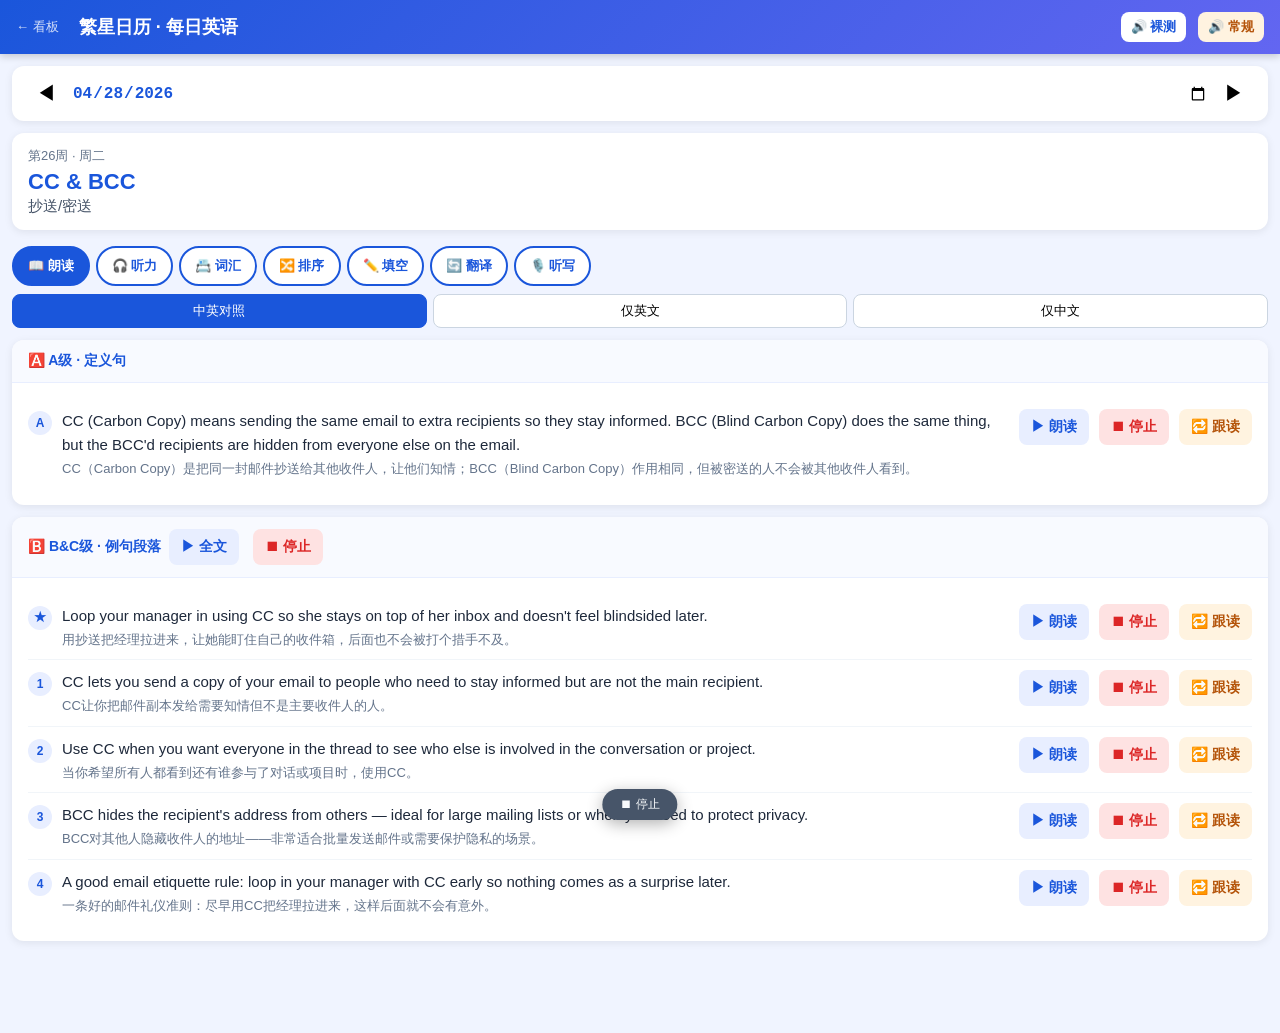
==== fanxing-calendar.html @ d912ba70 "Fix JS syntax error: replace straight quotes in zh string (Apr 27 data) Chinese straight quotes insi" ====
<!DOCTYPE html>
<html lang="zh-CN">
<head>
<meta charset="UTF-8">
<meta name="viewport" content="width=device-width,initial-scale=1,viewport-fit=cover">
<title>繁星日历 · 每日英语</title>

<!-- PWA / 手机 APP -->
<link rel="manifest" href="manifest.json">
<meta name="theme-color" content="#1a56db">
<meta name="description" content="繁星英语 · 每日朗读 / 跟读 / 听力 / 词汇 / 翻译 / 听写">
<meta name="apple-mobile-web-app-capable" content="yes">
<meta name="mobile-web-app-capable" content="yes">
<meta name="apple-mobile-web-app-status-bar-style" content="black-translucent">
<meta name="apple-mobile-web-app-title" content="繁星日历">
<link rel="apple-touch-icon" href="icons/apple-touch-icon.png">
<link rel="icon" type="image/png" sizes="32x32" href="icons/favicon-32.png">
<link rel="icon" type="image/png" sizes="192x192" href="icons/icon-192.png">
<!-- iOS 启动图 -->
<link rel="apple-touch-startup-image" href="icons/splash-1290x2796.png" media="(device-width:430px) and (device-height:932px) and (-webkit-device-pixel-ratio:3) and (orientation:portrait)">
<link rel="apple-touch-startup-image" href="icons/splash-1179x2556.png" media="(device-width:393px) and (device-height:852px) and (-webkit-device-pixel-ratio:3) and (orientation:portrait)">
<link rel="apple-touch-startup-image" href="icons/splash-1284x2778.png" media="(device-width:428px) and (device-height:926px) and (-webkit-device-pixel-ratio:3) and (orientation:portrait)">
<link rel="apple-touch-startup-image" href="icons/splash-1170x2532.png" media="(device-width:390px) and (device-height:844px) and (-webkit-device-pixel-ratio:3) and (orientation:portrait)">
<link rel="apple-touch-startup-image" href="icons/splash-1242x2688.png" media="(device-width:414px) and (device-height:896px) and (-webkit-device-pixel-ratio:3) and (orientation:portrait)">
<link rel="apple-touch-startup-image" href="icons/splash-828x1792.png"  media="(device-width:414px) and (device-height:896px) and (-webkit-device-pixel-ratio:2) and (orientation:portrait)">
<link rel="apple-touch-startup-image" href="icons/splash-1125x2436.png" media="(device-width:375px) and (device-height:812px) and (-webkit-device-pixel-ratio:3) and (orientation:portrait)">
<link rel="apple-touch-startup-image" href="icons/splash-750x1334.png"  media="(device-width:375px) and (device-height:667px) and (-webkit-device-pixel-ratio:2) and (orientation:portrait)">
<link rel="apple-touch-startup-image" href="icons/splash-640x1136.png"  media="(device-width:320px) and (device-height:568px) and (-webkit-device-pixel-ratio:2) and (orientation:portrait)">
<style>
*{box-sizing:border-box;margin:0;padding:0}
body{font-family:-apple-system,BlinkMacSystemFont,'Segoe UI',sans-serif;background:#f0f4ff;color:#1e293b;min-height:100vh}
header{background:linear-gradient(135deg,#1a56db,#6366f1);color:#fff;padding:12px 16px;display:flex;align-items:center;gap:12px;position:sticky;top:0;z-index:100;box-shadow:0 2px 8px rgba(0,0,0,.2)}
header a{color:#fff;text-decoration:none;font-size:13px;opacity:.8;margin-right:8px}
header h1{font-size:18px;flex:1}
.date-nav{display:flex;align-items:center;gap:8px;background:#fff;border-radius:12px;padding:10px 16px;margin:12px;box-shadow:0 2px 8px rgba(0,0,0,.08)}
.date-nav select{border:none;background:transparent;font-size:16px;font-weight:600;color:#1a56db;outline:none;flex:1}
.date-nav button{background:none;border:none;font-size:20px;cursor:pointer;padding:4px 8px;border-radius:8px;transition:background .2s}
.date-nav button:hover{background:#e8eeff}
.day-header{margin:0 12px 8px;background:#fff;border-radius:12px;padding:14px 16px;box-shadow:0 2px 8px rgba(0,0,0,.08)}
.day-header .week-theme{font-size:13px;color:#64748b}
.day-header h2{font-size:22px;font-weight:700;color:#1a56db;margin:4px 0 2px}
.day-header .theme-zh{font-size:15px;color:#475569}
.mode-bar{display:flex;gap:6px;padding:8px 12px;overflow-x:auto;scrollbar-width:none}
.mode-bar::-webkit-scrollbar{display:none}
.mode-btn{padding:7px 14px;border-radius:20px;border:2px solid #1a56db;background:#fff;color:#1a56db;font-size:13px;font-weight:600;cursor:pointer;white-space:nowrap;transition:all .2s}
.mode-btn.active{background:#1a56db;color:#fff}
.panel{display:none;padding:0 12px 80px}
.panel.active{display:block}
.card{background:#fff;border-radius:12px;margin-bottom:12px;box-shadow:0 2px 8px rgba(0,0,0,.08);overflow:hidden}
.card-header{padding:12px 16px;background:#f8faff;border-bottom:1px solid #e8eeff;display:flex;align-items:center;gap:8px;font-weight:600;font-size:14px;color:#1a56db}
.card-body{padding:16px}
.sentence-row{display:flex;align-items:flex-start;gap:10px;padding:10px 0;border-bottom:1px solid #f1f5f9}
.sentence-row:last-child{border-bottom:none}
.sentence-row .num{background:#e8eeff;color:#1a56db;width:24px;height:24px;border-radius:50%;display:flex;align-items:center;justify-content:center;font-size:12px;font-weight:700;flex-shrink:0;margin-top:2px}
.sentence-row .texts{flex:1}
.sentence-row .en{font-size:15px;line-height:1.6;color:#1e293b;font-weight:500}
.sentence-row .zh{font-size:13px;line-height:1.5;color:#64748b;margin-top:2px}
.play-btn{background:#e8eeff;border:none;border-radius:8px;padding:6px 10px;cursor:pointer;font-size:14px;flex-shrink:0;transition:background .2s;font-weight:600;color:#1a56db}
.play-btn:hover{background:#d1d9ff}
.play-btn.playing{background:#1a56db;color:#fff}
.stop-btn{background:#fee2e2;border:none;border-radius:8px;padding:6px 10px;cursor:pointer;font-size:14px;flex-shrink:0;color:#dc2626;font-weight:600;transition:background .2s}
.stop-btn:hover{background:#fecaca}
.follow-btn{background:#fff3e0;border:none;border-radius:8px;padding:6px 10px;cursor:pointer;font-size:14px;flex-shrink:0;transition:background .2s;color:#b45309;font-weight:600}
.follow-btn:hover{background:#ffe0b2}
.follow-btn.your-turn{background:#22c55e;color:#fff;animation:pulse .6s ease-in-out 3}
@keyframes pulse{0%,100%{opacity:1}50%{opacity:.5}}
.vocab-card{background:#f8faff;border:1.5px solid #e8eeff;border-radius:10px;padding:10px 12px;transition:all .2s;display:flex;align-items:center;gap:8px}
.vocab-card:hover{border-color:#1a56db;background:#e8eeff}
.vocab-card.playing{border-color:#1a56db;background:#e8eeff}
.vocab-card .en{font-size:14px;font-weight:600;color:#1a56db;flex:1}
.vocab-card .zh{font-size:13px;color:#64748b;margin-top:2px}
.vocab-info{flex:1}
.vocab-play{background:none;border:none;font-size:18px;cursor:pointer;padding:4px;color:#1a56db;flex-shrink:0}
.vocab-band-btn{width:100%;padding:10px;background:#1a56db;color:#fff;border:none;border-radius:10px;font-size:14px;font-weight:700;cursor:pointer;margin-bottom:10px}
.vocab-band-btn:hover{background:#1447be}
.display-toggle{display:flex;gap:6px;margin-bottom:12px}
.display-toggle button{flex:1;padding:7px;border-radius:8px;border:1.5px solid #cbd5e1;background:#fff;font-size:13px;cursor:pointer;transition:all .2s}
.display-toggle button.active{background:#1a56db;color:#fff;border-color:#1a56db}
.hide{display:none!important}
/* 3-pass listening */
.listening-pass{display:flex;gap:8px;margin-bottom:12px}
.pass-btn{flex:1;padding:10px;border-radius:10px;border:2px solid #e2e8f0;background:#fff;font-size:13px;font-weight:600;cursor:pointer;text-align:center;transition:all .2s}
.pass-btn.active{border-color:#1a56db;background:#e8eeff;color:#1a56db}
.pass-btn.done{border-color:#22c55e;background:#dcfce7;color:#166534}
.listening-display .sentence-item{padding:12px;border-radius:10px;margin-bottom:8px;background:#f8faff;border:1px solid #e8eeff;transition:all .3s}
.listening-display .sentence-item.current{background:#e8eeff;border-color:#1a56db}
.big-play-btn{width:100%;padding:14px;background:#1a56db;color:#fff;border:none;border-radius:12px;font-size:16px;font-weight:700;cursor:pointer;margin-bottom:12px;transition:background .2s}
.big-play-btn:hover{background:#1447be}
.big-play-btn:disabled{background:#94a3b8}
/* Vocab */
.vocab-grid{display:grid;grid-template-columns:repeat(2,1fr);gap:8px}
.vocab-card{background:#f8faff;border:1.5px solid #e8eeff;border-radius:10px;padding:10px 12px;cursor:pointer;transition:all .2s}
.vocab-card:hover{border-color:#1a56db;background:#e8eeff}
.vocab-card .en{font-size:14px;font-weight:600;color:#1a56db}
.vocab-card .zh{font-size:13px;color:#64748b;margin-top:2px}
/* Ordering */
.ordering-area{min-height:60px;border:2px dashed #cbd5e1;border-radius:10px;padding:8px;margin-bottom:10px;display:flex;flex-wrap:wrap;gap:6px}
.ordering-area.has-items{border-color:#1a56db;background:#f8faff}
.order-chip{background:#1a56db;color:#fff;padding:8px 12px;border-radius:8px;font-size:14px;cursor:pointer;user-select:none;line-height:1.4;display:flex;align-items:flex-start;gap:6px}
.order-chip.source{background:#e8eeff;color:#1a56db}
.order-chip.correct{background:#22c55e}
.order-chip.wrong{background:#ef4444}
.order-chip-text{flex:1}
.chip-play{background:none;border:none;cursor:pointer;font-size:13px;padding:0;line-height:1;flex-shrink:0;opacity:0.75}
.chip-play:hover{opacity:1}
.vocab-card .ex{font-size:11px;color:#94a3b8;margin-top:3px;font-style:italic;white-space:nowrap;overflow:hidden;text-overflow:ellipsis}
.order-result{padding:12px;border-radius:10px;margin-top:10px;font-size:14px;font-weight:600;text-align:center}
.order-result.correct{background:#dcfce7;color:#166534}
.order-result.wrong{background:#fee2e2;color:#991b1b}
/* Fill blank */
.blank-input{border:2px solid #cbd5e1;border-radius:6px;padding:4px 8px;font-size:14px;width:100px;outline:none;transition:border .2s}
.blank-input:focus{border-color:#1a56db}
.blank-input.correct{border-color:#22c55e;background:#dcfce7}
.blank-input.wrong{border-color:#ef4444;background:#fee2e2}
.fill-text{font-size:15px;line-height:2.2;color:#1e293b}
/* Translation */
.translation-challenge{background:#fffbeb;border:1.5px solid #fde68a;border-radius:10px;padding:14px;margin-bottom:12px}
.translation-challenge .zh-prompt{font-size:16px;color:#92400e;font-weight:500;line-height:1.6}
textarea.answer-box{width:100%;border:2px solid #cbd5e1;border-radius:10px;padding:12px;font-size:15px;line-height:1.6;resize:vertical;min-height:80px;outline:none;font-family:inherit;transition:border .2s}
textarea.answer-box:focus{border-color:#1a56db}
.reveal-box{background:#f0fdf4;border:1.5px solid #86efac;border-radius:10px;padding:12px;margin-top:10px;font-size:15px;color:#166534;line-height:1.6;display:none}
/* Dictation */
.dictation-controls{display:flex;gap:8px;margin-bottom:12px}
.dictation-controls button{flex:1;padding:10px;border-radius:10px;border:none;font-size:14px;font-weight:600;cursor:pointer;transition:all .2s}
.play-dictation{background:#1a56db;color:#fff}
.play-dictation:hover{background:#1447be}
.score-badge{background:#1a56db;color:#fff;border-radius:20px;padding:4px 12px;font-size:13px;font-weight:700}
.btn{padding:10px 20px;border-radius:10px;border:none;font-size:14px;font-weight:600;cursor:pointer;transition:all .2s}
.btn-primary{background:#1a56db;color:#fff}
.btn-primary:hover{background:#1447be}
.btn-outline{background:#fff;color:#1a56db;border:2px solid #1a56db}
.btn-outline:hover{background:#e8eeff}
.btn-row{display:flex;gap:8px;margin-top:10px;flex-wrap:wrap}
.progress-bar-wrap{background:#e2e8f0;border-radius:99px;height:8px;margin:8px 0}
.progress-bar{background:#1a56db;height:8px;border-radius:99px;transition:width .4s}
.score-summary{text-align:center;padding:20px}
.score-summary .big-score{font-size:48px;font-weight:800;color:#1a56db}
.score-summary .label{font-size:16px;color:#64748b;margin-top:4px}
.no-content{text-align:center;padding:40px;color:#94a3b8;font-size:15px}
/* ===== 手机 / PWA 适配 ===== */
/* iOS 底部 Home 条安全区 */
.panel{padding-bottom:max(80px,calc(60px + env(safe-area-inset-bottom)))}
/* 触控目标放大：至少 44px 高 */
.play-btn,.stop-btn,.follow-btn{min-height:36px;padding:8px 12px}
.mode-btn{min-height:40px;padding:8px 14px}
.btn{min-height:44px}
.big-play-btn{min-height:52px;font-size:17px}
/* 小屏 sentence-row：按钮换行到下一行 */
@media(max-width:400px){
  .sentence-row{flex-wrap:wrap}
  .sentence-row .texts{width:100%;flex:none}
  .play-btn,.stop-btn,.follow-btn{flex:1;min-width:0}
}
/* 安卓 / 桌面安装提示按钮 */
#install-btn{display:none;background:#fff;color:#1a56db;border:none;border-radius:8px;padding:6px 12px;font-size:13px;font-weight:700;cursor:pointer;flex-shrink:0}
#install-btn:hover{background:#e8eeff}
</style>
</head>
<body>

<header>
  <a href="index.html">← 看板</a>
  <h1>繁星日历 · 每日英语</h1>
  <button id="tts-test-btn" title="裸 speak 测试" style="background:#fff;color:#1a56db;border:none;border-radius:8px;padding:6px 10px;font-size:13px;font-weight:700;cursor:pointer;flex-shrink:0" onclick="ttsNuclearTest()">🔊 裸测</button>
  <button id="tts-speak-btn" title="走speakText测试" style="background:#fff3e0;color:#b45309;border:none;border-radius:8px;padding:6px 10px;font-size:13px;font-weight:700;cursor:pointer;flex-shrink:0" onclick="speakText('hello world',null)">🔊 常规</button>
  <button id="install-btn" title="安装到桌面">📲 安装</button>
</header>
<!-- TTS 状态提示：speakText 调用时实时显示，无需打开开发者工具 -->
<div id="tts-status" style="display:none;position:fixed;bottom:80px;left:50%;transform:translateX(-50%);background:rgba(30,41,59,.92);color:#f8fafc;font-size:12px;padding:7px 18px;border-radius:20px;z-index:9999;white-space:nowrap;max-width:90vw;overflow:hidden;text-overflow:ellipsis;box-shadow:0 4px 16px rgba(0,0,0,.3);pointer-events:none"></div>

<div class="date-nav">
  <button id="prev-day" title="上一天">◀</button>
  <input type="date" id="date-input" style="border:none;background:transparent;font-size:16px;font-weight:600;color:#1a56db;outline:none;flex:1;min-width:0">
  <button id="next-day" title="下一天">▶</button>
</div>

<div class="day-header" id="day-header">
  <div class="week-theme" id="day-week"></div>
  <h2 id="day-theme-en"></h2>
  <div class="theme-zh" id="day-theme-zh"></div>
</div>

<div class="mode-bar">
  <button class="mode-btn active" data-panel="read">📖 朗读</button>
  <button class="mode-btn" data-panel="listen">🎧 听力</button>
  <button class="mode-btn" data-panel="vocab">📇 词汇</button>
  <button class="mode-btn" data-panel="order">🔀 排序</button>
  <button class="mode-btn" data-panel="fill">✏️ 填空</button>
  <button class="mode-btn" data-panel="trans">🔄 翻译</button>
  <button class="mode-btn" data-panel="dictation">🎙️ 听写</button>
</div>

<!-- PANEL: 朗读 -->
<div class="panel active" id="panel-read">
  <div class="display-toggle">
    <button class="active" data-disp="both">中英对照</button>
    <button data-disp="en">仅英文</button>
    <button data-disp="zh">仅中文</button>
  </div>
  <div class="card">
    <div class="card-header">🅰️ A级 · 定义句</div>
    <div class="card-body" id="read-a"></div>
  </div>
  <div class="card">
    <div class="card-header">🅱️ B&C级 · 例句段落 <button class="play-btn" id="play-all-btn" title="全文朗读">▶ 全文</button><button class="stop-btn" onclick="stopSpeech()" style="margin-left:6px">⏹ 停止</button></div>
    <div class="card-body" id="read-bc"></div>
  </div>
</div>

<!-- PANEL: 听力三遍 -->
<div class="panel" id="panel-listen">
  <div class="card">
    <div class="card-header">🎧 三遍听力进阶模式</div>
    <div class="card-body">
      <div class="listening-pass">
        <div class="pass-btn active" data-pass="1">第1遍<br><small>无字幕</small></div>
        <div class="pass-btn" data-pass="2">第2遍<br><small>英文字幕</small></div>
        <div class="pass-btn" data-pass="3">第3遍<br><small>中英字幕</small></div>
      </div>
      <p style="font-size:12px;color:#64748b;margin-bottom:8px">第1遍先听不看字幕 → 第2遍看英文字幕 → 第3遍中英对照，共 <span id="listen-count">—</span> 句</p>
      <button class="big-play-btn" id="listen-play-btn">▶ 开始朗读（第1遍）</button>
      <button class="stop-btn" id="listen-stop-btn" onclick="stopSpeech()" style="width:100%;margin-bottom:8px">⏹ 停止朗读</button>
      <div class="listening-display" id="listening-display"></div>
    </div>
  </div>
</div>

<!-- PANEL: 词汇 -->
<div class="panel" id="panel-vocab">
  <div class="card">
    <div class="card-header">📇 今日词汇</div>
    <div class="card-body">
      <div class="vocab-grid" id="vocab-grid"></div>
    </div>
  </div>
</div>

<!-- PANEL: 排序 -->
<div class="panel" id="panel-order">
  <div class="card">
    <div class="card-header">🔀 句子排序 · 点击句子重新排列成段落</div>
    <div class="card-body">
      <p style="font-size:13px;color:#64748b;margin-bottom:10px">点击下方句子，按正确顺序排列 ↑</p>
      <div class="ordering-area" id="order-target"></div>
      <div id="order-source" style="display:flex;flex-wrap:wrap;gap:6px;margin-top:8px"></div>
      <div class="btn-row">
        <button class="btn btn-primary" id="check-order-btn">检查答案</button>
        <button class="btn btn-outline" id="reset-order-btn">重置</button>
        <button class="btn btn-outline" id="speak-order-btn" onclick="speakOrderCorrect()">🔊 朗读正确段落</button>
      </div>
      <div id="order-result"></div>
    </div>
  </div>
</div>

<!-- PANEL: 填空 -->
<div class="panel" id="panel-fill">
  <div class="card">
    <div class="card-header">✏️ 听力填空</div>
    <div class="card-body">
      <div id="fill-content"></div>
      <div class="btn-row">
        <button class="btn btn-primary" id="check-fill-btn">检查答案</button>
        <button class="btn btn-outline" id="reveal-fill-btn">显示答案</button>
        <button class="btn btn-outline" id="reset-fill-btn">重置</button>
      </div>
      <div id="fill-result" style="margin-top:10px;font-size:14px;font-weight:600"></div>
    </div>
  </div>
</div>

<!-- PANEL: 翻译 -->
<div class="panel" id="panel-trans">
  <div class="card">
    <div class="card-header">🔄 翻译练习</div>
    <div class="card-body">
      <div class="translation-challenge">
        <div style="font-size:12px;color:#92400e;margin-bottom:6px">请把以下中文翻译成英文：</div>
        <div class="zh-prompt" id="trans-zh"></div>
      </div>
      <textarea class="answer-box" id="trans-input" placeholder="在此输入你的英文翻译..."></textarea>
      <div class="btn-row">
        <button class="btn btn-primary" id="reveal-trans-btn">显示参考答案</button>
        <button class="btn btn-outline" id="play-trans-btn">▶ 朗读答案</button>
      </div>
      <div class="reveal-box" id="trans-answer"></div>
    </div>
  </div>
  <div class="card">
    <div class="card-header">📝 翻译要点</div>
    <div class="card-body">
      <p style="font-size:13px;color:#64748b;line-height:1.7" id="trans-tips">注意关键词的使用，尽量用今日主题词汇。</p>
    </div>
  </div>
</div>

<!-- PANEL: 听写 -->
<div class="panel" id="panel-dictation">
  <div class="card">
    <div class="card-header">🎙️ 听写练习</div>
    <div class="card-body">
      <p style="font-size:13px;color:#64748b;margin-bottom:12px">点击「播放」听英文句子，然后写下来。拖动进度条可随时退后或提前。</p>
      <div class="dictation-controls">
        <button class="play-dictation btn" id="play-dictation-btn">▶ 播放</button>
        <button class="stop-btn" id="stop-dictation-btn" style="flex:none;padding:10px 16px;font-size:14px">⏹ 停止</button>
      </div>
      <div style="margin:8px 0 12px">
        <input type="range" id="dictation-seek" min="0" max="100" value="0"
               style="width:100%;accent-color:#1a56db;cursor:pointer;height:6px">
        <div style="display:flex;justify-content:space-between;font-size:11px;color:#94a3b8;margin-top:4px">
          <span>◀ 退后</span><span>提前 ▶</span>
        </div>
      </div>
      <textarea class="answer-box" id="dictation-input" placeholder="在此输入你听到的内容..."></textarea>
      <div class="btn-row">
        <button class="btn btn-primary" id="check-dictation-btn">检查答案</button>
        <button class="btn btn-outline" id="reveal-dictation-btn">显示答案</button>
      </div>
      <div class="reveal-box" id="dictation-answer"></div>
      <div id="dictation-result" style="margin-top:10px;font-size:14px;font-weight:600"></div>
    </div>
  </div>
</div>

<script>
// ==================== DATA ====================
const DAYS = [
  {
    date:"2025-11-24", week:1, day:"周一",
    themeEn:"Synergy", themeZh:"协同效应",
    levelA:{
      en:"Synergy is the combined effect produced by the collaboration of two or more elements, which is greater than the sum of their individual effects.",
      zh:"Synergy指的是当两个或多个要素合作时，产生的综合效果大于各自单独作用之和。"
    },
    levelBC:{
      intro:{en:"When creative minds work together, the synergy often results in innovative ideas.",zh:"当富有创意的人一起合作时，协同效应常常能激发出创新的想法。"},
      sentences:[
        {en:"When different departments work together effectively, they can create great synergy.",zh:"当不同部门高效合作时，他们能够产生强大的协同效应。"},
        {en:"For example, the collaboration between marketing and product design can lead to more successful launches.",zh:"例如，市场部与产品设计部的合作可以带来更成功的产品发布。"},
        {en:"Synergy allows each team to build on the strengths of the other.",zh:"协同效应让每个团队都能发挥并强化彼此的优势。"},
        {en:"As a result, the final outcome is often better than what either could achieve alone.",zh:"因此，最终的成果往往比单独完成时更好。"},
        {en:"That's why many companies value teamwork and cross-department projects.",zh:"这就是许多公司重视团队合作和跨部门项目的原因。"}
      ]
    },
    vocab:[
      {en:"synergy",zh:"协同效应"},{en:"collaboration",zh:"合作"},
      {en:"combined effect",zh:"综合效果"},{en:"individual effects",zh:"个体作用"},
      {en:"innovative",zh:"创新的"},{en:"cross-department",zh:"跨部门的"}
    ],
    translation:{zh:"当富有创意的人一起合作时，协同效应常常能激发出创新的想法。",en:"When creative minds work together, the synergy often results in innovative ideas."},
    listening:null,
    dictation:null,
    orderCorrect:[0,1,2,3,4]
  },
  {
    date:"2025-11-25", week:1, day:"周二",
    themeEn:"Micro Retirement", themeZh:"短退休",
    levelA:{
      en:"Micro retirement is taking extended breaks or mini-retirements during your working life instead of waiting until traditional retirement age.",
      zh:"短退休指的是在工作生涯中安排较长时间的休息或短期退休，而不是等到传统的退休年龄再退休。"
    },
    levelBC:{
      intro:{en:"Many professionals are opting for a micro retirement to travel and recharge before their full retirement.",zh:"许多专业人士选择短期退休，以便在正式退休前旅行和充电。"},
      sentences:[
        {en:"Micro retirement allows people to take extended breaks from their working life without waiting until traditional retirement age.",zh:"短退休让人们无需等到传统退休年龄，就能在工作生涯中安排较长时间的休息。"},
        {en:"Overall, it offers a way to enjoy life in stages rather than postponing everything until old age.",zh:"总体而言，它提供了一种分阶段享受生活的方式，而不是把一切都推迟到老年。"},
        {en:"During these periods, they can travel, pursue hobbies, or spend time with family.",zh:"在这段时间里，他们可以旅行、发展爱好或与家人共度时光。"},
        {en:"Some people use micro retirement to explore different careers or gain new experiences.",zh:"一些人利用微退休探索不同的职业或获得新的经历。"},
        {en:"Planning is essential to ensure finances can support these breaks.",zh:"计划是关键，以确保财务能够支持这些休假。"}
      ]
    },
    vocab:[
      {en:"micro retirement",zh:"短退休"},{en:"extended breaks",zh:"延长的休息时间"},
      {en:"traditional retirement",zh:"传统退休"},{en:"pursue hobbies",zh:"追求爱好"},
      {en:"postponing",zh:"推迟"},{en:"stages",zh:"阶段"}
    ],
    translation:{zh:"在连续多年不停工作后，她决定尝试短退休，花了六个月的时间游历欧洲。",en:"After years of non-stop work, she decided to try a micro retirement and spent six months traveling through Europe."},
    listening:null, dictation:null, orderCorrect:[0,1,2,3,4]
  },
  {
    date:"2025-11-26", week:1, day:"周三",
    themeEn:"Pain Point", themeZh:"痛点",
    levelA:{
      en:"A pain point is a specific problem, challenge, or difficulty that a person, customer, or organization experiences, which needs a solution or improvement.",
      zh:"痛点指的是个人、客户或组织在工作、生活或业务中遇到的具体问题、挑战或困难，需要解决或改进。"
    },
    levelBC:{
      intro:{en:"Understanding your customers' pain points is crucial for designing effective products.",zh:"了解客户的痛点对于设计有效的产品至关重要。"},
      sentences:[
        {en:"When developing a new app, the team first identifies the main pain points of users.",zh:"在开发一款新应用时，团队首先要识别用户的主要痛点。"},
        {en:"One common pain point is that people find the current interface confusing.",zh:"一个常见的痛点是人们觉得当前界面很混乱。"},
        {en:"Another pain point is that the app takes too long to load.",zh:"另一个痛点是应用加载时间过长。"},
        {en:"By addressing these pain points, the team can improve user satisfaction.",zh:"通过解决这些痛点，团队可以提升用户满意度。"},
        {en:"Solving customer pain points ultimately leads to higher engagement and loyalty.",zh:"解决客户痛点最终会带来更高的参与度和忠诚度。"}
      ]
    },
    vocab:[
      {en:"pain point",zh:"用户痛点"},{en:"interface",zh:"界面"},
      {en:"satisfaction",zh:"满意度"},{en:"engagement",zh:"参与度"},
      {en:"loyalty",zh:"忠诚度"},{en:"address",zh:"解决、应对"}
    ],
    translation:{zh:"这次软件更新解决了用户反馈的几个痛点。",en:"This software update addressed several pain points reported by users."},
    listening:null, dictation:null, orderCorrect:[0,1,2,3,4]
  },
  {
    date:"2025-11-27", week:1, day:"周四",
    themeEn:"Follow-up Mechanism", themeZh:"跟进机制",
    levelA:{
      en:"A follow-up mechanism is a structured process that ensures actions, progress, or issues are tracked and addressed after an initial interaction or task.",
      zh:"跟进机制是指在初次互动或任务完成后，用于持续追踪、检查并解决后续事项的系统化流程。"
    },
    levelBC:{
      intro:{en:"Our team implemented a new follow-up mechanism to improve customer service.",zh:"我们团队引入了一种新的跟进机制，以改善客户服务。"},
      sentences:[
        {en:"Our team recently introduced a new follow-up mechanism to improve customer service.",zh:"我们团队最近引入了一种新的跟进机制，以改善客户服务。"},
        {en:"It helps us track unresolved issues more efficiently.",zh:"它帮助我们更高效地跟踪未解决的问题。"},
        {en:"When a customer reports a problem, the system automatically sends reminders until it is fixed.",zh:"当客户报告问题时，系统会自动发送提醒，直到问题得到解决。"},
        {en:"This ensures nothing gets overlooked during busy periods.",zh:"这确保在繁忙时期没有任何问题被忽视。"},
        {en:"As a result, overall customer satisfaction has increased.",zh:"因此，整体客户满意度有所提高。"}
      ]
    },
    vocab:[
      {en:"follow-up",zh:"跟进、后续"},{en:"mechanism",zh:"机制、系统"},
      {en:"track",zh:"跟踪"},{en:"unresolved",zh:"未解决的"},
      {en:"reminder",zh:"提醒"},{en:"overlook",zh:"忽视"}
    ],
    translation:{zh:"我们需要一个清晰的跟进机制，确保每个客户问题都能被跟踪并按时解决。",en:"We need a clear follow-up mechanism to ensure every customer issue is tracked and resolved on time."},
    listening:null, dictation:null, orderCorrect:[0,1,2,3,4]
  },
  {
    date:"2025-11-28", week:1, day:"周五",
    themeEn:"Ahead of the Curve", themeZh:"领先",
    levelA:{
      en:"Ahead of the curve means being more advanced, innovative, or prepared than others, especially in terms of trends, ideas, or developments.",
      zh:"Ahead of the curve的意思是比他人更先进、更具创新性或更早做好准备，尤其是在趋势、理念或发展方向上走在前面。"
    },
    levelBC:{
      intro:{en:"Being ahead of the curve requires constant learning and willingness to embrace change.",zh:"保持领先需要持续学习，并愿意拥抱变化。"},
      sentences:[
        {en:"Successful companies stay ahead of the curve by constantly innovating.",zh:"成功的公司通过不断创新来保持领先。"},
        {en:"They study market trends and adapt quickly to changes.",zh:"他们研究市场趋势，并迅速适应变化。"},
        {en:"Teams that experiment with new ideas often discover better solutions.",zh:"那些愿意尝试新想法的团队往往能发现更好的解决方案。"},
        {en:"Being ahead of the curve also helps build a strong competitive advantage.",zh:"保持领先还能够帮助建立强大的竞争优势。"},
        {en:"In today's fast-moving world, staying proactive is essential.",zh:"在当今快速变化的世界中，积极主动是必不可少的。"}
      ]
    },
    vocab:[
      {en:"ahead of the curve",zh:"领先、走在前沿"},{en:"innovative",zh:"创新的"},
      {en:"adapt",zh:"适应"},{en:"competitive advantage",zh:"竞争优势"},
      {en:"proactive",zh:"积极主动的"},{en:"embrace change",zh:"拥抱变化"}
    ],
    translation:{zh:"在高度竞争的市场中，早期创新的公司往往能保持领先。",en:"In a highly competitive market, companies that innovate early tend to stay ahead of the curve."},
    listening:null, dictation:null, orderCorrect:[0,1,2,3,4]
  },
  {
    date:"2025-11-29", week:1, day:"周六",
    themeEn:"Read Between the Lines", themeZh:"看懂弦外之音",
    levelA:{
      en:"\"Read between the lines\" means to understand the hidden or implied meaning behind what is directly said or written.",
      zh:"Read between the lines的意思是从字里行间领会隐藏的、未明说的含义。"
    },
    levelBC:{
      intro:{en:"In team meetings, I often have to read between the lines to understand what my manager really thinks about a project.",zh:"在团队会议中，我经常需要读懂弦外之音，才能明白经理对项目的真实想法。"},
      sentences:[
        {en:"Reading between the lines is an essential communication skill in professional settings.",zh:"在职业场合，读懂弦外之音是一项重要的沟通技能。"},
        {en:"When the manager said the project was \"interesting\", we had to read between the lines.",zh:"当经理说这个项目\"很有意思\"时，我们需要读懂他的弦外之音。"},
        {en:"Skilled negotiators always read between the lines during discussions.",zh:"有经验的谈判者在讨论中总是能读懂对方的弦外之音。"},
        {en:"Sometimes what is left unsaid carries more weight than the words themselves.",zh:"有时，未说出口的话比说出来的更有分量。"},
        {en:"Learning to read between the lines helps you navigate complex social situations.",zh:"学会读懂弦外之音有助于你应对复杂的社交场合。"}
      ]
    },
    vocab:[
      {en:"read between the lines",zh:"读懂弦外之音"},{en:"hidden",zh:"隐藏的"},
      {en:"implied meaning",zh:"言外之意、内涵"},{en:"navigate",zh:"驾驭、应对"},
      {en:"unsaid",zh:"未说出口的"},{en:"essential",zh:"必不可少的"}
    ],
    translation:{zh:"要理解他真正的意思，你需要学会读懂弦外之音。",en:"To understand what he really means, you need to learn to read between the lines."},
    listening:null, dictation:null, orderCorrect:[0,1,2,3,4]
  },
  {
    date:"2025-11-30", week:1, day:"周日",
    themeEn:"Ballpark Figure", themeZh:"粗略估计",
    levelA:{
      en:"A ballpark figure is a rough or approximate estimate that gives a general idea of a number, cost, or value without being exact.",
      zh:"Ballpark figure是一种粗略估计，用来提供数量、成本或价值的大致概念，而不要求精确。"
    },
    levelBC:{
      intro:{en:"The contractor gave us a ballpark figure of $5,000 for the kitchen renovation, but the final cost could be higher or lower.",zh:"承包商给了我们厨房装修的大致预算是5000美元，但最终费用可能会高一些或低一些。"},
      sentences:[
        {en:"I don't need an exact quote yet — just give me a ballpark figure.",zh:"我还不需要确切的报价，给我个大概的数字就行。"},
        {en:"Can you give me a ballpark estimate of how long this project will take?",zh:"你能给我个大概的估算，这个项目需要多久完成吗？"},
        {en:"In the ballpark of $10,000 should cover the initial setup costs.",zh:"大约一万美元左右应该能覆盖初始安装费用。"},
        {en:"The ballpark figure for the annual budget is around two million dollars.",zh:"年度预算的大致估算在两百万美元左右。"},
        {en:"We need to ballpark the cost before the board meeting.",zh:"在董事会会议前，我们需要先估算一下成本。"}
      ]
    },
    vocab:[
      {en:"ballpark figure",zh:"粗略估计"},{en:"rough",zh:"粗略的"},
      {en:"approximate",zh:"近似的、大概的"},{en:"estimate",zh:"估计、估算"},
      {en:"contractor",zh:"承包商"},{en:"renovation",zh:"翻新、整修"}
    ],
    translation:{zh:"我还不需要确切的报价，给我个大概的数字就行。",en:"I don't need an exact quote yet, just give me a ballpark figure."},
    listening:null, dictation:null, orderCorrect:[0,1,2,3,4]
  },
  {
    date:"2025-12-08", week:3, day:"周一",
    themeEn:"Boom and Bust", themeZh:"繁荣与衰退",
    levelA:{
      en:"\"Boom and bust\" refers to an economic cycle characterized by a period of rapid growth followed by a sharp decline.",
      zh:"\"Boom and bust\"指的是一种经济周期，其特点是先经历快速增长，随后出现急剧下滑。"
    },
    levelBC:{
      intro:{en:"The real-estate sector has shown a classic boom-and-bust behavior over the past decade, driven by speculation and easy credit.",zh:"过去十年房地产行业呈现典型的繁荣与萧条的周期，而这一走势背后离不开投机活动和宽松信贷的推动。"},
      sentences:[
        {en:"The housing market often goes through cycles of boom and bust.",zh:"房地产市场经常经历景气与萧条的循环。"},
        {en:"During the boom phase, property values rise quickly and investors rush to buy.",zh:"在景气阶段，房价快速上涨，投资者蜂拥而至。"},
        {en:"However, in the bust phase, prices collapse,",zh:"然而在萧条阶段，价格崩溃，"},
        {en:"leaving many owners with significant losses.",zh:"导致许多业主遭受重大损失。"},
        {en:"Governments often intervene to stabilize markets during severe downturns.",zh:"在严重下滑期间，政府通常会介入以稳定市场。"}
      ]
    },
    vocab:[
      {en:"boom and bust",zh:"景气与萧条"},{en:"economic cycle",zh:"经济周期"},
      {en:"characterized",zh:"以……为特点"},{en:"phase",zh:"阶段"},
      {en:"collapse",zh:"崩溃、骤降"},{en:"speculation",zh:"投机"}
    ],
    translation:{zh:"许多经济体会经历繁荣与萧条的周期，快速增长和高度信心之后，往往紧跟着急剧下滑和财务亏损。",en:"Many economies experience boom and bust cycles, where rapid growth and high confidence are often followed by sharp decline and financial losses."},
    listening:{
      text:"Hello Amy. Can I explain any economic [BLANK] ? Mike, what do you [BLANK] by the term boom and bust? Well Amy, in economics, boom and bust is a time period characterized by [BLANK] increases in several economic indicators followed by a [BLANK] and rapid contraction. It is in reference to a [BLANK] business cycle. The phrase boom and bust pertains to [BLANK]. Thanks Mike for explaining the economic term boom and bust.",
      blanks:["terms","understand","sustained","sharp","severe","capitalism"]
    },
    dictation:"Values fall and investors lose money as consumers cut spending and companies cut jobs.",
    orderCorrect:[0,1,2,3,4]
  },
  {
    date:"2025-12-09", week:3, day:"周二",
    themeEn:"Reach Out", themeZh:"联系 · 伸出援手",
    levelA:{
      en:"Reach out means to make contact with someone — usually to offer help, support, or communication, or to ask for assistance.",
      zh:"Reach out的意思是主动联系某人——通常是为了提供帮助、支持、沟通，或寻求协助。"
    },
    levelBC:{
      intro:{en:"If you have any questions about the new project, feel free to reach out to me anytime.",zh:"如果你对新项目有任何问题，随时可以联系我。"},
      sentences:[
        {en:"Many people hesitate to reach out when they have questions.",zh:"许多人在有疑问时会犹豫是否要主动联系别人。"},
        {en:"But reaching out early often prevents misunderstandings.",zh:"但及早沟通往往能避免误会。"},
        {en:"If you're unsure about something,",zh:"如果你对某件事拿不准，"},
        {en:"feel free to reach out to your team.",zh:"随时可以联系你的团队。"},
        {en:"And remember to reach out to others when they might need support.",zh:"同样，当你察觉别人可能需要支持时，也别忘了主动伸出援手。"}
      ]
    },
    vocab:[
      {en:"reach out",zh:"主动联系、伸出援手"},{en:"hesitate",zh:"犹豫"},
      {en:"misunderstanding",zh:"误会、误解"},{en:"assistance",zh:"帮助、协助"},
      {en:"unsure",zh:"不确定的"},{en:"support",zh:"支持、帮助"}
    ],
    translation:{zh:"我们的客服团队会在24小时内主动联系你，协助处理你的请求。",en:"Our support team will reach out within 24 hours to assist with your request."},
    listening:{
      text:"Sarah, do you remember when you needed help with your math homework last week? Oh yes, I asked my friend Emma for some [BLANK]. Exactly. You reached out to Emma. Do you know what reach out means in that context? Is it just [BLANK] for help? Not just that. Reach out means to make contact with someone, usually for support. It's like extending your hand to [BLANK] with someone. So it's like reaching out when you need something [BLANK] want to talk. Precisely. You can reach out even [BLANK] to say hello. That's a [BLANK] example. It's about making a connection.",
      blanks:["assistance","asking","connect","or","just","perfect"]
    },
    dictation:"And we'll reach out directly to students to make sure they know that this program exists.",
    orderCorrect:[0,1,2,3,4]
  },
  {
    date:"2025-12-10", week:3, day:"周三",
    themeEn:"Handover", themeZh:"工作交接",
    levelA:{
      en:"Please make sure the handover document is complete before you leave for your vacation.",
      zh:"请在休假前确保交接文档已经完整。"
    },
    levelBC:{
      intro:{en:"A handover is the process of transferring responsibility, duties, or information from one person to another, often when changing shifts, jobs, or projects.",zh:"工作交接是指把职责、工作内容或重要信息从一个人转交给另一个人的过程，常见于换班、岗位变动或项目交接。"},
      sentences:[
        {en:"I'll be on vacation next week,",zh:"我下周要休假，"},
        {en:"so I need to prepare a handover for my colleague.",zh:"所以需要把工作交接给同事。"},
        {en:"I've written down all the pending tasks,",zh:"我已经把所有未完成的任务、"},
        {en:"important deadlines, and key contacts in a document.",zh:"重要的截止日期和关键联系人写在一份文件里。"},
        {en:"We'll also have a short handover meeting tomorrow to make sure everything is clear.",zh:"我们明天还会开一个简短的交接会议，确保一切清楚明了。"},
        {en:"That way, the work can continue smoothly while I'm away.",zh:"这样我不在的时候，工作也能顺利进行。"}
      ]
    },
    vocab:[
      {en:"handover",zh:"工作交接"},{en:"pending",zh:"待办的、未完成的"},
      {en:"deadline",zh:"截止日期"},{en:"commitment",zh:"承诺、投入"},
      {en:"relevant",zh:"切题的、相关的"},{en:"accountability",zh:"责任、问责"}
    ],
    translation:{zh:"在休产假之前，Sarah准备了一份详细的工作交接文档，这样她的同事就能顺利接手她的工作。",en:"Before going on maternity leave, Sarah prepared a detailed handover document so that her colleague could smoothly take over her work."},
    listening:{
      text:"In care homes, we use handover meetings to [BLANK] information between teams or across shift changes. Good handovers don't happen by chance. They take effort and [BLANK] by the individuals supported by the organizations. Just like correctly passing the baton in a relay [BLANK], effective handovers are crucial. There have been times I just didn't understand what people were [BLANK] in the handover meetings. Information needs to be easy to understand and [BLANK]. Sometimes people talk too fast and we just [BLANK] what they are saying. They should [BLANK] slang, jargon or abbreviations.",
      blanks:["pass","commitment","race","saying","relevant","miss","avoid"]
    },
    dictation:"Taking, listening and documenting a handover involves the exchange of accountability and responsibility.",
    orderCorrect:[0,1,2,3,4,5]
  },
  {
    date:"2025-12-11", week:3, day:"周四",
    themeEn:"Make a Long Story Short", themeZh:"长话短说",
    levelA:{
      en:"Make a long story short means to give only the main point of something and leave out unnecessary details.",
      zh:"长话短说：省略细节只讲重点。"
    },
    levelBC:{
      intro:{en:"I tried cooking a new recipe, but to make a long story short, we ended up ordering takeout.",zh:"我尝试做新菜，但长话短说，我们最后还是点外卖了。"},
      sentences:[
        {en:"Yesterday was one of the most exhausting days I've had this year.",zh:"昨天是我今年最累的一天之一。"},
        {en:"First, I missed the bus.",zh:"先是错过了公交车，"},
        {en:"Then my computer crashed,",zh:"后来电脑又死机，"},
        {en:"and later I got caught in the rain without an umbrella.",zh:"接着我没带伞被雨淋了。"},
        {en:"To make a long story short,",zh:"长话短说，"},
        {en:"in the end, I just ordered takeout and went straight to bed.",zh:"最后我只点了份外卖，然后就直接睡觉了。"}
      ]
    },
    vocab:[
      {en:"make a long story short",zh:"长话短说"},{en:"main point",zh:"要点、重点"},
      {en:"leave out",zh:"省略"},{en:"exhausting",zh:"令人筋疲力尽的"},
      {en:"summarize",zh:"总结"},{en:"bogged down",zh:"陷入繁琐细节中"}
    ],
    translation:{zh:"我们的项目遇到了一些延期、团队内部的矛盾，还有意料之外的预算削减，长话短说，我们没能按时完成。",en:"Our project had some delays, a few team conflicts, and unexpected budget cuts. To make a long story short, we missed the deadline."},
    listening:{
      text:"Have you ever heard the idiom, make a long story short? Yes, I have. It means to [BLANK] something quickly. Exactly, it's a way of telling someone you don't want to go into too much detail. It's a useful [BLANK] when you are running out of time or don't want to [BLANK] someone with a long story. For example, if someone asks about your weekend you can say, long story [BLANK], I had a great time with my family. And it's a phrase that's [BLANK] used in everyday conversation.",
      blanks:["summarize","phrase","bore","short","commonly"]
    },
    dictation:"It's important to understand idioms like this, because they can help you communicate more effectively with others.",
    orderCorrect:[0,1,2,3,4,5]
  },
  {
    date:"2025-12-12", week:3, day:"周五",
    themeEn:"Contingency Plan", themeZh:"应急计划",
    levelA:{
      en:"A contingency plan is a strategy prepared in advance to handle unexpected events or emergencies, helping an organization continue or recover quickly.",
      zh:"应急计划是预先制定的策略，用于应对突发事件或紧急情况，帮助组织持续运作或快速恢复。"
    },
    levelBC:{
      intro:{en:"We need to develop a contingency plan in case the main system fails during the launch.",zh:"我们需要制定一套应急预案，以防主系统在上线时出现故障。"},
      sentences:[
        {en:"Every company should have a contingency plan in place",zh:"每家公司都应该制定应急预案，"},
        {en:"in case of unexpected disruptions, such as natural disasters or sudden market changes.",zh:"以应对意外中断，例如自然灾害或突发的市场变化。"},
        {en:"Having a clear plan ensures",zh:"拥有明确的计划可以确保"},
        {en:"that employees know their roles and responsibilities during a crisis.",zh:"员工在危机期间知道自己的职责和角色。"},
        {en:"By preparing ahead, the organization can minimize losses",zh:"提前准备可以帮助组织将损失降到最低，"},
        {en:"and recover more quickly from any setbacks.",zh:"并更快地从任何挫折中恢复。"}
      ]
    },
    vocab:[
      {en:"contingency plan",zh:"应急计划"},{en:"strategy",zh:"策略"},
      {en:"disruption",zh:"中断、干扰"},{en:"mitigate",zh:"缓解、减轻"},
      {en:"adversity",zh:"逆境、不利情况"},{en:"infrastructure",zh:"基础设施"}
    ],
    translation:{zh:"一份准备充分的应急预案可以帮助公司快速应对突发危机，最大限度地减少损失，并在不造成重大中断的情况下维持运营。",en:"A well-prepared contingency plan can help a company quickly respond to unexpected crises, minimize losses, and maintain operations without major disruption."},
    listening:{
      text:"A contingency plan is designed to record, assess, prioritize, and mitigate [BLANK] risks that may cause adversities to an organization. Examples include delay in meeting customer commitments, increases in safety issues, and [BLANK] in profits. The purpose of a contingency plan is to ensure uninterrupted product deliveries as well as the [BLANK] of its personnel and infrastructure. By doing so, an organization will gain good [BLANK] and sustained trust. Any manufacturing or service industry must have a contingency plan to effectively meet customer [BLANK].",
      blanks:["potential","decline","safety","reputation","expectations"]
    },
    dictation:"In short, a contingency plan is a must for an organization to attain customer satisfaction, to maintain service and delivery excellence, and to ensure the safety of its personnel and infrastructure.",
    orderCorrect:[0,1,2,3,4,5]
  },
  {
    date:"2025-12-13", week:3, day:"周六",
    themeEn:"Walk on Eggshells", themeZh:"如履薄冰",
    levelA:{
      en:"To act with extreme caution in order to avoid upsetting someone or causing conflict.",
      zh:"为避免惹恼某人或引发冲突而极度谨慎行事。"
    },
    levelBC:{
      intro:{en:"A workplace where employees constantly walk on eggshells is unlikely to foster trust or creativity.",zh:"一个员工长期如履薄冰的工作环境，很难培养出信任或创造力。"},
      sentences:[
        {en:"After the argument, everyone in the office was walking on eggshells around the manager.",zh:"争论之后，办公室里每个人在经理面前都如履薄冰。"},
        {en:"Walking on eggshells is exhausting — you can never be yourself.",zh:"如履薄冰令人疲惫——你永远无法做自己。"},
        {en:"She felt like she was walking on eggshells every time she had to deliver bad news.",zh:"每次需要传达坏消息时，她都感觉如履薄冰。"},
        {en:"A good leader creates an environment where people don't have to walk on eggshells.",zh:"一个好的领导者会创造一个让人们不必如履薄冰的环境。"},
        {en:"Trust and open communication eliminate the need to walk on eggshells.",zh:"信任和开放的沟通消除了如履薄冰的必要性。"}
      ]
    },
    vocab:[
      {en:"walk on eggshells",zh:"如履薄冰"},{en:"caution",zh:"小心、谨慎"},
      {en:"upsetting",zh:"让人不高兴的"},{en:"conflict",zh:"冲突"},
      {en:"foster",zh:"培养、促进"},{en:"eliminate",zh:"消除"}
    ],
    translation:{zh:"在这个紧张的会议环境中，每个人都如履薄冰，生怕说错话。",en:"In this tense meeting environment, everyone was walking on eggshells, afraid of saying the wrong thing."},
    listening:null, dictation:null, orderCorrect:[0,1,2,3,4]
  },
  {
    date:"2025-12-14", week:3, day:"周日",
    themeEn:"Open a Can of Worms", themeZh:"引发一系列麻烦",
    levelA:{
      en:"To do or say something that unintentionally creates a complicated situation with many unforeseen problems.",
      zh:"做或说了某件事，意外引发了一系列复杂且意料之外的问题。"
    },
    levelBC:{
      intro:{en:"By bringing up that small budgeting question, she unintentionally opened a can of worms that led to a much bigger discussion about resource allocation and past mistakes.",zh:"她提出那个小的预算问题时，无意间捅了麻烦的窝，引发了关于资源配置和过去错误的更大范围讨论。"},
      sentences:[
        {en:"Asking about the company's hiring policy opened a whole can of worms.",zh:"询问公司的招聘政策，引发了一系列复杂的问题。"},
        {en:"Once you open that can of worms, it's very hard to close it again.",zh:"一旦打开了这个麻烦的缺口，就很难再关上了。"},
        {en:"The merger opened a can of worms regarding intellectual property rights.",zh:"这次合并引发了一系列关于知识产权的复杂问题。"},
        {en:"I didn't mean to open a can of worms — I just wanted to clarify one small point.",zh:"我不是故意要引发这些麻烦的——我只是想澄清一个小问题。"},
        {en:"Before raising this issue, consider whether it might open a can of worms.",zh:"在提出这个问题之前，考虑一下它是否可能引发一系列麻烦。"}
      ]
    },
    vocab:[
      {en:"open a can of worms",zh:"引发一系列麻烦"},{en:"unintentionally",zh:"无意地"},
      {en:"complicated",zh:"复杂的"},{en:"unforeseen",zh:"意料之外的"},
      {en:"resource allocation",zh:"资源配置"},{en:"clarify",zh:"澄清"}
    ],
    translation:{zh:"他问了一个看似简单的问题，却引发了一系列复杂的麻烦。",en:"He asked what seemed like a simple question, but it opened a can of worms."},
    listening:null, dictation:null, orderCorrect:[0,1,2,3,4]
  },
  // ── Week 2 (Dec 1-7) ──
  {date:"2025-12-01",week:2,day:"周一",themeEn:"Move the Goalposts",themeZh:"改变目标/规则",
    levelA:{en:"'Moving the goalposts' means changing the rules or requirements after work has already begun, making it harder to succeed.",zh:"'Move the goalposts'指在工作开始后改变规则或要求，使成功变得更加困难。"},
    levelBC:{intro:{en:"In business, moving the goalposts is a common frustration — just when you think you've met all the criteria, the expectations shift.",zh:"在商业中，改变目标是常见的挫败来源——当你以为已经满足所有标准时，期望值却发生了变化。"},
      sentences:[
        {en:"Every time we meet the target, they move the goalposts.",zh:"每次我们达到目标，他们就改变规则。"},
        {en:"The client kept moving the goalposts throughout the project.",zh:"客户在整个项目过程中不断改变要求。"},
        {en:"We can't keep moving the goalposts — the team needs clear objectives.",zh:"我们不能一直改变目标，团队需要明确的目标。"},
        {en:"It's unfair to move the goalposts after we've already submitted the proposal.",zh:"在我们已经提交方案后再改变要求是不公平的。"},
        {en:"Let's agree on the criteria upfront so no one can move the goalposts later.",zh:"让我们提前就标准达成一致，这样之后就没人能改变规则了。"}
      ]},
    vocab:[{en:"goalposts",zh:"目标/标准"},{en:"criteria",zh:"标准"},{en:"requirements",zh:"要求"},{en:"objectives",zh:"目标"},{en:"upfront",zh:"提前"}],
    translation:{zh:"他们在最后一刻又改变了验收标准，这让整个团队都很沮丧。",en:"They moved the goalposts at the last minute, which frustrated the entire team."},
    listening:null,dictation:null,orderCorrect:[0,1,2,3,4]},
  {date:"2025-12-02",week:2,day:"周二",themeEn:"Benchmark",themeZh:"基准/标杆",
    levelA:{en:"A benchmark is a standard or reference point used to measure performance or quality.",zh:"Benchmark是用来衡量绩效或质量的标准或参考点。"},
    levelBC:{intro:{en:"Benchmarking helps companies understand where they stand relative to competitors and identify areas for improvement.",zh:"基准测试帮助公司了解自己相对于竞争对手的位置，并找出改进空间。"},
      sentences:[
        {en:"We use industry benchmarks to evaluate our performance.",zh:"我们使用行业基准来评估我们的绩效。"},
        {en:"This product sets a new benchmark for quality in our industry.",zh:"这款产品为我们的行业质量设立了新的标杆。"},
        {en:"Let's benchmark our process against the best practices in the field.",zh:"让我们将我们的流程与该领域的最佳实践进行比较。"},
        {en:"The benchmark results show we are 15% below the industry average.",zh:"基准测试结果显示我们比行业平均水平低15%。"},
        {en:"Setting clear benchmarks helps the team track progress effectively.",zh:"设定明确的基准有助于团队有效跟踪进度。"}
      ]},
    vocab:[{en:"benchmark",zh:"基准/标杆"},{en:"evaluate",zh:"评估"},{en:"performance",zh:"绩效"},{en:"industry average",zh:"行业平均水平"},{en:"best practices",zh:"最佳实践"}],
    translation:{zh:"我们需要设立明确的基准，才能衡量这个项目是否成功。",en:"We need to set clear benchmarks to measure whether this project is successful."},
    listening:null,dictation:null,orderCorrect:[0,1,2,3,4]},
  {date:"2025-12-03",week:2,day:"周三",themeEn:"Town Hall Meeting",themeZh:"全员大会",
    levelA:{en:"A town hall meeting is a company-wide gathering where leadership shares updates and employees can ask questions.",zh:"全员大会是公司范围内的集会，领导层分享最新情况，员工可以提问。"},
    levelBC:{intro:{en:"Town halls are a key tool for transparency — they give everyone a chance to hear the same message and ask questions directly to leadership.",zh:"全员大会是透明度的关键工具——让每个人都有机会听到相同的信息，并直接向领导层提问。"},
      sentences:[
        {en:"The CEO will host a town hall meeting to discuss the company's new strategy.",zh:"CEO将主持全员大会，讨论公司的新战略。"},
        {en:"Please prepare your questions before the town hall tomorrow.",zh:"请在明天的全员大会前准备好你的问题。"},
        {en:"The town hall gave employees a chance to voice their concerns directly.",zh:"全员大会给了员工直接表达关切的机会。"},
        {en:"We hold quarterly town halls to keep everyone aligned.",zh:"我们每季度举行全员大会，让所有人保持一致。"},
        {en:"The town hall format encourages open dialogue between management and staff.",zh:"全员大会的形式鼓励管理层与员工之间的开放对话。"}
      ]},
    vocab:[{en:"town hall",zh:"全员大会"},{en:"transparency",zh:"透明度"},{en:"dialogue",zh:"对话"},{en:"aligned",zh:"保持一致"},{en:"quarterly",zh:"每季度"}],
    translation:{zh:"下周四有全员大会，CEO会亲自介绍公司的年度战略调整。",en:"There will be a town hall meeting next Thursday where the CEO will personally introduce the company's annual strategy adjustment."},
    listening:null,dictation:null,orderCorrect:[0,1,2,3,4]},
  {date:"2025-12-04",week:2,day:"周四",themeEn:"Lights-Out Factory",themeZh:"黑灯工厂",
    levelA:{en:"A lights-out factory is a fully automated manufacturing facility that can operate without human workers, even in the dark.",zh:"黑灯工厂是一个完全自动化的制造设施，可以在没有人工工人的情况下运作，即使在黑暗中也能运行。"},
    levelBC:{intro:{en:"As automation advances, lights-out factories are becoming a reality, raising questions about workforce displacement and the future of manufacturing.",zh:"随着自动化的发展，黑灯工厂正在成为现实，引发了关于劳动力替代和制造业未来的问题。"},
      sentences:[
        {en:"Our new facility is designed to operate as a lights-out factory.",zh:"我们的新工厂设计为黑灯工厂运营模式。"},
        {en:"Lights-out factories reduce labor costs but require significant upfront investment.",zh:"黑灯工厂降低了劳动力成本，但需要大量的前期投资。"},
        {en:"The trend toward lights-out manufacturing is reshaping the industry.",zh:"走向黑灯制造的趋势正在重塑整个行业。"},
        {en:"We're evaluating whether to convert our assembly line to a lights-out operation.",zh:"我们正在评估是否将我们的装配线转换为黑灯运营。"},
        {en:"Lights-out factories can run 24/7 without breaks or shift changes.",zh:"黑灯工厂可以全天候运行，无需休息或换班。"}
      ]},
    vocab:[{en:"lights-out factory",zh:"黑灯工厂"},{en:"automated",zh:"自动化的"},{en:"workforce",zh:"劳动力"},{en:"displacement",zh:"替代/取代"},{en:"assembly line",zh:"装配线"}],
    translation:{zh:"这家黑灯工厂24小时运转，完全不需要人工干预。",en:"This lights-out factory runs 24 hours a day without any human intervention."},
    listening:null,dictation:null,orderCorrect:[0,1,2,3,4]},
  {date:"2025-12-05",week:2,day:"周五",themeEn:"Client Presentation",themeZh:"客户演示",
    levelA:{en:"A client presentation is a formal meeting where you present your ideas, products, or solutions to a client.",zh:"客户演示是一种正式会议，你向客户展示你的想法、产品或解决方案。"},
    levelBC:{intro:{en:"A successful client presentation requires thorough preparation, clear storytelling, and the ability to handle questions confidently.",zh:"一次成功的客户演示需要充分准备、清晰的叙事能力，以及自信地处理问题的能力。"},
      sentences:[
        {en:"We have a client presentation on Friday — please review the slides by Thursday.",zh:"我们周五有客户演示——请在周四前审查幻灯片。"},
        {en:"The client presentation went well; they seemed impressed with our proposal.",zh:"客户演示进行得很顺利；他们对我们的方案印象深刻。"},
        {en:"Let's rehearse the client presentation one more time before the meeting.",zh:"让我们在会议前再排练一次客户演示。"},
        {en:"During the client presentation, stay focused on their key pain points.",zh:"在客户演示期间，要重点关注他们的主要痛点。"},
        {en:"We customized the presentation for each client's specific needs.",zh:"我们根据每位客户的具体需求定制了演示文稿。"}
      ]},
    vocab:[{en:"presentation",zh:"演示/报告"},{en:"proposal",zh:"方案/提案"},{en:"rehearse",zh:"排练"},{en:"pain points",zh:"痛点"},{en:"customize",zh:"定制"}],
    translation:{zh:"这次客户演示准备得非常充分，客户对我们的解决方案非常感兴趣。",en:"The client presentation was very well prepared, and the client was very interested in our solution."},
    listening:null,dictation:null,orderCorrect:[0,1,2,3,4]},
  {date:"2025-12-06",week:2,day:"周六",themeEn:"Heads-Up",themeZh:"提前告知/预警",
    levelA:{en:"'Heads-up' means a warning or advance notice given to someone about something that is going to happen.",zh:"'Heads-up'是指提前告知某人即将发生的事情的警告或预先通知。"},
    levelBC:{intro:{en:"In professional settings, giving a heads-up is a sign of respect and good communication — it allows others to prepare.",zh:"在专业环境中，提前告知是尊重和良好沟通的体现——它让他人有时间做准备。"},
      sentences:[
        {en:"Just wanted to give you a heads-up that the meeting has been moved to 3 PM.",zh:"只是想提前告诉你，会议已经移至下午3点。"},
        {en:"Thanks for the heads-up — I'll make sure to prepare accordingly.",zh:"谢谢你的提前告知——我会相应地做好准备。"},
        {en:"Can you give the team a heads-up before sending the report to the client?",zh:"在将报告发送给客户之前，能给团队提个醒吗？"},
        {en:"I appreciate the heads-up about the budget changes.",zh:"感谢你提前告知预算变更的情况。"},
        {en:"She gave everyone a heads-up that the inspection would happen next week.",zh:"她提前告知大家检查将在下周进行。"}
      ]},
    vocab:[{en:"heads-up",zh:"提前告知/预警"},{en:"advance notice",zh:"提前通知"},{en:"inspection",zh:"检查"},{en:"accordingly",zh:"相应地"},{en:"budget",zh:"预算"}],
    translation:{zh:"提前告诉我一声——这样我就有时间做好准备了。",en:"Give me a heads-up in advance so I have time to prepare."},
    listening:null,dictation:null,orderCorrect:[0,1,2,3,4]},
  {date:"2025-12-07",week:2,day:"周日",themeEn:"Bandwidth",themeZh:"带宽/精力/能力",
    levelA:{en:"In business, 'bandwidth' refers to the capacity a person or team has to take on additional work.",zh:"在商业中，'bandwidth'指一个人或团队承担额外工作的能力或精力。"},
    levelBC:{intro:{en:"When someone says they don't have bandwidth, they mean they are already at full capacity and cannot take on more responsibilities.",zh:"当有人说他们没有带宽时，意思是他们已经满负荷，无法承担更多责任。"},
      sentences:[
        {en:"I don't have the bandwidth to take on another project right now.",zh:"我现在没有精力再接手一个项目了。"},
        {en:"Do you have the bandwidth to review this proposal by Friday?",zh:"你有时间在周五前审查这份提案吗？"},
        {en:"We need to hire more staff — the team doesn't have the bandwidth to handle the new workload.",zh:"我们需要招聘更多员工——团队没有足够的能力处理新的工作量。"},
        {en:"Let's check everyone's bandwidth before assigning the new tasks.",zh:"在分配新任务之前，让我们先了解每个人的工作负荷情况。"},
        {en:"She has the bandwidth to lead the initiative, so let's put her in charge.",zh:"她有能力领导这个项目，所以让我们让她负责。"}
      ]},
    vocab:[{en:"bandwidth",zh:"带宽/精力/能力"},{en:"capacity",zh:"能力/容量"},{en:"workload",zh:"工作量"},{en:"initiative",zh:"项目/倡议"},{en:"assign",zh:"分配"}],
    translation:{zh:"我们团队目前没有多余的精力来处理这个新项目。",en:"Our team doesn't have the bandwidth to handle this new project right now."},
    listening:null,dictation:null,orderCorrect:[0,1,2,3,4]},
  // ── Week 4 (Dec 15-21) ──
  {date:"2025-12-15",week:4,day:"周一",themeEn:"Lowball Offer",themeZh:"压低报价",
    levelA:{en:"A lowball offer is a price or offer that is much lower than expected or fair market value.",zh:"Lowball offer是指远低于预期或公平市场价值的报价。"},
    levelBC:{intro:{en:"Lowballing is a negotiation tactic — it can anchor the conversation at a low point, but risks offending the other party or losing credibility.",zh:"压低报价是一种谈判策略——它可以将谈话锚定在低点，但有冒犯对方或失去信誉的风险。"},
      sentences:[
        {en:"Their initial offer was a lowball — we won't accept anything under $50,000.",zh:"他们的初始报价太低了——我们不会接受5万美元以下的任何价格。"},
        {en:"Don't lowball the supplier or they'll stop taking us seriously.",zh:"不要给供应商压价太狠，否则他们会不再认真对待我们。"},
        {en:"We expected a lowball offer in the first round of negotiations.",zh:"我们预计在第一轮谈判中会有一个压低的报价。"},
        {en:"The recruiter made a lowball offer, so the candidate turned it down.",zh:"招聘人员开出了一个很低的薪资，候选人因此拒绝了。"},
        {en:"Always counter a lowball offer with a well-reasoned response.",zh:"始终用有充分理由的回应来应对压低的报价。"}
      ]},
    vocab:[{en:"lowball",zh:"压低报价"},{en:"anchor",zh:"锚定"},{en:"credibility",zh:"信誉"},{en:"counter",zh:"反报价"},{en:"negotiation",zh:"谈判"}],
    translation:{zh:"他们的报价太低了，根本不在我们考虑范围之内。",en:"Their offer was so low that it wasn't even in our consideration range."},
    listening:null,dictation:null,orderCorrect:[0,1,2,3,4]},
  {date:"2025-12-16",week:4,day:"周二",themeEn:"SME",themeZh:"中小企业/领域专家",
    levelA:{en:"SME stands for Small and Medium-sized Enterprise, or Subject Matter Expert depending on context.",zh:"SME代表中小型企业，或在特定语境下代表领域专家。"},
    levelBC:{intro:{en:"In trade contexts, SMEs are the backbone of the economy. In meetings, an SME is the go-to person for deep technical knowledge on a topic.",zh:"在贸易语境中，中小企业是经济的支柱。在会议中，SME是某个话题深度技术知识的首选专家。"},
      sentences:[
        {en:"We need to bring in the SME to answer the technical questions.",zh:"我们需要请领域专家来回答技术问题。"},
        {en:"Our company mostly serves SMEs in the food equipment sector.",zh:"我们公司主要服务于食品设备行业的中小企业。"},
        {en:"The SME confirmed that the specification meets industry standards.",zh:"领域专家确认该规格符合行业标准。"},
        {en:"She is the SME for regulatory compliance in our team.",zh:"她是我们团队在法规合规方面的领域专家。"},
        {en:"SMEs often struggle with cash flow and access to financing.",zh:"中小企业往往在现金流和融资渠道方面面临困难。"}
      ]},
    vocab:[{en:"SME",zh:"中小企业/领域专家"},{en:"subject matter expert",zh:"领域专家"},{en:"regulatory",zh:"法规的"},{en:"compliance",zh:"合规"},{en:"financing",zh:"融资"}],
    translation:{zh:"我们需要邀请一位领域专家来评估这个技术方案的可行性。",en:"We need to invite a subject matter expert to assess the feasibility of this technical solution."},
    listening:null,dictation:null,orderCorrect:[0,1,2,3,4]},
  {date:"2025-12-17",week:4,day:"周三",themeEn:"Product-Led Growth",themeZh:"产品驱动增长",
    levelA:{en:"Product-led growth (PLG) is a business strategy where the product itself is the primary driver of customer acquisition and retention.",zh:"产品驱动增长是一种商业策略，产品本身是客户获取和留存的主要驱动力。"},
    levelBC:{intro:{en:"Companies like Slack and Dropbox grew primarily through PLG — users discover value through the product itself, then naturally invite others or upgrade.",zh:"Slack和Dropbox等公司主要通过PLG增长——用户通过产品本身发现价值，然后自然地邀请他人或升级。"},
      sentences:[
        {en:"Our go-to-market strategy is built around product-led growth.",zh:"我们的市场进入策略围绕产品驱动增长构建。"},
        {en:"Product-led growth reduces customer acquisition costs significantly.",zh:"产品驱动增长显著降低了客户获取成本。"},
        {en:"With PLG, the product needs to deliver value from day one.",zh:"采用PLG模式，产品需要从第一天就提供价值。"},
        {en:"We shifted from a sales-led to a product-led growth model.",zh:"我们从销售驱动转向了产品驱动的增长模式。"},
        {en:"PLG works best when the product is intuitive and easy to adopt.",zh:"当产品直观且易于采用时，PLG效果最佳。"}
      ]},
    vocab:[{en:"product-led growth",zh:"产品驱动增长"},{en:"acquisition",zh:"获取"},{en:"retention",zh:"留存"},{en:"go-to-market",zh:"市场进入"},{en:"intuitive",zh:"直观的"}],
    translation:{zh:"这家公司采用产品驱动增长的策略，让用户先免费试用，再引导付费升级。",en:"This company uses a product-led growth strategy, letting users try for free first and then guiding them to paid upgrades."},
    listening:null,dictation:null,orderCorrect:[0,1,2,3,4]},
  {date:"2025-12-18",week:4,day:"周四",themeEn:"Tangible Outcome",themeZh:"有形成果",
    levelA:{en:"A tangible outcome is a concrete, measurable result that can be clearly seen or quantified.",zh:"有形成果是可以清晰看到或量化的具体、可衡量的结果。"},
    levelBC:{intro:{en:"Stakeholders want tangible outcomes — not just effort or activity, but real results that demonstrate the impact of the work.",zh:"利益相关者想要有形成果——不仅仅是努力或活动，而是能够证明工作影响的真实结果。"},
      sentences:[
        {en:"We need to show tangible outcomes by the end of the quarter.",zh:"我们需要在季度末展示有形的成果。"},
        {en:"The project produced tangible outcomes: a 20% increase in efficiency.",zh:"该项目产生了有形成果：效率提高了20%。"},
        {en:"Leadership wants to see tangible outcomes, not just progress reports.",zh:"领导层想看到有形成果，而不仅仅是进度报告。"},
        {en:"Every initiative should be tied to a tangible outcome.",zh:"每个举措都应该与有形成果挂钩。"},
        {en:"What tangible outcomes can we promise the client by month three?",zh:"我们能向客户承诺在第三个月实现哪些有形成果？"}
      ]},
    vocab:[{en:"tangible",zh:"有形的/具体的"},{en:"outcome",zh:"成果/结果"},{en:"quantify",zh:"量化"},{en:"stakeholder",zh:"利益相关者"},{en:"initiative",zh:"举措"}],
    translation:{zh:"我们的工作必须产生有形的成果，这样才能向客户证明投资的价值。",en:"Our work must produce tangible outcomes to demonstrate the value of the investment to the client."},
    listening:null,dictation:null,orderCorrect:[0,1,2,3,4]},
  {date:"2025-12-19",week:4,day:"周五",themeEn:"Paywall",themeZh:"付费墙",
    levelA:{en:"A paywall is a system that restricts access to content unless the user pays a fee.",zh:"付费墙是一种限制访问内容的系统，除非用户支付费用。"},
    levelBC:{intro:{en:"Paywalls are common in media and SaaS — they convert free users into paying customers, but must be placed carefully to avoid driving users away.",zh:"付费墙在媒体和SaaS中很常见——它们将免费用户转化为付费客户，但必须谨慎设置，以避免赶走用户。"},
      sentences:[
        {en:"The article is behind a paywall — you need a subscription to read it.",zh:"这篇文章在付费墙后面——你需要订阅才能阅读。"},
        {en:"We put premium features behind a paywall to monetize our app.",zh:"我们将高级功能设置在付费墙后面，以此从我们的应用中盈利。"},
        {en:"Some users drop off when they hit the paywall.",zh:"一些用户在遇到付费墙时会流失。"},
        {en:"A well-designed paywall gives users enough value before asking them to pay.",zh:"设计良好的付费墙会在要求用户付费之前给予他们足够的价值。"},
        {en:"We're A/B testing different paywall placements to optimize conversion.",zh:"我们正在对不同的付费墙位置进行A/B测试以优化转化率。"}
      ]},
    vocab:[{en:"paywall",zh:"付费墙"},{en:"subscription",zh:"订阅"},{en:"monetize",zh:"变现/盈利"},{en:"conversion",zh:"转化率"},{en:"premium",zh:"高级/溢价"}],
    translation:{zh:"这个平台把核心功能放在付费墙后面，但提供7天的免费试用期。",en:"This platform puts core features behind a paywall but offers a 7-day free trial."},
    listening:null,dictation:null,orderCorrect:[0,1,2,3,4]},
  {date:"2025-12-20",week:4,day:"周六",themeEn:"Sugar Coat",themeZh:"粉饰/美化",
    levelA:{en:"To 'sugar coat' something means to make bad news sound better than it actually is by downplaying the negatives.",zh:"'Sugar coat'某事是指通过淡化消极面使坏消息听起来比实际情况更好。"},
    levelBC:{intro:{en:"While being diplomatic is important, sugar coating can obscure the truth and lead to poor decisions — clear, honest communication is usually more effective.",zh:"虽然外交辞令很重要，但粉饰事实会掩盖真相并导致错误决策——清晰、诚实的沟通通常更有效。"},
      sentences:[
        {en:"Don't sugar coat it — just tell me what went wrong.",zh:"别粉饰了——直接告诉我出了什么问题。"},
        {en:"The report sugar coats the real situation; the numbers are actually quite bad.",zh:"这份报告美化了真实情况；数据实际上相当糟糕。"},
        {en:"I'm not going to sugar coat it: we missed our targets this quarter.",zh:"我不打算粉饰：我们这个季度没有达到目标。"},
        {en:"Managers sometimes sugar coat feedback to avoid conflict.",zh:"管理者有时会粉饰反馈意见以避免冲突。"},
        {en:"The truth, without sugar coating, is that we need to cut costs immediately.",zh:"不加粉饰的真相是，我们需要立即削减成本。"}
      ]},
    vocab:[{en:"sugar coat",zh:"粉饰/美化"},{en:"downplay",zh:"淡化"},{en:"diplomatic",zh:"外交的/圆滑的"},{en:"obscure",zh:"掩盖"},{en:"feedback",zh:"反馈"}],
    translation:{zh:"请直接告诉我们真实情况，不要粉饰问题。",en:"Please tell us the real situation directly — don't sugar coat the problem."},
    listening:null,dictation:null,orderCorrect:[0,1,2,3,4]},
  {date:"2025-12-21",week:4,day:"周日",themeEn:"Rule of Thumb",themeZh:"经验法则",
    levelA:{en:"A rule of thumb is a practical guideline based on experience rather than exact calculation.",zh:"经验法则是基于经验而非精确计算的实用指导原则。"},
    levelBC:{intro:{en:"Rules of thumb are useful shortcuts in decision-making — they won't always be perfect, but they provide a reasonable starting point.",zh:"经验法则是决策中有用的捷径——它们不会总是完美的，但提供了一个合理的起点。"},
      sentences:[
        {en:"As a rule of thumb, we aim for a 30% profit margin on all products.",zh:"根据经验法则，我们的目标是所有产品的利润率达到30%。"},
        {en:"A good rule of thumb is to respond to emails within 24 hours.",zh:"一个好的经验法则是在24小时内回复邮件。"},
        {en:"The rule of thumb in our industry is to triple your cost to set the retail price.",zh:"我们行业的经验法则是将成本乘以三来定零售价。"},
        {en:"Use this as a rule of thumb, not an absolute requirement.",zh:"把这个作为经验法则，而不是绝对要求。"},
        {en:"As a rule of thumb, never agree to terms you haven't read carefully.",zh:"根据经验法则，永远不要同意你没有仔细阅读的条款。"}
      ]},
    vocab:[{en:"rule of thumb",zh:"经验法则"},{en:"guideline",zh:"指导原则"},{en:"practical",zh:"实用的"},{en:"profit margin",zh:"利润率"},{en:"retail price",zh:"零售价"}],
    translation:{zh:"根据经验法则，预算至少要留出20%的缓冲空间。",en:"As a rule of thumb, always leave at least 20% of the budget as a buffer."},
    listening:null,dictation:null,orderCorrect:[0,1,2,3,4]},
  // ── Week 5 (Dec 22-28) ──
  {date:"2025-12-22",week:5,day:"周一",themeEn:"Annual Report",themeZh:"年度报告",
    levelA:{en:"An annual report is a comprehensive document published yearly by a company summarizing its financial performance and operations.",zh:"年度报告是公司每年发布的综合文件，总结其财务业绩和运营情况。"},
    levelBC:{intro:{en:"Annual reports are not just for shareholders — they signal credibility, transparency, and strategic direction to all stakeholders.",zh:"年度报告不仅仅是为股东准备的——它们向所有利益相关者传达可信度、透明度和战略方向。"},
      sentences:[
        {en:"The annual report showed a 15% increase in revenue compared to last year.",zh:"年度报告显示收入与去年相比增长了15%。"},
        {en:"We need to finalize the annual report before the board meeting.",zh:"我们需要在董事会会议前完成年度报告。"},
        {en:"The annual report highlighted our expansion into three new markets.",zh:"年度报告重点介绍了我们进入三个新市场的情况。"},
        {en:"Please review the annual report draft and provide your feedback.",zh:"请审阅年度报告草稿并提供您的反馈。"},
        {en:"The annual report is due at the end of this month.",zh:"年度报告应在本月底前提交。"}
      ]},
    vocab:[{en:"annual report",zh:"年度报告"},{en:"revenue",zh:"收入"},{en:"shareholder",zh:"股东"},{en:"transparency",zh:"透明度"},{en:"stakeholder",zh:"利益相关者"}],
    translation:{zh:"今年的年度报告将在下个月的股东大会上正式发布。",en:"This year's annual report will be officially released at next month's shareholder meeting."},
    listening:null,dictation:null,orderCorrect:[0,1,2,3,4]},
  {date:"2025-12-23",week:5,day:"周二",themeEn:"Holiday Party",themeZh:"节日派对",
    levelA:{en:"A holiday party is a social gathering held by a company or team to celebrate the festive season.",zh:"节日派对是公司或团队举办的庆祝节日季节的社交聚会。"},
    levelBC:{intro:{en:"Office holiday parties are opportunities to build team culture and relationships — but they also require professional behavior since colleagues and sometimes clients are present.",zh:"办公室节日派对是建立团队文化和关系的机会——但它们也需要专业行为，因为同事有时还有客户在场。"},
      sentences:[
        {en:"The company is hosting a holiday party on December 24th.",zh:"公司将于12月24日举办节日派对。"},
        {en:"Please RSVP for the holiday party by this Friday.",zh:"请在本周五前回复是否参加节日派对。"},
        {en:"The holiday party is a great chance to connect with colleagues from other departments.",zh:"节日派对是与其他部门同事建立联系的好机会。"},
        {en:"We're keeping this year's holiday party small and casual.",zh:"我们今年的节日派对规模较小，比较随意。"},
        {en:"Remember to keep it professional even at the holiday party.",zh:"即使在节日派对上也要保持专业。"}
      ]},
    vocab:[{en:"holiday party",zh:"节日派对"},{en:"RSVP",zh:"请回复"},{en:"festive",zh:"节日的"},{en:"casual",zh:"随意的"},{en:"professional",zh:"专业的"}],
    translation:{zh:"今年的年终聚会定在12月27日，全体员工都受邀参加。",en:"This year's year-end party is scheduled for December 27th, and all employees are invited."},
    listening:null,dictation:null,orderCorrect:[0,1,2,3,4]},
  {date:"2025-12-24",week:5,day:"周三",themeEn:"SMART Goals",themeZh:"SMART目标",
    levelA:{en:"SMART goals are Specific, Measurable, Achievable, Relevant, and Time-bound objectives.",zh:"SMART目标是具体的、可衡量的、可实现的、相关的和有时间限制的目标。"},
    levelBC:{intro:{en:"SMART goals transform vague intentions into actionable plans — they remove ambiguity and give teams a clear framework for success.",zh:"SMART目标将模糊的意图转化为可行的计划——它们消除了歧义，为团队提供了明确的成功框架。"},
      sentences:[
        {en:"Set SMART goals for next year to ensure they're actually achievable.",zh:"为明年设定SMART目标，以确保它们切实可行。"},
        {en:"A SMART goal includes a clear deadline and measurable outcome.",zh:"一个SMART目标包括明确的截止日期和可衡量的成果。"},
        {en:"Let's rewrite this goal to make it SMART.",zh:"让我们重新修改这个目标，使其符合SMART原则。"},
        {en:"The team was more motivated once they had SMART goals in place.",zh:"一旦制定了SMART目标，团队的积极性就更高了。"},
        {en:"SMART goals help prevent scope creep and miscommunication.",zh:"SMART目标有助于防止范围蔓延和沟通不畅。"}
      ]},
    vocab:[{en:"SMART goals",zh:"SMART目标"},{en:"specific",zh:"具体的"},{en:"measurable",zh:"可衡量的"},{en:"time-bound",zh:"有时间限制的"},{en:"scope creep",zh:"范围蔓延"}],
    translation:{zh:"好的目标必须是具体的、可衡量的，并且有明确的截止日期。",en:"Good goals must be specific, measurable, and have a clear deadline."},
    listening:null,dictation:null,orderCorrect:[0,1,2,3,4]},
  {date:"2025-12-25",week:5,day:"周四",themeEn:"Two Cents",themeZh:"个人意见/浅见",
    levelA:{en:"'My two cents' means sharing your personal opinion or suggestion, usually humbly.",zh:"'My two cents'是指分享你的个人意见或建议，通常是以谦虚的方式。"},
    levelBC:{intro:{en:"Saying 'my two cents' is a polite way to offer an opinion without imposing — it signals that you're contributing to the discussion, not demanding agreement.",zh:"说'my two cents'是一种礼貌地提供意见的方式，不带强迫性——它表明你在为讨论做贡献，而不是要求别人同意。"},
      sentences:[
        {en:"If I may add my two cents, I think we should reconsider the timeline.",zh:"如果我可以说说我的看法，我认为我们应该重新考虑时间表。"},
        {en:"Here's my two cents: the proposal needs more supporting data.",zh:"这是我的浅见：这份提案需要更多的支撑数据。"},
        {en:"Thanks for your two cents — that's a perspective we hadn't considered.",zh:"谢谢你的意见——那是我们没有考虑到的角度。"},
        {en:"I'll throw in my two cents even if it's not what everyone wants to hear.",zh:"即使这不是大家想听到的，我还是会说说我的看法。"},
        {en:"For what it's worth, my two cents is to wait another quarter before launching.",zh:"我的浅见是，在发布前再等一个季度，仅供参考。"}
      ]},
    vocab:[{en:"two cents",zh:"个人意见/浅见"},{en:"humbly",zh:"谦虚地"},{en:"perspective",zh:"角度/观点"},{en:"reconsider",zh:"重新考虑"},{en:"impose",zh:"强加"}],
    translation:{zh:"我说一点浅见——我觉得这个方案还需要更多市场调研数据来支撑。",en:"Here's my two cents — I think this proposal still needs more market research data to support it."},
    listening:null,dictation:null,orderCorrect:[0,1,2,3,4]},
  {date:"2025-12-26",week:5,day:"周五",themeEn:"Year-End Bonus",themeZh:"年终奖",
    levelA:{en:"A year-end bonus is extra compensation paid to employees at the end of the year, often based on performance.",zh:"年终奖是在年底支付给员工的额外报酬，通常基于绩效。"},
    levelBC:{intro:{en:"Year-end bonuses are a major motivator — how they're structured and communicated can significantly impact employee morale and retention.",zh:"年终奖是主要的激励因素——其结构和沟通方式会显著影响员工士气和留存率。"},
      sentences:[
        {en:"The year-end bonus will be based on both individual and team performance.",zh:"年终奖将基于个人和团队绩效。"},
        {en:"We'll announce the year-end bonus amounts at the company party.",zh:"我们将在公司派对上宣布年终奖金额。"},
        {en:"Many employees are counting on their year-end bonus for holiday expenses.",zh:"许多员工依靠年终奖来支付节假日开销。"},
        {en:"The year-end bonus this year reflects the company's strong performance.",zh:"今年的年终奖反映了公司的强劲业绩。"},
        {en:"Please keep year-end bonus discussions confidential.",zh:"请对年终奖讨论保密。"}
      ]},
    vocab:[{en:"year-end bonus",zh:"年终奖"},{en:"compensation",zh:"报酬"},{en:"morale",zh:"士气"},{en:"retention",zh:"留存率"},{en:"confidential",zh:"保密的"}],
    translation:{zh:"今年公司业绩不错，年终奖比去年提高了20%。",en:"The company performed well this year, and the year-end bonus increased by 20% compared to last year."},
    listening:null,dictation:null,orderCorrect:[0,1,2,3,4]},
  {date:"2025-12-27",week:5,day:"周六",themeEn:"Take Five",themeZh:"休息一下",
    levelA:{en:"'Take five' means to take a short break, typically five minutes.",zh:"'Take five'是指休息一小会儿，通常是五分钟。"},
    levelBC:{intro:{en:"Short breaks actually improve focus and productivity — telling your team to 'take five' is good leadership, not laziness.",zh:"短暂休息实际上可以提高注意力和生产力——告诉你的团队'休息一下'是好的领导力，而不是懒惰。"},
      sentences:[
        {en:"Let's take five before we move on to the next agenda item.",zh:"在进行下一个议程项目之前，我们先休息五分钟。"},
        {en:"You've been working for three hours straight — take five.",zh:"你已经连续工作三个小时了——休息一下。"},
        {en:"We'll take five and reconvene at 2:30.",zh:"我们休息一会儿，2:30再重新集合。"},
        {en:"Take five, grab a coffee, and we'll pick up where we left off.",zh:"休息一下，去拿杯咖啡，然后我们从刚才停下的地方继续。"},
        {en:"The negotiation was getting tense, so we decided to take five.",zh:"谈判变得紧张起来，所以我们决定休息一下。"}
      ]},
    vocab:[{en:"take five",zh:"休息一下"},{en:"reconvene",zh:"重新集合"},{en:"agenda",zh:"议程"},{en:"productivity",zh:"生产力"},{en:"tense",zh:"紧张的"}],
    translation:{zh:"我们先休息五分钟，整理一下思路，然后继续讨论。",en:"Let's take five to clear our heads, then continue the discussion."},
    listening:null,dictation:null,orderCorrect:[0,1,2,3,4]},
  {date:"2025-12-28",week:5,day:"周日",themeEn:"External Hire",themeZh:"外部招聘",
    levelA:{en:"An external hire is someone recruited from outside the company to fill a position.",zh:"外部招聘是指从公司外部招募人员来填补职位。"},
    levelBC:{intro:{en:"External hires bring fresh perspectives and skills, but require longer onboarding and may affect internal morale if employees expected internal promotions.",zh:"外部招聘带来新鲜的视角和技能，但需要更长的入职时间，如果员工期望内部晋升，可能会影响内部士气。"},
      sentences:[
        {en:"We decided to make an external hire for the CFO position.",zh:"我们决定从外部招聘CFO。"},
        {en:"External hires often take 3-6 months to fully onboard.",zh:"外部招聘人员通常需要3到6个月才能完全融入。"},
        {en:"The team was surprised by the external hire — many expected an internal promotion.",zh:"团队对外部招聘感到惊讶——许多人期望内部晋升。"},
        {en:"For senior leadership roles, we often look at both internal and external candidates.",zh:"对于高级领导职位，我们通常会考虑内部和外部候选人。"},
        {en:"The external hire brought industry expertise we didn't have in-house.",zh:"外部招聘人员带来了我们内部没有的行业专业知识。"}
      ]},
    vocab:[{en:"external hire",zh:"外部招聘"},{en:"onboard",zh:"入职/融入"},{en:"internal promotion",zh:"内部晋升"},{en:"expertise",zh:"专业知识"},{en:"candidate",zh:"候选人"}],
    translation:{zh:"公司这次选择了外部招聘，是因为内部没有符合条件的候选人。",en:"The company chose an external hire this time because there were no qualified internal candidates."},
    listening:null,dictation:null,orderCorrect:[0,1,2,3,4]},
  // ── Week 6 (Dec 29–Jan 4) ──
  {date:"2025-12-29",week:6,day:"周一",themeEn:"Target Demographic",themeZh:"目标客群",
    levelA:{en:"A target demographic is the specific group of people a product or service is designed for.",zh:"目标客群是产品或服务专门针对的特定人群。"},
    levelBC:{intro:{en:"Knowing your target demographic allows you to tailor messaging, pricing, and distribution — speaking to everyone usually means reaching no one.",zh:"了解目标客群可以让你调整信息、定价和分销策略——向所有人说话通常意味着谁都触达不到。"},
      sentences:[
        {en:"Our target demographic is professionals aged 25 to 40.",zh:"我们的目标客群是25至40岁的职场人士。"},
        {en:"The campaign was redesigned to better appeal to our target demographic.",zh:"该活动经过重新设计，以更好地吸引目标客群。"},
        {en:"Understanding your target demographic is the first step in any marketing strategy.",zh:"了解目标客群是任何营销策略的第一步。"},
        {en:"We need more data to accurately define our target demographic.",zh:"我们需要更多数据来准确定义目标客群。"},
        {en:"The product resonated strongly with our target demographic in user testing.",zh:"该产品在用户测试中引起了目标客群的强烈共鸣。"}
      ]},
    vocab:[{en:"demographic",zh:"人口群体"},{en:"appeal to",zh:"吸引"},{en:"tailor",zh:"量身定制"},{en:"resonate",zh:"引起共鸣"},{en:"distribution",zh:"分销"}],
    translation:{zh:"在制定营销策略之前，我们必须先清楚地定义我们的目标客群。",en:"Before developing a marketing strategy, we must clearly define our target demographic."},
    listening:null,dictation:null,orderCorrect:[0,1,2,3,4]},
  {date:"2025-12-30",week:6,day:"周二",themeEn:"Call the Shots",themeZh:"做决定/说了算",
    levelA:{en:"'Call the shots' means to be in charge and make the important decisions.",zh:"'Call the shots'是指掌控局面并做出重要决定。"},
    levelBC:{intro:{en:"Knowing who calls the shots in a negotiation or project is critical — if you're not talking to the decision-maker, you may be wasting time.",zh:"了解谁在谈判或项目中说了算至关重要——如果你没有和决策者谈话，可能在浪费时间。"},
      sentences:[
        {en:"In our company, the founder still calls the shots on major decisions.",zh:"在我们公司，创始人仍然对重大决策说了算。"},
        {en:"Who calls the shots on the final budget approval?",zh:"最终预算批准是谁说了算？"},
        {en:"She's the one calling the shots in this project.",zh:"她是这个项目的决策者。"},
        {en:"Let me know who calls the shots so I can direct my proposal accordingly.",zh:"告诉我谁说了算，这样我就可以相应地调整我的提案方向。"},
        {en:"The board of directors ultimately calls the shots on acquisitions.",zh:"董事会最终对收购事项说了算。"}
      ]},
    vocab:[{en:"call the shots",zh:"做决定/说了算"},{en:"decision-maker",zh:"决策者"},{en:"acquisition",zh:"收购"},{en:"direct",zh:"引导/调整"},{en:"ultimately",zh:"最终"}],
    translation:{zh:"在这家公司里，最终还是CEO说了算。",en:"In this company, the CEO ultimately calls the shots."},
    listening:null,dictation:null,orderCorrect:[0,1,2,3,4]},
  {date:"2025-12-31",week:6,day:"周三",themeEn:"Scalability",themeZh:"可扩展性",
    levelA:{en:"Scalability refers to a system or business's ability to grow and handle increased demand without losing performance.",zh:"可扩展性是指系统或业务在不失去性能的情况下增长和处理增加需求的能力。"},
    levelBC:{intro:{en:"Investors and clients often ask about scalability — a solution that works for 10 clients must also work for 10,000 without breaking down.",zh:"投资者和客户经常询问可扩展性——一个适用于10个客户的解决方案也必须适用于10,000个客户而不崩溃。"},
      sentences:[
        {en:"The platform was designed with scalability in mind from day one.",zh:"该平台从第一天起就以可扩展性为设计理念。"},
        {en:"Scalability is a top concern for our engineering team.",zh:"可扩展性是我们工程团队最关心的问题。"},
        {en:"The current system lacks scalability — it will struggle as we grow.",zh:"目前的系统缺乏可扩展性——随着我们的增长，它将面临压力。"},
        {en:"We built in scalability so the system can handle ten times current volume.",zh:"我们内置了可扩展性，使系统能够处理当前流量的十倍。"},
        {en:"Scalability issues are often only discovered under real load.",zh:"可扩展性问题通常只在真实负载下才会被发现。"}
      ]},
    vocab:[{en:"scalability",zh:"可扩展性"},{en:"performance",zh:"性能"},{en:"load",zh:"负载"},{en:"infrastructure",zh:"基础设施"},{en:"volume",zh:"流量/容量"}],
    translation:{zh:"这套系统的可扩展性很强，可以轻松支撑未来五年的业务增长。",en:"This system has strong scalability and can easily support the company's business growth over the next five years."},
    listening:null,dictation:null,orderCorrect:[0,1,2,3,4]},
  {date:"2026-01-01",week:6,day:"周四",themeEn:"Keep Your Cards Close",themeZh:"保守秘密/不透露底牌",
    levelA:{en:"'Keep your cards close to your chest' means to keep your plans or intentions secret.",zh:"'Keep your cards close to your chest'是指对自己的计划或意图保密。"},
    levelBC:{intro:{en:"In negotiations, keeping your cards close gives you leverage — revealing too much too soon can weaken your position.",zh:"在谈判中，保守底牌给你带来筹码——过早透露太多可能会削弱你的立场。"},
      sentences:[
        {en:"Keep your cards close during the negotiation — don't reveal our bottom line.",zh:"谈判期间要保守底牌——不要透露我们的底线。"},
        {en:"She keeps her cards close, so it's hard to know what she's thinking.",zh:"她从不透露底牌，所以很难知道她在想什么。"},
        {en:"It's smart to keep your cards close until you understand their position.",zh:"在了解他们的立场之前保守底牌是明智的。"},
        {en:"He played it perfectly — kept his cards close and walked away with a great deal.",zh:"他处理得非常好——守住底牌，以优厚条件成交。"},
        {en:"Don't keep your cards so close that the team can't coordinate effectively.",zh:"不要守得太紧，以至于团队无法有效协调。"}
      ]},
    vocab:[{en:"keep cards close",zh:"保守底牌"},{en:"leverage",zh:"筹码/影响力"},{en:"bottom line",zh:"底线"},{en:"reveal",zh:"透露"},{en:"coordinate",zh:"协调"}],
    translation:{zh:"在谈判正式开始之前，我们要守住底牌，不要轻易透露我们的价格底线。",en:"Before the negotiation officially begins, we should keep our cards close and not easily reveal our price bottom line."},
    listening:null,dictation:null,orderCorrect:[0,1,2,3,4]},
  {date:"2026-01-02",week:6,day:"周五",themeEn:"Play It by Ear",themeZh:"随机应变",
    levelA:{en:"'Play it by ear' means to handle a situation based on how it develops rather than following a fixed plan.",zh:"'Play it by ear'是指根据情况的发展来处理，而不是按照固定计划行事。"},
    levelBC:{intro:{en:"Not every situation can be scripted — knowing when to play it by ear is a valuable professional skill, especially in client meetings.",zh:"并非所有情况都能事先安排好——知道何时随机应变是一种宝贵的职业技能，尤其是在客户会议中。"},
      sentences:[
        {en:"We don't have a firm agenda — let's just play it by ear.",zh:"我们没有固定的议程——我们就随机应变吧。"},
        {en:"I'll play it by ear during the client visit and respond to their needs.",zh:"我会在客户拜访期间随机应变，回应他们的需求。"},
        {en:"Since the specs aren't final yet, we'll have to play it by ear.",zh:"由于规格尚未确定，我们必须随机应变。"},
        {en:"He's good at playing it by ear in tough negotiations.",zh:"他擅长在艰难谈判中随机应变。"},
        {en:"Let's play it by ear — if they bring up pricing first, we'll respond accordingly.",zh:"我们随机应变——如果他们先提到定价，我们就相应回应。"}
      ]},
    vocab:[{en:"play it by ear",zh:"随机应变"},{en:"scripted",zh:"预先安排的"},{en:"agenda",zh:"议程"},{en:"specs",zh:"规格"},{en:"accordingly",zh:"相应地"}],
    translation:{zh:"今天的客户拜访没有固定流程，我们就随机应变，根据客户的反应来调整策略。",en:"Today's client visit has no fixed process, so we'll play it by ear and adjust our strategy based on the client's reactions."},
    listening:null,dictation:null,orderCorrect:[0,1,2,3,4]},
  {date:"2026-01-03",week:6,day:"周六",themeEn:"Off the Charts",themeZh:"超出预期/惊人的",
    levelA:{en:"'Off the charts' means exceeding all expectations or measurements — extremely high or impressive.",zh:"'Off the charts'是指超出所有预期或衡量标准——极高或令人印象深刻。"},
    levelBC:{intro:{en:"'Off the charts' is used to emphasize exceptional results — in business it signals a breakthrough worth celebrating and communicating to stakeholders.",zh:"'Off the charts'用于强调卓越的结果——在商业中，它标志着值得庆祝并向利益相关者传达的突破。"},
      sentences:[
        {en:"Sales this quarter were off the charts — our best quarter ever.",zh:"本季度的销售额惊人——是我们有史以来最好的季度。"},
        {en:"Customer satisfaction scores are off the charts after the product update.",zh:"产品更新后，客户满意度得分高得惊人。"},
        {en:"The demand for this product is off the charts in the Asian market.",zh:"这款产品在亚洲市场的需求量惊人。"},
        {en:"Their response time is off the charts — they reply within minutes.",zh:"他们的响应时间惊人——几分钟内就回复了。"},
        {en:"The engagement on that post was off the charts.",zh:"那篇帖子的互动量高得惊人。"}
      ]},
    vocab:[{en:"off the charts",zh:"超出预期"},{en:"exceptional",zh:"卓越的"},{en:"engagement",zh:"互动量"},{en:"breakthrough",zh:"突破"},{en:"satisfaction",zh:"满意度"}],
    translation:{zh:"这款新产品上市后的反响超出了所有人的预期，销量直接爆表。",en:"The response to this new product after launch exceeded everyone's expectations — sales went off the charts."},
    listening:null,dictation:null,orderCorrect:[0,1,2,3,4]},
  {date:"2026-01-04",week:6,day:"周日",themeEn:"Smooth Sailing",themeZh:"一帆风顺",
    levelA:{en:"'Smooth sailing' means progressing without difficulty or problems.",zh:"'Smooth sailing'是指没有困难或问题地顺利推进。"},
    levelBC:{intro:{en:"After overcoming initial challenges, a project can enter a phase of smooth sailing — but good teams stay vigilant rather than becoming complacent.",zh:"克服了初期挑战后，项目可以进入一帆风顺的阶段——但优秀的团队会保持警惕而不是自满。"},
      sentences:[
        {en:"Once the approval came through, it was smooth sailing from there.",zh:"一旦获得批准，之后就一帆风顺了。"},
        {en:"The first month was tough, but it's been smooth sailing since then.",zh:"第一个月很艰难，但从那以后就一帆风顺了。"},
        {en:"Don't assume smooth sailing — keep monitoring the project closely.",zh:"不要以为会一帆风顺——继续密切监控项目。"},
        {en:"Getting the client's sign-off was the hard part; now it's smooth sailing.",zh:"获得客户的批准是最难的部分；现在一帆风顺了。"},
        {en:"With the right team in place, it should be smooth sailing from here.",zh:"有了合适的团队，从这里开始应该会一帆风顺。"}
      ]},
    vocab:[{en:"smooth sailing",zh:"一帆风顺"},{en:"vigilant",zh:"警惕的"},{en:"complacent",zh:"自满的"},{en:"sign-off",zh:"批准"},{en:"monitor",zh:"监控"}],
    translation:{zh:"项目启动之初遇到了一些阻力，但现在已经一帆风顺，按计划推进。",en:"The project faced some resistance at the start, but now it's smooth sailing and progressing on schedule."},
    listening:null,dictation:null,orderCorrect:[0,1,2,3,4]},
  // ── Week 7 (Jan 5–11) ──
  {date:"2026-01-05",week:7,day:"周一",themeEn:"Leadership Pipeline",themeZh:"领导力梯队",
    levelA:{en:"A leadership pipeline is a system for identifying and developing future leaders within an organization.",zh:"领导力梯队是识别和培养组织内未来领导者的体系。"},
    levelBC:{intro:{en:"Companies with a strong leadership pipeline are more resilient — when a leader departs, there's already a qualified successor ready to step up.",zh:"拥有强大领导力梯队的公司更具韧性——当领导者离职时，已经有合适的继任者准备好了。"},
      sentences:[
        {en:"We need to invest in our leadership pipeline before the next phase of growth.",zh:"在下一个增长阶段之前，我们需要投资于领导力梯队建设。"},
        {en:"Identifying high-potential employees is the foundation of a leadership pipeline.",zh:"识别高潜力员工是领导力梯队的基础。"},
        {en:"Our leadership pipeline program includes mentoring and rotational assignments.",zh:"我们的领导力梯队计划包括导师制和轮岗任务。"},
        {en:"A weak leadership pipeline is a major risk during rapid expansion.",zh:"薄弱的领导力梯队在快速扩张期间是一个重大风险。"},
        {en:"The HR team is reviewing the leadership pipeline to fill two upcoming vacancies.",zh:"HR团队正在审查领导力梯队，以填补即将出现的两个空缺。"}
      ]},
    vocab:[{en:"leadership pipeline",zh:"领导力梯队"},{en:"successor",zh:"继任者"},{en:"high-potential",zh:"高潜力的"},{en:"rotational",zh:"轮岗的"},{en:"resilient",zh:"有韧性的"}],
    translation:{zh:"公司正在积极建立领导力梯队，确保关键职位始终有人才储备。",en:"The company is actively building a leadership pipeline to ensure key positions always have talent reserves."},
    listening:null,dictation:null,orderCorrect:[0,1,2,3,4]},
  {date:"2026-01-06",week:7,day:"周二",themeEn:"Flat Hierarchy",themeZh:"扁平化管理",
    levelA:{en:"A flat hierarchy is an organizational structure with few or no levels of management between staff and executives.",zh:"扁平化管理是一种在员工和高管之间几乎没有管理层级的组织结构。"},
    levelBC:{intro:{en:"Flat hierarchies speed up communication and empower employees, but can create confusion around accountability and decision-making authority as companies scale.",zh:"扁平化管理加快了沟通速度并赋予员工权力，但随着公司规模扩大，可能会在问责制和决策权方面造成混乱。"},
      sentences:[
        {en:"We operate with a flat hierarchy, so everyone has direct access to leadership.",zh:"我们采用扁平化管理，所以每个人都可以直接接触到领导层。"},
        {en:"A flat hierarchy encourages faster decision-making and innovation.",zh:"扁平化管理促进了更快的决策和创新。"},
        {en:"As we grew, maintaining a flat hierarchy became more challenging.",zh:"随着我们的发展，维持扁平化管理变得更具挑战性。"},
        {en:"The flat hierarchy means your ideas can reach the CEO directly.",zh:"扁平化管理意味着你的想法可以直接传达给CEO。"},
        {en:"Some employees prefer a flat hierarchy; others find it ambiguous.",zh:"一些员工更喜欢扁平化管理；另一些人觉得它模糊不清。"}
      ]},
    vocab:[{en:"flat hierarchy",zh:"扁平化管理"},{en:"accountability",zh:"问责制"},{en:"empower",zh:"赋权"},{en:"ambiguous",zh:"模糊的"},{en:"innovation",zh:"创新"}],
    translation:{zh:"这家初创公司采用扁平化管理结构，员工可以直接向创始人汇报。",en:"This startup uses a flat hierarchy structure where employees can report directly to the founders."},
    listening:null,dictation:null,orderCorrect:[0,1,2,3,4]},
  {date:"2026-01-07",week:7,day:"周三",themeEn:"Agenda Setting",themeZh:"议程设置",
    levelA:{en:"Agenda setting is the process of deciding what topics will be discussed in a meeting or negotiation.",zh:"议程设置是决定会议或谈判中将讨论哪些议题的过程。"},
    levelBC:{intro:{en:"Whoever sets the agenda controls the conversation — in negotiations, setting the agenda first gives you a strategic advantage.",zh:"谁设置议程，谁就控制对话——在谈判中，先设置议程会给你带来战略优势。"},
      sentences:[
        {en:"Please send me the agenda before the meeting so I can prepare.",zh:"请在会议前把议程发给我，以便我做好准备。"},
        {en:"Agenda setting is a key skill for effective meeting management.",zh:"议程设置是有效会议管理的关键技能。"},
        {en:"Who is responsible for agenda setting for tomorrow's board meeting?",zh:"谁负责明天董事会会议的议程设置？"},
        {en:"By setting the agenda, we can ensure our priorities are addressed first.",zh:"通过设置议程，我们可以确保首先处理我们的优先事项。"},
        {en:"The client insisted on agenda setting rights during the negotiation.",zh:"客户坚持在谈判期间拥有议程设置权。"}
      ]},
    vocab:[{en:"agenda",zh:"议程"},{en:"agenda setting",zh:"议程设置"},{en:"strategic",zh:"战略的"},{en:"priorities",zh:"优先事项"},{en:"negotiation",zh:"谈判"}],
    translation:{zh:"会议前提前设置好议程，可以确保讨论更有效率、更有针对性。",en:"Setting the agenda before a meeting ensures the discussion is more efficient and focused."},
    listening:null,dictation:null,orderCorrect:[0,1,2,3,4]},
  {date:"2026-01-08",week:7,day:"周四",themeEn:"Blind Spot",themeZh:"盲点",
    levelA:{en:"A blind spot is an area where someone lacks awareness or knowledge, leaving them vulnerable to overlooked risks.",zh:"盲点是指某人缺乏意识或知识的领域，使他们容易忽视风险。"},
    levelBC:{intro:{en:"Every leader has blind spots — the best ones actively seek feedback to identify and address them before they cause problems.",zh:"每位领导者都有盲点——最优秀的领导者会积极寻求反馈，在盲点造成问题之前识别并解决它们。"},
      sentences:[
        {en:"Our biggest blind spot is the lack of insight into customer behavior post-purchase.",zh:"我们最大的盲点是缺乏对客户购后行为的洞察。"},
        {en:"A 360-degree review helps identify your blind spots.",zh:"360度评估有助于识别你的盲点。"},
        {en:"The team's blind spot was underestimating the competitor's pricing strategy.",zh:"团队的盲点是低估了竞争对手的定价策略。"},
        {en:"Ask a trusted colleague to point out your blind spots.",zh:"请一位信任的同事指出你的盲点。"},
        {en:"Overconfidence is a common blind spot for experienced professionals.",zh:"过度自信是经验丰富的专业人士的常见盲点。"}
      ]},
    vocab:[{en:"blind spot",zh:"盲点"},{en:"awareness",zh:"意识"},{en:"360-degree review",zh:"360度评估"},{en:"overconfidence",zh:"过度自信"},{en:"vulnerable",zh:"脆弱的"}],
    translation:{zh:"我们需要定期反思，找出自己在工作中的盲点并加以改进。",en:"We need to reflect regularly to identify our blind spots at work and address them."},
    listening:null,dictation:null,orderCorrect:[0,1,2,3,4]},
  {date:"2026-01-09",week:7,day:"周五",themeEn:"Play Second Fiddle",themeZh:"处于次要地位",
    levelA:{en:"'Play second fiddle' means to take a subordinate or less important role.",zh:"'Play second fiddle'是指扮演从属或不那么重要的角色。"},
    levelBC:{intro:{en:"Nobody wants to play second fiddle forever — strong managers recognize this and create paths for ambitious team members to lead.",zh:"没有人想永远处于次要地位——优秀的管理者认识到这一点，并为有抱负的团队成员创造领导机会。"},
      sentences:[
        {en:"She's tired of playing second fiddle and wants to lead her own team.",zh:"她厌倦了处于次要地位，想要领导自己的团队。"},
        {en:"In this partnership, we won't play second fiddle — we expect equal say.",zh:"在这次合作中，我们不会处于次要地位——我们期望有平等的发言权。"},
        {en:"He's always played second fiddle to his older colleague, but that's about to change.",zh:"他一直在年长同事身边处于次要地位，但这即将改变。"},
        {en:"Playing second fiddle can be a valuable learning experience early in your career.",zh:"在职业生涯早期处于次要地位可以是一次宝贵的学习经历。"},
        {en:"No one on this team should feel like they're playing second fiddle.",zh:"这个团队里没有人应该觉得自己处于次要地位。"}
      ]},
    vocab:[{en:"play second fiddle",zh:"处于次要地位"},{en:"subordinate",zh:"从属的"},{en:"ambitious",zh:"有抱负的"},{en:"partnership",zh:"合作关系"},{en:"equal say",zh:"平等发言权"}],
    translation:{zh:"他一直在这个团队里处于次要角色，现在终于有机会独立负责一个项目了。",en:"He has always played second fiddle in this team, but now he finally has the chance to independently lead a project."},
    listening:null,dictation:null,orderCorrect:[0,1,2,3,4]},
  {date:"2026-01-10",week:7,day:"周六",themeEn:"In Due Course",themeZh:"在适当的时候",
    levelA:{en:"'In due course' means at the appropriate time, without unnecessary rush.",zh:"'In due course'是指在适当的时候，不必要地匆忙。"},
    levelBC:{intro:{en:"'In due course' reassures without committing to a specific timeline — useful in formal communication, but avoid it if clients need certainty.",zh:"'In due course'可以让人放心，而不必承诺具体时间表——在正式沟通中很有用，但如果客户需要确定性，则要避免使用。"},
      sentences:[
        {en:"Your application will be reviewed in due course.",zh:"您的申请将在适当的时候进行审核。"},
        {en:"The results will be shared with all stakeholders in due course.",zh:"结果将在适当的时候与所有利益相关者共享。"},
        {en:"We will address your concerns in due course — please be patient.",zh:"我们将在适当的时候处理您的关切——请耐心等待。"},
        {en:"In due course, the project will reach a point where your input is needed.",zh:"在适当的时候，项目将到达需要您参与的阶段。"},
        {en:"Everything will fall into place in due course if we stay focused.",zh:"如果我们保持专注，一切都会在适当的时候就位。"}
      ]},
    vocab:[{en:"in due course",zh:"在适当的时候"},{en:"appropriate",zh:"适当的"},{en:"commitment",zh:"承诺"},{en:"stakeholder",zh:"利益相关者"},{en:"patience",zh:"耐心"}],
    translation:{zh:"请放心，您的反馈我们已经收到，会在适当的时候给您正式答复。",en:"Please be assured that we have received your feedback and will respond formally in due course."},
    listening:null,dictation:null,orderCorrect:[0,1,2,3,4]},
  {date:"2026-01-11",week:7,day:"周日",themeEn:"Catchphrase",themeZh:"口号/标志性语句",
    levelA:{en:"A catchphrase is a memorable, often repeated phrase associated with a brand, person, or campaign.",zh:"Catchphrase是与品牌、人物或活动相关联的令人难忘、经常重复的短语。"},
    levelBC:{intro:{en:"A great catchphrase distills your brand's value into a few words that stick — think 'Just Do It' or 'Think Different'.",zh:"一个好的口号将品牌的价值浓缩成几个令人难忘的词——比如'Just Do It'或'Think Different'。"},
      sentences:[
        {en:"The brand's catchphrase became iconic in just one campaign.",zh:"这个品牌的口号在一次活动中就成为了标志性语句。"},
        {en:"We need a catchphrase that captures what we stand for.",zh:"我们需要一个能体现我们价值观的口号。"},
        {en:"Their catchphrase is so well-known that people recognize the brand immediately.",zh:"他们的口号非常有名，人们立即就能认出这个品牌。"},
        {en:"Don't confuse a tagline with a catchphrase — they serve different purposes.",zh:"不要把标语和口号混淆——它们有不同的用途。"},
        {en:"A strong catchphrase gives your pitch an unforgettable hook.",zh:"一个有力的口号能给你的推销加上一个令人难忘的亮点。"}
      ]},
    vocab:[{en:"catchphrase",zh:"口号/标志性语句"},{en:"iconic",zh:"标志性的"},{en:"tagline",zh:"标语"},{en:"hook",zh:"亮点/吸引点"},{en:"distill",zh:"提炼/浓缩"}],
    translation:{zh:"一个好的品牌口号应该简洁有力，让人一听就记住。",en:"A good brand catchphrase should be concise and powerful, making it memorable at first hear."},
    listening:null,dictation:null,orderCorrect:[0,1,2,3,4]},
  // ── Week 10 (Jan 12–18) ──
  {date:"2026-01-12",week:10,day:"周一",themeEn:"New Year Resolution",themeZh:"新年决心",
    levelA:{en:"A New Year's resolution is a commitment to change a behavior or achieve a goal in the coming year.",zh:"新年决心是对在新的一年里改变某种行为或实现某个目标的承诺。"},
    levelBC:{intro:{en:"In the workplace, New Year resolutions often translate into goal-setting sessions — a good time to align team ambitions with company strategy.",zh:"在职场中，新年决心通常转化为目标设定会议——这是将团队抱负与公司战略保持一致的好时机。"},
      sentences:[
        {en:"My New Year's resolution is to improve my English presentation skills.",zh:"我的新年决心是提升我的英语演示能力。"},
        {en:"Most New Year's resolutions fail by February — build habits, not just intentions.",zh:"大多数新年决心到二月就失败了——要建立习惯，而不仅仅是意图。"},
        {en:"As a team, our New Year resolution is to reduce response time to clients.",zh:"作为团队，我们的新年决心是缩短对客户的响应时间。"},
        {en:"Write down your resolutions and review them monthly.",zh:"写下你的决心并每月回顾。"},
        {en:"What's your professional New Year's resolution for this year?",zh:"你今年的职业新年决心是什么？"}
      ]},
    vocab:[{en:"resolution",zh:"决心/决议"},{en:"commitment",zh:"承诺"},{en:"habit",zh:"习惯"},{en:"intention",zh:"意图"},{en:"align",zh:"保持一致"}],
    translation:{zh:"新年伊始，我们团队定下了一个共同的决心：每个季度至少完成一次客户回访。",en:"At the start of the new year, our team made a shared resolution: to conduct at least one client follow-up visit every quarter."},
    listening:null,dictation:null,orderCorrect:[0,1,2,3,4]},
  {date:"2026-01-13",week:10,day:"周二",themeEn:"Force Majeure",themeZh:"不可抗力",
    levelA:{en:"Force majeure refers to extraordinary events beyond anyone's control — such as natural disasters or pandemics — that prevent contract obligations from being fulfilled.",zh:"不可抗力是指任何人无法控制的特殊事件（如自然灾害或大流行病），导致无法履行合同义务。"},
    levelBC:{intro:{en:"Force majeure clauses are standard in commercial contracts — understanding when they apply can protect your business from liability during unexpected disruptions.",zh:"不可抗力条款是商业合同中的标准内容——了解其适用情形可以保护您的企业在意外中断时免于承担责任。"},
      sentences:[
        {en:"The delivery delay was caused by force majeure — the port was closed due to a typhoon.",zh:"交货延迟是由不可抗力造成的——港口因台风而关闭。"},
        {en:"We invoked the force majeure clause to suspend the contract.",zh:"我们援引了不可抗力条款来暂停合同。"},
        {en:"Make sure the force majeure clause is clearly defined in the agreement.",zh:"确保协议中明确界定不可抗力条款。"},
        {en:"The pandemic was recognized as a force majeure event globally.",zh:"大流行病被全球认定为不可抗力事件。"},
        {en:"Force majeure does not cover poor planning or financial difficulties.",zh:"不可抗力不涵盖计划不当或财务困难。"}
      ]},
    vocab:[{en:"force majeure",zh:"不可抗力"},{en:"clause",zh:"条款"},{en:"invoke",zh:"援引"},{en:"liability",zh:"责任/义务"},{en:"disruption",zh:"中断"}],
    translation:{zh:"由于台风导致港口封闭，我们依据合同中的不可抗力条款申请了延期交货。",en:"Due to the port closure caused by a typhoon, we applied for a delivery extension based on the force majeure clause in the contract."},
    listening:null,dictation:null,orderCorrect:[0,1,2,3,4]},
  {date:"2026-01-14",week:10,day:"周三",themeEn:"Quid Pro Quo",themeZh:"互利交换/对等条件",
    levelA:{en:"Quid pro quo is a Latin term meaning 'something for something' — a mutual exchange of value.",zh:"Quid pro quo是拉丁语，意思是'某物换某物'——一种互利的价值交换。"},
    levelBC:{intro:{en:"Quid pro quo is the foundation of most negotiations — both parties give something to get something, and the best deals leave both sides satisfied.",zh:"Quid pro quo是大多数谈判的基础——双方都付出一些以获得一些，最好的交易让双方都满意。"},
      sentences:[
        {en:"The deal was a quid pro quo — we offered faster delivery in exchange for a better price.",zh:"这笔交易是互利交换——我们以更快的交货换取更好的价格。"},
        {en:"In negotiations, always think about what quid pro quo you can offer.",zh:"在谈判中，始终考虑你能提供什么对等条件。"},
        {en:"There's no free lunch in business — every favor is a quid pro quo.",zh:"商业中没有免费的午餐——每一个好处都是互利交换。"},
        {en:"We agreed on a quid pro quo: they'll waive the penalty fee if we extend the contract.",zh:"我们达成了一项互利协议：如果我们延长合同，他们将放弃违约金。"},
        {en:"Make sure the quid pro quo is clearly documented to avoid future disputes.",zh:"确保互利条件有清晰的记录，以避免将来的争议。"}
      ]},
    vocab:[{en:"quid pro quo",zh:"互利交换"},{en:"mutual",zh:"互利的"},{en:"waive",zh:"放弃/豁免"},{en:"penalty",zh:"罚款/违约金"},{en:"dispute",zh:"争议"}],
    translation:{zh:"谈判最终达成了一个对等协议：我们接受延期付款，对方承诺增加订单量。",en:"The negotiation finally reached a quid pro quo: we accepted deferred payment, and they committed to increasing order volume."},
    listening:null,dictation:null,orderCorrect:[0,1,2,3,4]},
  {date:"2026-01-15",week:10,day:"周四",themeEn:"Brain Dump",themeZh:"头脑倾泻/想法整理",
    levelA:{en:"A brain dump is the process of writing down all your thoughts and ideas without filtering them.",zh:"头脑倾泻是指把所有想法和思路不加过滤地写下来的过程。"},
    levelBC:{intro:{en:"Brain dumps clear mental clutter and capture ideas before they're lost — they're the raw material for structured thinking and planning.",zh:"头脑倾泻能清除思维杂乱并在想法消失之前捕捉它们——它们是结构化思考和计划的原始素材。"},
      sentences:[
        {en:"Let's do a brain dump first, then organize the ideas.",zh:"我们先做一次头脑倾泻，然后整理想法。"},
        {en:"Before the meeting, I did a quick brain dump to capture all my concerns.",zh:"会议前，我快速做了一次头脑倾泻，记录了所有顾虑。"},
        {en:"A brain dump is the first step in our project planning process.",zh:"头脑倾泻是我们项目规划流程的第一步。"},
        {en:"Don't edit yourself during the brain dump — just get it all out.",zh:"头脑倾泻时不要自我审查——把所有想法都倒出来。"},
        {en:"After the brain dump, we sorted the ideas into three categories.",zh:"头脑倾泻之后，我们将想法分成了三类。"}
      ]},
    vocab:[{en:"brain dump",zh:"头脑倾泻"},{en:"filter",zh:"过滤"},{en:"structured",zh:"结构化的"},{en:"clutter",zh:"杂乱"},{en:"capture",zh:"捕捉"}],
    translation:{zh:"开会之前，我们先来做一次头脑风暴，把所有想法都列出来，然后再筛选。",en:"Before the meeting, let's do a brain dump and list all our ideas, then filter them."},
    listening:null,dictation:null,orderCorrect:[0,1,2,3,4]},
  {date:"2026-01-16",week:10,day:"周五",themeEn:"Boomerang Employee",themeZh:"回归员工",
    levelA:{en:"A boomerang employee is someone who leaves a company and later returns to work there again.",zh:"回归员工是指离开公司后又回来工作的员工。"},
    levelBC:{intro:{en:"Boomerang employees are increasingly common — they bring outside experience back to the company, often hitting the ground running since they already know the culture.",zh:"回归员工越来越普遍——他们将外部经验带回公司，由于已经熟悉公司文化，往往能够迅速投入工作。"},
      sentences:[
        {en:"She's a boomerang employee — she left for a startup and came back after two years.",zh:"她是一名回归员工——她离开去了一家初创公司，两年后回来了。"},
        {en:"Boomerang employees often return with new skills and fresh perspectives.",zh:"回归员工通常带着新技能和新视角回归。"},
        {en:"We maintain a good alumni network to stay connected with boomerang employee candidates.",zh:"我们维护一个良好的校友网络，以与潜在回归员工保持联系。"},
        {en:"Re-onboarding a boomerang employee is usually faster than a new hire.",zh:"为回归员工重新入职通常比新员工更快。"},
        {en:"Our boomerang hire brought back insights from a top competitor.",zh:"我们的回归员工带回了来自顶级竞争对手的洞察。"}
      ]},
    vocab:[{en:"boomerang employee",zh:"回归员工"},{en:"alumni",zh:"校友/前员工"},{en:"re-onboard",zh:"重新入职"},{en:"perspective",zh:"视角"},{en:"insight",zh:"洞察"}],
    translation:{zh:"她三年前离职，现在以更高的职位重新加入了公司，带来了宝贵的行业经验。",en:"She left three years ago and has now rejoined the company at a higher position, bringing valuable industry experience."},
    listening:null,dictation:null,orderCorrect:[0,1,2,3,4]},
  {date:"2026-01-17",week:10,day:"周六",themeEn:"Spending Spree",themeZh:"大肆消费/疯狂采购",
    levelA:{en:"A spending spree is a period of excessive, often impulsive spending.",zh:"大肆消费是指一段过度、通常是冲动性消费的时期。"},
    levelBC:{intro:{en:"Companies sometimes go on spending sprees after a funding round — but disciplined allocation matters more than how much you spend.",zh:"公司有时在完成融资后会大肆消费——但有纪律的分配比你花多少钱更重要。"},
      sentences:[
        {en:"The company went on a hiring spree after the Series B funding.",zh:"公司在B轮融资后开始了一波大规模招聘。"},
        {en:"The year-end spending spree depleted most of the department budget.",zh:"年底的大肆消费耗尽了大部分部门预算。"},
        {en:"Avoid a spending spree at the start of the year — pace the budget carefully.",zh:"避免在年初大肆消费——要谨慎控制预算节奏。"},
        {en:"Consumers went on a spending spree after the holiday discounts launched.",zh:"假日折扣推出后，消费者进行了一波疯狂消费。"},
        {en:"The marketing team's spending spree needs to be justified with results.",zh:"营销团队的大肆消费需要用成果来证明其合理性。"}
      ]},
    vocab:[{en:"spending spree",zh:"大肆消费"},{en:"impulsive",zh:"冲动的"},{en:"allocate",zh:"分配"},{en:"deplete",zh:"耗尽"},{en:"justify",zh:"证明合理"}],
    translation:{zh:"融资完成后，公司开始了一轮大规模的设备采购，短短一个月内花了几百万。",en:"After the funding was completed, the company went on a major equipment purchasing spree, spending several million in just one month."},
    listening:null,dictation:null,orderCorrect:[0,1,2,3,4]},
  {date:"2026-01-18",week:10,day:"周日",themeEn:"Labor Dispatch",themeZh:"劳务派遣",
    levelA:{en:"Labor dispatch is a staffing arrangement where workers are employed by an agency and dispatched to work at a client company.",zh:"劳务派遣是一种用工安排，工人受雇于代理机构并被派遣到客户公司工作。"},
    levelBC:{intro:{en:"Labor dispatch is common in manufacturing and logistics — it offers flexibility for companies but raises questions about worker protections and employment stability.",zh:"劳务派遣在制造业和物流业很常见——它为公司提供了灵活性，但也引发了关于工人保护和就业稳定性的问题。"},
      sentences:[
        {en:"We use labor dispatch for seasonal production peaks.",zh:"我们在季节性生产高峰期使用劳务派遣。"},
        {en:"Dispatched workers are employed by the agency, not directly by our company.",zh:"派遣工人受雇于代理机构，而不是直接受雇于我们公司。"},
        {en:"Labor dispatch regulations vary significantly by region.",zh:"劳务派遣法规因地区而存在显著差异。"},
        {en:"We need to ensure dispatched workers receive the same safety training.",zh:"我们需要确保派遣工人接受相同的安全培训。"},
        {en:"The factory shifted to labor dispatch to reduce fixed labor costs.",zh:"工厂转向劳务派遣以降低固定用工成本。"}
      ]},
    vocab:[{en:"labor dispatch",zh:"劳务派遣"},{en:"staffing agency",zh:"人力资源代理机构"},{en:"dispatched worker",zh:"派遣工人"},{en:"regulation",zh:"法规"},{en:"seasonal",zh:"季节性的"}],
    translation:{zh:"工厂旺季时会通过劳务派遣机构临时增加工人，以满足生产需求。",en:"During peak season, the factory temporarily increases workers through a labor dispatch agency to meet production demand."},
    listening:null,dictation:null,orderCorrect:[0,1,2,3,4]},
  // ── Week 11 (Jan 19–25) ──
  {date:"2026-01-19",week:11,day:"周一",themeEn:"Meeting Facilitator",themeZh:"会议引导人",
    levelA:{en:"A meeting facilitator is a person who guides a meeting to ensure it runs smoothly, stays on topic, and achieves its goals.",zh:"会议引导人是引导会议顺利进行、保持主题并实现目标的人。"},
    levelBC:{intro:{en:"A skilled facilitator makes meetings more productive — they manage time, encourage participation, and prevent any one person from dominating the discussion.",zh:"一位技能娴熟的引导人能使会议更有成效——他们管理时间、鼓励参与，并防止任何人主导讨论。"},
      sentences:[
        {en:"Let's appoint a meeting facilitator to keep tomorrow's session on track.",zh:"我们来指定一位会议引导人，让明天的会议保持正轨。"},
        {en:"The facilitator ensured everyone had a chance to speak.",zh:"引导人确保每个人都有机会发言。"},
        {en:"Good facilitation skills are essential for cross-functional meetings.",zh:"良好的引导技巧对于跨职能会议至关重要。"},
        {en:"As the facilitator, your job is to guide, not to dominate.",zh:"作为引导人，你的工作是引导，而不是主导。"},
        {en:"The meeting facilitator kept us on schedule despite many digressions.",zh:"会议引导人让我们尽管多次跑题仍按时结束。"}
      ]},
    vocab:[{en:"facilitator",zh:"引导人"},{en:"on track",zh:"保持正轨"},{en:"cross-functional",zh:"跨职能的"},{en:"digression",zh:"跑题"},{en:"participation",zh:"参与"}],
    translation:{zh:"我们需要一位经验丰富的会议引导人来确保这次讨论有明确的结论。",en:"We need an experienced meeting facilitator to ensure this discussion reaches a clear conclusion."},
    listening:null,dictation:null,orderCorrect:[0,1,2,3,4]},
  {date:"2026-01-20",week:11,day:"周二",themeEn:"ALICE Threshold",themeZh:"ALICE临界值",
    levelA:{en:"ALICE stands for Assets, Liability, Income, Care, and Education — it describes households above poverty but below middle-class financial stability.",zh:"ALICE代表资产、负债、收入、照料和教育——描述收入高于贫困线但低于中产阶级财务稳定水平的家庭。"},
    levelBC:{intro:{en:"Understanding the ALICE threshold helps businesses and policymakers design products and services for the financially vulnerable majority who are often overlooked.",zh:"了解ALICE临界值有助于企业和政策制定者为经常被忽视的财务脆弱多数群体设计产品和服务。"},
      sentences:[
        {en:"Many working families fall into the ALICE category despite being employed.",zh:"尽管有工作，许多工薪家庭仍属于ALICE类别。"},
        {en:"Our product is priced to be accessible to households at the ALICE threshold.",zh:"我们的产品定价旨在让ALICE临界值家庭也能负担。"},
        {en:"ALICE households are one emergency away from financial crisis.",zh:"ALICE家庭距离财务危机只有一次紧急情况之遥。"},
        {en:"Policymakers use the ALICE threshold to assess community needs.",zh:"政策制定者使用ALICE临界值来评估社区需求。"},
        {en:"Rising inflation is pushing more families into the ALICE category.",zh:"通胀上升正在将更多家庭推入ALICE类别。"}
      ]},
    vocab:[{en:"ALICE threshold",zh:"ALICE临界值"},{en:"assets",zh:"资产"},{en:"liability",zh:"负债"},{en:"vulnerable",zh:"脆弱的"},{en:"inflation",zh:"通货膨胀"}],
    translation:{zh:"许多双职工家庭的收入刚好在ALICE临界值附近，一旦遭遇意外就会陷入困境。",en:"Many dual-income families hover around the ALICE threshold and would face hardship if hit by an unexpected event."},
    listening:null,dictation:null,orderCorrect:[0,1,2,3,4]},
  {date:"2026-01-21",week:11,day:"周三",themeEn:"By Training",themeZh:"受过训练的/专业背景",
    levelA:{en:"'By training' describes the professional background or education that shaped someone's expertise.",zh:"'By training'描述塑造某人专业知识的职业背景或教育经历。"},
    levelBC:{intro:{en:"Knowing someone's background 'by training' helps you understand their perspective and expertise — a useful phrase for professional introductions.",zh:"了解某人'by training'的背景有助于你理解他们的视角和专业知识——这是职业自我介绍的有用短语。"},
      sentences:[
        {en:"She's an engineer by training but now leads the sales team.",zh:"她受过工程师培训，但现在领导销售团队。"},
        {en:"He's a lawyer by training, which explains his attention to contractual detail.",zh:"他受过律师训练，这解释了他对合同细节的关注。"},
        {en:"I'm a food scientist by training, so I approach quality control very systematically.",zh:"我受过食品科学家培训，所以我对质量控制的方法非常系统。"},
        {en:"Being a teacher by training makes her an excellent corporate trainer.",zh:"作为受过教师培训的人，她是一位出色的企业培训师。"},
        {en:"By training, I'm an accountant, but my passion is in business strategy.",zh:"就专业背景而言，我是一名会计，但我的热情在于商业战略。"}
      ]},
    vocab:[{en:"by training",zh:"就专业背景而言"},{en:"expertise",zh:"专业知识"},{en:"systematic",zh:"系统的"},{en:"perspective",zh:"视角"},{en:"contractual",zh:"合同的"}],
    translation:{zh:"他本是学机械工程出身，后来转型做了供应链管理，跨界经验让他非常抢手。",en:"He started out as a mechanical engineer by training and later transitioned to supply chain management — his cross-disciplinary experience makes him highly sought after."},
    listening:null,dictation:null,orderCorrect:[0,1,2,3,4]},
  {date:"2026-01-22",week:11,day:"周四",themeEn:"MOQ",themeZh:"最低订购量",
    levelA:{en:"MOQ stands for Minimum Order Quantity — the smallest amount a supplier is willing to sell in a single order.",zh:"MOQ代表最低订购量——供应商愿意在单次订单中销售的最小数量。"},
    levelBC:{intro:{en:"MOQ affects buyers' cash flow and inventory — negotiating a lower MOQ is especially important for new clients or products being tested in a market.",zh:"MOQ影响买方的现金流和库存——对于新客户或市场测试产品，协商更低的MOQ尤为重要。"},
      sentences:[
        {en:"The supplier's MOQ is 500 units — can we negotiate it down to 200?",zh:"供应商的最低订购量是500件——我们能把它谈到200件吗？"},
        {en:"We can't meet the MOQ for this product with our current budget.",zh:"以我们目前的预算，我们无法达到这款产品的最低订购量。"},
        {en:"Lower MOQs allow us to test new products without heavy inventory risk.",zh:"较低的最低订购量让我们可以在没有大量库存风险的情况下测试新产品。"},
        {en:"Some suppliers offer flexible MOQs for long-term partners.",zh:"一些供应商为长期合作伙伴提供灵活的最低订购量。"},
        {en:"Please confirm the MOQ before we finalize the purchase order.",zh:"请在我们最终确定采购订单之前确认最低订购量。"}
      ]},
    vocab:[{en:"MOQ",zh:"最低订购量"},{en:"minimum order quantity",zh:"最低订购量"},{en:"inventory",zh:"库存"},{en:"negotiate",zh:"谈判"},{en:"purchase order",zh:"采购订单"}],
    translation:{zh:"这家供应商的最低订购量是1000件，对我们来说库存压力太大，需要重新谈判。",en:"This supplier's MOQ is 1,000 units, which puts too much inventory pressure on us — we need to renegotiate."},
    listening:null,dictation:null,orderCorrect:[0,1,2,3,4]},
  {date:"2026-01-23",week:11,day:"周五",themeEn:"ETA",themeZh:"预计到达时间",
    levelA:{en:"ETA stands for Estimated Time of Arrival — used to indicate when something is expected to arrive or be completed.",zh:"ETA代表预计到达时间——用于表示某物预计到达或完成的时间。"},
    levelBC:{intro:{en:"In logistics and project management, ETA is critical — giving a realistic ETA builds trust, while missing one without notice damages relationships.",zh:"在物流和项目管理中，ETA至关重要——给出一个现实的ETA可以建立信任，而不提前通知就错过ETA会损害关系。"},
      sentences:[
        {en:"What's the ETA for the shipment from Shenzhen?",zh:"深圳出发的货物预计到达时间是什么时候？"},
        {en:"The ETA has been pushed back by two days due to customs clearance.",zh:"由于清关原因，预计到达时间推迟了两天。"},
        {en:"Please update the client with a revised ETA as soon as possible.",zh:"请尽快向客户更新修订后的预计到达时间。"},
        {en:"Our ETA for the project delivery is end of March.",zh:"我们项目交付的预计完成时间是三月底。"},
        {en:"Can you confirm the ETA so I can schedule the warehouse team?",zh:"你能确认一下预计到达时间，这样我就可以安排仓库团队了吗？"}
      ]},
    vocab:[{en:"ETA",zh:"预计到达时间"},{en:"shipment",zh:"货物/运输"},{en:"customs clearance",zh:"清关"},{en:"revised",zh:"修订的"},{en:"logistics",zh:"物流"}],
    translation:{zh:"请告诉我这批货物的预计到达时间，我需要提前安排卸货和入库。",en:"Please let me know the ETA for this shipment — I need to arrange unloading and warehousing in advance."},
    listening:null,dictation:null,orderCorrect:[0,1,2,3,4]},
  {date:"2026-01-24",week:11,day:"周六",themeEn:"Tried and True",themeZh:"久经考验的/可靠的",
    levelA:{en:"'Tried and true' describes methods or solutions that have been tested over time and proven to be reliable.",zh:"'Tried and true'描述经过时间检验并被证明可靠的方法或解决方案。"},
    levelBC:{intro:{en:"In business, tried-and-true approaches provide stability, but relying on them exclusively can prevent innovation — balance is key.",zh:"在商业中，久经考验的方法提供了稳定性，但完全依赖它们可能会阻碍创新——平衡是关键。"},
      sentences:[
        {en:"We'll use our tried-and-true onboarding process for the new team.",zh:"我们将对新团队使用我们久经考验的入职流程。"},
        {en:"When in doubt, fall back on tried-and-true methods.",zh:"当不确定时，回归久经考验的方法。"},
        {en:"The tried-and-true approach worked well here, so let's stick with it.",zh:"这里久经考验的方法效果很好，所以我们继续使用它。"},
        {en:"Sometimes tried-and-true isn't enough — we need fresh thinking.",zh:"有时久经考验是不够的——我们需要新的思维。"},
        {en:"The client preferred our tried-and-true solution over the experimental one.",zh:"客户更喜欢我们久经考验的解决方案，而不是实验性的方案。"}
      ]},
    vocab:[{en:"tried and true",zh:"久经考验的"},{en:"reliable",zh:"可靠的"},{en:"onboarding",zh:"入职"},{en:"experimental",zh:"实验性的"},{en:"innovation",zh:"创新"}],
    translation:{zh:"这套久经考验的流程虽然看起来保守，但在质量把控上从来没有出过问题。",en:"This tried-and-true process may look conservative, but it has never failed in quality control."},
    listening:null,dictation:null,orderCorrect:[0,1,2,3,4]},
  {date:"2026-01-25",week:11,day:"周日",themeEn:"A Blessing in Disguise",themeZh:"因祸得福",
    levelA:{en:"'A blessing in disguise' refers to something that seems bad at first but turns out to be beneficial.",zh:"'因祸得福'是指起初看起来糟糕但最终证明是有益的事情。"},
    levelBC:{intro:{en:"Setbacks in business can sometimes be blessings in disguise — a lost client forces you to diversify, or a failed product teaches you what customers really want.",zh:"商业中的挫折有时可能是因祸得福——失去一个客户迫使你多元化，或者失败的产品让你了解客户真正想要什么。"},
      sentences:[
        {en:"Losing that contract was a blessing in disguise — it freed us to focus on better clients.",zh:"失去那份合同是因祸得福——它让我们腾出精力专注于更好的客户。"},
        {en:"The factory breakdown was a blessing in disguise — it forced us to upgrade the equipment.",zh:"工厂故障是因祸得福——它迫使我们升级了设备。"},
        {en:"What seemed like a setback turned out to be a blessing in disguise.",zh:"看似是挫折的事情最终证明是因祸得福。"},
        {en:"The pandemic was a blessing in disguise for our e-commerce business.",zh:"疫情对我们的电商业务来说是因祸得福。"},
        {en:"Looking back, that rejection was truly a blessing in disguise.",zh:"回头看，那次拒绝真的是因祸得福。"}
      ]},
    vocab:[{en:"blessing in disguise",zh:"因祸得福"},{en:"setback",zh:"挫折"},{en:"diversify",zh:"多元化"},{en:"rejection",zh:"拒绝"},{en:"beneficial",zh:"有益的"}],
    translation:{zh:"当时那个项目失败让我们很沮丧，但事后看来真的是因祸得福——我们因此找到了更好的方向。",en:"The project failure was devastating at the time, but in hindsight it was truly a blessing in disguise — it led us to a much better direction."},
    listening:null,dictation:null,orderCorrect:[0,1,2,3,4]},
  // ── Week 12 (Jan 26–Feb 1) ──
  {date:"2026-01-26",week:12,day:"周一",themeEn:"Pending",themeZh:"待处理/审批中",
    levelA:{en:"'Pending' means waiting to be resolved, approved, or completed.",zh:"'Pending'是指等待解决、批准或完成。"},
    levelBC:{intro:{en:"In professional communication, 'pending' signals that action is still needed — tracking pending items is essential for project management and accountability.",zh:"在专业沟通中，'pending'表示仍需采取行动——跟踪待处理事项对于项目管理和问责制至关重要。"},
      sentences:[
        {en:"The invoice is still pending approval from the finance team.",zh:"发票仍在财务团队审批中。"},
        {en:"We have three pending items from last week's meeting.",zh:"上周会议有三个待处理事项。"},
        {en:"The contract is pending signature from both parties.",zh:"合同正在等待双方签署。"},
        {en:"Please follow up on all pending tasks before end of day.",zh:"请在下班前跟进所有待处理任务。"},
        {en:"The decision is pending further review by senior management.",zh:"该决定正在等待高级管理层进一步审查。"}
      ]},
    vocab:[{en:"pending",zh:"待处理/审批中"},{en:"approval",zh:"批准"},{en:"accountability",zh:"问责制"},{en:"signature",zh:"签署"},{en:"follow up",zh:"跟进"}],
    translation:{zh:"这笔付款还在审批流程中，预计明天能完成。",en:"This payment is still pending approval and is expected to be completed tomorrow."},
    listening:null,dictation:null,orderCorrect:[0,1,2,3,4]},
  {date:"2026-01-27",week:12,day:"周二",themeEn:"Headwind / Tailwind",themeZh:"逆风/顺风（不利/有利因素）",
    levelA:{en:"'Headwind' refers to forces that slow progress; 'tailwind' refers to forces that accelerate it.",zh:"'Headwind'指阻碍进展的力量；'tailwind'指加速进展的力量。"},
    levelBC:{intro:{en:"Business leaders use headwind and tailwind as metaphors for market forces — knowing which you're facing helps you plan resource allocation and set realistic targets.",zh:"商业领袖用逆风和顺风比喻市场力量——知道你面临的是哪种有助于规划资源配置和设定现实目标。"},
      sentences:[
        {en:"Rising raw material costs are a significant headwind for our margins.",zh:"原材料成本上涨是我们利润率面临的重大逆风。"},
        {en:"The growing middle class in Asia is a strong tailwind for our business.",zh:"亚洲不断壮大的中产阶级是我们业务的强劲顺风。"},
        {en:"Despite the headwinds, we maintained profitability.",zh:"尽管面临逆风，我们维持了盈利能力。"},
        {en:"The regulatory changes are a tailwind for domestic manufacturers.",zh:"监管变化对国内制造商来说是顺风。"},
        {en:"We're navigating several headwinds this quarter — currency, logistics, and demand.",zh:"本季度我们正在应对几个逆风因素——汇率、物流和需求。"}
      ]},
    vocab:[{en:"headwind",zh:"逆风/不利因素"},{en:"tailwind",zh:"顺风/有利因素"},{en:"margin",zh:"利润率"},{en:"profitability",zh:"盈利能力"},{en:"regulatory",zh:"监管的"}],
    translation:{zh:"汇率波动是我们出口业务面临的主要逆风因素，而国内需求回暖则是我们的顺风。",en:"Currency fluctuation is the main headwind for our export business, while the recovery of domestic demand is our tailwind."},
    listening:null,dictation:null,orderCorrect:[0,1,2,3,4]},
  {date:"2026-01-28",week:12,day:"周三",themeEn:"Subject to Approval",themeZh:"需经批准",
    levelA:{en:"'Subject to approval' means that something can only proceed after it has been formally reviewed and accepted.",zh:"'Subject to approval'意味着某事只有在经过正式审查和接受后才能继续。"},
    levelBC:{intro:{en:"In business, many decisions are subject to approval — understanding the approval chain and timing is critical for project planning.",zh:"在商业中，许多决定需要经过批准——了解审批链和时间安排对项目规划至关重要。"},
      sentences:[
        {en:"The budget is subject to approval by the CFO.",zh:"预算需经CFO批准。"},
        {en:"This agreement is subject to approval from our legal team.",zh:"本协议需经我们法律团队批准。"},
        {en:"All expenses over $5,000 are subject to approval.",zh:"所有超过5000美元的费用均需经批准。"},
        {en:"The project can start, subject to approval of the final design.",zh:"项目可以开始，但需获得最终设计的批准。"},
        {en:"Please note that all terms are subject to approval before the contract is signed.",zh:"请注意，所有条款均需在合同签署前获得批准。"}
      ]},
    vocab:[{en:"subject to approval",zh:"需经批准"},{en:"formal review",zh:"正式审查"},{en:"approval chain",zh:"审批链"},{en:"legal team",zh:"法律团队"},{en:"terms",zh:"条款"}],
    translation:{zh:"这份合作协议需要经过双方法务团队的审批，才能正式生效。",en:"This cooperation agreement is subject to approval by both parties' legal teams before it takes effect."},
    listening:null,dictation:null,orderCorrect:[0,1,2,3,4]},
  {date:"2026-01-29",week:12,day:"周四",themeEn:"File a Claim",themeZh:"提出索赔",
    levelA:{en:"To 'file a claim' means to formally request compensation or resolution for a problem, loss, or dispute.",zh:"'File a claim'是指正式请求就问题、损失或争议进行赔偿或解决。"},
    levelBC:{intro:{en:"In trade and logistics, filing a claim is often necessary when goods are damaged or delayed — knowing the process and documentation required saves time and protects your interests.",zh:"在贸易和物流中，当货物损坏或延误时，通常需要提出索赔——了解流程和所需文件可以节省时间并保护您的利益。"},
      sentences:[
        {en:"We need to file a claim with the shipping company for the damaged goods.",zh:"我们需要向运输公司就损坏货物提出索赔。"},
        {en:"The client has filed a claim for the delay in delivery.",zh:"客户已就交货延迟提出索赔。"},
        {en:"Make sure you gather all supporting documents before filing a claim.",zh:"在提出索赔之前，确保收集好所有支持文件。"},
        {en:"The insurance company requires you to file a claim within 30 days.",zh:"保险公司要求您在30天内提出索赔。"},
        {en:"We filed a claim and received compensation within two weeks.",zh:"我们提出索赔并在两周内获得了赔偿。"}
      ]},
    vocab:[{en:"file a claim",zh:"提出索赔"},{en:"compensation",zh:"赔偿"},{en:"documentation",zh:"文件"},{en:"insurance",zh:"保险"},{en:"dispute",zh:"争议"}],
    translation:{zh:"这批货物到港时发现有损坏，我们立即向货运公司提出了索赔申请。",en:"When this shipment arrived at port, damage was found, and we immediately filed a claim with the freight company."},
    listening:null,dictation:null,orderCorrect:[0,1,2,3,4]},
  {date:"2026-01-30",week:12,day:"周五",themeEn:"Quality Discrepancy",themeZh:"质量差异/品质不符",
    levelA:{en:"A quality discrepancy is a difference between the agreed-upon quality standard and the actual quality of delivered goods.",zh:"质量差异是指约定的质量标准与实际交付货物质量之间的差异。"},
    levelBC:{intro:{en:"Quality discrepancies must be documented and communicated promptly — delays in reporting can complicate the claims process and damage supplier relationships.",zh:"质量差异必须及时记录和沟通——延迟报告会使索赔流程复杂化并损害供应商关系。"},
      sentences:[
        {en:"We've identified a quality discrepancy in the latest shipment.",zh:"我们在最新一批货物中发现了质量差异。"},
        {en:"Please document the quality discrepancy with photos and a written report.",zh:"请用照片和书面报告记录质量差异。"},
        {en:"The quality discrepancy must be reported within 48 hours of delivery.",zh:"质量差异必须在交货后48小时内报告。"},
        {en:"We expect the supplier to address the quality discrepancy immediately.",zh:"我们希望供应商立即解决质量差异问题。"},
        {en:"A recurring quality discrepancy is a red flag for supplier reliability.",zh:"反复出现的质量差异是供应商可靠性的警示信号。"}
      ]},
    vocab:[{en:"quality discrepancy",zh:"质量差异"},{en:"document",zh:"记录"},{en:"recurring",zh:"反复出现的"},{en:"reliability",zh:"可靠性"},{en:"red flag",zh:"警示信号"}],
    translation:{zh:"这批到货的产品尺寸与样品有明显偏差，属于质量差异，需要供应商给出解决方案。",en:"The dimensions of this delivery deviate significantly from the samples — this is a quality discrepancy that requires the supplier to provide a solution."},
    listening:null,dictation:null,orderCorrect:[0,1,2,3,4]},
  {date:"2026-01-31",week:12,day:"周六",themeEn:"Meet Halfway",themeZh:"各退一步/折中",
    levelA:{en:"'Meet halfway' means to compromise — each side gives up something to reach a mutually acceptable agreement.",zh:"'Meet halfway'是指妥协——双方各让出一些以达成双方都能接受的协议。"},
    levelBC:{intro:{en:"Meeting halfway is not a sign of weakness — it's a negotiation skill that preserves relationships and keeps deals alive.",zh:"各退一步不是软弱的表现——这是一种谈判技巧，可以保护关系并使交易继续推进。"},
      sentences:[
        {en:"If we both meet halfway on the price, we can close the deal today.",zh:"如果双方在价格上各退一步，我们今天就可以成交。"},
        {en:"I'm willing to meet halfway — can you do the same?",zh:"我愿意各退一步——你能吗？"},
        {en:"The negotiation stalled until both parties agreed to meet halfway.",zh:"谈判陷入僵局，直到双方同意各退一步。"},
        {en:"We met halfway on the delivery timeline and quality specifications.",zh:"我们在交货时间和质量规格上都各退了一步。"},
        {en:"Meeting halfway builds trust and long-term partnership.",zh:"各退一步建立了信任和长期合作关系。"}
      ]},
    vocab:[{en:"meet halfway",zh:"各退一步/折中"},{en:"compromise",zh:"妥协"},{en:"mutually acceptable",zh:"双方都能接受的"},{en:"stall",zh:"陷入僵局"},{en:"partnership",zh:"合作关系"}],
    translation:{zh:"双方在价格上各退了一步，最终以一个双方都能接受的价格达成了协议。",en:"Both sides met halfway on the price and finally reached an agreement at a mutually acceptable level."},
    listening:null,dictation:null,orderCorrect:[0,1,2,3,4]},
  {date:"2026-02-01",week:12,day:"周日",themeEn:"Have Some Reservations",themeZh:"有所顾虑/持保留意见",
    levelA:{en:"'Have reservations' means to have doubts or concerns about something without fully rejecting it.",zh:"'Have reservations'是指对某事有疑虑或顾虑，但不完全拒绝它。"},
    levelBC:{intro:{en:"Expressing reservations professionally is important — it signals caution without closing the door, and often leads to better outcomes through further discussion.",zh:"专业地表达顾虑很重要——它表示谨慎而不是关上门，通常通过进一步讨论带来更好的结果。"},
      sentences:[
        {en:"I have some reservations about the new supplier's capacity.",zh:"我对新供应商的产能有些顾虑。"},
        {en:"To be honest, I have reservations about signing this agreement so quickly.",zh:"说实话，我对如此快速签署这份协议有些保留意见。"},
        {en:"Please share any reservations before we move forward.",zh:"在我们继续推进之前，请分享任何顾虑。"},
        {en:"The board had reservations about the acquisition price.",zh:"董事会对收购价格持保留意见。"},
        {en:"I support the plan overall, but I do have some reservations about the timeline.",zh:"我总体上支持该计划，但对时间表有些顾虑。"}
      ]},
    vocab:[{en:"reservations",zh:"顾虑/保留意见"},{en:"caution",zh:"谨慎"},{en:"capacity",zh:"产能/能力"},{en:"acquisition",zh:"收购"},{en:"overall",zh:"总体上"}],
    translation:{zh:"我对这份合同有一些顾虑，特别是关于违约责任条款，希望能进一步讨论。",en:"I have some reservations about this contract, particularly the breach of contract clause — I'd like to discuss it further."},
    listening:null,dictation:null,orderCorrect:[0,1,2,3,4]},
  // ── Week 13 (Feb 2–8) ──
  {date:"2026-02-02",week:13,day:"周一",themeEn:"Free Trade Zone",themeZh:"自由贸易区",
    levelA:{en:"A free trade zone is a designated area where goods can be imported, stored, and exported with reduced or eliminated customs duties.",zh:"自由贸易区是一个指定区域，货物可以在这里进口、储存和出口，关税减少或取消。"},
    levelBC:{intro:{en:"Free trade zones attract foreign investment and simplify logistics — many manufacturers use them to reduce costs and speed up cross-border trade.",zh:"自由贸易区吸引外资并简化物流——许多制造商利用它们来降低成本并加快跨境贸易。"},
      sentences:[
        {en:"Our warehouse is located in a free trade zone to minimize import duties.",zh:"我们的仓库位于自由贸易区，以最小化进口关税。"},
        {en:"Goods stored in a free trade zone are not subject to local tariffs.",zh:"存储在自由贸易区的货物不受当地关税约束。"},
        {en:"The Shenzhen free trade zone has attracted many multinational companies.",zh:"深圳自由贸易区吸引了许多跨国公司。"},
        {en:"We're evaluating whether to set up operations in a free trade zone.",zh:"我们正在评估是否在自由贸易区建立运营。"},
        {en:"Free trade zones offer significant tax and customs advantages.",zh:"自由贸易区提供显著的税收和海关优势。"}
      ]},
    vocab:[{en:"free trade zone",zh:"自由贸易区"},{en:"customs duty",zh:"关税"},{en:"tariff",zh:"关税"},{en:"multinational",zh:"跨国的"},{en:"import",zh:"进口"}],
    translation:{zh:"我们把仓库设在自由贸易区，可以享受关税减免，大幅降低了运营成本。",en:"We set up our warehouse in a free trade zone to enjoy tariff reductions, significantly lowering operating costs."},
    listening:null,dictation:null,orderCorrect:[0,1,2,3,4]},
  {date:"2026-02-03",week:13,day:"周二",themeEn:"Import License",themeZh:"进口许可证",
    levelA:{en:"An import license is an official document required by some countries to allow the importation of specific goods.",zh:"进口许可证是某些国家要求允许特定商品进口的官方文件。"},
    levelBC:{intro:{en:"Import licenses protect domestic industries and regulate the flow of sensitive goods — failing to obtain one can result in goods being held at customs.",zh:"进口许可证保护国内产业并规范敏感商品的流通——未能获得许可证可能导致货物被扣押在海关。"},
      sentences:[
        {en:"We need an import license before the goods can clear customs.",zh:"在货物清关之前，我们需要进口许可证。"},
        {en:"The import license application can take up to 30 days to process.",zh:"进口许可证申请处理可能需要长达30天。"},
        {en:"Certain food equipment categories require a specific import license.",zh:"某些食品设备类别需要特定的进口许可证。"},
        {en:"Make sure the import license is valid before the shipment departs.",zh:"在货物发运前确保进口许可证有效。"},
        {en:"Failure to present an import license resulted in a customs hold.",zh:"未能提交进口许可证导致货物被海关扣押。"}
      ]},
    vocab:[{en:"import license",zh:"进口许可证"},{en:"customs",zh:"海关"},{en:"clear customs",zh:"清关"},{en:"valid",zh:"有效的"},{en:"regulation",zh:"法规"}],
    translation:{zh:"这批设备属于管控类商品，必须提前申请进口许可证，否则无法清关。",en:"This equipment falls under controlled goods and requires an import license in advance, otherwise it cannot clear customs."},
    listening:null,dictation:null,orderCorrect:[0,1,2,3,4]},
  {date:"2026-02-04",week:13,day:"周三",themeEn:"Performance Improvement Plan",themeZh:"绩效改进计划",
    levelA:{en:"A Performance Improvement Plan (PIP) is a formal document outlining specific goals an underperforming employee must meet within a set timeframe.",zh:"绩效改进计划（PIP）是一份正式文件，概述了表现不佳的员工必须在规定时间内达到的具体目标。"},
    levelBC:{intro:{en:"A PIP can be a genuine development tool or a precursor to termination — how it's communicated and supported determines whether it actually helps the employee improve.",zh:"PIP可以是真正的发展工具，也可以是解雇的前兆——其沟通和支持方式决定了它是否真正帮助员工改进。"},
      sentences:[
        {en:"We've put him on a Performance Improvement Plan for the next 90 days.",zh:"我们已将他纳入90天的绩效改进计划。"},
        {en:"The PIP outlines specific targets he needs to hit each month.",zh:"PIP列出了他每月需要达到的具体目标。"},
        {en:"A PIP should be treated as an opportunity to support the employee, not punish them.",zh:"PIP应该被视为支持员工的机会，而不是惩罚他们。"},
        {en:"She successfully completed the PIP and has since been promoted.",zh:"她成功完成了PIP，此后已晋升。"},
        {en:"Before issuing a PIP, have a candid conversation with the employee about concerns.",zh:"在发出PIP之前，与员工进行坦诚的关切对话。"}
      ]},
    vocab:[{en:"PIP",zh:"绩效改进计划"},{en:"underperforming",zh:"表现不佳的"},{en:"timeframe",zh:"时间框架"},{en:"candid",zh:"坦诚的"},{en:"termination",zh:"解雇"}],
    translation:{zh:"公司给他制定了一份90天的绩效改进计划，明确列出了每个月必须达到的指标。",en:"The company put him on a 90-day Performance Improvement Plan with clearly outlined monthly targets he must hit."},
    listening:null,dictation:null,orderCorrect:[0,1,2,3,4]},
  {date:"2026-02-05",week:13,day:"周四",themeEn:"Global Distribution System",themeZh:"全球分销系统",
    levelA:{en:"A Global Distribution System (GDS) is a network that enables transactions between travel service providers and travel agencies worldwide.",zh:"全球分销系统（GDS）是一个使旅行服务提供商和全球旅行社之间进行交易的网络。"},
    levelBC:{intro:{en:"GDS platforms like Amadeus and Sabre are the backbone of the travel industry — understanding how they work helps when managing corporate travel at scale.",zh:"Amadeus和Sabre等GDS平台是旅游行业的支柱——了解它们的工作原理有助于大规模管理企业差旅。"},
      sentences:[
        {en:"Our corporate travel is booked through a Global Distribution System.",zh:"我们的企业差旅通过全球分销系统预订。"},
        {en:"The GDS gives travel agents real-time access to fares and availability.",zh:"GDS让旅行代理实时获取票价和可用性信息。"},
        {en:"We negotiated corporate rates that appear on the GDS.",zh:"我们谈判了在GDS上显示的企业费率。"},
        {en:"The GDS connects airlines, hotels, and car rental companies globally.",zh:"GDS在全球范围内连接航空公司、酒店和汽车租赁公司。"},
        {en:"Switching our travel bookings to a GDS saved us 12% annually.",zh:"将我们的差旅预订切换到GDS每年为我们节省了12%。"}
      ]},
    vocab:[{en:"GDS",zh:"全球分销系统"},{en:"corporate travel",zh:"企业差旅"},{en:"fare",zh:"票价"},{en:"availability",zh:"可用性"},{en:"negotiate",zh:"谈判"}],
    translation:{zh:"通过接入全球分销系统，我们的企业差旅成本每年降低了超过10%。",en:"By connecting to a Global Distribution System, our corporate travel costs decreased by more than 10% annually."},
    listening:null,dictation:null,orderCorrect:[0,1,2,3,4]},
  {date:"2026-02-06",week:13,day:"周五",themeEn:"Performance Calibration",themeZh:"绩效校准",
    levelA:{en:"Performance calibration is a process where managers align their evaluations of employees to ensure fairness and consistency across the organization.",zh:"绩效校准是管理者对员工评估进行一致性对齐的过程，确保整个组织的公平性和一致性。"},
    levelBC:{intro:{en:"Without calibration, one lenient manager can inflate ratings while a strict one deflates them — calibration sessions level the playing field.",zh:"没有校准，一位宽松的管理者可能虚高评级，而严格的管理者可能压低评级——校准会议使竞争环境公平。"},
      sentences:[
        {en:"The calibration session is scheduled for next Tuesday.",zh:"校准会议定于下周二举行。"},
        {en:"During calibration, we compare ratings across departments to ensure consistency.",zh:"在校准过程中，我们比较各部门的评级以确保一致性。"},
        {en:"Performance calibration prevents grade inflation in reviews.",zh:"绩效校准防止评审中的评级虚高。"},
        {en:"After calibration, some ratings were adjusted up or down.",zh:"校准后，部分评级进行了上下调整。"},
        {en:"Calibration ensures that 'exceeds expectations' means the same across all teams.",zh:"校准确保'超出预期'在所有团队中具有相同含义。"}
      ]},
    vocab:[{en:"calibration",zh:"校准"},{en:"consistency",zh:"一致性"},{en:"grade inflation",zh:"评级虚高"},{en:"lenient",zh:"宽松的"},{en:"evaluation",zh:"评估"}],
    translation:{zh:"绩效校准会议确保了不同部门的评级标准是统一的，避免了因主管标准不同导致的不公平。",en:"The performance calibration session ensured consistent rating standards across departments, avoiding unfairness caused by different manager standards."},
    listening:null,dictation:null,orderCorrect:[0,1,2,3,4]},
  {date:"2026-02-07",week:13,day:"周六",themeEn:"Goblin Mode",themeZh:"摆烂模式",
    levelA:{en:"'Goblin mode' is slang for abandoning social norms and self-discipline — doing whatever you want without caring about appearances.",zh:"'摆烂模式'是俚语，指放弃社会规范和自律——做任何你想做的事而不在乎外表。"},
    levelBC:{intro:{en:"Goblin mode became Oxford's word of the year in 2022 — it reflects a cultural pushback against hustle culture and the pressure to appear productive and polished.",zh:"摆烂模式在2022年成为牛津年度词汇——它反映了对奋斗文化以及看起来高效和精致的压力的文化反抗。"},
      sentences:[
        {en:"After the product launch, the whole team went into goblin mode for a week.",zh:"产品发布后，整个团队摆烂了一个星期。"},
        {en:"Sometimes you need a goblin mode weekend to recharge.",zh:"有时候你需要一个摆烂的周末来充电。"},
        {en:"Going goblin mode after a stressful project is completely understandable.",zh:"在紧张的项目后进入摆烂模式完全可以理解。"},
        {en:"Goblin mode is a rejection of the always-on, always-productive work culture.",zh:"摆烂模式是对永远在线、永远高效的工作文化的拒绝。"},
        {en:"He was in full goblin mode — sweatpants, snacks, and zero meetings.",zh:"他完全进入了摆烂模式——运动裤、零食，零会议。"}
      ]},
    vocab:[{en:"goblin mode",zh:"摆烂模式"},{en:"hustle culture",zh:"奋斗文化"},{en:"recharge",zh:"充电/恢复精力"},{en:"self-discipline",zh:"自律"},{en:"rejection",zh:"拒绝"}],
    translation:{zh:"连续加班三个月之后，他彻底进入了摆烂模式，整个周末都不想动弹。",en:"After three months of consecutive overtime, he went full goblin mode and didn't want to do anything the entire weekend."},
    listening:null,dictation:null,orderCorrect:[0,1,2,3,4]},
  {date:"2026-02-08",week:13,day:"周日",themeEn:"Fitaholic",themeZh:"健身狂人",
    levelA:{en:"A 'fitaholic' is someone who is obsessed with fitness and exercise.",zh:"'Fitaholic'是指对健身和锻炼痴迷的人。"},
    levelBC:{intro:{en:"The term 'fitaholic' blends 'fit' and 'aholic' (suffix for addiction) — in professional circles it can signal discipline and energy, but balance with recovery matters.",zh:"'Fitaholic'将'fit'和'aholic'（成瘾后缀）合并——在职业圈中可以表示纪律和活力，但与恢复的平衡很重要。"},
      sentences:[
        {en:"She's a total fitaholic — she's at the gym every morning before 6 AM.",zh:"她是个彻底的健身狂人——每天早上6点前就在健身房了。"},
        {en:"Being a fitaholic has helped him stay focused and energized at work.",zh:"成为健身狂人帮助他在工作中保持专注和精力充沛。"},
        {en:"The fitaholic culture in our office means most team lunches are salads.",zh:"我们办公室的健身狂人文化意味着大多数团队午餐都是沙拉。"},
        {en:"Even fitaholics need rest days — overtraining is counterproductive.",zh:"即使是健身狂人也需要休息日——过度训练适得其反。"},
        {en:"His fitaholic lifestyle makes him a role model for work-life balance.",zh:"他的健身狂人生活方式使他成为工作与生活平衡的榜样。"}
      ]},
    vocab:[{en:"fitaholic",zh:"健身狂人"},{en:"obsessed",zh:"痴迷的"},{en:"discipline",zh:"纪律"},{en:"overtraining",zh:"过度训练"},{en:"counterproductive",zh:"适得其反的"}],
    translation:{zh:"她是出了名的健身狂人，不管多忙都要保证每天一小时的运动时间。",en:"She is a well-known fitaholic who ensures one hour of exercise every day no matter how busy she is."},
    listening:null,dictation:null,orderCorrect:[0,1,2,3,4]},
  // ── Week 15 (Feb 9–14) ──
  {date:"2026-02-09",week:15,day:"周一",themeEn:"Read the Room",themeZh:"察言观色",
    levelA:{en:"'Read the room' means to understand the mood, tone, or feelings of the people around you and adjust your behavior accordingly.",zh:"'察言观色'是指理解周围人的情绪、氛围或感受，并相应调整自己的行为。"},
    levelBC:{intro:{en:"Reading the room is a critical soft skill — knowing when to push, when to pause, and when to change direction can make or break a negotiation or presentation.",zh:"察言观色是一项关键的软技能——知道何时推进、何时暂停以及何时改变方向可以成就或破坏谈判或演示。"},
      sentences:[
        {en:"You need to read the room before making that proposal.",zh:"在提出那个提案之前，你需要先察言观色。"},
        {en:"She read the room perfectly and shifted to a lighter topic.",zh:"她完美地察言观色，转向了一个更轻松的话题。"},
        {en:"He failed to read the room and kept pushing when the client was clearly disengaged.",zh:"他没能察言观色，在客户明显失去兴趣时还在继续施压。"},
        {en:"Reading the room in cross-cultural meetings requires extra sensitivity.",zh:"在跨文化会议中察言观色需要格外敏锐。"},
        {en:"The best speakers can read the room and adapt their delivery in real time.",zh:"最好的演讲者能察言观色，实时调整表达方式。"}
      ]},
    vocab:[{en:"read the room",zh:"察言观色"},{en:"disengaged",zh:"失去兴趣的"},{en:"sensitivity",zh:"敏感度"},{en:"adapt",zh:"调整/适应"},{en:"delivery",zh:"表达方式"}],
    translation:{zh:"在那种紧张的气氛下，你必须先察言观色，再决定要不要提出新的条件。",en:"In that tense atmosphere, you must read the room before deciding whether to introduce new terms."},
    listening:null,dictation:null,orderCorrect:[0,1,2,3,4]},
  {date:"2026-02-10",week:15,day:"周二",themeEn:"Uphill Battle",themeZh:"艰难的斗争/困难重重",
    levelA:{en:"An 'uphill battle' is a struggle or challenge that requires a lot of effort because the odds are against you.",zh:"'艰难的斗争'是指需要付出大量努力的挣扎或挑战，因为形势对你不利。"},
    levelBC:{intro:{en:"Framing a challenge as an uphill battle sets realistic expectations — it signals awareness of the difficulty while still committing to the effort.",zh:"将挑战定性为艰难斗争可以设定现实预期——它表示对困难的认识，同时仍然承诺付出努力。"},
      sentences:[
        {en:"Entering this market will be an uphill battle given the established competition.",zh:"鉴于已有竞争者，进入这个市场将是一场艰难的斗争。"},
        {en:"It's an uphill battle, but we have the team and resources to win.",zh:"这是一场艰难的斗争，但我们有团队和资源来赢得胜利。"},
        {en:"Convincing the board was an uphill battle, but we got the approval.",zh:"说服董事会是一场艰难的斗争，但我们获得了批准。"},
        {en:"With inflation and supply chain issues, hitting our targets will be an uphill battle.",zh:"在通胀和供应链问题的影响下，达成目标将是一场艰难的斗争。"},
        {en:"We knew it was an uphill battle from the start, but we didn't give up.",zh:"我们从一开始就知道这是一场艰难的斗争，但我们没有放弃。"}
      ]},
    vocab:[{en:"uphill battle",zh:"艰难的斗争"},{en:"odds",zh:"胜算/可能性"},{en:"established",zh:"已有的"},{en:"inflation",zh:"通货膨胀"},{en:"supply chain",zh:"供应链"}],
    translation:{zh:"在这个竞争激烈的市场里打出品牌知名度，确实是一场艰难的斗争，但我们做到了。",en:"Building brand recognition in this competitive market was truly an uphill battle, but we did it."},
    listening:null,dictation:null,orderCorrect:[0,1,2,3,4]},
  {date:"2026-02-11",week:15,day:"周三",themeEn:"Elephant in the Room",themeZh:"房间里的大象（显而易见却被回避的问题）",
    levelA:{en:"'The elephant in the room' refers to an obvious problem that everyone is aware of but no one wants to discuss.",zh:"'房间里的大象'是指一个显而易见、每个人都知道但没有人愿意讨论的问题。"},
    levelBC:{intro:{en:"Naming the elephant in the room takes courage — but avoiding it only lets the problem grow. Good leaders address it directly and professionally.",zh:"点名房间里的大象需要勇气——但回避它只会让问题越来越大。好的领导者会直接且专业地解决它。"},
      sentences:[
        {en:"Let's address the elephant in the room: sales are down 30% this quarter.",zh:"让我们直面这个显而易见的问题：本季度销售额下降了30%。"},
        {en:"Nobody wanted to bring it up, but the elephant in the room was the budget cuts.",zh:"没有人想提这件事，但那个显而易见却被回避的问题是预算削减。"},
        {en:"I'm going to name the elephant in the room — we're behind schedule.",zh:"我要说出那个大家都心知肚明的问题——我们进度落后了。"},
        {en:"Ignoring the elephant in the room won't make it disappear.",zh:"忽视那个显而易见的问题不会让它消失。"},
        {en:"The merger tension was the elephant in the room during every meeting.",zh:"并购带来的紧张关系是每次会议上那个被回避的大问题。"}
      ]},
    vocab:[{en:"elephant in the room",zh:"被回避的明显问题"},{en:"obvious",zh:"显而易见的"},{en:"avoid",zh:"回避"},{en:"address",zh:"解决/面对"},{en:"merger",zh:"并购"}],
    translation:{zh:"大家都知道项目进度已经严重滞后，但没有人愿意在会议上提出这只房间里的大象。",en:"Everyone knew the project was seriously behind schedule, but no one wanted to address the elephant in the room during the meeting."},
    listening:null,dictation:null,orderCorrect:[0,1,2,3,4]},
  {date:"2026-02-12",week:15,day:"周四",themeEn:"Smoke Test",themeZh:"冒烟测试/初步验证",
    levelA:{en:"A smoke test is a quick, preliminary check to see if something works at a basic level before doing a full test.",zh:"冒烟测试是一种快速的初步检查，在进行完整测试之前验证某事是否在基本层面上有效。"},
    levelBC:{intro:{en:"In software and manufacturing, a smoke test saves time by catching obvious failures early — if it fails the smoke test, there's no point running deeper tests.",zh:"在软件和制造业中，冒烟测试通过早期发现明显故障来节省时间——如果连冒烟测试都通不过，就没有必要进行更深层的测试。"},
      sentences:[
        {en:"Run a smoke test first to see if the basic functions are working.",zh:"先做冒烟测试，看看基本功能是否正常。"},
        {en:"The smoke test passed — we can proceed to full QA testing.",zh:"冒烟测试通过了——我们可以进行全面的质量保证测试。"},
        {en:"A quick smoke test revealed a critical error in the new build.",zh:"快速的冒烟测试在新版本中发现了一个严重错误。"},
        {en:"We apply smoke testing to every batch before it ships.",zh:"我们在每批货物发货前都进行冒烟测试。"},
        {en:"Smoke tests aren't comprehensive, but they catch the obvious issues fast.",zh:"冒烟测试不够全面，但能快速发现明显问题。"}
      ]},
    vocab:[{en:"smoke test",zh:"冒烟测试"},{en:"preliminary",zh:"初步的"},{en:"QA",zh:"质量保证"},{en:"critical error",zh:"严重错误"},{en:"comprehensive",zh:"全面的"}],
    translation:{zh:"新设备安装完毕后，我们首先做了一次冒烟测试，确认基本功能运行正常。",en:"After the new equipment was installed, we first ran a smoke test to confirm that basic functions were operating normally."},
    listening:null,dictation:null,orderCorrect:[0,1,2,3,4]},
  {date:"2026-02-13",week:15,day:"周五",themeEn:"Burning Platform",themeZh:"燃烧的平台（紧迫危机）",
    levelA:{en:"A 'burning platform' is a metaphor for a crisis so urgent that immediate, drastic action is required.",zh:"'燃烧的平台'是一个比喻，指一场如此紧迫以至于需要立即采取果断行动的危机。"},
    levelBC:{intro:{en:"The burning platform metaphor is used to justify radical change — leaders invoke it to create urgency and overcome resistance to transformation.",zh:"燃烧的平台比喻用于为根本性变革辩护——领导者用它来制造紧迫感，克服对变革的阻力。"},
      sentences:[
        {en:"We have a burning platform — if we don't act now, we'll lose the client.",zh:"我们面临紧迫危机——如果我们现在不采取行动，就会失去这个客户。"},
        {en:"The CEO described the market disruption as a burning platform for change.",zh:"CEO将市场颠覆描述为推动变革的燃烧平台。"},
        {en:"When there's a burning platform, people are more willing to accept change.",zh:"当有燃烧的平台时，人们更愿意接受变革。"},
        {en:"The burning platform moment pushed us to completely redesign our supply chain.",zh:"那个紧迫危机时刻促使我们彻底重新设计了供应链。"},
        {en:"Don't manufacture a burning platform — real urgency drives real action.",zh:"不要制造假的紧迫危机——真正的紧迫感推动真正的行动。"}
      ]},
    vocab:[{en:"burning platform",zh:"燃烧的平台/紧迫危机"},{en:"urgency",zh:"紧迫性"},{en:"drastic",zh:"果断的/剧烈的"},{en:"transformation",zh:"变革"},{en:"disruption",zh:"颠覆"}],
    translation:{zh:"竞争对手已经大幅降价，这就是一个燃烧的平台，我们必须立刻重新审视我们的定价策略。",en:"The competitor has drastically cut prices — this is a burning platform, and we must immediately reconsider our pricing strategy."},
    listening:null,dictation:null,orderCorrect:[0,1,2,3,4]},
  {date:"2026-02-14",week:15,day:"周六",themeEn:"Lip Service",themeZh:"口惠而实不至",
    levelA:{en:"'Lip service' means expressing support or agreement verbally without taking any real action.",zh:"'口惠而实不至'是指口头上表达支持或同意，但没有采取任何实际行动。"},
    levelBC:{intro:{en:"Paying lip service is a common trap in organizations — leaders say the right things about culture or values but don't back them up with resources or decisions.",zh:"在组织中，口惠而实不至是一个常见陷阱——领导者对文化或价值观说了正确的话，但没有用资源或决策来支持它们。"},
      sentences:[
        {en:"Management pays lip service to work-life balance but expects emails at midnight.",zh:"管理层口头上说支持工作与生活的平衡，但期望在午夜收到回复邮件。"},
        {en:"Don't just pay lip service to customer satisfaction — actually measure it.",zh:"不要只是口头上说重视客户满意度——实际去衡量它。"},
        {en:"The sustainability pledge was just lip service — nothing changed.",zh:"那个可持续发展承诺只是说说而已——什么都没有改变。"},
        {en:"Employees can tell the difference between genuine commitment and lip service.",zh:"员工能分辨出真正的承诺和口惠而实不至之间的区别。"},
        {en:"We need action, not lip service — the deadline is next week.",zh:"我们需要行动，而不是说说而已——截止日期是下周。"}
      ]},
    vocab:[{en:"lip service",zh:"口惠而实不至"},{en:"genuine",zh:"真诚的"},{en:"commitment",zh:"承诺"},{en:"sustainability",zh:"可持续性"},{en:"pledge",zh:"承诺/誓言"}],
    translation:{zh:"公司一直在口头上强调员工福利，但实际行动却寥寥无几，员工都感受得到。",en:"The company has been paying lip service to employee wellbeing, but actual actions are few — employees can all feel it."},
    listening:null,dictation:null,orderCorrect:[0,1,2,3,4]},
  // ── Week 16 (Feb 16–22) ──
  {date:"2026-02-16",week:16,day:"周一",themeEn:"Concession",themeZh:"让步",
    levelA:{en:"A concession is something you give up or agree to in a negotiation to reach a deal.",zh:"让步是指你在谈判中放弃或同意的事情，以达成协议。"},
    levelBC:{intro:{en:"Strategic concessions are powerful — giving a small concession can unlock a major agreement, but conceding too quickly signals weakness.",zh:"战略性让步很有力量——给出一个小让步可以解锁重大协议，但让步太快会显示出软弱。"},
      sentences:[
        {en:"We're willing to make a concession on the delivery timeline if you can meet our price.",zh:"如果你们能满足我们的价格要求，我们愿意在交货时间上做出让步。"},
        {en:"Every concession should come with a request for something in return.",zh:"每次让步都应该伴随着对回报的要求。"},
        {en:"The buyer made several concessions to close the deal before year-end.",zh:"买家做出了几项让步，以便在年底前完成交易。"},
        {en:"Don't make concessions without understanding what you get in exchange.",zh:"在不了解回报的情况下不要做出让步。"},
        {en:"The final concession was a 3% discount in exchange for immediate payment.",zh:"最终的让步是以3%的折扣换取即时付款。"}
      ]},
    vocab:[{en:"concession",zh:"让步"},{en:"strategic",zh:"战略性的"},{en:"in return",zh:"作为回报"},{en:"discount",zh:"折扣"},{en:"exchange",zh:"交换"}],
    translation:{zh:"我们在付款周期上做了让步，换来对方承诺将订单量提高30%。",en:"We made a concession on payment terms in exchange for the other party's commitment to increase order volume by 30%."},
    listening:null,dictation:null,orderCorrect:[0,1,2,3,4]},
  {date:"2026-02-17",week:16,day:"周二",themeEn:"Email Etiquette",themeZh:"邮件礼仪",
    levelA:{en:"Email etiquette refers to the professional norms and standards for writing and responding to emails in a business context.",zh:"邮件礼仪是指在商业环境中撰写和回复邮件的专业规范和标准。"},
    levelBC:{intro:{en:"Good email etiquette builds professionalism and avoids misunderstandings — the tone, structure, and timing of your emails reflect your professional brand.",zh:"良好的邮件礼仪建立专业形象并避免误解——你邮件的语气、结构和时间反映了你的职业品牌。"},
      sentences:[
        {en:"Always include a clear subject line — it's basic email etiquette.",zh:"始终包含清晰的主题行——这是基本的邮件礼仪。"},
        {en:"Replying within 24 hours is standard email etiquette in our industry.",zh:"在24小时内回复是我们行业的标准邮件礼仪。"},
        {en:"Avoid using all caps in emails — it reads as shouting.",zh:"避免在邮件中全部使用大写字母——这会被理解为在大喊大叫。"},
        {en:"Good email etiquette includes a professional sign-off and signature.",zh:"良好的邮件礼仪包括专业的结尾语和签名。"},
        {en:"CC only the people who need to be involved — don't CC the whole company.",zh:"只抄送需要参与的人——不要抄送整个公司。"}
      ]},
    vocab:[{en:"email etiquette",zh:"邮件礼仪"},{en:"subject line",zh:"主题行"},{en:"sign-off",zh:"结尾语"},{en:"CC",zh:"抄送"},{en:"professionalism",zh:"专业形象"}],
    translation:{zh:"在给客户发邮件时，主题行要简洁明了，正文要礼貌得体，这是基本的邮件礼仪。",en:"When emailing clients, the subject line should be concise and clear, and the body should be polite and appropriate — this is basic email etiquette."},
    listening:null,dictation:null,orderCorrect:[0,1,2,3,4]},
  {date:"2026-02-18",week:16,day:"周三",themeEn:"Red Envelope",themeZh:"红包",
    levelA:{en:"A red envelope is a monetary gift given during Chinese New Year and other celebrations, symbolizing good luck and prosperity.",zh:"红包是在春节和其他庆典期间赠送的货币礼物，象征好运和繁荣。"},
    levelBC:{intro:{en:"In modern business, digital red envelopes on WeChat have become a common way to boost engagement and celebrate milestones — understanding the cultural significance builds stronger client relationships.",zh:"在现代商业中，微信上的数字红包已成为提升互动和庆祝里程碑的常见方式——理解其文化意义可以建立更牢固的客户关系。"},
      sentences:[
        {en:"We sent digital red envelopes to our clients to celebrate the Lunar New Year.",zh:"我们向客户发送了数字红包，庆祝农历新年。"},
        {en:"The red envelope tradition strengthens relationships during the festive season.",zh:"红包传统在节日期间加强了关系。"},
        {en:"WeChat red envelopes are now widely used for team celebrations.",zh:"微信红包现在被广泛用于团队庆典。"},
        {en:"Giving a red envelope shows goodwill and respect in Chinese business culture.",zh:"赠送红包在中国商业文化中表示善意和尊重。"},
        {en:"The amount in a red envelope is less important than the gesture itself.",zh:"红包里的金额不如红包本身的姿态重要。"}
      ]},
    vocab:[{en:"red envelope",zh:"红包"},{en:"prosperity",zh:"繁荣"},{en:"goodwill",zh:"善意"},{en:"gesture",zh:"姿态"},{en:"festive season",zh:"节日季节"}],
    translation:{zh:"每逢春节，我们都会给重要客户发一个红包，表达新年祝福和对合作的感谢。",en:"Every Chinese New Year, we send a red envelope to important clients to express New Year wishes and gratitude for the partnership."},
    listening:null,dictation:null,orderCorrect:[0,1,2,3,4]},
  {date:"2026-02-19",week:16,day:"周四",themeEn:"Incoterms",themeZh:"国际贸易术语",
    levelA:{en:"Incoterms are internationally recognized trade terms that define the responsibilities of buyers and sellers in the delivery of goods.",zh:"国际贸易术语是国际公认的贸易术语，定义了买卖双方在货物交付中的责任。"},
    levelBC:{intro:{en:"Choosing the right Incoterm is critical — it determines who pays for freight, insurance, and who bears the risk at each stage of the journey.",zh:"选择正确的国际贸易术语至关重要——它决定了谁支付运费、保险，以及谁在旅途的每个阶段承担风险。"},
      sentences:[
        {en:"Under FOB terms, the seller's responsibility ends when goods are loaded on the vessel.",zh:"在FOB条款下，卖方的责任在货物装上船时结束。"},
        {en:"CIF means the seller covers cost, insurance, and freight to the destination port.",zh:"CIF意味着卖方承担到目的港的成本、保险和运费。"},
        {en:"Make sure the Incoterms are clearly stated in the contract.",zh:"确保合同中明确说明国际贸易术语。"},
        {en:"Many disputes arise from misunderstanding Incoterms responsibilities.",zh:"许多争议源于对国际贸易术语责任的误解。"},
        {en:"We switched from EXW to DDP to give the buyer a simpler experience.",zh:"我们从EXW改为DDP，给买家提供更简单的体验。"}
      ]},
    vocab:[{en:"Incoterms",zh:"国际贸易术语"},{en:"FOB",zh:"离岸价"},{en:"CIF",zh:"成本加保险费加运费"},{en:"DDP",zh:"完税后交货"},{en:"freight",zh:"运费/货运"}],
    translation:{zh:"我们这次报价是FOB深圳，货物装船后的风险和费用由买方承担。",en:"Our quote this time is FOB Shenzhen — risks and costs after the goods are loaded on the vessel are borne by the buyer."},
    listening:null,dictation:null,orderCorrect:[0,1,2,3,4]},
  {date:"2026-02-20",week:16,day:"周五",themeEn:"Piece of Cake",themeZh:"小菜一碟",
    levelA:{en:"'Piece of cake' means something is very easy to do.",zh:"'小菜一碟'是指某事非常容易做。"},
    levelBC:{intro:{en:"Saying something is 'a piece of cake' can project confidence, but overusing it may signal overconfidence — use it when the task genuinely is simple.",zh:"说某事是'小菜一碟'可以表现出自信，但过度使用可能表示过度自信——只在任务真正简单时使用它。"},
      sentences:[
        {en:"The installation took us less than an hour — it was a piece of cake.",zh:"安装只花了我们不到一个小时——小菜一碟。"},
        {en:"For someone with her experience, this project is a piece of cake.",zh:"对于有她这样经验的人来说，这个项目是小菜一碟。"},
        {en:"Don't worry — setting up the demo is a piece of cake.",zh:"别担心——设置演示是小菜一碟。"},
        {en:"It seemed like a piece of cake at first, but the details were tricky.",zh:"起初看起来很简单，但细节很棘手。"},
        {en:"Once you understand the system, running the report is a piece of cake.",zh:"一旦你了解了系统，运行报告就是小菜一碟。"}
      ]},
    vocab:[{en:"piece of cake",zh:"小菜一碟"},{en:"confidence",zh:"自信"},{en:"overconfidence",zh:"过度自信"},{en:"tricky",zh:"棘手的"},{en:"installation",zh:"安装"}],
    translation:{zh:"这台设备的操作界面设计得很直观，培训员工使用只需半天，真的是小菜一碟。",en:"The equipment's interface is designed very intuitively — training employees to use it takes only half a day. It's truly a piece of cake."},
    listening:null,dictation:null,orderCorrect:[0,1,2,3,4]},
  {date:"2026-02-21",week:16,day:"周六",themeEn:"Break the Ice",themeZh:"打破僵局/活跃气氛",
    levelA:{en:"'Break the ice' means to do or say something to relieve tension or awkwardness at the start of a meeting or social situation.",zh:"'打破僵局'是指在会议或社交场合开始时做或说一些事情来缓解紧张或尴尬。"},
    levelBC:{intro:{en:"A well-timed icebreaker sets a positive tone for the entire meeting — it humanizes the interaction and makes people more open to collaboration.",zh:"一个时机恰当的破冰活动为整个会议定下积极的基调——它使互动更人性化，让人们更愿意合作。"},
      sentences:[
        {en:"Let's do a quick icebreaker before we start the main agenda.",zh:"在开始主要议程之前，我们先做一个快速的破冰活动。"},
        {en:"He broke the ice with a funny story about his first business trip.",zh:"他用一个关于他第一次出差的有趣故事打破了僵局。"},
        {en:"A good icebreaker can transform a tense room into a collaborative one.",zh:"一个好的破冰活动可以将紧张的氛围转变为协作的氛围。"},
        {en:"Breaking the ice is especially important in cross-cultural business meetings.",zh:"在跨文化商务会议中，打破僵局尤为重要。"},
        {en:"She used a shared challenge as an icebreaker — it worked perfectly.",zh:"她用一个共同的挑战作为破冰活动——效果非常好。"}
      ]},
    vocab:[{en:"break the ice",zh:"打破僵局"},{en:"icebreaker",zh:"破冰活动"},{en:"tension",zh:"紧张"},{en:"awkwardness",zh:"尴尬"},{en:"collaborative",zh:"协作的"}],
    translation:{zh:"会议一开始气氛有点沉闷，他分享了一个有趣的行业故事，成功地打破了僵局。",en:"The atmosphere was a bit stiff at the start of the meeting, but he shared an interesting industry story that successfully broke the ice."},
    listening:null,dictation:null,orderCorrect:[0,1,2,3,4]},
  {date:"2026-02-22",week:16,day:"周日",themeEn:"Break the Ice (Review)",themeZh:"本周复习日",
    levelA:{en:"Review day: revisit the key terms from this week and practice using them in sentences.",zh:"复习日：回顾本周的关键词汇，并练习在句子中使用它们。"},
    levelBC:{intro:{en:"This week covered: Concession, Email Etiquette, Red Envelope, Incoterms, Piece of Cake, and Break the Ice. Use today to consolidate.",zh:"本周涵盖：让步、邮件礼仪、红包、国际贸易术语、小菜一碟和打破僵局。今天用来巩固。"},
      sentences:[
        {en:"We made a concession on price, breaking the ice for a productive negotiation.",zh:"我们在价格上做了让步，打破了僵局，开启了富有成效的谈判。"},
        {en:"Good email etiquette and knowing your Incoterms are both essential in international trade.",zh:"良好的邮件礼仪和了解国际贸易术语在国际贸易中都是必不可少的。"},
        {en:"She sent a red envelope to the client — a small gesture that went a long way.",zh:"她给客户发了一个红包——一个小小的姿态，效果却很好。"},
        {en:"Handling the customs paperwork was a piece of cake once we knew the process.",zh:"一旦我们了解了流程，处理海关文件就是小菜一碟。"},
        {en:"Every concession should serve a strategic purpose in your negotiation plan.",zh:"每次让步都应该在你的谈判计划中服务于战略目的。"}
      ]},
    vocab:[{en:"concession",zh:"让步"},{en:"Incoterms",zh:"国际贸易术语"},{en:"red envelope",zh:"红包"},{en:"piece of cake",zh:"小菜一碟"},{en:"break the ice",zh:"打破僵局"}],
    translation:{zh:"这周学的几个表达在商务场景中非常实用，特别是'让步'和'打破僵局'。",en:"Several expressions learned this week are very practical in business contexts, especially 'concession' and 'break the ice'."},
    listening:null,dictation:null,orderCorrect:[0,1,2,3,4]},
  // ── Week 17 (Feb 23–Mar 1) ──
  {date:"2026-02-23",week:17,day:"周一",themeEn:"Actionable Items",themeZh:"可执行事项",
    levelA:{en:"Actionable items are specific tasks assigned to individuals with clear deadlines following a meeting or discussion.",zh:"可执行事项是会议或讨论后分配给个人的具有明确截止日期的具体任务。"},
    levelBC:{intro:{en:"Without actionable items, meetings are just conversations — converting discussion into assigned, time-bound tasks is what drives execution.",zh:"没有可执行事项，会议只是对话——将讨论转化为分配的、有时间限制的任务才能推动执行。"},
      sentences:[
        {en:"Let's wrap up by listing the actionable items from today's meeting.",zh:"让我们通过列出今天会议的可执行事项来结束。"},
        {en:"Each actionable item should have an owner and a deadline.",zh:"每个可执行事项都应该有负责人和截止日期。"},
        {en:"I'll send a follow-up email with all the actionable items by end of day.",zh:"我将在今天下班前发送一封包含所有可执行事项的跟进邮件。"},
        {en:"The actionable items from last week haven't been completed yet.",zh:"上周的可执行事项还没有完成。"},
        {en:"Good meetings end with clear actionable items, not vague next steps.",zh:"好的会议以明确的可执行事项而非模糊的后续步骤结束。"}
      ]},
    vocab:[{en:"actionable items",zh:"可执行事项"},{en:"deadline",zh:"截止日期"},{en:"owner",zh:"负责人"},{en:"execution",zh:"执行"},{en:"follow-up",zh:"跟进"}],
    translation:{zh:"会议结束后，我整理了所有可执行事项，并给每位负责人发送了确认邮件。",en:"After the meeting, I compiled all actionable items and sent confirmation emails to each responsible person."},
    listening:null,dictation:null,orderCorrect:[0,1,2,3,4]},
  {date:"2026-02-24",week:17,day:"周二",themeEn:"Core Competency",themeZh:"核心竞争力",
    levelA:{en:"A core competency is a unique ability or strength that gives a company a competitive advantage and is difficult for competitors to replicate.",zh:"核心竞争力是给公司带来竞争优势且难以被竞争对手复制的独特能力或优势。"},
    levelBC:{intro:{en:"Identifying your core competency helps you focus resources and avoid spreading too thin — companies that stray too far from their core often struggle.",zh:"识别核心竞争力有助于集中资源，避免过度分散——偏离核心太远的公司往往会陷入困境。"},
      sentences:[
        {en:"Our core competency is precision manufacturing for the food equipment industry.",zh:"我们的核心竞争力是食品设备行业的精密制造。"},
        {en:"Stick to your core competency and outsource the rest.",zh:"坚持你的核心竞争力，把其余的外包出去。"},
        {en:"The company's core competency is its proprietary software platform.",zh:"公司的核心竞争力是其专有软件平台。"},
        {en:"We need to invest in what makes us different — our core competency.",zh:"我们需要投资于让我们与众不同的东西——我们的核心竞争力。"},
        {en:"Diversification is good, but never at the expense of your core competency.",zh:"多元化是好事，但绝对不能以牺牲核心竞争力为代价。"}
      ]},
    vocab:[{en:"core competency",zh:"核心竞争力"},{en:"competitive advantage",zh:"竞争优势"},{en:"replicate",zh:"复制"},{en:"proprietary",zh:"专有的"},{en:"outsource",zh:"外包"}],
    translation:{zh:"我们的核心竞争力是20年积累的食品设备定制研发能力，这是竞争对手很难复制的。",en:"Our core competency is 20 years of accumulated custom R&D capability for food equipment — something competitors find very difficult to replicate."},
    listening:null,dictation:null,orderCorrect:[0,1,2,3,4]},
  {date:"2026-02-25",week:17,day:"周三",themeEn:"Saturated Market",themeZh:"饱和市场",
    levelA:{en:"A saturated market is one where demand is fully met by existing supply, leaving little room for new entrants to grow.",zh:"饱和市场是指现有供应完全满足需求的市场，新进入者几乎没有成长空间。"},
    levelBC:{intro:{en:"Entering a saturated market requires differentiation — you need a clear reason for customers to choose you over established players.",zh:"进入饱和市场需要差异化——你需要让客户有明确的理由选择你而不是已有的竞争者。"},
      sentences:[
        {en:"The domestic market is saturated — we need to look at export opportunities.",zh:"国内市场已经饱和——我们需要寻找出口机会。"},
        {en:"Competing in a saturated market requires strong differentiation.",zh:"在饱和市场中竞争需要强有力的差异化。"},
        {en:"The coffee market is saturated, but premium and specialty segments still grow.",zh:"咖啡市场已经饱和，但高端和特色细分市场仍在增长。"},
        {en:"Even in a saturated market, the right positioning can carve out a niche.",zh:"即使在饱和市场中，正确的定位也能开辟出一个利基市场。"},
        {en:"We chose this segment because it's less saturated than the mainstream market.",zh:"我们选择这个细分市场，因为它比主流市场的饱和度低。"}
      ]},
    vocab:[{en:"saturated market",zh:"饱和市场"},{en:"differentiation",zh:"差异化"},{en:"niche",zh:"利基市场"},{en:"positioning",zh:"定位"},{en:"entrant",zh:"进入者"}],
    translation:{zh:"国内低端厨具市场已经非常饱和，我们决定转向高端商用市场寻找新的增长机会。",en:"The domestic low-end kitchenware market is already highly saturated, so we decided to shift to the premium commercial market for new growth opportunities."},
    listening:null,dictation:null,orderCorrect:[0,1,2,3,4]},
  {date:"2026-02-26",week:17,day:"周四",themeEn:"Best Practice",themeZh:"最佳实践",
    levelA:{en:"A best practice is a method or technique that is widely accepted as the most effective way of achieving a particular result.",zh:"最佳实践是被广泛接受为实现特定结果的最有效方法或技术。"},
    levelBC:{intro:{en:"Best practices evolve — what worked five years ago may not be optimal today. Regular benchmarking ensures your practices stay current.",zh:"最佳实践是不断演变的——五年前有效的方法今天可能不是最优的。定期基准测试确保你的实践保持与时俱进。"},
      sentences:[
        {en:"We follow industry best practices for food safety and hygiene.",zh:"我们遵循食品安全和卫生的行业最佳实践。"},
        {en:"Sharing best practices across departments improves overall performance.",zh:"在各部门共享最佳实践可以提高整体绩效。"},
        {en:"It's a best practice to document every client interaction.",zh:"记录每次客户互动是最佳实践。"},
        {en:"The onboarding process was redesigned based on best practices from leading companies.",zh:"入职流程根据领先公司的最佳实践进行了重新设计。"},
        {en:"What's considered a best practice today may be outdated in three years.",zh:"今天被认为是最佳实践的事情可能在三年后就过时了。"}
      ]},
    vocab:[{en:"best practice",zh:"最佳实践"},{en:"benchmark",zh:"基准"},{en:"hygiene",zh:"卫生"},{en:"optimal",zh:"最优的"},{en:"onboarding",zh:"入职"}],
    translation:{zh:"我们参考了行业最佳实践，对仓库的物料管理流程进行了全面优化。",en:"We referenced industry best practices to comprehensively optimize the warehouse's material management process."},
    listening:null,dictation:null,orderCorrect:[0,1,2,3,4]},
  {date:"2026-02-27",week:17,day:"周五",themeEn:"Ball Is in Your Court",themeZh:"该你决定了/轮到你了",
    levelA:{en:"'The ball is in your court' means it is now the other person's turn to take action or make a decision.",zh:"'该你决定了'是指现在轮到另一个人采取行动或做出决定了。"},
    levelBC:{intro:{en:"Using this phrase signals you've done your part — it puts gentle pressure on the other party to respond without being confrontational.",zh:"使用这个短语表示你已经尽了你的职责——它对另一方施加温和的压力，要求回应而不引发对抗。"},
      sentences:[
        {en:"We've submitted our proposal. The ball is in your court now.",zh:"我们已经提交了提案。现在该你们决定了。"},
        {en:"I've made all the concessions I can. The ball is in your court.",zh:"我已经做出了所有我能做的让步。现在该你决定了。"},
        {en:"After our presentation, the ball was in the client's court.",zh:"我们演示后，就轮到客户做决定了。"},
        {en:"The ball is in your court — let us know if you'd like to proceed.",zh:"现在该你决定了——如果你想继续，请告诉我们。"},
        {en:"We've been waiting two weeks. The ball has been in their court.",zh:"我们已经等了两周了。一直都是他们那边在考虑。"}
      ]},
    vocab:[{en:"ball is in your court",zh:"该你决定了"},{en:"confrontational",zh:"对抗性的"},{en:"proceed",zh:"继续"},{en:"concession",zh:"让步"},{en:"pressure",zh:"压力"}],
    translation:{zh:"我们已经给出了最优惠的条件，现在该客户那边做决定了。",en:"We've already offered the best terms we can — the ball is in the client's court now."},
    listening:null,dictation:null,orderCorrect:[0,1,2,3,4]},
  {date:"2026-02-28",week:17,day:"周六",themeEn:"Win-Back Strategy",themeZh:"客户挽回策略",
    levelA:{en:"A win-back strategy is a plan to re-engage customers who have stopped buying from you.",zh:"客户挽回策略是重新吸引已停止向你购买的客户的计划。"},
    levelBC:{intro:{en:"Winning back a lost customer is often more cost-effective than acquiring a new one — they already know your brand, so the barrier to re-engagement is lower.",zh:"赢回一个失去的客户通常比获取一个新客户更具成本效益——他们已经了解你的品牌，所以重新参与的门槛更低。"},
      sentences:[
        {en:"We launched a win-back strategy for clients who haven't ordered in six months.",zh:"我们针对六个月内没有下单的客户推出了挽回策略。"},
        {en:"The win-back email offered a 10% discount and a personal call from the account manager.",zh:"挽回邮件提供了10%的折扣和客户经理的个人电话。"},
        {en:"Understanding why the customer left is the first step in any win-back strategy.",zh:"了解客户离开的原因是任何挽回策略的第一步。"},
        {en:"Our win-back rate improved after we personalized the outreach.",zh:"在我们个性化联络方式后，挽回率提高了。"},
        {en:"Not every lost customer is worth pursuing — focus your win-back efforts strategically.",zh:"不是每个失去的客户都值得追回——策略性地集中你的挽回努力。"}
      ]},
    vocab:[{en:"win-back strategy",zh:"客户挽回策略"},{en:"re-engage",zh:"重新参与"},{en:"outreach",zh:"联络/外展"},{en:"personalize",zh:"个性化"},{en:"cost-effective",zh:"具有成本效益的"}],
    translation:{zh:"我们对半年以上未下单的老客户启动了挽回策略，提供专属优惠并安排客户经理进行一对一拜访。",en:"We launched a win-back strategy for existing clients who hadn't ordered in over six months, offering exclusive discounts and arranging one-on-one visits from account managers."},
    listening:null,dictation:null,orderCorrect:[0,1,2,3,4]},
  {date:"2026-03-01",week:17,day:"周日",themeEn:"Win-Back Strategy (Review)",themeZh:"本周复习日",
    levelA:{en:"Review day: practice all key phrases from this week — Actionable Items, Core Competency, Saturated Market, Best Practice, Ball Is in Your Court, Win-Back Strategy.",zh:"复习日：练习本周所有关键短语——可执行事项、核心竞争力、饱和市场、最佳实践、该你决定了、客户挽回策略。"},
    levelBC:{intro:{en:"This week's topics cover the full business cycle: executing meetings, competing in markets, and recovering lost clients.",zh:"本周主题涵盖完整的商业周期：执行会议、市场竞争和挽回失去的客户。"},
      sentences:[
        {en:"We identified our core competency and turned it into actionable items for the team.",zh:"我们确定了核心竞争力，并将其转化为团队的可执行事项。"},
        {en:"In a saturated market, best practices and differentiation are your best tools.",zh:"在饱和市场中，最佳实践和差异化是你最好的工具。"},
        {en:"We've done our part — the ball is in the client's court.",zh:"我们已经尽了我们的职责——现在该客户决定了。"},
        {en:"Our win-back strategy brought back three major accounts this quarter.",zh:"我们的客户挽回策略本季度带回了三个主要客户。"},
        {en:"Following best practices in follow-up communication is itself a win-back tool.",zh:"在跟进沟通中遵循最佳实践本身就是一种挽回工具。"}
      ]},
    vocab:[{en:"actionable items",zh:"可执行事项"},{en:"core competency",zh:"核心竞争力"},{en:"saturated market",zh:"饱和市场"},{en:"best practice",zh:"最佳实践"},{en:"win-back",zh:"挽回"}],
    translation:{zh:"这周的学习让我对如何在竞争激烈的市场中保持核心优势并持续挽回客户有了更清晰的认识。",en:"This week's learning gave me a clearer understanding of how to maintain core strengths in a competitive market and continuously win back clients."},
    listening:null,dictation:null,orderCorrect:[0,1,2,3,4]},
  // ── Week 18 (Mar 2–8) ──
  {date:"2026-03-02",week:18,day:"周一",themeEn:"Economic Moat",themeZh:"经济护城河",
    levelA:{en:"An economic moat is a sustainable competitive advantage that protects a company from competitors, like a moat protects a castle.",zh:"经济护城河是保护公司免受竞争对手侵害的可持续竞争优势，就像护城河保护城堡一样。"},
    levelBC:{intro:{en:"Warren Buffett popularized the term — companies with wide moats (strong brands, patents, network effects) can maintain pricing power and profitability over time.",zh:"沃伦·巴菲特推广了这个术语——拥有宽广护城河（强大品牌、专利、网络效应）的公司可以长期维持定价能力和盈利能力。"},
      sentences:[
        {en:"Our 20-year client relationships are our economic moat.",zh:"我们20年的客户关系是我们的经济护城河。"},
        {en:"A strong brand is one of the most durable economic moats.",zh:"强大的品牌是最持久的经济护城河之一。"},
        {en:"Without an economic moat, you're always vulnerable to price competition.",zh:"没有经济护城河，你始终容易受到价格竞争的影响。"},
        {en:"We're building our moat through proprietary technology and long-term contracts.",zh:"我们通过专有技术和长期合同建立我们的护城河。"},
        {en:"Investors look for companies with wide and durable economic moats.",zh:"投资者寻找拥有宽广且持久经济护城河的公司。"}
      ]},
    vocab:[{en:"economic moat",zh:"经济护城河"},{en:"competitive advantage",zh:"竞争优势"},{en:"proprietary",zh:"专有的"},{en:"pricing power",zh:"定价能力"},{en:"durable",zh:"持久的"}],
    translation:{zh:"我们在食品设备领域深耕20年，积累的技术和客户信任就是我们的经济护城河。",en:"Our 20 years of deep cultivation in the food equipment sector — the accumulated technology and client trust — is our economic moat."},
    listening:null,dictation:null,orderCorrect:[0,1,2,3,4]},
  {date:"2026-03-03",week:18,day:"周二",themeEn:"Versatile",themeZh:"多才多艺的/多功能的",
    levelA:{en:"'Versatile' describes someone or something capable of adapting to many different functions or situations.",zh:"'多才多艺的'描述能够适应许多不同功能或情况的人或事物。"},
    levelBC:{intro:{en:"In today's workplace, versatility is highly valued — professionals who can switch between strategic thinking and hands-on execution are often promoted faster.",zh:"在当今职场中，多才多艺备受重视——能够在战略思维和实际执行之间切换的专业人士通常晋升得更快。"},
      sentences:[
        {en:"She's incredibly versatile — she can handle client relations, operations, and finance.",zh:"她非常多才多艺——她能处理客户关系、运营和财务。"},
        {en:"This machine is versatile enough to handle five different production lines.",zh:"这台机器的多功能性足以处理五条不同的生产线。"},
        {en:"We're looking for a versatile team member who can grow with the company.",zh:"我们正在寻找一位能与公司共同成长的多才多艺的团队成员。"},
        {en:"Versatile employees are especially valuable in small, fast-moving teams.",zh:"多才多艺的员工在小型、快速发展的团队中尤其有价值。"},
        {en:"Being versatile doesn't mean being a generalist — it means being adaptable.",zh:"多才多艺并不意味着是通才——它意味着适应性强。"}
      ]},
    vocab:[{en:"versatile",zh:"多才多艺的"},{en:"adaptable",zh:"适应性强的"},{en:"generalist",zh:"通才"},{en:"execution",zh:"执行"},{en:"strategic",zh:"战略性的"}],
    translation:{zh:"他是一个非常全面的人才，既懂技术又懂销售，在团队里非常受重视。",en:"He is a very versatile talent who understands both technology and sales, and is highly valued by the team."},
    listening:null,dictation:null,orderCorrect:[0,1,2,3,4]},
  {date:"2026-03-04",week:18,day:"周三",themeEn:"Adaptable Generalist",themeZh:"适应性强的通才",
    levelA:{en:"An adaptable generalist is someone with broad knowledge across multiple domains who can quickly learn and apply new skills.",zh:"适应性强的通才是指在多个领域拥有广泛知识并能快速学习和应用新技能的人。"},
    levelBC:{intro:{en:"The modern workplace values both specialists and adaptable generalists — generalists often excel at connecting dots across silos and leading cross-functional teams.",zh:"现代职场既重视专家也重视适应性强的通才——通才通常擅长跨部门连接信息并领导跨职能团队。"},
      sentences:[
        {en:"As an adaptable generalist, she could step into almost any role on the team.",zh:"作为一名适应性强的通才，她几乎可以胜任团队中的任何角色。"},
        {en:"Startups often need adaptable generalists more than narrow specialists.",zh:"初创公司通常比窄专家更需要适应性强的通才。"},
        {en:"Being an adaptable generalist doesn't mean you're average — it means you're versatile.",zh:"成为适应性强的通才并不意味着你平庸——它意味着你多才多艺。"},
        {en:"He described himself as an adaptable generalist with deep expertise in operations.",zh:"他将自己描述为在运营方面有深厚专业知识的适应性强的通才。"},
        {en:"The best leaders are adaptable generalists who know when to bring in specialists.",zh:"最好的领导者是知道何时引入专家的适应性强的通才。"}
      ]},
    vocab:[{en:"adaptable generalist",zh:"适应性强的通才"},{en:"specialist",zh:"专家"},{en:"cross-functional",zh:"跨职能的"},{en:"silo",zh:"部门壁垒"},{en:"expertise",zh:"专业知识"}],
    translation:{zh:"她是一位适应性极强的通才，能够在项目管理、市场和客服之间灵活切换，是团队的核心支柱。",en:"She is an extremely adaptable generalist who can flexibly switch between project management, marketing, and customer service — a core pillar of the team."},
    listening:null,dictation:null,orderCorrect:[0,1,2,3,4]},
  {date:"2026-03-05",week:18,day:"周四",themeEn:"Success Metrics",themeZh:"成功指标",
    levelA:{en:"Success metrics are the specific, measurable indicators used to determine whether a project or initiative has achieved its goals.",zh:"成功指标是用于确定项目或举措是否实现其目标的具体、可衡量的指标。"},
    levelBC:{intro:{en:"Defining success metrics before a project starts prevents scope creep and disagreements at the end — everyone needs to agree upfront on what 'done' looks like.",zh:"在项目开始前定义成功指标可以防止范围蔓延和最终的分歧——每个人都需要提前就'完成'是什么样子达成一致。"},
      sentences:[
        {en:"What are the success metrics for this campaign?",zh:"这次活动的成功指标是什么？"},
        {en:"We defined three success metrics: revenue, customer retention, and NPS score.",zh:"我们定义了三个成功指标：收入、客户留存率和NPS得分。"},
        {en:"Without clear success metrics, it's impossible to know if the project succeeded.",zh:"没有明确的成功指标，就无法知道项目是否成功。"},
        {en:"The success metrics should be agreed upon before work begins.",zh:"成功指标应该在工作开始前达成一致。"},
        {en:"Review your success metrics monthly to ensure you're on track.",zh:"每月审查成功指标以确保你在正轨上。"}
      ]},
    vocab:[{en:"success metrics",zh:"成功指标"},{en:"KPI",zh:"关键绩效指标"},{en:"NPS",zh:"净推荐值"},{en:"retention",zh:"留存率"},{en:"scope creep",zh:"范围蔓延"}],
    translation:{zh:"项目启动前，我们确定了三个核心成功指标：交货准时率、客户满意度和成本控制比例。",en:"Before the project launched, we identified three core success metrics: on-time delivery rate, customer satisfaction, and cost control ratio."},
    listening:null,dictation:null,orderCorrect:[0,1,2,3,4]},
  {date:"2026-03-06",week:18,day:"周五",themeEn:"Bargaining Chip",themeZh:"谈判筹码",
    levelA:{en:"A bargaining chip is something you can offer or threaten to use in a negotiation to gain an advantage.",zh:"谈判筹码是你在谈判中可以提供或威胁使用以获得优势的事物。"},
    levelBC:{intro:{en:"Knowing your bargaining chips — and your opponent's — is essential preparation for any negotiation. The more chips you have, the stronger your position.",zh:"了解你的谈判筹码——以及对方的——是任何谈判的必要准备。你拥有的筹码越多，你的立场就越强。"},
      sentences:[
        {en:"Our long-term contract is a powerful bargaining chip in this negotiation.",zh:"我们的长期合同是此次谈判中有力的筹码。"},
        {en:"Use the competitor's offer as a bargaining chip to get a better deal.",zh:"用竞争对手的报价作为谈判筹码来获得更好的交易。"},
        {en:"They had very few bargaining chips left by the final round.",zh:"到最后一轮，他们几乎没有剩余的谈判筹码了。"},
        {en:"Our large order volume gives us a significant bargaining chip.",zh:"我们巨大的订单量给了我们重要的谈判筹码。"},
        {en:"Identify all your bargaining chips before entering any negotiation.",zh:"在进入任何谈判之前，识别你所有的谈判筹码。"}
      ]},
    vocab:[{en:"bargaining chip",zh:"谈判筹码"},{en:"leverage",zh:"筹码/影响力"},{en:"negotiation",zh:"谈判"},{en:"competitor",zh:"竞争对手"},{en:"position",zh:"立场"}],
    translation:{zh:"我们手里最大的谈判筹码是年采购量，凭借这一点，我们成功争取到了更优惠的价格。",en:"Our biggest bargaining chip is our annual purchase volume — with this, we successfully negotiated a more favorable price."},
    listening:null,dictation:null,orderCorrect:[0,1,2,3,4]},
  {date:"2026-03-07",week:18,day:"周六",themeEn:"To Put It into Perspective",themeZh:"换个角度来看",
    levelA:{en:"'To put it into perspective' means to provide context that helps people understand the true scale or significance of something.",zh:"'换个角度来看'是指提供帮助人们理解某事真实规模或意义的背景信息。"},
    levelBC:{intro:{en:"Perspective helps people process difficult information — framing a challenge or achievement in context makes it easier to evaluate and respond to.",zh:"换个角度有助于人们处理困难信息——在背景下框架一个挑战或成就，使其更容易评估和回应。"},
      sentences:[
        {en:"To put it into perspective, a 5% margin improvement equals $2M in annual savings.",zh:"换个角度来看，5%的利润率改善相当于每年节省200万美元。"},
        {en:"Let me put this into perspective: we grew 30% in a year when the market shrank.",zh:"让我换个角度来看：在市场萎缩的一年里，我们增长了30%。"},
        {en:"To put the challenge into perspective, no one in this market has solved it yet.",zh:"从另一个角度来看这个挑战，这个市场上还没有人解决它。"},
        {en:"Putting the numbers into perspective helps the team understand the real impact.",zh:"将数字放在背景中有助于团队理解真正的影响。"},
        {en:"To put it into perspective, our smallest client generates more revenue than our biggest did three years ago.",zh:"换个角度来看，我们最小的客户产生的收入比三年前最大的客户还多。"}
      ]},
    vocab:[{en:"put into perspective",zh:"换个角度来看"},{en:"context",zh:"背景/语境"},{en:"significance",zh:"意义/重要性"},{en:"margin",zh:"利润率"},{en:"frame",zh:"框架/背景"}],
    translation:{zh:"换个角度来看，虽然这个月销售额下降了5%，但对比行业整体下降15%，我们其实表现得很好。",en:"To put it into perspective, although sales dropped 5% this month, compared to the industry-wide decline of 15%, we actually performed quite well."},
    listening:null,dictation:null,orderCorrect:[0,1,2,3,4]},
  {date:"2026-03-08",week:18,day:"周日",themeEn:"Self-Reflective",themeZh:"自我反思的",
    levelA:{en:"'Self-reflective' describes someone who regularly thinks critically about their own actions, decisions, and behavior.",zh:"'自我反思的'描述定期批判性地思考自己的行为、决策和举止的人。"},
    levelBC:{intro:{en:"Self-reflection is the foundation of growth — leaders who regularly reflect on what worked and what didn't are better equipped to improve and inspire their teams.",zh:"自我反思是成长的基础——定期反思哪些有效哪些无效的领导者更有能力提升自我并激励团队。"},
      sentences:[
        {en:"The best managers are self-reflective — they ask for feedback and act on it.",zh:"最好的管理者是自我反思的——他们寻求反馈并付诸行动。"},
        {en:"Being self-reflective means asking 'what could I have done better?'",zh:"自我反思意味着问'我本可以做得更好的地方在哪里？'"},
        {en:"She's highly self-reflective, which is why she improves so quickly.",zh:"她非常善于自我反思，这就是她进步如此快的原因。"},
        {en:"A self-reflective review after each project helps the team learn continuously.",zh:"每个项目后的自我反思回顾有助于团队持续学习。"},
        {en:"Leaders who aren't self-reflective tend to repeat the same mistakes.",zh:"不善于自我反思的领导者往往会重复同样的错误。"}
      ]},
    vocab:[{en:"self-reflective",zh:"自我反思的"},{en:"feedback",zh:"反馈"},{en:"critically",zh:"批判性地"},{en:"continuously",zh:"持续地"},{en:"inspire",zh:"激励"}],
    translation:{zh:"一个自我反思能力强的人，往往能从失败中学到更多，成长也更快。",en:"A person with strong self-reflection ability tends to learn more from failure and grow faster."},
    listening:null,dictation:null,orderCorrect:[0,1,2,3,4]},
  // ── Week 19 (Mar 9–15) ──
  {date:"2026-03-09",week:19,day:"周一",themeEn:"Career Path",themeZh:"职业发展路径",
    levelA:{en:"A career path is the sequence of jobs and experiences that lead someone toward their professional goals.",zh:"职业发展路径是引导某人实现职业目标的工作和经历的序列。"},
    levelBC:{intro:{en:"Career paths are no longer linear — the most successful professionals today often take non-traditional routes, combining skills from different fields.",zh:"职业发展路径不再是线性的——当今最成功的专业人士往往走非传统路线，结合不同领域的技能。"},
      sentences:[
        {en:"She's mapped out a clear career path from sales to regional director.",zh:"她规划了一条从销售到区域总监的清晰职业发展路径。"},
        {en:"There's no single right career path — it depends on your goals and strengths.",zh:"没有唯一正确的职业发展路径——这取决于你的目标和优势。"},
        {en:"Many professionals pivot their career path after gaining experience.",zh:"许多专业人士在积累经验后会转变职业发展路径。"},
        {en:"We offer mentoring to help employees navigate their career path.",zh:"我们提供辅导，帮助员工规划职业发展路径。"},
        {en:"Understanding the career path options in your company motivates people to stay.",zh:"了解公司内的职业发展路径选择可以激励员工留下来。"}
      ]},
    vocab:[{en:"career path",zh:"职业发展路径"},{en:"pivot",zh:"转变"},{en:"mentor",zh:"导师"},{en:"navigate",zh:"规划/导航"},{en:"linear",zh:"线性的"}],
    translation:{zh:"她从技术支持做起，通过不断积累经验和学习，最终走上了管理岗位，这是一条清晰的职业发展路径。",en:"She started in technical support and through continuous experience and learning ultimately reached a management role — a clear career path."},
    listening:null,dictation:null,orderCorrect:[0,1,2,3,4]},
  {date:"2026-03-10",week:19,day:"周二",themeEn:"Power Dynamics",themeZh:"权力关系",
    levelA:{en:"Power dynamics refer to the way power is distributed and exercised between people or groups in a relationship or organization.",zh:"权力关系是指权力在关系或组织中的人或群体之间分配和行使的方式。"},
    levelBC:{intro:{en:"Understanding power dynamics helps you navigate politics, negotiate effectively, and communicate with different stakeholders — ignoring them is often why deals or projects fail.",zh:"理解权力关系有助于你处理政治、有效谈判并与不同利益相关者沟通——忽视它们往往是交易或项目失败的原因。"},
      sentences:[
        {en:"The power dynamics shifted when the new CEO took over.",zh:"新CEO接任后，权力关系发生了变化。"},
        {en:"Understanding the power dynamics in the client's company helps us negotiate better.",zh:"了解客户公司的权力关系有助于我们更好地谈判。"},
        {en:"In any negotiation, be aware of who holds the real power.",zh:"在任何谈判中，要清楚谁掌握真正的权力。"},
        {en:"The power dynamics in this team are complex — formal authority doesn't always match real influence.",zh:"这个团队中的权力关系很复杂——正式权力并不总是与真实影响力相匹配。"},
        {en:"Ignoring power dynamics in cross-cultural negotiations can lead to costly mistakes.",zh:"在跨文化谈判中忽视权力关系可能导致代价高昂的错误。"}
      ]},
    vocab:[{en:"power dynamics",zh:"权力关系"},{en:"authority",zh:"权威/权力"},{en:"influence",zh:"影响力"},{en:"stakeholder",zh:"利益相关者"},{en:"navigate",zh:"应对/处理"}],
    translation:{zh:"在和大客户谈判之前，我们先研究了对方公司的权力结构，弄清楚谁才是真正的决策者。",en:"Before negotiating with the major client, we first studied the power dynamics in their company to identify who the real decision-maker was."},
    listening:null,dictation:null,orderCorrect:[0,1,2,3,4]},
  {date:"2026-03-11",week:19,day:"周三",themeEn:"T-Shaped",themeZh:"T型人才",
    levelA:{en:"A T-shaped person has broad general knowledge across many areas (the horizontal bar) and deep expertise in one specific field (the vertical bar).",zh:"T型人才在许多领域拥有广泛的通识知识（横杆），并在一个特定领域拥有深厚的专业知识（纵杆）。"},
    levelBC:{intro:{en:"T-shaped professionals are highly sought after — their depth makes them credible experts while their breadth makes them effective collaborators across teams.",zh:"T型专业人才备受追捧——他们的深度使他们成为可信的专家，而他们的广度使他们成为跨团队的有效协作者。"},
      sentences:[
        {en:"We're hiring T-shaped candidates who have deep technical skills and broad business awareness.",zh:"我们正在招聘具有深厚技术技能和广泛商业意识的T型候选人。"},
        {en:"Being T-shaped makes you adaptable in fast-changing environments.",zh:"成为T型人才使你在快速变化的环境中具有适应性。"},
        {en:"Her T-shaped profile — deep in finance, broad in operations — made her the ideal choice.",zh:"她的T型背景——深耕财务、广涉运营——使她成为理想人选。"},
        {en:"Develop your T-shape by deepening one skill while staying curious across domains.",zh:"通过深化一项技能同时保持跨领域的好奇心来发展你的T型能力。"},
        {en:"T-shaped thinkers are essential for innovation — they connect ideas across disciplines.",zh:"T型思考者对创新至关重要——他们跨学科连接想法。"}
      ]},
    vocab:[{en:"T-shaped",zh:"T型人才"},{en:"breadth",zh:"广度"},{en:"depth",zh:"深度"},{en:"discipline",zh:"学科/领域"},{en:"credible",zh:"可信的"}],
    translation:{zh:"公司现在更倾向于招聘T型人才——既有某一领域的深度专业知识，又有跨领域合作的能力。",en:"Companies now prefer to hire T-shaped professionals — those with deep expertise in one area and the ability to collaborate across disciplines."},
    listening:null,dictation:null,orderCorrect:[0,1,2,3,4]},
  {date:"2026-03-12",week:19,day:"周四",themeEn:"Halo Effect",themeZh:"晕轮效应",
    levelA:{en:"The halo effect is a cognitive bias where a positive impression in one area influences our judgment in other areas.",zh:"晕轮效应是一种认知偏见，在某一方面的积极印象会影响我们在其他方面的判断。"},
    levelBC:{intro:{en:"The halo effect works both ways in business — a strong brand can sell average products, and a great first meeting can win a client before they've seen your work.",zh:"晕轮效应在商业中双向起作用——强大的品牌可以销售普通产品，而出色的第一次会面可以在客户看到你的工作之前就赢得他们。"},
      sentences:[
        {en:"The halo effect from our premium packaging boosted perceived product quality.",zh:"我们高端包装的晕轮效应提升了产品感知质量。"},
        {en:"Be careful of the halo effect when evaluating employee performance.",zh:"在评估员工绩效时要注意晕轮效应。"},
        {en:"He got promoted partly due to the halo effect from his early success.",zh:"他的晋升部分是由于早期成功带来的晕轮效应。"},
        {en:"The halo effect can lead to overestimating a supplier's reliability based on brand alone.",zh:"晕轮效应可能导致仅凭品牌就高估供应商的可靠性。"},
        {en:"A strong first impression creates a halo effect that lasts through the relationship.",zh:"强烈的第一印象创造了一种在整个关系中持续存在的晕轮效应。"}
      ]},
    vocab:[{en:"halo effect",zh:"晕轮效应"},{en:"cognitive bias",zh:"认知偏见"},{en:"perceived",zh:"感知的"},{en:"overestimate",zh:"高估"},{en:"impression",zh:"印象"}],
    translation:{zh:"那家公司的品牌影响力产生了明显的晕轮效应，让买家在还没深入了解产品之前就对质量充满信心。",en:"That company's brand influence created a clear halo effect, making buyers confident in the quality before they had even examined the product closely."},
    listening:null,dictation:null,orderCorrect:[0,1,2,3,4]},
  {date:"2026-03-13",week:19,day:"周五",themeEn:"Inventory Turnover",themeZh:"库存周转率",
    levelA:{en:"Inventory turnover measures how many times a company sells and replaces its inventory over a period of time.",zh:"库存周转率衡量公司在一段时间内销售和补充库存的次数。"},
    levelBC:{intro:{en:"High inventory turnover means strong sales and efficient operations; low turnover signals slow-moving stock and potential cash flow problems.",zh:"高库存周转率意味着强劲的销售和高效的运营；低周转率标志着滞销库存和潜在的现金流问题。"},
      sentences:[
        {en:"Our inventory turnover rate improved from 4 to 6 times this year.",zh:"我们的库存周转率今年从4次提高到了6次。"},
        {en:"A low inventory turnover is a warning sign for excess stock.",zh:"低库存周转率是库存积压的警示信号。"},
        {en:"We optimized purchasing to improve our inventory turnover.",zh:"我们优化了采购以提高库存周转率。"},
        {en:"Compare your inventory turnover to industry benchmarks to assess efficiency.",zh:"将你的库存周转率与行业基准进行比较以评估效率。"},
        {en:"High inventory turnover reduces storage costs and frees up cash flow.",zh:"高库存周转率降低了仓储成本并释放了现金流。"}
      ]},
    vocab:[{en:"inventory turnover",zh:"库存周转率"},{en:"stock",zh:"库存"},{en:"cash flow",zh:"现金流"},{en:"benchmark",zh:"基准"},{en:"optimize",zh:"优化"}],
    translation:{zh:"通过优化订货策略，我们的库存周转率提升了40%，大幅减少了积压和仓储成本。",en:"By optimizing our ordering strategy, we improved inventory turnover by 40%, significantly reducing backlog and storage costs."},
    listening:null,dictation:null,orderCorrect:[0,1,2,3,4]},
  {date:"2026-03-14",week:19,day:"周六",themeEn:"Read Between the Lines",themeZh:"弦外之音/言外之意",
    levelA:{en:"'Read between the lines' means to understand the hidden or implied meaning behind what someone says or writes.",zh:"'弦外之音'是指理解某人所说或所写内容背后的隐含或暗示含义。"},
    levelBC:{intro:{en:"In business negotiations and client communication, much is said indirectly — learning to read between the lines can reveal concerns, priorities, and intentions that are never stated outright.",zh:"在商业谈判和客户沟通中，很多话是间接说的——学会读出弦外之音可以揭示从未直接表达的顾虑、优先事项和意图。"},
      sentences:[
        {en:"Reading between the lines, their 'interest' in the proposal sounds more like hesitation.",zh:"读出弦外之音，他们对提案的'兴趣'听起来更像是犹豫。"},
        {en:"You need to read between the lines to understand what the client really wants.",zh:"你需要读懂弦外之音，才能了解客户真正想要什么。"},
        {en:"His email was polite, but reading between the lines, he's not happy with the timeline.",zh:"他的邮件很礼貌，但读出弦外之音，他对时间表不满意。"},
        {en:"In Chinese business culture, reading between the lines is especially important.",zh:"在中国商业文化中，读出弦外之音尤为重要。"},
        {en:"She read between the lines and realized the negotiation was about to break down.",zh:"她读出了弦外之音，意识到谈判即将破裂。"}
      ]},
    vocab:[{en:"read between the lines",zh:"弦外之音"},{en:"implied",zh:"隐含的"},{en:"hesitation",zh:"犹豫"},{en:"indirectly",zh:"间接地"},{en:"intention",zh:"意图"}],
    translation:{zh:"客户说'需要再考虑考虑'，但读出弦外之音，其实是价格还没有达到他们的预期。",en:"The client said they 'need to think about it more,' but reading between the lines, the price hasn't yet met their expectations."},
    listening:null,dictation:null,orderCorrect:[0,1,2,3,4]},
  {date:"2026-03-15",week:19,day:"周日",themeEn:"Cognitive Load",themeZh:"认知负荷",
    levelA:{en:"Cognitive load refers to the mental effort required to process information — too much at once overwhelms the brain.",zh:"认知负荷是指处理信息所需的心理努力——一次太多会让大脑不堪重负。"},
    levelBC:{intro:{en:"In presentations and training, managing cognitive load is key — simplify your message, use visuals, and chunk information so your audience can actually absorb it.",zh:"在演示和培训中，管理认知负荷是关键——简化信息、使用视觉效果并分组信息，让受众能够真正吸收。"},
      sentences:[
        {en:"Reduce cognitive load in your slides by using visuals instead of walls of text.",zh:"通过使用视觉效果而非大量文字来降低幻灯片中的认知负荷。"},
        {en:"High cognitive load during onboarding is why new employees feel overwhelmed.",zh:"入职期间高认知负荷是新员工感到不知所措的原因。"},
        {en:"Break complex instructions into smaller steps to reduce cognitive load.",zh:"将复杂的指示分解为较小的步骤以降低认知负荷。"},
        {en:"The report's cognitive load is too high — simplify it before sending to the client.",zh:"报告的认知负荷太高——在发送给客户之前简化它。"},
        {en:"Managing cognitive load is especially important in cross-language communication.",zh:"在跨语言沟通中，管理认知负荷尤为重要。"}
      ]},
    vocab:[{en:"cognitive load",zh:"认知负荷"},{en:"overwhelm",zh:"不堪重负"},{en:"chunk",zh:"分组/分块"},{en:"absorb",zh:"吸收"},{en:"simplify",zh:"简化"}],
    translation:{zh:"演示文稿里信息量太大，认知负荷太高，客户很难在短时间内消化，建议精简内容。",en:"The presentation has too much information with too high a cognitive load — clients will struggle to absorb it in a short time. Simplifying the content is recommended."},
    listening:null,dictation:null,orderCorrect:[0,1,2,3,4]},
  // ── Week 20 (Mar 16–22) ──
  {date:"2026-03-16",week:20,day:"周一",themeEn:"Strength & Weakness",themeZh:"优势与劣势",
    levelA:{en:"In business and interviews, discussing your strengths and weaknesses honestly shows self-awareness and a growth mindset.",zh:"在商业和面试中，诚实地讨论你的优势和劣势显示了自我意识和成长思维。"},
    levelBC:{intro:{en:"The classic interview question 'What's your greatest weakness?' is actually an opportunity — a well-framed answer demonstrates self-awareness, honesty, and the ability to improve.",zh:"经典面试问题'你最大的弱点是什么？'实际上是一个机会——一个框架良好的回答展示了自我意识、诚实和改进能力。"},
      sentences:[
        {en:"My greatest strength is my ability to stay calm under pressure and find solutions quickly.",zh:"我最大的优势是在压力下保持冷静并迅速找到解决方案的能力。"},
        {en:"One area I'm working to improve is delegating — I tend to want to handle things myself.",zh:"我正在努力改进的一个方面是授权——我倾向于想自己处理事情。"},
        {en:"Understanding your team's strengths and weaknesses helps you assign the right tasks.",zh:"了解团队的优势和劣势有助于你分配正确的任务。"},
        {en:"Turn a weakness into a growth story: 'I used to struggle with public speaking, so I joined a Toastmasters club.'",zh:"将弱点变成成长故事：'我曾经在公开演讲方面有困难，所以我加入了演讲俱乐部。'"},
        {en:"A SWOT analysis maps out strengths, weaknesses, opportunities, and threats.",zh:"SWOT分析列出了优势、劣势、机会和威胁。"}
      ]},
    vocab:[{en:"strength",zh:"优势"},{en:"weakness",zh:"劣势/弱点"},{en:"self-awareness",zh:"自我意识"},{en:"delegate",zh:"授权"},{en:"SWOT",zh:"SWOT分析"}],
    translation:{zh:"在面试中谈到劣势时，最好能结合具体的改进行动，展现出你的自我认知和成长意愿。",en:"When discussing weaknesses in an interview, it's best to pair them with specific improvement actions to demonstrate self-awareness and willingness to grow."},
    listening:null,dictation:null,orderCorrect:[0,1,2,3,4]},
  {date:"2026-03-17",week:20,day:"周二",themeEn:"Teamwork",themeZh:"团队合作",
    levelA:{en:"Teamwork is the ability to work collaboratively with others toward a shared goal, contributing your skills while respecting others' contributions.",zh:"团队合作是与他人协作朝着共同目标努力的能力，在贡献自己技能的同时尊重他人的贡献。"},
    levelBC:{intro:{en:"Effective teamwork requires more than goodwill — it needs clear roles, open communication, and the ability to navigate conflict constructively.",zh:"有效的团队合作不仅仅需要善意——它需要明确的角色、开放的沟通和建设性地处理冲突的能力。"},
      sentences:[
        {en:"The success of this project was a direct result of excellent teamwork.",zh:"这个项目的成功是优秀团队合作的直接结果。"},
        {en:"Good teamwork means speaking up when something is wrong, not just going along.",zh:"好的团队合作意味着在出现问题时直言不讳，而不是随波逐流。"},
        {en:"We foster teamwork through regular team-building activities and open feedback sessions.",zh:"我们通过定期的团队建设活动和开放的反馈会议来培养团队合作精神。"},
        {en:"Teamwork breaks down when roles and responsibilities aren't clearly defined.",zh:"当角色和责任没有清晰界定时，团队合作就会崩溃。"},
        {en:"She's the kind of teammate who makes everyone around her better.",zh:"她是那种能让周围每个人都变得更好的队友。"}
      ]},
    vocab:[{en:"teamwork",zh:"团队合作"},{en:"collaborate",zh:"协作"},{en:"constructive",zh:"建设性的"},{en:"conflict",zh:"冲突"},{en:"team-building",zh:"团队建设"}],
    translation:{zh:"这次项目能顺利完成，靠的是整个团队的紧密配合，每个人都发挥了关键作用。",en:"The successful completion of this project relied on close collaboration across the entire team, with everyone playing a key role."},
    listening:null,dictation:null,orderCorrect:[0,1,2,3,4]},
  {date:"2026-03-18",week:20,day:"周三",themeEn:"Work Under Pressure",themeZh:"在压力下工作",
    levelA:{en:"'Working under pressure' means performing effectively even when facing tight deadlines, high stakes, or stressful situations.",zh:"'在压力下工作'是指即使面对紧迫的截止日期、高风险或紧张情况时也能有效表现。"},
    levelBC:{intro:{en:"The ability to work under pressure is a top skill employers seek — but it's not about being stress-free, it's about managing stress productively and maintaining quality output.",zh:"在压力下工作的能力是雇主寻求的顶级技能——但这不是关于无压力，而是关于有效管理压力并保持高质量输出。"},
      sentences:[
        {en:"I thrive when working under pressure — tight deadlines sharpen my focus.",zh:"我在压力下工作时表现最好——紧迫的截止日期使我更加专注。"},
        {en:"The team delivered flawless results even while working under significant pressure.",zh:"即使在巨大压力下工作，团队也交付了无可挑剔的结果。"},
        {en:"Working under pressure is part of the job in fast-paced industries.",zh:"在快节奏行业中，在压力下工作是工作的一部分。"},
        {en:"To work well under pressure, prioritize ruthlessly and communicate proactively.",zh:"要在压力下表现良好，需要无情地优先排序并主动沟通。"},
        {en:"She remained calm and professional even when working under extreme pressure.",zh:"即使在极大压力下工作，她也保持冷静和专业。"}
      ]},
    vocab:[{en:"work under pressure",zh:"在压力下工作"},{en:"thrive",zh:"茁壮成长/表现出色"},{en:"flawless",zh:"无可挑剔的"},{en:"prioritize",zh:"优先排序"},{en:"proactively",zh:"主动地"}],
    translation:{zh:"客户临时要求提前三天交货，整个团队在巨大压力下保质保量地完成了任务。",en:"The client suddenly requested delivery three days early, and the entire team completed the task with full quality under enormous pressure."},
    listening:null,dictation:null,orderCorrect:[0,1,2,3,4]},
  {date:"2026-03-19",week:20,day:"周四",themeEn:"Shipping Delay",themeZh:"发货延误",
    levelA:{en:"A shipping delay occurs when goods are not delivered on the agreed date due to logistical, customs, weather, or other issues.",zh:"发货延误是指由于物流、海关、天气或其他问题，货物未能在约定日期交付。"},
    levelBC:{intro:{en:"How you communicate a shipping delay matters as much as fixing it — proactive notification with a revised ETA and a recovery plan preserves client trust.",zh:"如何沟通发货延误与解决问题同样重要——提前通知并附上修订的预计到达时间和恢复计划可以维护客户信任。"},
      sentences:[
        {en:"We need to inform the client immediately about the shipping delay.",zh:"我们需要立即通知客户关于发货延误的情况。"},
        {en:"The shipping delay was caused by a customs inspection at the port.",zh:"发货延误是由港口的海关检查造成的。"},
        {en:"We apologize for the shipping delay and have arranged expedited freight to compensate.",zh:"我们为发货延误道歉，并已安排加急货运进行补偿。"},
        {en:"Proactive communication during a shipping delay prevents client frustration.",zh:"在发货延误期间主动沟通可以防止客户不满。"},
        {en:"The shipping delay cost us the client's trust — we need to rebuild it.",zh:"发货延误让我们失去了客户的信任——我们需要重建它。"}
      ]},
    vocab:[{en:"shipping delay",zh:"发货延误"},{en:"expedited",zh:"加急的"},{en:"customs inspection",zh:"海关检查"},{en:"proactive",zh:"主动的"},{en:"compensate",zh:"补偿"}],
    translation:{zh:"由于港口拥堵，这批货物延误了五天，我们第一时间通知了客户并提供了加急补货方案。",en:"Due to port congestion, this shipment was delayed by five days. We notified the client immediately and offered an expedited replenishment plan."},
    listening:null,dictation:null,orderCorrect:[0,1,2,3,4]},
  {date:"2026-03-20",week:20,day:"周五",themeEn:"Salary Negotiation",themeZh:"薪资谈判",
    levelA:{en:"Salary negotiation is the process of discussing and agreeing on compensation between an employer and a job candidate or employee.",zh:"薪资谈判是雇主与求职者或员工之间讨论并就报酬达成一致的过程。"},
    levelBC:{intro:{en:"Salary negotiation is expected — employers rarely offer their best number first. Knowing your market value and negotiating confidently can significantly increase your lifetime earnings.",zh:"薪资谈判是被期待的——雇主很少在第一次就给出最好的数字。了解你的市场价值并自信地谈判可以显著提高你的终身收入。"},
      sentences:[
        {en:"Do your research before entering a salary negotiation — know the market rate.",zh:"在进行薪资谈判之前做好调研——了解市场价格。"},
        {en:"The offer is a great start, but I'd like to discuss the base salary.",zh:"这个报价是一个很好的开始，但我想讨论一下基本工资。"},
        {en:"Salary negotiation isn't just about base pay — consider bonuses, benefits, and flexibility.",zh:"薪资谈判不仅仅关于基本工资——还要考虑奖金、福利和灵活性。"},
        {en:"Be confident but collaborative in salary negotiation — it's not adversarial.",zh:"在薪资谈判中要自信但具有合作精神——这不是对抗性的。"},
        {en:"She negotiated a 15% higher salary than the initial offer by presenting her market data.",zh:"她通过展示市场数据，谈到了比初始报价高15%的工资。"}
      ]},
    vocab:[{en:"salary negotiation",zh:"薪资谈判"},{en:"base salary",zh:"基本工资"},{en:"market rate",zh:"市场价格"},{en:"benefits",zh:"福利"},{en:"adversarial",zh:"对抗性的"}],
    translation:{zh:"在薪资谈判中，要有充分的市场调研作为依据，这样你的要求才更有说服力。",en:"In salary negotiation, having thorough market research as a basis makes your request much more persuasive."},
    listening:null,dictation:null,orderCorrect:[0,1,2,3,4]},
  {date:"2026-03-21",week:20,day:"周六",themeEn:"Deal Breaker",themeZh:"破局条件/不可妥协的底线",
    levelA:{en:"A deal breaker is a condition or factor that, if not met, causes a deal or agreement to fall through.",zh:"破局条件是指如果不满足就会导致交易或协议失败的条件或因素。"},
    levelBC:{intro:{en:"Knowing your deal breakers before entering a negotiation gives you clarity — it prevents you from accepting terms that will cause problems later.",zh:"在进入谈判之前了解你的破局条件给你清晰度——它防止你接受之后会造成问题的条款。"},
      sentences:[
        {en:"The exclusivity clause is a deal breaker for us — we can't accept it.",zh:"排他性条款对我们来说是破局条件——我们无法接受它。"},
        {en:"Identify your deal breakers before negotiation so you don't get pressured into accepting them.",zh:"在谈判前确定你的破局条件，这样你就不会被迫接受它们。"},
        {en:"The payment terms were the deal breaker that ended the negotiation.",zh:"付款条款是结束谈判的破局条件。"},
        {en:"We were close to an agreement, but the warranty terms were a deal breaker.",zh:"我们快要达成协议了，但保修条款是一个破局条件。"},
        {en:"Be transparent about deal breakers early to avoid wasting both parties' time.",zh:"尽早透明地说明破局条件，以避免浪费双方的时间。"}
      ]},
    vocab:[{en:"deal breaker",zh:"破局条件"},{en:"exclusivity",zh:"排他性"},{en:"warranty",zh:"保修"},{en:"clause",zh:"条款"},{en:"transparent",zh:"透明的"}],
    translation:{zh:"对我们来说，独家代理权是这次合作的破局条件，如果对方坚持，谈判就无法继续。",en:"For us, the exclusive agency right is a deal breaker in this cooperation — if the other party insists, the negotiation cannot continue."},
    listening:null,dictation:null,orderCorrect:[0,1,2,3,4]},
  {date:"2026-03-22",week:20,day:"周日",themeEn:"Think on Your Feet",themeZh:"即兴应对/随机应变",
    levelA:{en:"'Think on your feet' means to respond quickly and effectively to unexpected situations or questions without preparation time.",zh:"'即兴应对'是指无需准备时间就能快速有效地回应意外情况或问题。"},
    levelBC:{intro:{en:"Thinking on your feet is a learnable skill — structured frameworks like 'pause, point, prove' help you stay calm and deliver coherent responses under pressure.",zh:"即兴应对是一种可以学习的技能——像'暂停、观点、证明'这样的结构化框架帮助你在压力下保持冷静并提供连贯的回应。"},
      sentences:[
        {en:"The client asked an unexpected question, but she thought on her feet brilliantly.",zh:"客户提出了一个意想不到的问题，但她即兴应对得非常出色。"},
        {en:"Sales roles require you to think on your feet constantly.",zh:"销售职位要求你不断地即兴应对。"},
        {en:"Practice thinking on your feet by doing mock Q&A sessions.",zh:"通过模拟问答环节来练习即兴应对能力。"},
        {en:"When you don't know the answer, say so honestly and offer to follow up.",zh:"当你不知道答案时，诚实地说出来并提出跟进。"},
        {en:"The best presenters can think on their feet when the audience asks tough questions.",zh:"最好的演讲者能在观众提出棘手问题时即兴应对。"}
      ]},
    vocab:[{en:"think on your feet",zh:"即兴应对"},{en:"coherent",zh:"连贯的"},{en:"mock",zh:"模拟的"},{en:"unexpected",zh:"意想不到的"},{en:"framework",zh:"框架"}],
    translation:{zh:"在客户突然提出一个超出准备范围的问题时，能够即兴应对、给出有逻辑的回答，是非常重要的职业技能。",en:"When a client suddenly raises a question beyond what you prepared for, being able to think on your feet and give a logical response is a very important professional skill."},
    listening:null,dictation:null,orderCorrect:[0,1,2,3,4]},
  // ── Week 21 (Mar 23–29) ──
  {date:"2026-03-23",week:21,day:"周一",themeEn:"Sign-on Bonus",themeZh:"入职奖金",
    levelA:{en:"A sign-on bonus is a one-time payment given to a new employee as an incentive to join the company.",zh:"入职奖金是给予新员工的一次性付款，作为加入公司的激励。"},
    levelBC:{intro:{en:"Sign-on bonuses are used to attract top talent, offset the loss of unvested compensation from a previous employer, or bridge a gap when base salary isn't competitive.",zh:"入职奖金用于吸引顶尖人才，弥补从前雇主处失去的未归属报酬，或在基本工资不具竞争力时弥补差距。"},
      sentences:[
        {en:"The company offered a $10,000 sign-on bonus to attract the senior engineer.",zh:"公司提供了10,000美元的入职奖金来吸引这位高级工程师。"},
        {en:"The sign-on bonus is subject to a one-year clawback provision.",zh:"入职奖金受一年期追回条款的约束。"},
        {en:"Can we negotiate a sign-on bonus to offset my unvested stock options?",zh:"我们能谈判入职奖金以弥补我未归属的股票期权吗？"},
        {en:"A sign-on bonus is a one-time payment, not part of your ongoing compensation.",zh:"入职奖金是一次性付款，不是你持续报酬的一部分。"},
        {en:"Sign-on bonuses are increasingly common in competitive talent markets.",zh:"在竞争激烈的人才市场中，入职奖金越来越普遍。"}
      ]},
    vocab:[{en:"sign-on bonus",zh:"入职奖金"},{en:"clawback",zh:"追回条款"},{en:"unvested",zh:"未归属的"},{en:"incentive",zh:"激励"},{en:"compensation",zh:"报酬"}],
    translation:{zh:"为了吸引这位有丰富经验的候选人，公司提供了一笔丰厚的入职奖金作为补充激励。",en:"To attract this experienced candidate, the company offered a generous sign-on bonus as an additional incentive."},
    listening:null,dictation:null,orderCorrect:[0,1,2,3,4]},
  {date:"2026-03-24",week:21,day:"周二",themeEn:"Counteroffer",themeZh:"反报价/还价",
    levelA:{en:"A counteroffer is a response to an initial offer that modifies the terms — it rejects the original offer and proposes new conditions.",zh:"反报价是对初始报价的回应，修改了条款——它拒绝了原始报价并提出了新条件。"},
    levelBC:{intro:{en:"A well-timed counteroffer shows confidence and signals you're serious — but counteroffering too aggressively can kill a deal; always know your BATNA before countering.",zh:"时机恰当的反报价显示出自信并表明你是认真的——但反报价过于激进可能会破坏交易；在还价之前始终了解你的BATNA（最佳替代方案）。"},
      sentences:[
        {en:"We received their offer and submitted a counteroffer with revised pricing.",zh:"我们收到了他们的报价并提交了修改定价的反报价。"},
        {en:"The counteroffer included a request for a longer payment term.",zh:"反报价包括要求更长的付款期限。"},
        {en:"Never reject an offer without submitting a counteroffer — keep the dialogue open.",zh:"永远不要在没有提交反报价的情况下拒绝报价——保持对话开放。"},
        {en:"Their counteroffer was close to our target — we accepted it.",zh:"他们的反报价接近我们的目标——我们接受了。"},
        {en:"When you receive a lowball offer, a well-reasoned counteroffer is your best move.",zh:"当你收到一个压低的报价时，有充分理由的反报价是你最好的做法。"}
      ]},
    vocab:[{en:"counteroffer",zh:"反报价/还价"},{en:"BATNA",zh:"最佳替代方案"},{en:"revised",zh:"修改的"},{en:"payment term",zh:"付款期限"},{en:"dialogue",zh:"对话"}],
    translation:{zh:"对方的初始报价比我们的预期低了15%，我们随即提出了一份有详细依据的反报价。",en:"The other party's initial offer was 15% below our expectations, so we immediately submitted a well-reasoned counteroffer."},
    listening:null,dictation:null,orderCorrect:[0,1,2,3,4]},
  {date:"2026-03-25",week:21,day:"周三",themeEn:"Trade Show",themeZh:"贸易展览会",
    levelA:{en:"A trade show is an exhibition where companies in a specific industry showcase their products and services to potential buyers and partners.",zh:"贸易展览会是特定行业的公司向潜在买家和合作伙伴展示其产品和服务的展览。"},
    levelBC:{intro:{en:"Trade shows are high-investment, high-reward events — the goal is not just to display products, but to qualify leads, build relationships, and gather competitive intelligence.",zh:"贸易展览会是高投入、高回报的活动——目标不仅仅是展示产品，而是筛选潜在客户、建立关系和收集竞争情报。"},
      sentences:[
        {en:"We're exhibiting at the Food Equipment Trade Show in Shanghai next month.",zh:"我们下个月将在上海的食品设备贸易展览会上参展。"},
        {en:"Trade shows are great for generating leads and meeting existing clients face-to-face.",zh:"贸易展览会非常适合开发潜在客户和面对面会见现有客户。"},
        {en:"Prepare a clear elevator pitch before attending a trade show.",zh:"在参加贸易展览会之前准备一个清晰的电梯演讲。"},
        {en:"Follow up with every lead within 48 hours of the trade show.",zh:"在贸易展览会结束后48小时内跟进每一位潜在客户。"},
        {en:"The trade show gave us valuable insight into our competitors' new product lines.",zh:"贸易展览会让我们对竞争对手的新产品线有了宝贵的了解。"}
      ]},
    vocab:[{en:"trade show",zh:"贸易展览会"},{en:"exhibit",zh:"参展"},{en:"lead",zh:"潜在客户"},{en:"elevator pitch",zh:"电梯演讲"},{en:"competitive intelligence",zh:"竞争情报"}],
    translation:{zh:"我们每年都会参加广州国际食品展，这是开拓新客户、了解行业动态的重要平台。",en:"We attend the Guangzhou International Food Exhibition every year — it's an important platform for developing new clients and understanding industry trends."},
    listening:null,dictation:null,orderCorrect:[0,1,2,3,4]},
  {date:"2026-03-26",week:21,day:"周四",themeEn:"Probation Period",themeZh:"试用期",
    levelA:{en:"A probation period is an initial employment phase during which both employer and employee assess whether the role is a good fit.",zh:"试用期是就业初期阶段，雇主和员工双方评估这个职位是否合适。"},
    levelBC:{intro:{en:"The probation period is a two-way evaluation — use it to demonstrate your value, but also to assess whether the company and role meet your expectations.",zh:"试用期是双向评估——利用它来展示你的价值，同时也要评估公司和职位是否符合你的期望。"},
      sentences:[
        {en:"The standard probation period in our company is three months.",zh:"我们公司的标准试用期是三个月。"},
        {en:"During the probation period, regular check-ins help both sides stay aligned.",zh:"在试用期间，定期沟通有助于双方保持一致。"},
        {en:"She passed her probation period and received a full-time contract.",zh:"她通过了试用期并获得了全职合同。"},
        {en:"Make your impact visible early in the probation period.",zh:"在试用期内尽早展示你的影响力。"},
        {en:"The contract was not renewed after the probation period due to performance issues.",zh:"由于绩效问题，合同在试用期后没有续签。"}
      ]},
    vocab:[{en:"probation period",zh:"试用期"},{en:"check-in",zh:"定期沟通"},{en:"full-time contract",zh:"全职合同"},{en:"evaluate",zh:"评估"},{en:"renew",zh:"续签"}],
    translation:{zh:"新员工入职后有三个月的试用期，期间主管会定期进行绩效面谈，双方都有机会评估是否合适。",en:"New employees have a three-month probation period, during which supervisors conduct regular performance check-ins and both parties have the opportunity to assess fit."},
    listening:null,dictation:null,orderCorrect:[0,1,2,3,4]},
  {date:"2026-03-27",week:21,day:"周五",themeEn:"Non-Compete Clause",themeZh:"竞业禁止条款",
    levelA:{en:"A non-compete clause is a contract provision that restricts an employee from working for competitors or starting a competing business for a specified period after leaving.",zh:"竞业禁止条款是合同条款，限制员工在离职后特定期限内为竞争对手工作或创办竞争企业。"},
    levelBC:{intro:{en:"Non-compete clauses vary widely in enforceability by jurisdiction — understanding your obligations before signing protects your future career options.",zh:"竞业禁止条款的可执行性因地区而异——在签署前了解你的义务可以保护你未来的职业选择。"},
      sentences:[
        {en:"The employment contract includes a one-year non-compete clause.",zh:"劳动合同包含一年期竞业禁止条款。"},
        {en:"Make sure you understand the scope of the non-compete clause before signing.",zh:"在签署之前确保你了解竞业禁止条款的范围。"},
        {en:"The non-compete clause restricts her from joining any food equipment company for 12 months.",zh:"竞业禁止条款限制她在12个月内加入任何食品设备公司。"},
        {en:"Some non-compete clauses are unenforceable if they are too broad.",zh:"如果竞业禁止条款范围太宽泛，可能无法执行。"},
        {en:"The company agreed to waive the non-compete clause as part of the severance package.",zh:"公司同意在遣散费方案中放弃竞业禁止条款。"}
      ]},
    vocab:[{en:"non-compete clause",zh:"竞业禁止条款"},{en:"enforceability",zh:"可执行性"},{en:"jurisdiction",zh:"司法管辖区"},{en:"severance",zh:"遣散费"},{en:"waive",zh:"放弃"}],
    translation:{zh:"这份合同里有两年的竞业禁止条款，在签字之前最好请律师仔细审查一下。",en:"This contract includes a two-year non-compete clause — it's best to have a lawyer carefully review it before signing."},
    listening:null,dictation:null,orderCorrect:[0,1,2,3,4]},
  {date:"2026-03-28",week:21,day:"周六",themeEn:"Gut Feeling",themeZh:"直觉/第六感",
    levelA:{en:"A gut feeling is an instinctive reaction or intuition about a situation that isn't based on conscious reasoning.",zh:"直觉是对某种情况的本能反应或直觉，不基于有意识的推理。"},
    levelBC:{intro:{en:"In business, gut feelings are data too — experienced professionals often integrate years of pattern recognition into what feels like instinct. The key is knowing when to trust it and when to verify it.",zh:"在商业中，直觉也是数据——经验丰富的专业人士通常将多年的模式识别整合成感觉像本能的东西。关键是知道何时信任它，何时验证它。"},
      sentences:[
        {en:"My gut feeling says this supplier isn't reliable — let's do more due diligence.",zh:"我的直觉告诉我这个供应商不可靠——让我们做更多尽职调查。"},
        {en:"She had a gut feeling about the deal from the start, and she was right.",zh:"她从一开始就对这笔交易有直觉，而且她是对的。"},
        {en:"Don't dismiss your gut feeling, but always back it up with data.",zh:"不要忽视你的直觉，但始终要用数据来支持它。"},
        {en:"His gut feeling about the market shift proved to be correct six months later.",zh:"他对市场转变的直觉在六个月后被证明是正确的。"},
        {en:"In negotiations, trust your gut feeling about when to push and when to hold back.",zh:"在谈判中，相信你的直觉，判断何时施压、何时保留。"}
      ]},
    vocab:[{en:"gut feeling",zh:"直觉/第六感"},{en:"instinct",zh:"本能"},{en:"due diligence",zh:"尽职调查"},{en:"intuition",zh:"直觉"},{en:"pattern recognition",zh:"模式识别"}],
    translation:{zh:"我对这个合作伙伴有一种不好的直觉，建议在签合同之前做一次详细的背景调查。",en:"I have a bad gut feeling about this partner — I recommend doing a thorough background check before signing any contract."},
    listening:null,dictation:null,orderCorrect:[0,1,2,3,4]},
  // ── Week 22 (Mar 30–Apr 5) ──
  {date:"2026-03-30",week:22,day:"周一",themeEn:"Keynote",themeZh:"主题演讲",
    levelA:{en:"A keynote is the main, featured speech at a conference or event, typically delivered by a prominent speaker to set the tone.",zh:"主题演讲是会议或活动的主要特色演讲，通常由知名演讲者发表，以定下基调。"},
    levelBC:{intro:{en:"Delivering a keynote is a high-visibility opportunity — the best keynotes combine a strong narrative, data, and emotional resonance to inspire and inform the audience.",zh:"发表主题演讲是一个高知名度的机会——最好的主题演讲将强大的叙事、数据和情感共鸣结合起来，以激励和告知观众。"},
      sentences:[
        {en:"She was invited to deliver the keynote at the Asia Food Equipment Summit.",zh:"她受邀在亚洲食品设备峰会上发表主题演讲。"},
        {en:"The keynote set the tone for the entire two-day conference.",zh:"主题演讲为整个两天会议定下了基调。"},
        {en:"A great keynote opens with a story, not a slide full of bullet points.",zh:"一场精彩的主题演讲以故事开场，而不是满屏的要点。"},
        {en:"His keynote on sustainability trends drew a standing ovation.",zh:"他关于可持续发展趋势的主题演讲赢得了全场起立鼓掌。"},
        {en:"We're honored to announce our keynote speaker for this year's summit.",zh:"我们很荣幸宣布今年峰会的主题演讲嘉宾。"}
      ]},
    vocab:[{en:"keynote",zh:"主题演讲"},{en:"narrative",zh:"叙事"},{en:"resonance",zh:"共鸣"},{en:"standing ovation",zh:"起立鼓掌"},{en:"summit",zh:"峰会"}],
    translation:{zh:"他在行业峰会上发表的主题演讲引发了广泛关注，让公司的品牌知名度大幅提升。",en:"His keynote at the industry summit generated widespread attention and significantly raised the company's brand visibility."},
    listening:null,dictation:null,orderCorrect:[0,1,2,3,4]},
  {date:"2026-03-31",week:22,day:"周二",themeEn:"Small Talk",themeZh:"闲聊/寒暄",
    levelA:{en:"Small talk is casual, light conversation about non-controversial topics used to build rapport before getting down to business.",zh:"闲聊是关于非争议性话题的随意、轻松对话，用于在进入正题之前建立融洽关系。"},
    levelBC:{intro:{en:"Small talk isn't trivial — in many cultures and industries, the quality of small talk determines whether the business relationship moves forward. Topics like travel, food, and local events work universally.",zh:"闲聊并非无关紧要——在许多文化和行业中，闲聊的质量决定了商业关系是否向前发展。旅行、食物和当地活动等话题在各地都适用。"},
      sentences:[
        {en:"Good small talk before a meeting helps everyone relax and builds trust.",zh:"会议前的良好寒暄有助于每个人放松并建立信任。"},
        {en:"Avoid controversial topics in small talk — stick to weather, travel, or local food.",zh:"在闲聊中避免争议性话题——坚持聊天气、旅行或当地食物。"},
        {en:"She's excellent at small talk, which makes clients feel immediately at ease.",zh:"她非常擅长寒暄，这让客户立刻感到轻松。"},
        {en:"Small talk is especially important in relationship-based cultures like China and Japan.",zh:"在中国和日本等以关系为导向的文化中，闲聊尤为重要。"},
        {en:"'How was your flight?' is a perfect small talk opener at an international meeting.",zh:"'您的航班怎么样？'是国际会议上完美的寒暄开场白。"}
      ]},
    vocab:[{en:"small talk",zh:"闲聊/寒暄"},{en:"rapport",zh:"融洽关系"},{en:"controversial",zh:"争议性的"},{en:"at ease",zh:"轻松/放松"},{en:"opener",zh:"开场白"}],
    translation:{zh:"在正式会议开始前，简短的寒暄可以帮助双方建立融洽的关系，让接下来的谈判更顺畅。",en:"A brief period of small talk before the formal meeting helps both sides build rapport, making the subsequent negotiation smoother."},
    listening:null,dictation:null,orderCorrect:[0,1,2,3,4]},
  {date:"2026-04-01",week:22,day:"周三",themeEn:"Ground Rules",themeZh:"基本规则",
    levelA:{en:"Ground rules are the basic agreements or principles established at the start of a meeting, project, or relationship to guide behavior.",zh:"基本规则是在会议、项目或关系开始时建立的基本协议或原则，以指导行为。"},
    levelBC:{intro:{en:"Setting ground rules early prevents misunderstandings and conflict later — they should be agreed upon by all parties, not imposed by one side.",zh:"早期设定基本规则可以防止后来的误解和冲突——它们应该由所有各方达成一致，而不是由一方强加。"},
      sentences:[
        {en:"Before we start, let's agree on some ground rules for the negotiation.",zh:"在我们开始之前，让我们就谈判的一些基本规则达成一致。"},
        {en:"Ground rules for this meeting: one speaker at a time, no phones, stay on topic.",zh:"本次会议的基本规则：一次一个发言者，不使用手机，保持主题。"},
        {en:"Establishing ground rules shows respect for everyone's time.",zh:"建立基本规则体现了对每个人时间的尊重。"},
        {en:"When the ground rules are clear, meetings run more smoothly.",zh:"当基本规则明确时，会议运行更加顺畅。"},
        {en:"Revisit the ground rules if a team member isn't following them.",zh:"如果团队成员不遵守基本规则，请重新讨论这些规则。"}
      ]},
    vocab:[{en:"ground rules",zh:"基本规则"},{en:"establish",zh:"建立"},{en:"impose",zh:"强加"},{en:"on topic",zh:"保持主题"},{en:"revisit",zh:"重新讨论"}],
    translation:{zh:"谈判开始前，双方先就基本规则达成一致，包括保密原则和决策流程，这样能减少后续的分歧。",en:"Before the negotiation began, both parties first agreed on ground rules, including confidentiality and decision-making processes, which reduced later disagreements."},
    listening:null,dictation:null,orderCorrect:[0,1,2,3,4]},
  {date:"2026-04-02",week:22,day:"周四",themeEn:"Jet Lag",themeZh:"时差反应",
    levelA:{en:"Jet lag is the physical and mental fatigue caused by rapid travel across multiple time zones.",zh:"时差反应是由于快速跨越多个时区旅行而引起的身体和精神疲劳。"},
    levelBC:{intro:{en:"Jet lag is a real performance issue for business travelers — managing it proactively (light exposure, sleep timing, hydration) protects your effectiveness in international meetings.",zh:"时差反应对商务旅行者来说是真实的绩效问题——主动管理它（光照、睡眠时机、补水）可以保护你在国际会议中的效果。"},
      sentences:[
        {en:"I'm still recovering from jet lag after the flight from New York.",zh:"从纽约飞回来后，我还在从时差反应中恢复。"},
        {en:"Arrive a day early to give yourself time to recover from jet lag.",zh:"提前一天到达，给自己时间从时差反应中恢复。"},
        {en:"Jet lag affected her concentration during the morning sessions.",zh:"时差反应影响了她在早场会议中的注意力。"},
        {en:"Drink plenty of water and avoid alcohol to minimize jet lag.",zh:"多喝水并避免饮酒，以最小化时差反应。"},
        {en:"After years of international travel, she has a routine for beating jet lag.",zh:"经过多年的国际旅行，她有了一套克服时差反应的常规方法。"}
      ]},
    vocab:[{en:"jet lag",zh:"时差反应"},{en:"fatigue",zh:"疲劳"},{en:"time zone",zh:"时区"},{en:"concentration",zh:"注意力"},{en:"hydration",zh:"补水"}],
    translation:{zh:"这次去欧洲出差，由于时差反应，前两天的状态很差，建议下次提前一天到达。",en:"On this trip to Europe, the first two days were rough due to jet lag — next time it's recommended to arrive a day early."},
    listening:null,dictation:null,orderCorrect:[0,1,2,3,4]},
  {date:"2026-04-03",week:22,day:"周五",themeEn:"Networking Etiquette",themeZh:"社交礼仪",
    levelA:{en:"Networking etiquette refers to the professional norms for building and maintaining business relationships at events and meetings.",zh:"社交礼仪是指在活动和会议中建立和维护商业关系的专业规范。"},
    levelBC:{intro:{en:"Effective networking is about giving, not just taking — helping others before asking for something builds goodwill and makes you memorable.",zh:"有效的社交是关于给予，而不仅仅是索取——在要求什么之前帮助他人建立善意并让你令人难忘。"},
      sentences:[
        {en:"Always follow up within 24 hours of meeting someone at a networking event.",zh:"在社交活动上认识某人后的24小时内始终要跟进。"},
        {en:"Good networking etiquette means listening as much as you speak.",zh:"良好的社交礼仪意味着倾听和说话一样多。"},
        {en:"Don't monopolize someone's time at a networking event — keep conversations brief.",zh:"在社交活动中不要垄断某人的时间——保持简短的对话。"},
        {en:"Exchange business cards respectfully — use both hands in Asian business culture.",zh:"尊重地交换名片——在亚洲商业文化中用双手递接名片。"},
        {en:"Networking etiquette includes following up on any promises you made.",zh:"社交礼仪包括跟进你做出的任何承诺。"}
      ]},
    vocab:[{en:"networking etiquette",zh:"社交礼仪"},{en:"follow up",zh:"跟进"},{en:"monopolize",zh:"垄断"},{en:"business card",zh:"名片"},{en:"goodwill",zh:"善意"}],
    translation:{zh:"在贸易展会上，递名片时用双手，并主动询问对方的业务需求，这是基本的社交礼仪。",en:"At trade shows, presenting business cards with both hands and proactively asking about the other party's business needs is basic networking etiquette."},
    listening:null,dictation:null,orderCorrect:[0,1,2,3,4]},
  {date:"2026-04-04",week:22,day:"周六",themeEn:"Beat around the Bush",themeZh:"拐弯抹角",
    levelA:{en:"'Beat around the bush' means to avoid saying something directly by talking about unrelated things first.",zh:"'拐弯抹角'是指通过先谈论不相关的事情来避免直接说某事。"},
    levelBC:{intro:{en:"While directness is valued in some cultures, beating around the bush is preferred in others as a sign of politeness — reading your audience determines which approach to use.",zh:"虽然在某些文化中直接性受到重视，但在其他文化中，拐弯抹角被视为礼貌的表现——读懂你的受众决定使用哪种方式。"},
      sentences:[
        {en:"Stop beating around the bush — just tell us what the problem is.",zh:"别再拐弯抹角了——直接告诉我们问题是什么。"},
        {en:"He spent ten minutes beating around the bush before getting to the point.",zh:"他花了十分钟拐弯抹角才说到重点。"},
        {en:"In direct cultures, beating around the bush is seen as evasive.",zh:"在直接型文化中，拐弯抹角被视为回避。"},
        {en:"Don't beat around the bush in a business email — state your purpose in the first line.",zh:"在商务邮件中不要拐弯抹角——在第一句话就说明你的目的。"},
        {en:"She appreciated that he didn't beat around the bush and gave her honest feedback.",zh:"她很欣赏他没有拐弯抹角，直接给了她诚实的反馈。"}
      ]},
    vocab:[{en:"beat around the bush",zh:"拐弯抹角"},{en:"evasive",zh:"回避的"},{en:"direct",zh:"直接的"},{en:"point",zh:"重点"},{en:"honest",zh:"诚实的"}],
    translation:{zh:"在和欧美客户沟通时，尽量直接说明来意，不要拐弯抹角，这样更能赢得对方的信任。",en:"When communicating with Western clients, be direct about your purpose and don't beat around the bush — this earns more trust."},
    listening:null,dictation:null,orderCorrect:[0,1,2,3,4]},
  {date:"2026-04-05",week:22,day:"周日",themeEn:"Week 22 Review",themeZh:"第22周复习",
    levelA:{en:"Review day: consolidate this week's key vocabulary — Keynote, Small Talk, Ground Rules, Jet Lag, Networking Etiquette, Beat around the Bush.",zh:"复习日：巩固本周关键词汇——主题演讲、闲聊、基本规则、时差反应、社交礼仪、拐弯抹角。"},
    levelBC:{intro:{en:"This week's themes all relate to business events and international travel — skills that matter when representing your company on the global stage.",zh:"本周的主题都与商业活动和国际旅行相关——这些技能在代表公司出现在全球舞台时非常重要。"},
      sentences:[
        {en:"After the keynote, we worked the room using good networking etiquette.",zh:"主题演讲结束后，我们利用良好的社交礼仪在房间里建立联系。"},
        {en:"Despite the jet lag, she delivered an excellent keynote on day one.",zh:"尽管有时差反应，她在第一天就发表了出色的主题演讲。"},
        {en:"Setting ground rules before the negotiation prevented a lot of misunderstandings.",zh:"在谈判前设定基本规则防止了很多误解。"},
        {en:"Good small talk helped break the ice before we got down to business.",zh:"良好的寒暄有助于在我们进入正题之前打破僵局。"},
        {en:"Don't beat around the bush — state your value proposition clearly.",zh:"不要拐弯抹角——清楚地说明你的价值主张。"}
      ]},
    vocab:[{en:"keynote",zh:"主题演讲"},{en:"ground rules",zh:"基本规则"},{en:"jet lag",zh:"时差反应"},{en:"networking",zh:"社交/建立关系"},{en:"beat around the bush",zh:"拐弯抹角"}],
    translation:{zh:"无论是参加展会还是进行国际谈判，这周学到的这些表达都会让你在职场上显得更加专业自信。",en:"Whether attending trade shows or conducting international negotiations, the expressions learned this week will make you appear more professional and confident in the workplace."},
    listening:null,dictation:null,orderCorrect:[0,1,2,3,4]},
  // ── Week 23 (Apr 6–12) ──
  {date:"2026-04-06",week:23,day:"周一",themeEn:"Moderator",themeZh:"主持人/协调人",
    levelA:{en:"A moderator is someone who facilitates a discussion, panel, or meeting — keeping it balanced, on time, and productive.",zh:"主持人是引导讨论、座谈会或会议的人——保持平衡、准时和富有成效。"},
    levelBC:{intro:{en:"A skilled moderator does more than manage time — they draw out quiet voices, redirect tangents, and ensure every perspective is heard without letting any one voice dominate.",zh:"一位技艺娴熟的主持人不仅仅管理时间——他们引导安静的声音，重新引导离题，确保每种观点都被听到，而不让任何一种声音主导。"},
      sentences:[
        {en:"The moderator kept the panel discussion on track despite many interruptions.",zh:"尽管有很多打断，主持人还是让座谈会讨论保持在正轨上。"},
        {en:"As the moderator, your job is to facilitate, not to advocate.",zh:"作为主持人，你的工作是促进，而不是倡导。"},
        {en:"She was an excellent moderator — she made sure every participant had a voice.",zh:"她是一位出色的主持人——她确保每位参与者都有发言机会。"},
        {en:"The moderator redirected the conversation when it became too heated.",zh:"当讨论变得过于激烈时，主持人重新引导了对话。"},
        {en:"We need a neutral moderator for this negotiation to keep both sides focused.",zh:"我们需要一位中立的主持人来进行这次谈判，让双方保持专注。"}
      ]},
    vocab:[{en:"moderator",zh:"主持人/协调人"},{en:"facilitate",zh:"促进/引导"},{en:"advocate",zh:"倡导"},{en:"neutral",zh:"中立的"},{en:"redirect",zh:"重新引导"}],
    translation:{zh:"这次圆桌讨论的主持人表现非常出色，既控制了时间，又确保了每个人都有机会发言。",en:"The moderator of this roundtable discussion performed excellently — controlling time while ensuring everyone had a chance to speak."},
    listening:null,dictation:null,orderCorrect:[0,1,2,3,4]},
  {date:"2026-04-07",week:23,day:"周二",themeEn:"Hard Stop",themeZh:"硬性截止时间",
    levelA:{en:"A 'hard stop' means a firm, non-negotiable end time for a meeting or commitment that cannot be extended.",zh:"'硬性截止时间'是指会议或承诺的固定、不可谈判的结束时间，不能延长。"},
    levelBC:{intro:{en:"Declaring a hard stop at the start of a meeting sets expectations and drives efficiency — people prioritize differently when they know time is truly limited.",zh:"在会议开始时宣布硬性截止时间可以设定预期并提高效率——当人们知道时间是真正有限的时，他们会以不同的方式确定优先级。"},
      sentences:[
        {en:"I have a hard stop at 3 PM, so let's make sure we cover the key points first.",zh:"我下午3点有硬性截止时间，所以让我们先确保涵盖关键点。"},
        {en:"Please note that today's session has a hard stop at noon.",zh:"请注意，今天的会议在中午有硬性截止时间。"},
        {en:"With a hard stop approaching, the team quickly agreed on the most critical items.",zh:"随着硬性截止时间的临近，团队迅速就最关键的事项达成了一致。"},
        {en:"Declare your hard stop at the beginning, not five minutes before the end.",zh:"在开始时宣布你的硬性截止时间，而不是在结束前五分钟。"},
        {en:"Respecting others' hard stops is a sign of professional courtesy.",zh:"尊重他人的硬性截止时间是专业礼貌的体现。"}
      ]},
    vocab:[{en:"hard stop",zh:"硬性截止时间"},{en:"non-negotiable",zh:"不可谈判的"},{en:"efficiency",zh:"效率"},{en:"declare",zh:"宣布"},{en:"courtesy",zh:"礼貌"}],
    translation:{zh:"我两点有个外部电话，所以这个会议我有硬性截止时间，我们先把最重要的议题讨论完。",en:"I have an external call at two o'clock, so I have a hard stop for this meeting — let's discuss the most important items first."},
    listening:null,dictation:null,orderCorrect:[0,1,2,3,4]},
  {date:"2026-04-08",week:23,day:"周三",themeEn:"Breakout Sessions",themeZh:"分组讨论",
    levelA:{en:"Breakout sessions are smaller group discussions that take place within a larger meeting or conference, allowing more focused conversation.",zh:"分组讨论是在较大会议或会议中进行的小组讨论，允许更有针对性的对话。"},
    levelBC:{intro:{en:"Breakout sessions solve one of the biggest meeting problems — large groups rarely achieve depth. Breaking into smaller groups produces richer ideas and more participation.",zh:"分组讨论解决了最大的会议问题之一——大型群组很少能达到深度。分成小组可以产生更丰富的想法和更多的参与。"},
      sentences:[
        {en:"After the keynote, we'll split into breakout sessions by department.",zh:"主题演讲结束后，我们将按部门分成分组讨论。"},
        {en:"The breakout session on pricing strategy generated excellent ideas.",zh:"关于定价策略的分组讨论产生了很好的想法。"},
        {en:"Each breakout session will have a facilitator and a note-taker.",zh:"每个分组讨论都将有一位促进者和一位记录者。"},
        {en:"We'll reconvene after the breakout sessions to share key takeaways.",zh:"分组讨论结束后，我们将重新集合分享关键收获。"},
        {en:"Breakout sessions give quieter participants a chance to contribute more.",zh:"分组讨论给较安静的参与者更多贡献的机会。"}
      ]},
    vocab:[{en:"breakout session",zh:"分组讨论"},{en:"facilitator",zh:"促进者"},{en:"note-taker",zh:"记录者"},{en:"reconvene",zh:"重新集合"},{en:"takeaway",zh:"收获/要点"}],
    translation:{zh:"全体会议结束后，我们分成三个小组进行分组讨论，分别聚焦在产品、市场和运营三个方向。",en:"After the plenary session, we split into three groups for breakout sessions focused on product, marketing, and operations respectively."},
    listening:null,dictation:null,orderCorrect:[0,1,2,3,4]},
  {date:"2026-04-09",week:23,day:"周四",themeEn:"Bulk Order",themeZh:"批量采购/大宗订单",
    levelA:{en:"A bulk order is a large purchase of goods at one time, typically at a discounted price due to the volume.",zh:"批量采购是一次性大量购买商品，通常由于数量而享有折扣价格。"},
    levelBC:{intro:{en:"Bulk orders benefit both sides — buyers get lower unit costs, sellers get volume and predictability. The key is negotiating the right balance of price, MOQ, and delivery schedule.",zh:"批量采购对双方都有利——买方获得更低的单位成本，卖方获得数量和可预测性。关键是谈判价格、最低订购量和交货计划的正确平衡。"},
      sentences:[
        {en:"We're placing a bulk order of 5,000 units — can you offer a volume discount?",zh:"我们正在下5,000件的批量订单——你们能提供批量折扣吗？"},
        {en:"Bulk orders require careful cash flow planning on the buyer's side.",zh:"批量采购需要买方进行仔细的现金流规划。"},
        {en:"We negotiated a 12% discount for the bulk order.",zh:"我们为批量订单谈判了12%的折扣。"},
        {en:"A bulk order helps us secure stable supply for the next six months.",zh:"批量采购帮助我们确保未来六个月的稳定供应。"},
        {en:"For bulk orders, we require a 30% deposit before production begins.",zh:"对于批量订单，我们要求在生产开始前支付30%的定金。"}
      ]},
    vocab:[{en:"bulk order",zh:"批量采购/大宗订单"},{en:"volume discount",zh:"批量折扣"},{en:"deposit",zh:"定金"},{en:"unit cost",zh:"单位成本"},{en:"predictability",zh:"可预测性"}],
    translation:{zh:"客户这次下了一张5000台的大宗订单，我们给予了8%的批量折扣，并要求提前支付30%定金。",en:"The client placed a bulk order for 5,000 units this time — we offered an 8% volume discount and required a 30% deposit upfront."},
    listening:null,dictation:null,orderCorrect:[0,1,2,3,4]},
  {date:"2026-04-10",week:23,day:"周五",themeEn:"Parking Lot",themeZh:"停车场（议题暂存区）",
    levelA:{en:"A 'parking lot' in meetings is a designated place to capture off-topic ideas or questions so they aren't lost but don't derail the current discussion.",zh:"会议中的'停车场'是一个指定位置，用于记录偏离主题的想法或问题，这样它们既不会丢失，也不会使当前讨论脱轨。"},
    levelBC:{intro:{en:"A parking lot is a practical facilitation tool — it acknowledges that the idea has value without letting it hijack the agenda. Always return to the parking lot before closing the meeting.",zh:"停车场是一种实用的促进工具——它承认想法的价值，而不让它劫持议程。在会议结束前始终回到停车场。"},
      sentences:[
        {en:"That's a great point — let's put it in the parking lot and come back to it.",zh:"那是一个很好的观点——让我们把它放进停车场，之后再来讨论。"},
        {en:"We use a parking lot to make sure good ideas don't get lost in long meetings.",zh:"我们使用停车场确保好想法在长时间会议中不会丢失。"},
        {en:"Before we close, let's review the parking lot items.",zh:"在我们结束之前，让我们回顾一下停车场中的议题。"},
        {en:"Adding to the parking lot keeps us on schedule without dismissing anyone's input.",zh:"添加到停车场让我们保持在计划中，同时不忽视任何人的输入。"},
        {en:"The parking lot had three important topics that we scheduled for next week.",zh:"停车场中有三个重要话题，我们安排在下周讨论。"}
      ]},
    vocab:[{en:"parking lot",zh:"议题暂存区"},{en:"derail",zh:"脱轨"},{en:"facilitation",zh:"促进"},{en:"agenda",zh:"议程"},{en:"dismiss",zh:"忽视/解散"}],
    translation:{zh:"当有人提出一个重要但超出今天议程范围的话题时，我把它记在停车场里，约定下次会议再讨论。",en:"When someone raised an important topic outside today's agenda scope, I put it in the parking lot and agreed to discuss it at the next meeting."},
    listening:null,dictation:null,orderCorrect:[0,1,2,3,4]},
  {date:"2026-04-11",week:23,day:"周六",themeEn:"Sleep on It",themeZh:"先考虑一下/暂缓决定",
    levelA:{en:"'Sleep on it' means to wait before making a decision, allowing time to think it over carefully.",zh:"'先考虑一下'是指在做决定之前等待，留时间仔细思考。"},
    levelBC:{intro:{en:"Asking to 'sleep on it' is a sign of wisdom, not indecision — rushing major decisions leads to regret. It also gives you time to consult others or reconsider under less pressure.",zh:"要求'先考虑一下'是智慧的体现，而不是优柔寡断——仓促做出重大决定会导致后悔。它也给你时间咨询他人或在压力较小的情况下重新考虑。"},
      sentences:[
        {en:"This is a big decision — let me sleep on it and get back to you tomorrow.",zh:"这是一个重大决定——让我先考虑一下，明天再回复你。"},
        {en:"Don't let them pressure you into signing today — it's okay to sleep on it.",zh:"不要让他们迫使你今天签字——先考虑一下是完全可以的。"},
        {en:"She slept on it and decided the terms weren't right for her company.",zh:"她考虑了一晚后，决定这些条款不适合她的公司。"},
        {en:"Asking to sleep on it shows you take the decision seriously.",zh:"要求先考虑一下表明你认真对待这个决定。"},
        {en:"We slept on it and came back with a counteroffer the next morning.",zh:"我们考虑了一晚，第二天早上带着反报价回来了。"}
      ]},
    vocab:[{en:"sleep on it",zh:"先考虑一下"},{en:"indecision",zh:"优柔寡断"},{en:"pressure",zh:"压力"},{en:"counteroffer",zh:"反报价"},{en:"reconsider",zh:"重新考虑"}],
    translation:{zh:"对方希望我们当天就签合同，但我们要求先考虑一下，第二天再给出最终答复。",en:"The other party wanted us to sign the contract the same day, but we asked to sleep on it and give a final answer the next day."},
    listening:null,dictation:null,orderCorrect:[0,1,2,3,4]},
  {date:"2026-04-12",week:23,day:"周日",themeEn:"Devil's Advocate",themeZh:"唱反调/提出反方意见",
    levelA:{en:"'Playing devil's advocate' means arguing for the opposite position — not because you believe it, but to test the strength of an idea or decision.",zh:"'唱反调'是指为相反的立场辩护——不是因为你相信它，而是为了测试想法或决定的强度。"},
    levelBC:{intro:{en:"Devil's advocates are valuable in teams — they prevent groupthink, expose weaknesses in plans, and force teams to stress-test their assumptions before committing.",zh:"唱反调者在团队中很有价值——他们防止群体思维，暴露计划中的弱点，并迫使团队在承诺之前对其假设进行压力测试。"},
      sentences:[
        {en:"Let me play devil's advocate: what if the market doesn't respond as we expect?",zh:"让我来唱个反调：如果市场没有如我们预期的那样反应怎么办？"},
        {en:"She always plays devil's advocate in planning sessions — it makes our plans stronger.",zh:"她在规划会议中总是唱反调——这让我们的计划更强大。"},
        {en:"I'm not saying I disagree, but let me play devil's advocate for a moment.",zh:"我不是说我不同意，但让我暂时唱一下反调。"},
        {en:"Playing devil's advocate helps the team anticipate objections before the client does.",zh:"唱反调帮助团队在客户提出异议之前预见这些异议。"},
        {en:"Without someone playing devil's advocate, we might have missed a critical flaw.",zh:"没有人唱反调，我们可能会错过一个关键缺陷。"}
      ]},
    vocab:[{en:"devil's advocate",zh:"唱反调"},{en:"groupthink",zh:"群体思维"},{en:"stress-test",zh:"压力测试"},{en:"assumption",zh:"假设"},{en:"flaw",zh:"缺陷"}],
    translation:{zh:"在方案确定之前，我们安排了一个专门的环节来唱反调，找出计划中可能被忽视的风险。",en:"Before finalizing the plan, we arranged a dedicated session to play devil's advocate and identify risks in the plan that might have been overlooked."},
    listening:null,dictation:null,orderCorrect:[0,1,2,3,4]},
  // ── Week 24 (Apr 13–19) ──
  {date:"2026-04-13",week:24,day:"周一",themeEn:"Groupthink",themeZh:"群体思维",
    levelA:{en:"Groupthink is a phenomenon where the desire for harmony in a group overrides realistic appraisal of alternatives, leading to poor decisions.",zh:"群体思维是一种现象，群体中对和谐的渴望压倒了对替代方案的现实评估，导致糟糕的决策。"},
    levelBC:{intro:{en:"Groupthink is most dangerous in high-performing, cohesive teams — everyone agrees too quickly, no one challenges assumptions, and critical risks go unnoticed.",zh:"群体思维在高绩效、凝聚力强的团队中最危险——每个人都太快同意，没有人挑战假设，关键风险被忽视。"},
      sentences:[
        {en:"The board fell into groupthink and approved a strategy nobody privately supported.",zh:"董事会陷入了群体思维，批准了一个没有人私下支持的策略。"},
        {en:"Encourage dissenting opinions to prevent groupthink in your team.",zh:"鼓励异议意见，以防止团队中的群体思维。"},
        {en:"Groupthink killed Kodak — everyone inside agreed that digital was a threat they could ignore.",zh:"群体思维毁了柯达——内部所有人都同意数字技术是他们可以忽视的威胁。"},
        {en:"Assigning a devil's advocate role in meetings is a proven way to combat groupthink.",zh:"在会议中指定唱反调的角色是对抗群体思维的有效方法。"},
        {en:"Diverse teams are naturally more resistant to groupthink.",zh:"多元化的团队天然地对群体思维更具抵抗力。"}
      ]},
    vocab:[{en:"groupthink",zh:"群体思维"},{en:"cohesive",zh:"凝聚力强的"},{en:"dissent",zh:"异议"},{en:"appraisal",zh:"评估"},{en:"diverse",zh:"多元化的"}],
    translation:{zh:"为了避免群体思维，我们在每次重大决策前都会刻意引入不同的声音和独立的评估视角。",en:"To avoid groupthink, we deliberately introduce different voices and independent evaluation perspectives before every major decision."},
    listening:null,dictation:null,orderCorrect:[0,1,2,3,4]},
  {date:"2026-04-14",week:24,day:"周二",themeEn:"De-escalation",themeZh:"降级/缓和紧张",
    levelA:{en:"De-escalation is the process of reducing tension, conflict, or intensity in a situation.",zh:"降级是减少情况中的紧张、冲突或强度的过程。"},
    levelBC:{intro:{en:"De-escalation is a critical skill in client complaints, difficult negotiations, and team conflicts — staying calm, acknowledging emotions, and redirecting to solutions defuses most situations.",zh:"降级是处理客户投诉、困难谈判和团队冲突的关键技能——保持冷静、承认情绪并将注意力引导到解决方案上可以化解大多数情况。"},
      sentences:[
        {en:"The account manager used de-escalation techniques to calm the angry client.",zh:"客户经理使用降级技巧来安抚愤怒的客户。"},
        {en:"The first step in de-escalation is to listen without interrupting.",zh:"降级的第一步是不打断地倾听。"},
        {en:"When tensions rise in a negotiation, call a break — it's a form of de-escalation.",zh:"当谈判中紧张局势升级时，宣布休息——这是一种降级形式。"},
        {en:"De-escalation requires empathy, not just problem-solving.",zh:"降级需要同理心，而不仅仅是解决问题。"},
        {en:"Proactive communication prevents most issues from reaching the point where de-escalation is needed.",zh:"主动沟通可以防止大多数问题达到需要降级的程度。"}
      ]},
    vocab:[{en:"de-escalation",zh:"降级/缓和"},{en:"empathy",zh:"同理心"},{en:"tension",zh:"紧张"},{en:"defuse",zh:"化解"},{en:"proactive",zh:"主动的"}],
    translation:{zh:"客户因货物延误非常不满，我们的客服团队通过主动承认问题并立即提出补偿方案，成功地缓和了紧张局势。",en:"The client was very upset about the shipping delay. Our customer service team successfully de-escalated the tension by proactively acknowledging the issue and immediately proposing a compensation plan."},
    listening:null,dictation:null,orderCorrect:[0,1,2,3,4]},
  {date:"2026-04-15",week:24,day:"周三",themeEn:"Active Listening",themeZh:"积极倾听",
    levelA:{en:"Active listening means fully concentrating on what someone is saying — not just hearing the words, but understanding the message, emotion, and intent.",zh:"积极倾听是指完全专注于某人说的话——不仅仅是听到词语，而是理解信息、情感和意图。"},
    levelBC:{intro:{en:"Active listening is the most underrated communication skill in business — clients and colleagues feel respected when truly listened to, which builds trust faster than any pitch.",zh:"积极倾听是商业中最被低估的沟通技能——当客户和同事真正被倾听时，他们感到被尊重，这比任何推销都更快地建立信任。"},
      sentences:[
        {en:"Active listening means making eye contact, nodding, and paraphrasing what you heard.",zh:"积极倾听意味着保持眼神接触、点头并用自己的话重述你所听到的。"},
        {en:"She practiced active listening during the negotiation, which helped her identify the client's real concern.",zh:"她在谈判期间练习积极倾听，这帮助她识别了客户真正的顾虑。"},
        {en:"Don't prepare your response while the other person is still talking — that's not listening.",zh:"不要在对方还在说话时就准备你的回应——那不是在倾听。"},
        {en:"Active listening helped us understand the complaint was about communication, not the product.",zh:"积极倾听帮助我们理解投诉是关于沟通的，而不是产品。"},
        {en:"Train your team in active listening — it reduces misunderstandings and builds rapport.",zh:"训练你的团队进行积极倾听——它减少误解并建立融洽关系。"}
      ]},
    vocab:[{en:"active listening",zh:"积极倾听"},{en:"paraphrase",zh:"用自己的话重述"},{en:"rapport",zh:"融洽关系"},{en:"intent",zh:"意图"},{en:"concentrate",zh:"专注"}],
    translation:{zh:"在客户表达不满时，最重要的是先认真倾听，弄清楚对方真正的诉求，再给出解决方案。",en:"When clients express dissatisfaction, the most important thing is to first listen carefully, understand what they truly want, and then provide a solution."},
    listening:null,dictation:null,orderCorrect:[0,1,2,3,4]},
  {date:"2026-04-16",week:24,day:"周四",themeEn:"Debrief",themeZh:"事后复盘",
    levelA:{en:"A debrief is a structured review conducted after a project, event, or mission to capture lessons learned and improve future performance.",zh:"事后复盘是在项目、活动或任务结束后进行的结构化回顾，以捕捉经验教训并改进未来绩效。"},
    levelBC:{intro:{en:"Teams that debrief consistently learn faster than those that don't — a 30-minute debrief after a client visit or product launch can prevent the same mistakes from recurring.",zh:"定期复盘的团队比不复盘的团队学习更快——在客户拜访或产品发布后进行30分钟的复盘可以防止相同的错误再次发生。"},
      sentences:[
        {en:"Let's schedule a debrief after the trade show to capture what worked.",zh:"让我们在贸易展览会后安排一次复盘，记录哪些方法有效。"},
        {en:"The post-project debrief revealed three process improvements we hadn't considered.",zh:"项目后复盘揭示了三个我们之前没有考虑到的流程改进。"},
        {en:"A good debrief covers what went well, what didn't, and what to do differently.",zh:"一次好的复盘涵盖哪些进展顺利、哪些没有、以及下次应该做什么不同的事。"},
        {en:"Debrief within 48 hours while the details are still fresh.",zh:"在细节仍然清晰的48小时内进行复盘。"},
        {en:"The sales team debriefs after every major client meeting.",zh:"销售团队在每次重要客户会议后进行复盘。"}
      ]},
    vocab:[{en:"debrief",zh:"事后复盘"},{en:"lessons learned",zh:"经验教训"},{en:"recurring",zh:"重复发生的"},{en:"post-project",zh:"项目后"},{en:"structured",zh:"结构化的"}],
    translation:{zh:"这次展会结束后，我们立即安排了一次全团队复盘，总结了哪些策略有效、哪些需要改进。",en:"Immediately after the exhibition ended, we arranged a full-team debrief to summarize which strategies worked and which needed improvement."},
    listening:null,dictation:null,orderCorrect:[0,1,2,3,4]},
  {date:"2026-04-17",week:24,day:"周五",themeEn:"Bill of Lading",themeZh:"提单",
    levelA:{en:"A bill of lading (B/L) is a legal document issued by a carrier that describes the type, quantity, and destination of goods being shipped.",zh:"提单（B/L）是承运人签发的法律文件，描述所运货物的类型、数量和目的地。"},
    levelBC:{intro:{en:"The bill of lading is one of the most important documents in international trade — it serves as a receipt, a contract of carriage, and a title document that can be used to claim the goods.",zh:"提单是国际贸易中最重要的文件之一——它作为收据、运输合同和可用于提货的所有权文件。"},
      sentences:[
        {en:"Please send us the bill of lading as soon as the goods are shipped.",zh:"货物一发运，请立即将提单发给我们。"},
        {en:"The bill of lading must match the packing list and invoice exactly.",zh:"提单必须与装箱单和发票完全一致。"},
        {en:"We cannot release the goods without the original bill of lading.",zh:"没有原始提单，我们无法放货。"},
        {en:"The buyer needs the bill of lading to clear customs at the destination port.",zh:"买方需要提单才能在目的港清关。"},
        {en:"A clean bill of lading confirms the goods were received in good condition.",zh:"清洁提单确认货物以良好状态收到。"}
      ]},
    vocab:[{en:"bill of lading",zh:"提单"},{en:"carrier",zh:"承运人"},{en:"packing list",zh:"装箱单"},{en:"invoice",zh:"发票"},{en:"clear customs",zh:"清关"}],
    translation:{zh:"货物已于昨天装船，我们正在等待船公司出具提单，拿到提单后会立即转发给您。",en:"The goods were loaded yesterday, and we are waiting for the shipping company to issue the bill of lading — we will forward it to you immediately upon receipt."},
    listening:null,dictation:null,orderCorrect:[0,1,2,3,4]},
  {date:"2026-04-18",week:24,day:"周六",themeEn:"Boil the Ocean",themeZh:"贪多嚼不烂/试图做不可能的事",
    levelA:{en:"'Boil the ocean' means to attempt an overly ambitious or impossible task — trying to do everything at once instead of focusing on what matters.",zh:"'贪多嚼不烂'是指尝试一项过于雄心勃勃或不可能完成的任务——试图同时做所有事情，而不是专注于重要的事情。"},
    levelBC:{intro:{en:"Scope creep often leads teams to boil the ocean — the antidote is rigorous prioritization and the courage to say no to good ideas that aren't the best ideas.",zh:"范围蔓延常常导致团队贪多嚼不烂——解药是严格的优先级排序和拒绝那些不是最佳想法的好想法的勇气。"},
      sentences:[
        {en:"Don't try to boil the ocean — pick the three most impactful changes and do those first.",zh:"不要试图面面俱到——选择三个影响最大的改变，先做这些。"},
        {en:"The project failed because the team tried to boil the ocean in one quarter.",zh:"项目失败是因为团队试图在一个季度内完成所有事情。"},
        {en:"We're not trying to boil the ocean here — let's focus on the MVP first.",zh:"我们不是要在这里面面俱到——让我们先专注于最小可行产品。"},
        {en:"Trying to boil the ocean leads to burnout and poor-quality output.",zh:"试图面面俱到会导致精疲力竭和低质量输出。"},
        {en:"The scope was so wide we were essentially trying to boil the ocean.",zh:"范围太宽泛了，我们基本上是在试图做不可能的事。"}
      ]},
    vocab:[{en:"boil the ocean",zh:"贪多嚼不烂"},{en:"scope creep",zh:"范围蔓延"},{en:"MVP",zh:"最小可行产品"},{en:"prioritization",zh:"优先级排序"},{en:"burnout",zh:"精疲力竭"}],
    translation:{zh:"我们的计划太宏大了，有点像在试图'煮沸整片海洋'，建议先聚焦在最核心的三个目标上。",en:"Our plan is too ambitious — it's a bit like trying to boil the ocean. I recommend focusing first on the three most core objectives."},
    listening:null,dictation:null,orderCorrect:[0,1,2,3,4]},
  {date:"2026-04-19",week:24,day:"周日",themeEn:"Agree to Disagree",themeZh:"求同存异",
    levelA:{en:"'Agree to disagree' means to accept that two parties have different opinions and will not reach consensus — choosing to respect the difference rather than force agreement.",zh:"'求同存异'是指接受双方有不同意见且不会达成共识——选择尊重差异而不是强迫达成一致。"},
    levelBC:{intro:{en:"Knowing when to agree to disagree is a sign of maturity — not every disagreement needs resolution, and forcing consensus on subjective matters wastes time and breeds resentment.",zh:"知道何时求同存异是成熟的体现——不是每个分歧都需要解决，在主观事项上强迫达成共识会浪费时间并滋生怨恨。"},
      sentences:[
        {en:"We've discussed this at length and it seems we'll have to agree to disagree.",zh:"我们已经详细讨论过这个问题，看来我们只能求同存异了。"},
        {en:"On the branding direction, we agreed to disagree and moved on to the next item.",zh:"在品牌方向上，我们求同存异，继续讨论下一个事项。"},
        {en:"It's okay to agree to disagree on strategy, as long as you agree on the goals.",zh:"在战略上求同存异是可以的，只要你们在目标上达成一致。"},
        {en:"Agreeing to disagree preserved the relationship when the negotiation reached an impasse.",zh:"当谈判陷入僵局时，求同存异保留了关系。"},
        {en:"We agreed to disagree on the timeline and both pursued our own approaches.",zh:"我们在时间表上求同存异，双方都追求各自的方法。"}
      ]},
    vocab:[{en:"agree to disagree",zh:"求同存异"},{en:"consensus",zh:"共识"},{en:"impasse",zh:"僵局"},{en:"resentment",zh:"怨恨"},{en:"subjective",zh:"主观的"}],
    translation:{zh:"在这个问题上，双方的观点都有合理之处，最终我们决定求同存异，尊重彼此的判断。",en:"Both parties had valid points on this issue. In the end, we decided to agree to disagree and respect each other's judgment."},
    listening:null,dictation:null,orderCorrect:[0,1,2,3,4]},
  {date:"2026-04-20",week:25,day:"周一",themeEn:"Meeting Minutes",themeZh:"会议纪要",
    levelA:{en:"Meeting minutes means a written record of what was discussed and decided during a meeting.",zh:"会议纪要是指对会议讨论内容和决定事项的书面记录。"},
    levelBC:{intro:{en:"Could you circulate the meeting minutes by end of day so everyone is aligned on the action items?",zh:"你能在今天下班前把会议纪要发给大家吗？这样每个人都能清楚行动事项。"},
      sentences:[
        {en:"I always take notes during the meeting so I can write up the minutes right after.",zh:"我在会议中一直做笔记，这样会议结束后就能马上写纪要。"},
        {en:"The meeting minutes should include who was present, what was discussed, and what decisions were made.",zh:"会议纪要应包括出席者、讨论内容以及做出的决定。"},
        {en:"Please review the draft minutes and let me know if anything needs to be corrected.",zh:"请审阅纪要草稿，如有需要更正的地方请告知我。"},
        {en:"We loop back to action items at the start of every meeting to track progress.",zh:"我们在每次会议开始时回顾行动事项，以追踪进展。"},
        {en:"Interrupting someone mid-sentence can break their flow — save your questions for after they finish.",zh:"在别人说话中途打断会打乱他们的思路——把问题留到他们说完后再提。"}
      ]},
    vocab:[{en:"circulate",zh:"传阅/分发"},{en:"align",zh:"对齐/达成一致"},{en:"action item",zh:"行动事项"},{en:"interrupt",zh:"打断"},{en:"loop back",zh:"回过头来"}],
    translation:{zh:"我建议你把讨论中想到的问题记下来，等对方说完再提出。",en:"I recommend that you write down the questions that come to mind during the discussion, and bring them up once the other person has finished speaking."},
    listening:{original:"The second section is at the top right of the page and this is for questions and contributions. Specifically questions that came to you as you were listening to other people talk during the meeting or ideas that you want to put forth that came to you as you were listening to the other people talk in the meeting. Basically their talking points that were triggered by something that someone else has said in that meeting. The thing with meetings is that you need to respect other people's talking space and as people talk you might have a question or an idea that comes to mind, but you don't necessarily want to interrupt their flow of thought, but you don't want to forget what you want to say right? So I recommend that you write it down as you think of what you want to say during the meeting.",text:"The second section is at the top right of the page and this is for questions and [BLANK]. Specifically questions that came to you as you were listening to other people talk during the meeting or ideas that you want to [BLANK] that came to you as you were listening to the other people talk in the meeting. Basically their talking points that were [BLANK] by something that someone else has said in that meeting. The thing with meetings is that you need to [BLANK] other people's talking space and as people talk you might have a question or an idea that comes to mind, but you don't necessarily want to [BLANK] their flow of thought.",blanks:["contributions","put forth","triggered","respect","interrupt"]},
    dictation:"The first section is at the top left of the page and this is where you record the general information and any challenges discussed during the meeting.",
    orderCorrect:[2,3,4,1,0]},
  {date:"2026-04-21",week:25,day:"周二",themeEn:"Next Steps",themeZh:"下一步行动",
    levelA:{en:"Next steps means the actions or tasks that need to happen after a meeting or discussion.",zh:"Next steps 是指会议或讨论后需要采取的行动或任务。"},
    levelBC:{intro:{en:"Before we wrap up, let me outline the next steps so we can hit the ground running this week.",zh:"在结束之前，让我梳理一下下一步行动，这样我们这周就能马上开始干活了。"},
      sentences:[
        {en:"Everyone should leave the meeting knowing their next steps and deadlines.",zh:"每个人离开会议时都应清楚自己的下一步行动和截止日期。"},
        {en:"Use the what-who-when formula: what needs to be done, who's doing it, when it's due.",zh:"使用「什么-谁-何时」公式：需要做什么、谁来做、何时完成。"},
        {en:"The manager summarizes who owns which deliverable to keep the team synchronized.",zh:"经理总结谁负责哪个交付物，以保持团队同步。"},
        {en:"If your weekly meeting sets clear targets, you eliminate confusion and boost execution speed.",zh:"如果你的周会能设定清晰的目标，你就能消除困惑，提高执行速度。"},
        {en:"The point isn't to micromanage — it's to make sure everyone knows their lane and deadline.",zh:"重点不是微观管理，而是确保每个人都清楚自己的职责和截止日期。"}
      ]},
    vocab:[{en:"wrap up",zh:"结束/收尾"},{en:"outline",zh:"概述"},{en:"hit the ground running",zh:"迅速进入状态"},{en:"clarity",zh:"清晰/明确"},{en:"deliverable",zh:"交付物/成果"}],
    translation:{zh:"如果你的周会能设定清晰的目标，你就能消除困惑，提高执行速度。",en:"If your weekly meeting can set clear targets, you can eliminate confusion and boost execution speed."},
    listening:{original:"Once you know where you are, it's time to decide where you're going. That's where programs and target steps come in. Think of this as your game plan for the week. It answers questions like, what are our priorities this week? What projects or programs need immediate attention? Who's responsible for what and by when? The goal here is clarity. Everyone should leave the meeting knowing their next steps and deadlines. The manager summarizes who owns which deliverable. This keeps the team synchronized and eliminates duplicate work. But if your weekly meeting sets clear targets, you eliminate confusion and boost execution speed.",text:"Once you know where you are, it's time to decide where you're going. Think of this as your game plan for the week. It answers questions like, what are our [BLANK] this week? What projects or programs need immediate [BLANK]? The goal here is [BLANK]. Everyone should leave the meeting knowing their next steps and [BLANK]. The manager summarizes who owns which [BLANK]. This keeps the team [BLANK] and eliminates duplicate work.",blanks:["priorities","attention","clarity","deadlines","deliverable","synchronized"]},
    dictation:"The goal is to prevent departments from being misinformed and to keep all team initiatives in sync.",
    orderCorrect:[1,2,3,4,0]},
  // ── Week 25 (Apr 20-26, 2026) 周三–周六 ──
  {date:"2026-04-22",week:25,day:"周三",themeEn:"Wrap-up",themeZh:"收尾总结",
    levelA:{en:"Wrap-up means the way you end a meeting clearly so everyone knows what to do next.",zh:"Wrap-up 是指清晰地结束会议的方式，让每个人都知道接下来要做什么。"},
    levelBC:{intro:{en:"Let's wrap up this brainstorming session with the three key takeaways and assign owners before we sign off.",zh:"我们用三个关键收获来结束这次头脑风暴会议，并在散会前给每件事指派一个负责人。"},
      sentences:[
        {en:"Start your wrap-up by quickly recapping the major decisions and key themes from the meeting.",zh:"从快速回顾会议中的主要决策和关键主题开始收尾。"},
        {en:"Be sure to clearly state the action items and add a deadline for each one to ensure clarity.",zh:"确保清晰陈述每项行动事项，并为每项添加截止日期以确保明确性。"},
        {en:"A wrap-up is especially important in decision-making or brainstorming meetings where outcomes need to be captured.",zh:"在需要记录成果的决策类或头脑风暴类会议中，收尾环节尤为重要。"},
        {en:"End every meeting with a quick check-in: ask if anyone has questions or if anything was missed.",zh:"每次会议结束时做一个快速确认：问是否有人有疑问，或者是否遗漏了什么。"}
      ]},
    vocab:[{en:"wrap up",zh:"结束；收尾",ex:"Let's wrap up in five minutes."},{en:"takeaway",zh:"收获；要点",ex:"What's your key takeaway from today?"},{en:"assign",zh:"分配；指派",ex:"We assigned each task to a team member."},{en:"sign off",zh:"结束；散会；签退",ex:"Before we sign off, any final questions?"},{en:"action item",zh:"行动事项；待办",ex:"I'll send the action items by end of day."},{en:"follow-up",zh:"后续跟进",ex:"I'll send a follow-up email to confirm."},{en:"recap",zh:"回顾；总结",ex:"Let me quickly recap what we decided."}],
    translation:{zh:"一个有效的会议收尾环节通常只需要一两分钟，但能让团队带着明确的目标和清晰的分工离开会议室。",en:"An effective meeting wrap-up usually takes only one or two minutes, but it allows the team to leave the room with clear goals and a defined division of responsibilities."},
    listening:{original:"One quick summary, quickly recap the major decision or theme that came up in the meeting. This may not be needed when you're having a one-on-one meeting, but it's especially important when you are having a decision-making or a brainstorming meeting. Two, next steps, state what everyone's next steps are. What are those action items? And be sure to even add a deadline for added clarity. Step three, the check-in. If you have 20 seconds left, ask, have I missed anything? Any final thoughts on this topic?",text:"One quick summary, quickly [BLANK] the major decision or [BLANK] that came up in the meeting. This is especially important when you are having a [BLANK] or a [BLANK] meeting. What are those [BLANK] items? And be sure to add a [BLANK] for added [BLANK]. Step three, the [BLANK]. If you have 20 seconds left, ask, have I missed anything?",blanks:["recap","theme","decision-making","brainstorming","action","deadline","clarity","check-in"]},
    dictation:"Follow this formula to bring real closure: recap key decisions, assign action items with deadlines, and do a final check-in to make sure everyone leaves successfully aligned.",
    orderCorrect:[0,1,2,3]},
  {date:"2026-04-23",week:25,day:"周四",themeEn:"Q&A",themeZh:"问答环节",
    levelA:{en:"A Q&A is a session where people ask questions and the speaker answers them.",zh:"Q&A 是问答环节，指观众或参会者向发言人提问，发言人现场作答的环节。"},
    levelBC:{intro:{en:"Before the product launch, the marketing team prepared a list of potential Q&A topics to anticipate any tough questions from the press.",zh:"产品发布之前，市场团队准备了一份潜在的 Q&A 话题清单，提前预判媒体可能会问的刁钻问题。"},
      sentences:[
        {en:"When you get a tough question on the spot, take a moment to pause and structure your thoughts before answering.",zh:"当你在现场遇到刁钻问题时，先停顿片刻，整理思路后再回答。"},
        {en:"Learning to manage anxiety during Q&A sessions is a skill that takes time and practice to develop.",zh:"学会在问答环节控制焦虑情绪是一项需要时间和练习才能培养的技能。"},
        {en:"The ability to process a question and structure an answer with confidence is a skill in itself.",zh:"能够自信地消化问题并组织答案，本身就是一种技能。"},
        {en:"She always left ten minutes for a Q&A at the end of every important meeting to clarify any concerns on the spot.",zh:"她总是在每次重要会议结束时留出十分钟进行问答，让大家当场澄清疑虑。"}
      ]},
    vocab:[{en:"Q&A",zh:"问答环节",ex:"We'll have a Q&A session at the end."},{en:"product launch",zh:"产品发布",ex:"The product launch exceeded our expectations."},{en:"anticipate",zh:"预期；预判",ex:"Anticipate tough questions and prepare answers."},{en:"on the spot",zh:"当场；立刻",ex:"She had to answer the question on the spot."},{en:"confidence",zh:"自信",ex:"Speaking with confidence makes a big difference."},{en:"impromptu",zh:"即兴；临时",ex:"He gave an impromptu answer without any notes."},{en:"handle",zh:"处理；应对",ex:"How you handle difficult questions matters a lot."}],
    translation:{zh:"在每次重要会议结束后，她都会留十分钟做 Q&A，让团队把疑问当场澄清。",en:"After every important meeting, she would leave ten minutes for a Q&A to let the team clarify any questions on the spot."},
    listening:{original:"Learning how to get good at speaking impromptu, it requires many different skills being trained. One, you have to learn how to speak on the spot and deal with the anxiety that does come up from that. You have to learn how to manage those nerves. Two, you have to know your content. And three, you're also going to get questions where you actually need to learn how to have the confidence to take a moment to give yourself time to process the thoughts, structure the answer, and then answer. But that's a skill in itself too. The ability to just pause, maybe even take out a pen and write some ideas down, the confidence it takes to even do that part takes time to develop.",text:"Learning how to get good at speaking [BLANK], it requires many different skills. One, you have to learn how to speak [BLANK] and deal with the [BLANK] that comes up. You have to learn how to [BLANK] those nerves. And you need to have the [BLANK] to take a moment to [BLANK] the thoughts, [BLANK] the answer, and then respond. But that's a skill [BLANK] too. The ability to just [BLANK] takes time to [BLANK].",blanks:["impromptu","on the spot","anxiety","manage","confidence","process","structure","in itself","pause","develop"]},
    dictation:"So speaking on behalf of all people who talk a lot and never give others a second to talk, the real secret is to treat Q&A like a skill — not your kryptonite — and develop a calm, confident approach.",
    orderCorrect:[0,1,2,3]},
  {date:"2026-04-24",week:25,day:"周五",themeEn:"Quotation",themeZh:"报价",
    levelA:{en:"Quotation means a short paper that shows how much a product or service will cost.",zh:"报价单是指一份简短的文件，上面写着某个产品或服务需要多少钱。"},
    levelBC:{intro:{en:"Please review the quotation carefully and confirm whether the price and delivery date meet your needs.",zh:"请仔细查看这份报价单，确认一下价格和交付日期是否符合你的要求。"},
      sentences:[
        {en:"Make sure your quotation includes an expiration date so the client knows when the offer is no longer valid.",zh:"确保你的报价单包含有效期，让客户知道报价何时失效。"},
        {en:"A professional quotation should list every line item clearly to avoid any confusion about the total pricing.",zh:"专业的报价单应清晰列出每一项明细，以避免对总价产生任何误解。"},
        {en:"If getting a quote is too complex or not even an option, potential customers are sure to leave your site.",zh:"如果获取报价的过程太复杂，甚至根本没有这个选项，潜在客户肯定会离开你的网站。"},
        {en:"An efficient quote system is one of the most powerful tools for converting interested visitors into paying clients.",zh:"高效的报价系统是将感兴趣的访客转化为付费客户的最有力工具之一。"}
      ]},
    vocab:[{en:"quotation",zh:"报价单",ex:"I'll send you a formal quotation by tomorrow."},{en:"confirm",zh:"确认",ex:"Please confirm the order details before we proceed."},{en:"delivery",zh:"交付；送达",ex:"We can arrange delivery within two weeks."},{en:"expiration date",zh:"有效期；截止日期",ex:"This quote is valid until the expiration date."},{en:"line item",zh:"单项明细",ex:"Each line item includes the unit price and quantity."},{en:"bulk discount",zh:"批量折扣",ex:"We offer a bulk discount for orders over 500 units."},{en:"lead time",zh:"备货/交货周期",ex:"Our standard lead time is 14 business days."}],
    translation:{zh:"这份报价的有效期只有七天，如果你需要调整条款，请尽快告诉我们。",en:"This quotation is valid for only seven days. If you need to adjust the terms, please let us know as soon as possible."},
    listening:{original:"You developed great products and services, launched a great website, drove valuable traffic to your site and built word of mouth buzz about your brand and implemented other marketing that's getting you noticed. But the question is, with all of that positive attention, are you making it easy enough for potential clients and customers to get a quote once they've decided that they're interested in what you have to offer? Consider a time when you researched an online service like car insurance, was the process of finding out what the service would cost simple and easy to understand? If it wasn't, you likely went to one of the other websites that popped up in your search. This is why you need an efficient system for providing a quote to potential customers. Because if getting a quote is too complex or even worse, not even an option, potential customers are sure to leave your site never to return.",text:"You developed great products and services, [BLANK] a great website, drove valuable traffic and built word of mouth [BLANK] about your brand and [BLANK] other marketing. But are you making it easy enough for [BLANK] clients to get a quote? Consider a time when you researched an online service like car [BLANK]. Was the process simple? If not, you likely went to another site that [BLANK] in your search. This is why you need an [BLANK] system for providing a quote. Because if getting a quote is too [BLANK] or not even an [BLANK], potential customers will leave your site and never return.",blanks:["launched","buzz","implemented","potential","insurance","popped up","efficient","complex","option"]},
    dictation:"But first, make sure that when potential customers land on your page, they can easily find a document to request your pricing — because a clear and efficient quote process is your strongest competitive advantage.",
    orderCorrect:[0,1,2,3]},
  {date:"2026-04-25",week:25,day:"周六",themeEn:"Cut to the Chase",themeZh:"直奔主题/别绕弯子",
    levelA:{en:"Cut to the chase means to skip the small talk and say the most important thing right away.",zh:"这个表达的意思是跳过铺垫或废话，直接说最重要的内容。"},
    levelBC:{intro:{en:"We were running out of time, so the director cut to the chase and asked whether the client would accept the final quotation.",zh:"我们的时间快用完了，所以主管直接切入重点，问客户能不能接受最终报价。"},
      sentences:[
        {en:"In high-stakes meetings, knowing when to cut to the chase can save everyone time and prevent misunderstandings.",zh:"在高风险会议中，知道何时直奔主题可以为大家节省时间并防止误解。"},
        {en:"When the client asked for an update, she skipped the background details and cut to the chase with a clear summary.",zh:"当客户要求更新进展时，她跳过了背景细节，直接用清晰的总结切入重点。"},
        {en:"He learned that cutting to the chase, rather than making small talk, was the right approach with busy executives.",zh:"他意识到，与忙碌的高管沟通时，直奔主题而不是寒暄才是正确的方式。"},
        {en:"If you want to cut to the chase in writing, put your most important point in the first sentence.",zh:"如果你想在写作中直奔主题，把最重要的观点放在第一句话。"}
      ]},
    vocab:[{en:"cut to the chase",zh:"直奔主题；别绕弯子",ex:"Let's cut to the chase — what's your budget?"},{en:"small talk",zh:"寒暄；闲聊",ex:"A bit of small talk helps break the ice."},{en:"skip",zh:"跳过",ex:"Let's skip the intro and go straight to numbers."},{en:"run out of time",zh:"时间不够；时间快用完",ex:"We ran out of time before the last agenda item."},{en:"right away",zh:"立刻；马上",ex:"I'll get back to you right away."},{en:"get to the point",zh:"说重点",ex:"Please get to the point — we have ten minutes."},{en:"bottom line",zh:"核心要点；底线",ex:"The bottom line is we need to decide today."}],
    translation:{zh:"时间紧迫时，学会直奔主题是一项非常实用的职场技能，能帮你在繁忙的会议中快速传达最关键的信息。",en:"When time is short, learning to cut to the chase is a very practical workplace skill that helps you quickly communicate the most critical information in busy meetings."},
    listening:null,
    dictation:null,
    orderCorrect:[0,1,2,3]},
  {date:"2026-04-26",week:25,day:"周日",themeEn:"On the Same Page",themeZh:"达成共识/在同一频道上",
    levelA:{en:"On the same page means having the same understanding about a plan, goal, or situation.",zh:"这个表达指大家对计划、目标或现状有相同理解，已经达成共识。"},
    levelBC:{intro:{en:"After the wrap-up meeting, the sales team and the operations team were finally on the same page about who would handle delivery and client follow-up.",zh:"在收尾会议之后，销售团队和运营团队终于就谁来负责交付和客户跟进达成了一致。"},
      sentences:[
        {en:"Before a project kicks off, make sure every stakeholder is on the same page about goals and responsibilities.",zh:"项目启动前，确保每位相关方对目标和职责达成共识。"},
        {en:"We held a quick alignment call to get the sales and operations teams on the same page about delivery timelines.",zh:"我们开了一个简短的对齐电话，让销售和运营团队在交付时间线上达成一致。"},
        {en:"After the wrap-up meeting, both teams were finally on the same page about who would handle client follow-up.",zh:"收尾会议后，两个团队终于就谁来负责客户跟进达成了共识。"},
        {en:"Sending a brief summary email after every decision helps keep everyone on the same page.",zh:"每次做决定后发一封简短的总结邮件，有助于让所有人保持一致。"}
      ]},
    vocab:[{en:"on the same page",zh:"达成共识；在同一频道上",ex:"Let's make sure we're on the same page before we start."},{en:"understanding",zh:"理解；共识",ex:"We need a shared understanding of the goals."},{en:"handle",zh:"负责处理",ex:"Who will handle the client follow-up?"},{en:"delivery",zh:"交付",ex:"The delivery was completed ahead of schedule."},{en:"client follow-up",zh:"客户后续跟进",ex:"Regular client follow-up builds long-term trust."},{en:"wrap-up meeting",zh:"收尾会议",ex:"We held a wrap-up meeting to close the project."},{en:"alignment",zh:"对齐；统一方向",ex:"Good alignment prevents miscommunication later."}],
    translation:{zh:"项目启动前，我们需要把所有相关方聚在一起，确保大家在目标、分工和时间线上都达成共识。",en:"Before the project kicks off, we need to bring all stakeholders together and make sure everyone is on the same page about goals, responsibilities, and timelines."},
    listening:null,dictation:null,orderCorrect:[0,1,2,3]},
  {date:"2026-04-27",week:26,day:"周一",themeEn:"Subject Line",themeZh:"邮件主题行",
    levelA:{en:"Subject line means the short line at the top of an email that tells what the email is about.",zh:"邮件主题行是邮件最上面那一行，简短地告诉别人这封邮件是关于什么的。"},
    levelBC:{intro:{en:"Recruiters often skim subject lines before deciding which applications to open, so write yours to stand out without overselling.",zh:"招聘官常常只是扫一眼主题行，然后决定打开哪些申请。所以你的主题行要既能脱颖而出，又不能过度吹嘘。"},
      sentences:[
        {en:"A subject line is the first thing a recipient sees, so it needs to clearly tell them what the email is about.",zh:"主题行是收件人最先看到的内容，因此必须清楚地告诉对方这封邮件的主旨。"},
        {en:"Keep your subject line short and specific — ideally under fifty characters — so it displays fully on mobile devices.",zh:"主题行要简短具体，最好不超过50个字符，这样在手机上也能完整显示。"},
        {en:"Use the SIS Principle: make your subject line Short, Informative, and Specific to improve open rates.",zh:"运用SIS原则：让主题行简短、信息充足、具体，以提高邮件打开率。"},
        {en:"Instead of writing 'Action Required', try 'Five-Minute Survey — Feedback for Project X' to give context and a clear call to action.",zh:"不要只写「需要行动」，试试「五分钟问卷——项目X的反馈」，这样既有背景又有明确的行动指引。"}
      ]},
    vocab:[{en:"subject line",zh:"邮件主题行",ex:"Write a clear subject line before drafting your email."},{en:"skim",zh:"快速浏览；扫读",ex:"Recruiters skim hundreds of subject lines every day."},{en:"stand out",zh:"脱颖而出；引人注目",ex:"Your subject line needs to stand out in a crowded inbox."},{en:"oversell",zh:"过度推销；吹嘘过头",ex:"Don't oversell in the subject line — keep it honest."},{en:"recipient",zh:"收件人；接收者",ex:"Always think about what the recipient needs to know first."},{en:"call to action",zh:"行动号召",ex:"Add a call to action so the reader knows what to do."},{en:"SIS Principle",zh:"SIS原则（简短/信息充足/具体）",ex:"Apply SIS: Short, Informative, and Specific."}],
    translation:{zh:"在发送会议邀请前，请把日期、时间和地点都写进主题行，方便同事一眼看清。",en:"Before sending a meeting invitation, include the date, time, and location in the subject line so your colleagues can see everything at a glance."},
    listening:{original:"So, when we write an email, there are three parts to it. There's the To — you put the email address of the person you're sending to; that's the recipient. Then there's the subject line — the short summary of what you're going to write about. And last is your actual message. In this lesson, we're focusing just on the subject line, because this is the only thing that is visible on mobile devices or in your inbox. And based on that, you decide whether you should open it or not.",text:"So, when we write an email, there are three [BLANK] to it. There's the To — you put the email [BLANK] of the person you're sending to; that's the [BLANK]. Then there's the subject line — the short [BLANK] of what you're going to write about. And last is your [BLANK] message. In this lesson, we're [BLANK] just on the subject line, because this is the only thing that is [BLANK] on mobile devices. And based on that, you [BLANK] whether you should open it or not.",blanks:["parts","address","recipient","summary","actual","focusing","visible","decide"]},
    dictation:"Use the SIS Principle to write better subject lines: keep them Short, Informative, and Specific so your reader knows exactly what to do before they even open the email.",
    orderCorrect:[0,1,2,3]},
  {date:"2026-04-28",week:26,day:"周二",themeEn:"CC & BCC",themeZh:"抄送/密送",
    levelA:{en:"CC (Carbon Copy) means sending the same email to extra recipients so they stay informed. BCC (Blind Carbon Copy) does the same thing, but the BCC'd recipients are hidden from everyone else on the email.",zh:"CC（Carbon Copy）是把同一封邮件抄送给其他收件人，让他们知情；BCC（Blind Carbon Copy）作用相同，但被密送的人不会被其他收件人看到。"},
    levelBC:{intro:{en:"Loop your manager in using CC so she stays on top of her inbox and doesn't feel blindsided later.",zh:"用抄送把经理拉进来，让她能盯住自己的收件箱，后面也不会被打个措手不及。"},
      sentences:[
        {en:"CC lets you send a copy of your email to people who need to stay informed but are not the main recipient.",zh:"CC让你把邮件副本发给需要知情但不是主要收件人的人。"},
        {en:"Use CC when you want everyone in the thread to see who else is involved in the conversation or project.",zh:"当你希望所有人都看到还有谁参与了对话或项目时，使用CC。"},
        {en:"BCC hides the recipient's address from others — ideal for large mailing lists or when you need to protect privacy.",zh:"BCC对其他人隐藏收件人的地址——非常适合批量发送邮件或需要保护隐私的场景。"},
        {en:"A good email etiquette rule: loop in your manager with CC early so nothing comes as a surprise later.",zh:"一条好的邮件礼仪准则：尽早用CC把经理拉进来，这样后面就不会有意外。"}
      ]},
    vocab:[{en:"CC (Carbon Copy)",zh:"抄送",ex:"Please CC me on the email so I stay in the loop."},{en:"BCC (Blind Carbon Copy)",zh:"密送",ex:"BCC the client so others can't see her address."},{en:"loop in",zh:"把某人纳入沟通范围",ex:"Loop in the operations team on the delivery update."},{en:"blindside",zh:"打某人个措手不及",ex:"Don't blindside your manager — CC her on updates."},{en:"inbox",zh:"收件箱",ex:"His inbox was full of unread client emails."},{en:"email thread",zh:"邮件串；邮件往来",ex:"Keep the whole team on the same email thread."},{en:"etiquette",zh:"礼仪；规矩",ex:"Good email etiquette reflects your professionalism."}],
    translation:{zh:"请把客户密送到这封邮件里，这样他不会收到每个人的回复。",en:"Please BCC the client on this email so he doesn't receive everyone's replies."},
    listening:{original:"My first step is to have a call to action when appropriate in the email subject line. Most of us are familiar with a generic action required in subject lines. My recommendation is to take it a step further and include exactly what you need the recipient to do and the estimated time it takes. For example, instead of writing action required feedback for project X, write five-minute survey feedback for project X. This small trick gave you a lot more context. Or if it's not appropriate to include the estimated time, be specific about the call to action — write Elon to approve spending estimates for Q4, so Elon knows what's expected of him even before he opens the email.",text:"My first step is to have a call to action when appropriate in the email subject line. Most of us are familiar with a [BLANK] action required in subject lines. My [BLANK] is to take it a step further and include exactly what you need the [BLANK] to do and the [BLANK] time it takes. For example, instead of action required feedback for project X, write five-minute survey feedback for project X. This small trick gave you a lot more [BLANK]. Or if it's not appropriate to include the estimated time, be [BLANK] about the call to action — write Elon to [BLANK] spending estimates for Q4, so Elon knows what's [BLANK] of him even before he opens the email.",blanks:["generic","recommendation","recipient","estimated","context","specific","approve","expected"]},
    dictation:"Email etiquette tip: use BCC when emailing a large group to protect everyone's privacy and spare others from an endless reply-all thread.",
    orderCorrect:[0,1,2,3]}
];

// ==================== STATE ====================
let currentDayIdx = 0;
let displayMode = 'both'; // 'en','zh','both'
let listeningPass = 1;
let listeningPlaying = false;
let currentUtterance = null;
let orderUserSeq = [];
let orderShuffled = [];
let _dictSession = 0;  // 听写 seek 会话令牌，防止旧 utterance 的 boundary 事件干扰

// ==================== INIT ====================
function init() {
  buildDateSelect();
  selectNearestDate();
  setupModeBtns();
  setupDisplayToggle();
  setupListeningPasses();
  renderDay();
}

function buildDateSelect() {
  const inp = document.getElementById('date-input');
  inp.min = DAYS[0].date;
  inp.max = DAYS[DAYS.length-1].date;
  inp.addEventListener('change', () => {
    const idx = findDayIdx(inp.value);
    if(idx >= 0){ currentDayIdx = idx; renderDay(); }
  });
  document.getElementById('prev-day').onclick = () => {
    if(currentDayIdx > 0){ currentDayIdx--; updateSelect(); renderDay(); }
  };
  document.getElementById('next-day').onclick = () => {
    if(currentDayIdx < DAYS.length-1){ currentDayIdx++; updateSelect(); renderDay(); }
  };
}

function findDayIdx(dateStr) {
  // find exact or nearest
  let best = 0;
  for(let i=0;i<DAYS.length;i++){
    if(DAYS[i].date <= dateStr) best = i;
  }
  return best;
}

function selectNearestDate() {
  const today = new Date().toISOString().slice(0,10);
  currentDayIdx = findDayIdx(today);
  updateSelect();
}

function updateSelect() {
  document.getElementById('date-input').value = DAYS[currentDayIdx].date;
}

function setupModeBtns() {
  document.querySelectorAll('.mode-btn').forEach(btn => {
    btn.addEventListener('click', () => {
      document.querySelectorAll('.mode-btn').forEach(b=>b.classList.remove('active'));
      document.querySelectorAll('.panel').forEach(p=>p.classList.remove('active'));
      btn.classList.add('active');
      document.getElementById('panel-'+btn.dataset.panel).classList.add('active');
      stopSpeech();
    });
  });
}

function setupDisplayToggle() {
  document.querySelector('.display-toggle').addEventListener('click', e => {
    if(!e.target.dataset.disp) return;
    document.querySelectorAll('.display-toggle button').forEach(b=>b.classList.remove('active'));
    e.target.classList.add('active');
    displayMode = e.target.dataset.disp;
    renderReadPanel();
  });
}

function setupListeningPasses() {
  document.querySelectorAll('.pass-btn').forEach(btn => {
    btn.addEventListener('click', () => {
      document.querySelectorAll('.pass-btn').forEach(b=>b.classList.remove('active'));
      btn.classList.add('active');
      listeningPass = +btn.dataset.pass;
      stopSpeech();
      renderListeningDisplay();
      updateListenPlayBtn();
    });
  });
}

// ==================== RENDER DAY ====================
function renderDay() {
  stopSpeech();
  const d = DAYS[currentDayIdx];
  document.getElementById('day-week').textContent = `第${d.week}周 · ${d.day}`;
  document.getElementById('day-theme-en').textContent = d.themeEn;
  document.getElementById('day-theme-zh').textContent = d.themeZh;
  renderReadPanel();
  renderListeningPanel();
  renderVocabPanel();
  renderOrderPanel();
  renderFillPanel();
  renderTransPanel();
  renderDictationPanel();
}

// ==================== READ PANEL ====================
function esc(s){ return s.replace(/"/g,'&quot;').replace(/'/g,'&#39;'); }

function renderReadPanel() {
  const d = DAYS[currentDayIdx];
  const show = displayMode;

  // A level
  const aDiv = document.getElementById('read-a');
  aDiv.innerHTML = `
    <div class="sentence-row">
      <div class="num">A</div>
      <div class="texts">
        ${show!=='zh'?`<div class="en">${d.levelA.en}</div>`:''}
        ${show!=='en'?`<div class="zh">${d.levelA.zh}</div>`:''}
      </div>
      <button class="play-btn" data-text="${esc(d.levelA.en)}" onclick="speakText(this.dataset.text,null)">▶ 朗读</button>
      <button class="stop-btn" onclick="stopSpeech()">⏹ 停止</button>
      <button class="follow-btn" id="follow-a" data-text="${esc(d.levelA.en)}" onclick="followRead(this.dataset.text,this)">🔁 跟读</button>
    </div>`;

  // BC sentences
  const bcDiv = document.getElementById('read-bc');
  const allSentences = [d.levelBC.intro, ...d.levelBC.sentences];
  bcDiv.innerHTML = allSentences.map((s,i) => `
    <div class="sentence-row">
      <div class="num">${i===0?'★':i}</div>
      <div class="texts">
        ${show!=='zh'?`<div class="en">${s.en}</div>`:''}
        ${show!=='en'?`<div class="zh">${s.zh}</div>`:''}
      </div>
      <button class="play-btn" data-text="${esc(s.en)}" onclick="speakText(this.dataset.text,null)">▶ 朗读</button>
      <button class="stop-btn" onclick="stopSpeech()">⏹ 停止</button>
      <button class="follow-btn" data-text="${esc(s.en)}" onclick="followRead(this.dataset.text,this)">🔁 跟读</button>
    </div>`).join('');

  document.getElementById('play-all-btn').onclick = () => playAllBC();
}

function playAllBC() {
  stopSpeech();          // 停止当前播放
  _ttsStopped = false;  // 立刻重置，让新序列能正常启动
  const d = DAYS[currentDayIdx];
  const texts = [d.levelBC.intro, ...d.levelBC.sentences].map(s=>s.en);
  playSequence(texts, 0, null);
}

// ==================== LISTENING 3-PASS ====================
function renderListeningPanel() {
  const d = DAYS[currentDayIdx];
  const cnt = 1 + d.levelBC.sentences.length;
  const el = document.getElementById('listen-count');
  if (el) el.textContent = cnt;
  renderListeningDisplay();
  updateListenPlayBtn();
  document.getElementById('listen-play-btn').onclick = startListeningPass;
}

function renderListeningDisplay() {
  const d = DAYS[currentDayIdx];
  const el = document.getElementById('listening-display');
  const allSentences = [d.levelBC.intro, ...d.levelBC.sentences];
  el.innerHTML = allSentences.map((s, i) => {
    let textContent = '';
    if (listeningPass === 1) {
      textContent = `<span style="color:#94a3b8;font-size:13px">🔇 句子 ${i+1}（字幕隐藏，专注听音）</span>`;
    } else if (listeningPass === 2) {
      textContent = `<span class="en">${s.en}</span>`;
    } else {
      textContent = `<span class="en">${s.en}</span><br><span class="zh" style="color:#64748b;font-size:13px">${s.zh}</span>`;
    }
    const safeEn = esc(s.en);
    return `
      <div class="sentence-item" id="listen-item-${i}">
        <div style="display:flex;align-items:flex-start;gap:8px">
          <div style="flex:1;min-width:0">${textContent}</div>
          <div style="display:flex;gap:4px;flex-shrink:0;margin-top:2px">
            <button class="play-btn" style="padding:5px 9px;font-size:12px" data-text="${safeEn}" onclick="speakText(this.dataset.text,null)" title="朗读这句">▶ 朗读</button>
            <button class="stop-btn" style="padding:5px 9px;font-size:12px" onclick="stopSpeech()" title="停止">⏹ 停止</button>
          </div>
        </div>
      </div>`;
  }).join('');
}

function updateListenPlayBtn() {
  const labels = ['','▶ 第1遍：无字幕朗读','▶ 第2遍：英文字幕朗读','▶ 第3遍：中英双语朗读'];
  document.getElementById('listen-play-btn').textContent = labels[listeningPass];
}

function startListeningPass() {
  const btn = document.getElementById('listen-play-btn');
  if (listeningPlaying) {
    stopSpeech();
    updateListenPlayBtn();
    return;
  }
  const d = DAYS[currentDayIdx];
  const allSentences = [d.levelBC.intro, ...d.levelBC.sentences];
  const texts = allSentences.map(s=>s.en);
  document.querySelectorAll('.pass-btn').forEach((b,i)=>{ if(i+1<listeningPass) b.classList.add('done'); });
  listeningPlaying = true;
  _ttsStopped = false;   // 重置停止标志，让序列能正常启动
  btn.textContent = '⏹ 停止朗读';
  playSequenceHighlight(texts, 0, () => {
    listeningPlaying = false;
    document.querySelectorAll('.pass-btn').forEach((b,i)=>{ if(i+1===listeningPass) b.classList.add('done'); });
    updateListenPlayBtn();
  });
}

function playSequenceHighlight(texts, idx, done) {
  // ⚠️ 入口不检查 _ttsStopped：speakText 内部会重置该标志
  // 句间回调里再检查，保证 stop 后不继续下一句
  if (idx >= texts.length) {
    document.querySelectorAll('.sentence-item').forEach(el=>el.classList.remove('current'));
    if (done) done();
    return;
  }
  document.querySelectorAll('.sentence-item').forEach((el,i)=>el.classList.toggle('current',i===idx));
  speakText(texts[idx], null, () => {
    if (_ttsStopped) {
      document.querySelectorAll('.sentence-item').forEach(el=>el.classList.remove('current'));
      if (done) done();
      return;
    }
    playSequenceHighlight(texts, idx+1, done);
  }, true /* fromSequence */);
}

// ==================== VOCAB ====================
function renderVocabPanel() {
  const d = DAYS[currentDayIdx];
  const grid = document.getElementById('vocab-grid');
  grid.innerHTML = `
    <div style="grid-column:1/-1">
      <button class="vocab-band-btn" id="vocab-band-btn" onclick="startVocabBand()">▶ 全部带读（逐词朗读）</button>
    </div>` +
    d.vocab.map((v,i) => `
    <div class="vocab-card" id="vocab-card-${i}">
      <div class="vocab-info">
        <div class="en">${v.en}</div>
        <div class="zh">${v.zh}</div>
        ${v.ex ? `<div class="ex" title="${esc(v.ex)}">${esc(v.ex)}</div>` : ''}
      </div>
      <button class="vocab-play" data-text="${esc(v.en)}" data-idx="${i}" onclick="speakVocab(this.dataset.text,+this.dataset.idx)" title="朗读">🔊</button>
    </div>`).join('');
}

function speakVocab(word, idx) {
  document.querySelectorAll('.vocab-card').forEach(c=>c.classList.remove('playing'));
  const card = document.getElementById('vocab-card-'+idx);
  if(card) card.classList.add('playing');
  speakText(word, null, () => {
    if(card) card.classList.remove('playing');
  });
}

function startVocabBand() {
  const d = DAYS[currentDayIdx];
  const btn = document.getElementById('vocab-band-btn');
  btn.disabled = true;
  btn.textContent = '🔊 带读中...';
  let i = 0;
  function next() {
    if(i >= d.vocab.length) {
      btn.disabled = false;
      btn.textContent = '▶ 全部带读（逐词朗读）';
      document.querySelectorAll('.vocab-card').forEach(c=>c.classList.remove('playing'));
      return;
    }
    speakVocab(d.vocab[i].en, i);
    i++;
    // wait TTS + 0.8s gap
    const dur = Math.max(1200, d.vocab[i-1].en.length * 80);
    setTimeout(next, dur);
  }
  next();
}

// ==================== ORDERING ====================
function renderOrderPanel() {
  const d = DAYS[currentDayIdx];
  const sentences = d.levelBC.sentences;
  orderShuffled = [...sentences.map((s,i)=>i)].sort(()=>Math.random()-.5);
  orderUserSeq = [];
  renderOrderUI();

  document.getElementById('check-order-btn').onclick = checkOrder;
  document.getElementById('reset-order-btn').onclick = renderOrderPanel;
}

function renderOrderUI() {
  const d = DAYS[currentDayIdx];
  const sentences = d.levelBC.sentences;

  document.getElementById('order-target').innerHTML = orderUserSeq.map((idx,pos) => `
    <div class="order-chip">
      <button class="chip-play" data-text="${esc(sentences[idx].en)}" onclick="event.stopPropagation();speakText(this.dataset.text,null)" title="朗读">🔊</button>
      <span class="order-chip-text" onclick="removeFromOrder(${pos})">${sentences[idx].en.substring(0,55)}${sentences[idx].en.length>55?'…':''}</span>
    </div>
  `).join('') || '<span style="color:#94a3b8;font-size:14px">点击下方句子添加到此处</span>';

  const remaining = orderShuffled.filter(i => !orderUserSeq.includes(i));
  document.getElementById('order-source').innerHTML = remaining.map(idx => `
    <div class="order-chip source">
      <button class="chip-play" data-text="${esc(sentences[idx].en)}" onclick="event.stopPropagation();speakText(this.dataset.text,null)" title="朗读">🔊</button>
      <span class="order-chip-text" onclick="addToOrder(${idx})">${sentences[idx].en.substring(0,55)}${sentences[idx].en.length>55?'…':''}</span>
    </div>
  `).join('');

  document.getElementById('order-result').innerHTML = '';
}

function addToOrder(idx) {
  orderUserSeq.push(idx);
  renderOrderUI();
}

function removeFromOrder(pos) {
  orderUserSeq.splice(pos, 1);
  renderOrderUI();
}

function speakOrderCorrect() {
  const d = DAYS[currentDayIdx];
  const correct = d.orderCorrect;
  const sentences = d.levelBC.sentences;
  const texts = correct.map(i => sentences[i].en);
  const btn = document.getElementById('speak-order-btn');
  if (btn) { btn.disabled = true; btn.textContent = '🔊 朗读中...'; }
  let i = 0;
  function next() {
    if (i >= texts.length) {
      if (btn) { btn.disabled = false; btn.textContent = '🔊 朗读正确段落'; }
      return;
    }
    speakText(texts[i], null, () => { i++; setTimeout(next, 600); });
  }
  next();
}

function checkOrder() {
  const d = DAYS[currentDayIdx];
  const correct = d.orderCorrect;
  const el = document.getElementById('order-result');
  if(orderUserSeq.length < d.levelBC.sentences.length) {
    el.innerHTML = '<div class="order-result wrong">请先排列所有句子！</div>';
    return;
  }
  const isCorrect = orderUserSeq.every((v,i) => v === correct[i]);
  if(isCorrect) {
    el.innerHTML = '<div class="order-result correct">✅ 完全正确！段落顺序完美！</div>';
  } else {
    const correctSents = correct.map(i => d.levelBC.sentences[i].en);
    el.innerHTML = `<div class="order-result wrong">❌ 顺序有误，正确顺序是：<br><br>${correctSents.map((s,i)=>`<b>${i+1}.</b> ${s}`).join('<br>')}</div>`;
  }
}

// ==================== AUTO-GENERATE LISTENING & DICTATION ====================
function getListening(d) {
  if (d.listening) return d.listening;
  // Auto-generate from first 3 sentences, blank out vocab words
  const sentences = [d.levelBC.intro, ...d.levelBC.sentences.slice(0, 2)];
  const original = sentences.map(s => s.en).join(' ');
  let displayText = original;
  const blanks = [];
  // Sort vocab longest-first so multi-word phrases match before single words
  const sortedVocab = [...d.vocab].sort((a,b) => b.en.length - a.en.length);
  for (const v of sortedVocab) {
    if (blanks.length >= 4) break;
    const escaped = v.en.replace(/[.*+?^${}()|[\]\\]/g, '\\$&');
    const regex = new RegExp(escaped, 'i');
    if (regex.test(displayText)) {
      displayText = displayText.replace(regex, '[BLANK]');
      blanks.push(v.en);
    }
  }
  if (blanks.length === 0) return null;
  return { original, text: displayText, blanks };
}

function getDictation(d) {
  if (d.dictation) return d.dictation;
  // Use translation sentence as dictation
  return d.translation.en;
}

// ==================== FILL BLANK ====================
function renderFillPanel() {
  const d = DAYS[currentDayIdx];
  const el = document.getElementById('fill-content');
  const listen = getListening(d);

  if (!listen) {
    el.innerHTML = '<div class="no-content">本日暂无听力填空内容</div>';
    document.getElementById('check-fill-btn').style.display='none';
    document.getElementById('reveal-fill-btn').style.display='none';
    document.getElementById('reset-fill-btn').style.display='none';
    return;
  }
  document.getElementById('check-fill-btn').style.display='';
  document.getElementById('reveal-fill-btn').style.display='';
  document.getElementById('reset-fill-btn').style.display='';

  let blankIdx = 0;
  const html = listen.text.replace(/\[BLANK\]/g, () => {
    return `<input class="blank-input" data-blank="${blankIdx++}" placeholder="___">`;
  });
  el.innerHTML = `
    <div style="margin-bottom:12px">
      <button class="play-btn" id="play-fill-btn" style="padding:8px 16px;font-size:14px;width:auto"
        onclick="speakFillText()">▶ 听原文</button>
      <span style="font-size:12px;color:#64748b;margin-left:8px">先听，再填写下方空格</span>
    </div>
    <div class="fill-text">${html}</div>`;

  document.getElementById('check-fill-btn').onclick = checkFill;
  document.getElementById('reveal-fill-btn').onclick = revealFill;
  document.getElementById('reset-fill-btn').onclick = renderFillPanel;
  document.getElementById('fill-result').textContent = '';
}

function speakFillText() {
  const d = DAYS[currentDayIdx];
  const listen = getListening(d);
  if (!listen) return;
  const btn = document.getElementById('play-fill-btn');
  speakText(listen.original, btn);
}

function checkFill() {
  const d = DAYS[currentDayIdx];
  const listen = getListening(d);
  const inputs = document.querySelectorAll('.blank-input');
  let correct = 0;
  inputs.forEach((inp,i) => {
    const userVal = inp.value.trim().toLowerCase();
    const ans = listen.blanks[i].toLowerCase();
    if (userVal === ans) { inp.classList.add('correct'); inp.classList.remove('wrong'); correct++; }
    else { inp.classList.add('wrong'); inp.classList.remove('correct'); }
  });
  document.getElementById('fill-result').innerHTML = `<span style="color:${correct===inputs.length?'#166534':'#991b1b'}">得分：${correct} / ${inputs.length}</span>`;
}

function revealFill() {
  const d = DAYS[currentDayIdx];
  const listen = getListening(d);
  document.querySelectorAll('.blank-input').forEach((inp,i) => {
    inp.value = listen.blanks[i];
    inp.classList.add('correct'); inp.classList.remove('wrong');
  });
  document.getElementById('fill-result').innerHTML = '<span style="color:#1a56db">答案已显示</span>';
}

// ==================== TRANSLATION ====================
function renderTransPanel() {
  const d = DAYS[currentDayIdx];
  document.getElementById('trans-zh').textContent = d.translation.zh;
  document.getElementById('trans-input').value = '';
  const ansEl = document.getElementById('trans-answer');
  ansEl.style.display = 'none';
  ansEl.textContent = d.translation.en;

  document.getElementById('reveal-trans-btn').onclick = () => {
    ansEl.style.display = 'block';
  };
  document.getElementById('play-trans-btn').onclick = () => speakText(d.translation.en, null);
  document.getElementById('trans-tips').textContent = `今日关键词：${d.themeEn}（${d.themeZh}）。注意用今日学到的词汇和句型。`;
}

// ==================== DICTATION ====================
function renderDictationPanel() {
  const d = DAYS[currentDayIdx];
  const dictText = getDictation(d);
  document.getElementById('dictation-input').value = '';
  const ansEl = document.getElementById('dictation-answer');
  ansEl.style.display = 'none';
  document.getElementById('dictation-result').textContent = '';
  document.getElementById('check-dictation-btn').style.display = '';
  document.getElementById('reveal-dictation-btn').style.display = '';
  ansEl.textContent = dictText;

  const playBtn = document.getElementById('play-dictation-btn');
  const stopBtn = document.getElementById('stop-dictation-btn');
  const slider  = document.getElementById('dictation-seek');

  // ── 状态 ──────────────────────────────────────────────────
  let dictState       = 'idle';   // 'idle' | 'playing' | 'paused'
  let playStartOffset = 0;        // 本次 speak() 从文本第几个字符开始

  slider.value = 0;

  // ── 刷新播放按钮外观 ──────────────────────────────────────
  const applyPlayBtn = () => {
    if (dictState === 'playing') {
      playBtn.disabled = false;
      playBtn.style.background = '#f59e0b';   // 橙：点击可暂停
      playBtn.textContent = '⏸ 暂停';
    } else if (dictState === 'paused') {
      playBtn.disabled = false;
      playBtn.style.background = '#10b981';   // 绿：点击可继续
      playBtn.textContent = '▶ 继续';
    } else {                                   // idle
      playBtn.style.background = '';
      playBtn.disabled = !dictText;
      playBtn.textContent = dictText ? '▶ 播放' : '（今日无听写）';
    }
  };

  applyPlayBtn();

  // ── 从指定字符偏移量开始朗读 ──────────────────────────────
  const startPlayFrom = (offset) => {
    offset = Math.max(0, Math.min(offset, dictText.length - 1));
    playStartOffset = offset;
    const textToSpeak = dictText.slice(offset);

    _dictSession++;                          // 让旧 utterance 的 boundary 事件失效
    const capturedSession = _dictSession;

    dictState = 'playing';
    applyPlayBtn();

    speakText(textToSpeak, null, () => {
      if (capturedSession !== _dictSession) return;  // 已被新请求取代
      dictState = 'idle';
      slider.value = 100;
      applyPlayBtn();
    });

    // 等 speakText 把 utterance push 进 _uttPool 后挂上 boundary 监听
    requestAnimationFrame(() => {
      const u = _uttPool[_uttPool.length - 1];
      if (!u) return;
      u.onboundary = (e) => {
        if (_dictSession !== capturedSession) return;  // ghost event，忽略
        if (dictState !== 'playing') return;
        const absPos = playStartOffset + (e.charIndex || 0);
        slider.value = Math.min(100, Math.round(absPos / dictText.length * 100));
      };
    });
  };

  // ── 播放 / 暂停 / 继续 三态切换 ──────────────────────────
  playBtn.onclick = () => {
    if (!dictText) return;
    const ss = window.speechSynthesis;

    // 外部（切换 Tab 等）已把 SS 取消，但我们误以为在播放
    if (dictState === 'playing' && !ss.speaking && !ss.pending) {
      dictState = 'idle';
      applyPlayBtn();
      return;
    }

    if (dictState === 'playing') {
      ss.pause();
      dictState = 'paused';
      applyPlayBtn();
      return;
    }

    if (dictState === 'paused') {
      ss.resume();
      dictState = 'playing';
      applyPlayBtn();
      return;
    }

    // idle → 从进度条当前位置开始播放（0 = 从头）
    const offset = Math.floor(parseInt(slider.value, 10) / 100 * dictText.length);
    startPlayFrom(offset);
  };

  // ── 停止：完全重置（进度条保留当前位置，方便从同点重播）──
  stopBtn.onclick = () => {
    _dictSession++;
    stopSpeech();
    dictState = 'idle';
    applyPlayBtn();
  };

  // ── 拖动进度条结束时 seek ─────────────────────────────────
  const onSeekEnd = () => {
    const offset = Math.floor(parseInt(slider.value, 10) / 100 * dictText.length);
    if (dictState === 'idle') return;  // 未播放时只定位，不自动开始
    _dictSession++;
    stopSpeech();
    setTimeout(() => startPlayFrom(offset), 120);  // 等 cancel 生效
  };

  slider.addEventListener('mouseup',  onSeekEnd);
  slider.addEventListener('touchend', onSeekEnd);

  document.getElementById('check-dictation-btn').onclick = () => {
    const userAns    = document.getElementById('dictation-input').value.trim().toLowerCase();
    const correctAns = dictText.toLowerCase().replace(/[.,!?—]/g, '');
    const userClean  = userAns.replace(/[.,!?—]/g, '');
    const words      = correctAns.split(/\s+/);
    const userWords  = userClean.split(/\s+/);
    let matched = 0;
    words.forEach(w => { if (userWords.includes(w)) matched++; });
    const score = Math.round(matched / words.length * 100);
    document.getElementById('dictation-result').innerHTML =
      `<span style="color:${score >= 80 ? '#166534' : '#991b1b'}">匹配度：${score}%（${matched}/${words.length}个单词正确）</span>`;
  };

  document.getElementById('reveal-dictation-btn').onclick = () => {
    ansEl.style.display = 'block';
  };
}

// ==================== SPEECH ====================
const _uttPool = [];          // GC 保护池
let _ttsTimerId  = null;
let _ttsStopped  = false;

function _ttsStatus(msg, color) {
  const el = document.getElementById('tts-status');
  if (!el) return;
  el.textContent = msg;
  el.style.background = color || '#1e293b';
  el.style.display = 'block';
  clearTimeout(el._hideTimer);
  el._hideTimer = setTimeout(() => { el.style.display = 'none'; }, 5000);
}

// ── 核心朗读函数：极简，与 TTS 测试按钮完全一致 ──────────────────
// fromSequence=true：序列内部调用，不重置 listeningPlaying
function speakText(text, btn, onEnd, fromSequence) {
  const ss = window.speechSynthesis;
  if (!ss) { _ttsStatus('❌ 不支持TTS', '#dc2626'); return; }
  if (!text || !text.trim()) { _ttsStatus('⚠️ 文本为空', '#b45309'); return; }

  if (!fromSequence) { listeningPlaying = false; updateListenPlayBtn(); }
  _ttsStopped = false;
  clearTimeout(_ttsTimerId);

  const short = text.slice(0, 28) + (text.length > 28 ? '…' : '');
  _ttsStatus('⏳ ' + short);

  // 有内容正在播 → cancel 后等 200ms 再说
  // 空闲 → 直接说（和测试按钮一样，绝不多余 cancel）
  if (ss.speaking || ss.pending) {
    ss.cancel();
    _ttsTimerId = setTimeout(() => { if (!_ttsStopped) _speak(ss, text, short, onEnd); }, 200);
  } else {
    _speak(ss, text, short, onEnd);
  }
}

function _speak(ss, text, short, onEnd, attempt) {
  attempt = attempt || 0;
  const u = new SpeechSynthesisUtterance(text);
  _uttPool.push(u); if (_uttPool.length > 10) _uttPool.shift();
  currentUtterance = u;

  let settled = false;  // 防止 onend/onerror/静默检测 多次触发
  const done = (callBack) => {
    if (settled) return; settled = true;
    if (callBack && !_ttsStopped && onEnd) setTimeout(onEnd, 50);
  };

  u.onstart = () => _ttsStatus('▶ ' + short, '#166534');
  u.onend   = () => { _ttsStatus('✅ 完成', '#166534'); done(true); };
  u.onerror = (e) => {
    _ttsStatus('❌ ' + e.error + ' | ' + short, '#dc2626');
    if (!_ttsStopped && e.error === 'interrupted' && attempt < 1) {
      // interrupted 重试一次
      settled = true;
      ss.cancel();
      setTimeout(() => { if (!_ttsStopped) _speak(ss, text, short, onEnd, 1); }, 200);
    } else {
      done(true);
    }
  };

  ss.speak(u);

  // ── 静默失败检测 ──────────────────────────────────────────────
  // Chrome 某些版本 speak() 不抛错、不触发任何事件、就是没声
  // 500ms 后如果还没 onstart 也没 settled，视为静默失败，cancel + 重试
  if (attempt < 1) {
    setTimeout(() => {
      if (!settled) {
        _ttsStatus('⚠️ 静默失败，自动重试…', '#b45309');
        settled = true;
        ss.cancel();
        setTimeout(() => {
          if (!_ttsStopped) _speak(ss, text, short, onEnd, 1);
        }, 150);
      }
    }, 500);
  }
}

function playSequence(texts, idx, done) {
  // 入口不检查 _ttsStopped，speakText 内部会重置，句间才检查
  if (idx >= texts.length) { if (done) done(); return; }
  speakText(texts[idx], null, () => {
    if (_ttsStopped) { if (done) done(); return; }
    playSequence(texts, idx+1, done);
  }, true /* fromSequence */);
}

function followRead(text, btn) {
  btn.textContent = '▶ 听...';
  btn.disabled = true;
  speakText(text, null, () => {
    btn.textContent = '🎤 跟读！';
    btn.classList.add('your-turn');
    setTimeout(() => {
      btn.textContent = '🔁 跟读';
      btn.classList.remove('your-turn');
      btn.disabled = false;
    }, 3000);
  });
}

function stopSpeech() {
  _ttsStopped = true;
  clearTimeout(_ttsTimerId);
  if ('speechSynthesis' in window) speechSynthesis.cancel();
  listeningPlaying = false;
  updateListenPlayBtn();
  _ttsStatus('⏹ 停止', '#475569');
}

function ttsNuclearTest() {
  const b = document.getElementById('tts-test-btn');
  const ss = window.speechSynthesis;
  if (!ss) { b.textContent = '❌ 不支持TTS'; return; }

  const snap = `说:${ss.speaking} 队:${ss.pending} 停:${ss.paused}`;
  const vLen = ss.getVoices().length;
  b.textContent = `⏳ ${snap} v${vLen}`;
  _ttsStatus(`⏳ TTS测试 | ${snap} | 声音数:${vLen}`);

  // 最裸的 speak —— 不设任何参数，看 Chrome 原始行为
  const u = new SpeechSynthesisUtterance('hello');
  let started = false;
  u.onstart = () => { started = true; b.textContent = '▶ 开始了...'; _ttsStatus('▶ TTS测试 onstart 触发 ✅', '#166534'); };
  u.onend   = () => {
    b.textContent = `✅ 正常 (v${vLen})`;
    _ttsStatus(`✅ TTS测试正常完成 (v${vLen})`, '#166534');
    setTimeout(()=>{ b.textContent='🔊 TTS测试'; },3000);
  };
  u.onerror = (e) => {
    const msg = `❌${e.error}|${started?'有start':'无start'}|v${vLen}|${snap}`;
    b.textContent = msg;
    _ttsStatus('❌ TTS测试失败：' + e.error, '#dc2626');
    setTimeout(()=>{ b.textContent='🔊 TTS测试'; },6000);
  };
  ss.speak(u); // 不 cancel，不 resume，绝对最小干预
}

init();
</script>

<!-- PWA: Service Worker 注册 + 安装按钮 -->
<script>
if ('serviceWorker' in navigator) {
  window.addEventListener('load', () => {
    navigator.serviceWorker.register('sw.js')
      .then(r => console.log('[PWA] SW 已注册:', r.scope))
      .catch(e => console.warn('[PWA] SW 注册失败:', e));
  });
}

// 安卓 Chrome 安装提示
let _installPrompt = null;
window.addEventListener('beforeinstallprompt', e => {
  e.preventDefault();
  _installPrompt = e;
  const btn = document.getElementById('install-btn');
  if (btn) btn.style.display = 'block';
});
document.getElementById('install-btn').addEventListener('click', () => {
  if (!_installPrompt) return;
  _installPrompt.prompt();
  _installPrompt.userChoice.then(() => {
    _installPrompt = null;
    document.getElementById('install-btn').style.display = 'none';
  });
});
// iOS 不触发 beforeinstallprompt，隐藏按钮
const isIOS = /iphone|ipad|ipod/i.test(navigator.userAgent);
const isStandalone = window.navigator.standalone === true;
if (isIOS && !isStandalone) {
  // iOS 上改按钮文字提示用 Safari 分享键安装
  const btn = document.getElementById('install-btn');
  btn.style.display = 'block';
  btn.textContent = '📲 加主屏';
  btn.onclick = () => alert('iOS 安装方法：\n点底部「分享」按钮 →「添加到主屏幕」→ 添加');
}
</script>
</body>
</html>
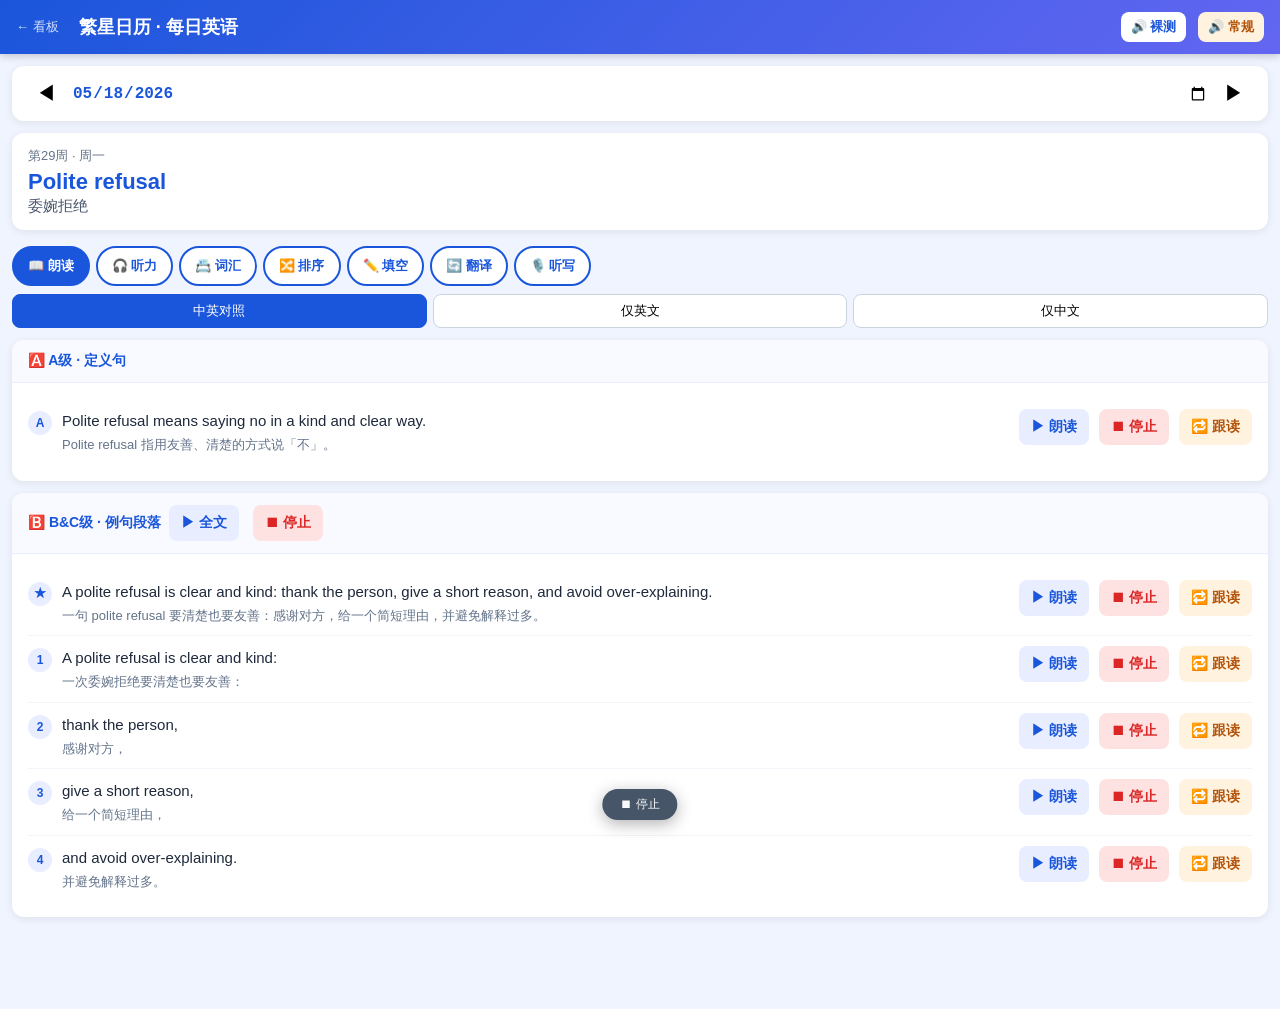
==== commit 4247ba3b: "Add Apr 29 – May 18 daily content (19 new entries) + bump SW cache to v22 Synced all morning reading" ====
--- a/fanxing-calendar.html
+++ b/fanxing-calendar.html
@@ -2553,6 +2553,267 @@
     translation:{zh:"请把客户密送到这封邮件里，这样他不会收到每个人的回复。",en:"Please BCC the client on this email so he doesn't receive everyone's replies."},
     listening:{original:"My first step is to have a call to action when appropriate in the email subject line. Most of us are familiar with a generic action required in subject lines. My recommendation is to take it a step further and include exactly what you need the recipient to do and the estimated time it takes. For example, instead of writing action required feedback for project X, write five-minute survey feedback for project X. This small trick gave you a lot more context. Or if it's not appropriate to include the estimated time, be specific about the call to action — write Elon to approve spending estimates for Q4, so Elon knows what's expected of him even before he opens the email.",text:"My first step is to have a call to action when appropriate in the email subject line. Most of us are familiar with a [BLANK] action required in subject lines. My [BLANK] is to take it a step further and include exactly what you need the [BLANK] to do and the [BLANK] time it takes. For example, instead of action required feedback for project X, write five-minute survey feedback for project X. This small trick gave you a lot more [BLANK]. Or if it's not appropriate to include the estimated time, be [BLANK] about the call to action — write Elon to [BLANK] spending estimates for Q4, so Elon knows what's [BLANK] of him even before he opens the email.",blanks:["generic","recommendation","recipient","estimated","context","specific","approve","expected"]},
     dictation:"Email etiquette tip: use BCC when emailing a large group to protect everyone's privacy and spare others from an endless reply-all thread.",
+    orderCorrect:[0,1,2,3]},
+  {date:"2026-04-29",week:26,day:"周三",themeEn:"Loop in",themeZh:"把某人拉进邮件讨论",
+    levelA:{en:"Loop in means to add someone to an email thread so they can see what is being discussed.",zh:"Loop in 指把某人加到邮件对话里，让他们能看到正在讨论的内容。"},
+    levelBC:{intro:{en:"Could you loop me in on the launch thread? I want to follow the timeline without chasing updates.",zh:"你能把我加到产品发布的邮件讨论里吗？我想跟进时间表，不用到处追问进度。"},
+      sentences:[
+        {en:"Could you loop me in",zh:"你能把我拉进来吗"},
+        {en:"on the launch thread?",zh:"加入产品发布的邮件讨论？"},
+        {en:"I want to follow the timeline",zh:"我想跟进时间表"},
+        {en:"without chasing updates.",zh:"不用到处追问进度。"}
+      ]},
+    vocab:[{en:"loop in",zh:"把某人拉进讨论；让某人同步",ex:"Could you loop me in on the client thread?"},{en:"thread",zh:"邮件链；会话",ex:"Keep the whole team on the same email thread."},{en:"launch",zh:"发布；上线",ex:"The product launch is set for next Friday."},{en:"timeline",zh:"时间线；进度表",ex:"Please share the project timeline with the team."},{en:"chase",zh:"追问；催",ex:"I had to chase him three times for the report."}],
+    translation:{zh:"你能把我加到这个项目的邮件讨论里吗？我想跟进最新进展。",en:"Could you loop me in on this project thread? I would like to follow the latest updates."},
+    listening:null,
+    dictation:null,
+    orderCorrect:[0,1,2,3]},
+  {date:"2026-04-30",week:26,day:"周四",themeEn:"FYI",themeZh:"供您参考",
+    levelA:{en:"FYI means For Your Information. We use it to share news or updates without asking for a reply.",zh:"FYI 的意思是 For Your Information（供您参考）。我们用它来分享消息或最新情况，不需要对方回复。"},
+    levelBC:{intro:{en:"Just FYI, the finance team moved the quarterly review from Friday to next Monday, so we have a bit more time to finalize the slides.",zh:"仅供参考，财务团队把季度评审从周五挪到了下周一，这样我们就有更多时间来敲定 PPT。"},
+      sentences:[
+        {en:"Just FYI,",zh:"仅供参考，"},
+        {en:"the finance team moved the quarterly review",zh:"财务团队把季度评审挪了"},
+        {en:"from Friday to next Monday,",zh:"从周五改到了下周一，"},
+        {en:"so we have more time to finalize the slides.",zh:"这样我们就有更多时间敲定 PPT。"}
+      ]},
+    vocab:[{en:"FYI (For Your Information)",zh:"供您参考",ex:"FYI, the meeting has been moved to 3 pm."},{en:"quarterly review",zh:"季度评审；季度复盘",ex:"The quarterly review is scheduled for next Friday."},{en:"finalize",zh:"敲定；最终确定",ex:"We need to finalize the proposal before Monday."},{en:"for your information",zh:"供您参考",ex:"For your information, the client confirmed the order."}],
+    translation:{zh:"供您参考一下，我已经把采购申请发给了财务部门，我们预计下周之前会收到答复。",en:"FYI, I have already sent the purchase request to the finance department and we expect to receive a response before next week."},
+    listening:{original:"Your emails should be clear, concise, polite, and productive. In other words, emails that you send for work purposes should be easy to read and they should get the job done. Whether the job of the email is to inform, negotiate, propose, or make a request. Unlike emails to friends and family, professional emails have standards we need to follow. Whether you're writing an email to your boss, a potential new client you'd like to impress, a colleague in another country, a human resources manager about a job opportunity, or an employer about a job interview, the emails you send in these situations represent you and perhaps represent the company you work for. What you say is going to leave an impression by writing an email that is clear, concise, polite, and productive.",text:"Your emails should be clear, [BLANK], polite, and [BLANK]. In other words, emails that you send for work [BLANK] should be easy to read and they should get the job done. Whether the job of the email is to inform, [BLANK], [BLANK], or make a request. Unlike emails to friends and family, professional emails have [BLANK] we need to follow. Whether you're writing an email to your boss, a potential new client you'd like to [BLANK], a colleague in another country, a human resources manager about a job [BLANK], or an employer about a job interview, the emails you send in these situations [BLANK] you and perhaps represent the company you work for. What you say is going to leave an [BLANK] by writing an email that is clear, concise, polite, and productive.",blanks:["concise","productive","purposes","negotiate","propose","standards","impress","opportunity","represent","impression"]},
+    dictation:"Clarity and accuracy are the two most important qualities of an effective professional email — read it aloud before you send it to ensure it reflects your best work.",
+    orderCorrect:[0,1,2,3]},
+  {date:"2026-05-01",week:26,day:"周五",themeEn:"Pro forma invoice",themeZh:"形式发票",
+    levelA:{en:"Pro forma invoice means a bill you send before a sale, so the buyer pays you first.",zh:"形式发票指的是在真正的交易完成之前，你先开给买家的一张账单，目的是让对方先把钱付过来。"},
+    levelBC:{intro:{en:"Let me send over a pro forma invoice so you can process the prepayment before we ship the goods out.",zh:"我这边给你发一张形式发票过去，你那边就可以先走一遍预付款流程，然后我们这边再安排发货。"},
+      sentences:[
+        {en:"Let me send over a pro forma invoice",zh:"我这边给你发一张形式发票"},
+        {en:"so you can process the prepayment",zh:"这样你那边就可以先走预付款流程"},
+        {en:"before we ship the goods out.",zh:"在我们安排发货之前。"}
+      ]},
+    vocab:[{en:"pro forma invoice",zh:"形式发票",ex:"Please send me a pro forma invoice before we confirm the order."},{en:"invoice",zh:"发票；账单",ex:"The invoice must be paid within 30 days."},{en:"send over",zh:"发送过去；传过去",ex:"I will send over the contract this afternoon."},{en:"process",zh:"处理；办理",ex:"It takes two days to process the payment."},{en:"prepayment",zh:"预付款",ex:"We require prepayment for all new clients."},{en:"ship out",zh:"发货；运出",ex:"The goods will ship out once payment is confirmed."}],
+    translation:{zh:"客户要求我们先出一张形式发票，他们才会安排预付款。",en:"The client requires us to issue a pro forma invoice first before they will arrange the prepayment."},
+    listening:{original:"Now this is something that I often see missed out of pro formas. And I would give it some thought. And I would put a line on just saying how long the pro forma is valid for. Because you might be selling goods or services where the price fluctuates. Say for example, it's computer equipment or something like that, you might have issued a pro forma for 25 grand's worth of gear, but then they don't pay you for 30 days. And by the time they've paid you, that stuff might have gone up to 35 grand's worth of gear. You know, it might have changed and that might cause a problem. So I would tell the customer how long this price is valid for. Just so you don't get into that situation where they drag their heels on paying you and then the price isn't valid anymore.",text:"Now this is something that I often see [BLANK] out of pro formas. And I would give it some thought. And I would put a line on just saying how long the pro forma is [BLANK] for. Because you might be [BLANK] goods or services where the price [BLANK]. Say for example, it's computer equipment or something like that, you might have [BLANK] a pro forma for 25 grand's [BLANK] of [BLANK], but then they don't pay you for 30 days. And by the time they've paid you, that stuff might have gone up to 35 grand's worth of gear. You know, it might have changed and that might cause a problem. So I would tell the customer how long this price is valid for. Just so you don't get into that situation where they [BLANK] their [BLANK] on paying you and then the price isn't valid anymore.",blanks:["missed","valid","selling","fluctuates","issued","worth","gear","drag","heels"]},
+    dictation:"You need to get a receipt every time money changes hands — it proves the nature of the transaction and protects both sides if a dispute arises later.",
+    orderCorrect:[0,1,2]},
+  {date:"2026-05-02",week:26,day:"周六",themeEn:"Per my last email",themeZh:"如我上封邮件所述",
+    levelA:{en:"Per my last email means 'please see the email I sent you before.' People say it when they think you did not read it.",zh:"这个表达的意思是「请看我之前发给你的那封邮件」。当人们觉得你没看他们发过的邮件时，就会这么说（带点不满情绪）。"},
+    levelBC:{intro:{en:"When my colleague asked the same question for the third time, I replied with 'per my last email' — a passive-aggressive way to point her back to the information I had already provided.",zh:"当我同事第三次问同样的问题时，我用「per my last email」回复了她——这是一种被动攻击的方式，把她指回到我之前已经提供过的信息上。"},
+      sentences:[
+        {en:"When my colleague asked the same question for the third time,",zh:"当我同事第三次问同样的问题时，"},
+        {en:"I replied with 'per my last email'",zh:"我用「per my last email」回复了她"},
+        {en:"— a passive-aggressive way",zh:"——这是一种被动攻击的方式，"},
+        {en:"to point her back to the information I had already provided.",zh:"把她指回到我之前已经提供过的信息上。"}
+      ]},
+    vocab:[{en:"per my last email",zh:"如我上封邮件所述",ex:"Per my last email, the deadline is this Friday."},{en:"per",zh:"按照；根据",ex:"Per our agreement, payment is due on the 15th."},{en:"colleague",zh:"同事",ex:"My colleague sent the report this morning."},{en:"passive-aggressive",zh:"被动攻击的",ex:"Saying 'per my last email' can come across as passive-aggressive."},{en:"point back",zh:"把（某人）指回到……",ex:"She pointed him back to the original document."},{en:"provide",zh:"提供",ex:"Please provide the updated figures by noon."}],
+    translation:{zh:"当我同事第三次问同样的问题时，我用「per my last email」回复了她。",en:"When my colleague asked the same question for the third time, I replied with 'per my last email.'"},
+    listening:null,
+    dictation:null,
+    orderCorrect:[0,1,2,3]},
+  {date:"2026-05-04",week:27,day:"周一",themeEn:"Reaching Out",themeZh:"主动联系",
+    levelA:{en:"Reaching out means contacting someone you have not spoken with before to start a conversation or build a connection.",zh:"Reaching out（主动联系）是指主动联系一个你之前没有沟通过的人，以开启对话或建立联系。"},
+    levelBC:{intro:{en:"After the conference, I reached out to three potential clients to schedule a follow-up call.",zh:"会议结束后，我主动联系了三位潜在客户，安排了后续电话。"},
+      sentences:[
+        {en:"After the conference,",zh:"会议结束后，"},
+        {en:"I reached out to three potential clients",zh:"我主动联系了三位潜在客户"},
+        {en:"to schedule a follow-up call.",zh:"安排了后续跟进电话。"}
+      ]},
+    vocab:[{en:"reach out",zh:"主动联系；伸出援手",ex:"I reached out to the supplier last week."},{en:"potential",zh:"潜在的",ex:"We have five potential clients waiting for a proposal."},{en:"follow-up",zh:"后续跟进的",ex:"Let's schedule a follow-up call for next Monday."},{en:"subject line",zh:"邮件主题行",ex:"A strong subject line gets your email opened."},{en:"capture",zh:"吸引；抓住",ex:"The headline needs to capture the reader's attention."},{en:"stand out",zh:"脱颖而出",ex:"Your email needs to stand out in a crowded inbox."}],
+    translation:{zh:"在主动联系一位新的潜在客户之前，先做些调研，了解他们公司目前面临的挑战。",en:"Before reaching out to a new potential client, do some research to understand the challenges their company is currently facing."},
+    listening:{original:"The subject line is the most important part of your email. This is where you have just a few seconds to capture the attention of the CEO, VP, or whatever executive you're reaching out to. The subject line could look something like this. Now, when you read the subject line, I want you to again reflect, does this subject line make any sense to you? If you say no, then we did our job specifically. This email was written specifically for the chief logistics officer of Tory Birch, a multi-billion-dollar company. And here's what happened. In less than 10 hours of that very first email being sent, the person responded and they said, your email stood out in a sea of emails that I get every single day. Now, here's a really cool thing about this subject line as well. This is where you can start to scale this. What other executives do you have that were in that same fraternity?",text:"The subject line is the most important part of your email. This is where you have just a few seconds to [BLANK] the attention of the CEO, VP, or whatever executive you're reaching out to. The subject line could look something like this. Now, when you read the subject line, I want you to again [BLANK], does this subject line make any sense to you? If you say no, then we did our job [BLANK]. This email was written [BLANK] for the chief [BLANK] officer of Tory Birch, a multi-billion-dollar company. And here's what happened. In less than 10 hours of that very first email being sent, the person [BLANK] and they said, your email [BLANK] out in a [BLANK] of emails that I get every single day. Now, here's a really cool thing about this subject line as well. This is where you can start to [BLANK] this. What other executives do you have that were in that same [BLANK]?",blanks:["capture","reflect","specifically","specifically","logistics","responded","stood","sea","scale","fraternity"]},
+    dictation:"How do we close it? Make sure your closing line is clear and confident — tell the prospect exactly what you want them to do next, and make it easy for them to say yes.",
+    orderCorrect:[0,1,2]},
+  {date:"2026-05-05",week:27,day:"周二",themeEn:"Vibe Coding",themeZh:"氛围编程",
+    levelA:{en:"Vibe coding means using AI to write your code, so you can build apps by just talking or typing in plain words.",zh:"氛围编程是指用 AI 来写代码，这样你只需用普通语言说话或打字，就能构建应用程序。"},
+    levelBC:{intro:{en:"Our team plans to lean on AI agents to handle the coding, which should free up our time to focus on the user experience.",zh:"我们团队计划借助 AI 代理来处理编码工作，这样就可以腾出时间专注于用户体验。"},
+      sentences:[
+        {en:"Our team plans to lean on AI agents",zh:"我们团队计划借助 AI 代理"},
+        {en:"to handle the coding,",zh:"来处理编码工作，"},
+        {en:"which should free up our time",zh:"这样就可以腾出时间"},
+        {en:"to focus on the user experience.",zh:"专注于用户体验。"}
+      ]},
+    vocab:[{en:"vibe coding",zh:"氛围编程",ex:"She built the whole app in one afternoon using vibe coding."},{en:"lean on",zh:"依赖；借助",ex:"We lean on AI tools to speed up content creation."},{en:"free up",zh:"腾出；释放",ex:"Automating the report will free up two hours a week."},{en:"user experience",zh:"用户体验",ex:"Good user experience keeps customers coming back."},{en:"build",zh:"构建；搭建",ex:"We plan to build the prototype by next Friday."},{en:"agent",zh:"AI代理；智能体",ex:"The AI agent completed the task in under a minute."}],
+    translation:{zh:"用氛围编程工具时，你只需用自然语言描述你想要什么，AI 就会帮你把代码写出来。",en:"When using a vibe coding tool, you simply describe what you want in natural language and AI will write the code for you."},
+    listening:{original:"But at the core, vibe coding just means using AI agents, using an editor that has some AI functionality to build apps almost entirely with natural language or even your voice. And what we've seen is that just about every seven months, the amount of work that AI can do by itself is doubling. So a few years ago, we had GitHub Copilot and you could, you know, tab auto-complete, finish a line. Then, you know, maybe six or seven months later, you could write functions. After that, it was writing parts of files to features and apps. And now we're at the point where these agents can write entire applications. And this has actually been measured and seems to be following a pretty reliable trajectory. So at its core, vibe coding is just using AI to write code.",text:"But at the core, vibe coding just means using AI agents, using an editor that has some AI [BLANK] to build apps almost [BLANK] with natural language or even your voice. And what we've seen is that just about every seven months, the amount of work that AI can do by itself is [BLANK]. So a few years ago, we had GitHub Copilot and you could, you know, tab [BLANK], finish a line. Then, you know, maybe six or seven months later, you could write [BLANK]. After that, it was writing parts of files to [BLANK] and apps. And now we're at the point where these [BLANK] can write entire applications. And this has actually been [BLANK] and seems to be following a pretty reliable [BLANK]. So at its [BLANK], vibe coding is just using AI to write code.",blanks:["functionality","entirely","doubling","auto-complete","functions","features","agents","measured","trajectory","core"]},
+    dictation:"Vibe coding was a term coined by Andrej Karpathy, a thought leader in the AI ecosystem, to describe building software through natural conversation with an AI rather than writing code by hand.",
+    orderCorrect:[0,1,2,3]},
+  {date:"2026-05-06",week:27,day:"周三",themeEn:"Gentle Reminder",themeZh:"温和提醒",
+    levelA:{en:"A gentle reminder means a polite message to remind someone about something important.",zh:"温馨提醒是指用礼貌的方式提醒某人记住某件重要的事情。"},
+    levelBC:{intro:{en:"Just a gentle reminder that the quarterly report is due tomorrow — could you please share your section by end of day?",zh:"温馨提醒，季度报告明天截止——能否请你在今天下班前把你的部分发来？"},
+      sentences:[
+        {en:"Just a gentle reminder",zh:"温馨提醒"},
+        {en:"that the quarterly report is due tomorrow",zh:"季度报告明天截止"},
+        {en:"— could you please share your section",zh:"——能否请你把你的部分发来"},
+        {en:"by end of day?",zh:"在今天下班前？"}
+      ]},
+    vocab:[{en:"gentle reminder",zh:"温馨提醒",ex:"Just a gentle reminder that the deadline is tomorrow."},{en:"gentle",zh:"温和的",ex:"She sent a gentle reminder about the upcoming meeting."},{en:"reminder",zh:"提醒",ex:"Set a reminder so you don't forget the deadline."},{en:"quarterly",zh:"每季度的",ex:"The quarterly report is due at the end of March."},{en:"due",zh:"到期的",ex:"The payment is due by the end of this week."},{en:"end of day",zh:"下班前；今日结束前",ex:"Please send your update by end of day."}],
+    translation:{zh:"温馨提醒：项目截止日期已调整至下周五。",en:"Gentle reminder that the project deadline has been moved to next Friday."},
+    listening:{original:"Now, this is the situation. So this person, George, wrote an email to his boss, his new boss, his new manager. So he doesn't really have a very informal relationship yet; they don't know each other very well, so of course George should be writing in a semi-formal to formal way. But let's see what George wrote and how we can improve on it. All right, so this was the subject line, presentation. Is that good? Well, it's better than not writing anything, but it doesn't tell us anything, doesn't tell his boss anything about that presentation. So we'll see later how we might improve on that. Okay? So he started the email by saying, 'Hey, Jim.' All right, so what's wrong there? It's obviously it's too casual. We can't say, 'Hey, Jim' to your manager, not the new one.",text:"Now, this is the situation. So this person, George, [BLANK] an email to his boss, his new boss, his new manager. So he doesn't really have a very informal [BLANK] yet; they don't know each other very well, so of course George should be writing in a [BLANK] to formal way. But let's see what George wrote and how we can [BLANK] on it. All right, so this was the subject line, [BLANK]. Is that [BLANK]? Well, it's better than not writing anything, but it doesn't tell us anything, doesn't tell his boss anything about that presentation. So we'll see later how we might improve on that. Okay? So he started the email by saying, 'Hey, Jim.' All right, so what's wrong there? It's obviously it's too [BLANK]. We can't say, 'Hey, Jim' to your [BLANK], not the new one.",blanks:["wrote","relationship","semi-formal","improve","presentation","good","casual","manager"]},
+    dictation:"No, that's a bad subject line — always write a subject line that tells your reader exactly what the email is about, so they can decide when and how to respond.",
+    orderCorrect:[0,1,2,3]},
+  {date:"2026-05-07",week:27,day:"周四",themeEn:"Founder Mode",themeZh:"创始人模式",
+    levelA:{en:"Founder Mode means a leadership approach where founders stay deeply involved in their company's product, people, and operations rather than fully delegating all decisions to professional managers.",zh:"创始人模式（Founder Mode）是一种领导方式：创始人深度参与公司的产品、人员和运营，而不是将所有决策权完全交给职业经理人。"},
+    levelBC:{intro:{en:"Many first-time managers become people pleasers because they're afraid of conflict — but avoiding hard conversations only delays the crisis.",zh:"很多第一次当管理者的人都变成了讨好型人格，因为他们害怕冲突——但逃避艰难对话只会让危机推迟到来。"},
+      sentences:[
+        {en:"Many first-time managers become people pleasers",zh:"很多第一次当管理者的人都变成了讨好型人格"},
+        {en:"because they're afraid of conflict",zh:"因为他们害怕冲突"},
+        {en:"— but avoiding hard conversations",zh:"——但逃避艰难对话"},
+        {en:"only delays the crisis.",zh:"只会让危机推迟到来。"}
+      ]},
+    vocab:[{en:"founder mode",zh:"创始人模式",ex:"She stayed in founder mode even after the company grew to 500 people."},{en:"people pleaser",zh:"讨好型人格；一味取悦他人的人",ex:"Being a people pleaser makes it hard to give honest feedback."},{en:"delegate",zh:"授权；委派",ex:"Good leaders know when to delegate and when to step in."},{en:"conflict",zh:"冲突",ex:"Avoiding conflict only makes the problem worse over time."},{en:"worst-case scenario",zh:"最坏的情况；最糟糕的设想",ex:"Even the worst-case scenario turned out to be manageable."},{en:"valid",zh:"有根据的；站得住脚的",ex:"Her concerns about the timeline were completely valid."}],
+    translation:{zh:"真正的领导者不会回避艰难的决定；他们直面问题，并在经历之后带领团队变得更加强大。",en:"True leaders do not avoid difficult decisions; they face problems head-on and lead the team to come out stronger on the other side."},
+    listening:{original:"I mean, I guess candidly, I feel like, um, similar to Brian, you know, it really resonated with me that he said, Oh, well, I feel like a people pleaser. And I think, you know, you knew me many years ago and, uh, I think you would probably say that I was a people pleaser and yeah, and, uh, I think the moment where you're, you know, whatever you're working on, it might fail or it might die. Uh, you know, that's when like a CEO is probably truly born because then you have to let people go. You have to, uh, really make a lot of people quite upset. And then, you know, how you can tell if you're in, you know, if you've been through one of those experiences is that, uh, on the other side of it, you know, all the worries that you had were basically not valid. Like it was actually fine.",text:"I mean, I guess [BLANK], I feel like, um, similar to Brian, you know, it really [BLANK] with me that he said, Oh, well, I feel like a [BLANK]. And I think, you know, you knew me many years ago and, uh, I think you would probably say that I was a [BLANK] and yeah, and, uh, I think the moment where you're, you know, whatever you're working on, it might fail or it might die. Uh, you know, that's when like a CEO is probably [BLANK] because then you have to let people go. You have to, uh, really make a lot of people quite upset. And then, you know, how you can tell if you're in, you know, if you've been through one of those [BLANK] is that, uh, on the other side of it, you know, all the worries that you had were basically not [BLANK]. Like it was actually fine.",blanks:["candidly","resonated","people pleaser","people pleaser","truly born","experiences","valid"]},
+    dictation:"Brian said last night, lead with empowerment and not autonomy — the essence of founder mode is partnering with your team rather than simply giving them freedom and stepping back.",
+    orderCorrect:[0,1,2,3]},
+  {date:"2026-05-08",week:27,day:"周五",themeEn:"Letter of Credit",themeZh:"信用证",
+    levelA:{en:"Letter of Credit means a promise from a bank to pay the seller once the goods have been shipped.",zh:"信用证是银行对卖家的一种承诺：只要货物已发运，银行就会付款。"},
+    levelBC:{intro:{en:"Given that this is our first transaction with the buyer, our finance team strongly recommends securing payment via a Letter of Credit.",zh:"考虑到这是我们与买家的第一笔交易，财务团队强烈建议通过信用证来确保收款安全。"},
+      sentences:[
+        {en:"Given that this is our first transaction with the buyer,",zh:"考虑到这是我们与买家的第一笔交易，"},
+        {en:"our finance team strongly recommends",zh:"财务团队强烈建议"},
+        {en:"securing payment via a Letter of Credit.",zh:"通过信用证来确保收款安全。"}
+      ]},
+    vocab:[{en:"Letter of Credit",zh:"信用证",ex:"We always use a Letter of Credit for new overseas clients."},{en:"transaction",zh:"交易；业务往来",ex:"This is our first transaction with the new supplier."},{en:"secure",zh:"确保；获取",ex:"We need to secure payment before shipping the goods."},{en:"recommend",zh:"建议；推荐",ex:"Our bank recommends using a Letter of Credit for large orders."},{en:"guarantee",zh:"保障；保证",ex:"The bank provides a payment guarantee to the exporter."},{en:"consult",zh:"咨询；协商",ex:"Consult your bank before the buyer applies for the Letter of Credit."}],
+    translation:{zh:"这是我们和新买家的第一笔交易，建议用信用证来收款。",en:"This is our first transaction with the new buyer, so we recommend using a Letter of Credit to secure payment."},
+    listening:{original:"If you are unable to find reliable credit information, there is a trade finance tool available that provides a high-level guarantee of payment to exporters called the Letter of Credit. A Letter of Credit is a contractual commitment by the foreign buyer's bank to pay once the exporter ships the goods and presents the required documents to the exporter's bank as proof. By using a Letter of Credit, the exporter gets a certainty of payment, while offering the importer reasonable payment terms. The importer gets a guarantee that their order has shipped before payment. The exporter should consult with their bank before the importer applies for the Letter of Credit.",text:"If you are unable to find [BLANK] credit information, there is a trade finance tool available that provides a high-level [BLANK] of payment to exporters called the Letter of Credit. A Letter of Credit is a [BLANK] [BLANK] by the foreign buyer's bank to pay once the exporter ships the goods and presents the required documents to the exporter's bank as [BLANK]. By using a Letter of Credit, the exporter gets a [BLANK] of payment, while offering the importer [BLANK] payment terms. The importer gets a guarantee that their order has shipped before payment. The exporter should [BLANK] with their bank before the importer applies for the Letter of Credit.",blanks:["reliable","guarantee","contractual","commitment","proof","certainty","reasonable","consult"]},
+    dictation:"Letters of Credit are one of the most secure payment instruments available but can be labor intensive and relatively expensive due to bank fees — so it is important to establish clear terms before the process begins.",
+    orderCorrect:[0,1,2]},
+  {date:"2026-05-09",week:27,day:"周六",themeEn:"Just checking in",themeZh:"来问候/跟进一下",
+    levelA:{en:"Just checking in means saying hello and asking if things are OK.",zh:"Just checking in 是指打个招呼，问问情况是否还好。"},
+    levelBC:{intro:{en:"I am just checking in to see whether you need anything before Monday's meeting.",zh:"我只是来跟进一下，看看你在周一会议前是否需要什么。"},
+      sentences:[
+        {en:"I am just checking in",zh:"我只是来跟进一下"},
+        {en:"to see whether you need anything",zh:"看看你是否需要什么"},
+        {en:"before Monday's meeting.",zh:"在周一会议之前。"}
+      ]},
+    vocab:[{en:"just checking in",zh:"来问候/跟进一下",ex:"I'm just checking in to see if the report is ready."},{en:"checking in",zh:"问候；了解情况",ex:"She's checking in with the team every morning."},{en:"whether",zh:"是否",ex:"Please let me know whether you can join the call."},{en:"follow up",zh:"跟进",ex:"I will follow up with the client tomorrow morning."}],
+    translation:{zh:"我只是来问候一下，看看你在周一会议前是否需要任何帮助。",en:"I am just checking in to see whether you need any help before Monday's meeting."},
+    listening:null,
+    dictation:null,
+    orderCorrect:[0,1,2]},
+  {date:"2026-05-10",week:27,day:"周日",themeEn:"Give someone a nudge",themeZh:"轻轻提醒某人一下",
+    levelA:{en:"Give someone a nudge means gently asking them to do something.",zh:"Give someone a nudge 是指轻轻提醒某人去做某事。"},
+    levelBC:{intro:{en:"Could you give the client a gentle nudge about the unpaid invoice before the deadline?",zh:"你能在截止日期前温和提醒一下客户那张未付款的发票吗？"},
+      sentences:[
+        {en:"Could you give the client a gentle nudge",zh:"你能温和提醒一下客户吗"},
+        {en:"about the unpaid invoice",zh:"关于那张未付款的发票"},
+        {en:"before the deadline?",zh:"在截止日期之前？"}
+      ]},
+    vocab:[{en:"nudge",zh:"轻推；温和提醒",ex:"Give him a nudge if he forgets to send the report."},{en:"gently",zh:"温和地；轻轻地",ex:"She gently reminded him about the upcoming deadline."},{en:"unpaid",zh:"未付款的",ex:"There are two unpaid invoices from last month."},{en:"invoice",zh:"发票",ex:"Please send the invoice before end of business today."},{en:"deadline",zh:"截止日期",ex:"The deadline for the proposal is this Friday."}],
+    translation:{zh:"你能在截止日期前温和提醒一下客户那张未付款的发票吗？",en:"Could you give the client a gentle nudge about the unpaid invoice before the deadline?"},
+    listening:null,
+    dictation:null,
+    orderCorrect:[0,1,2]},
+  {date:"2026-05-11",week:28,day:"周一",themeEn:"Email Body",themeZh:"邮件正文",
+    levelA:{en:"Email Body means the main part of an email where you write your message.",zh:"邮件正文是邮件中写主要信息的部分。"},
+    levelBC:{intro:{en:"A clear email body gives the reader the reason for your message and the action you want next.",zh:"清楚的邮件正文会告诉读者你发这条信息的原因，以及你接下来希望对方采取的行动。"},
+      sentences:[
+        {en:"A clear email body",zh:"清楚的邮件正文"},
+        {en:"gives the reader the reason for your message",zh:"会告诉读者你写信的原因"},
+        {en:"and the action you want next.",zh:"以及你接下来希望对方采取的行动。"}
+      ]},
+    vocab:[{en:"email body",zh:"邮件正文",ex:"Keep your email body short and focused on one topic."},{en:"purpose",zh:"目的",ex:"State the purpose of your email in the first sentence."},{en:"beat around the bush",zh:"绕圈子；不直说",ex:"Don't beat around the bush — just say what you need."},{en:"get to the point",zh:"直奔重点",ex:"People are busy, so get to the point quickly."},{en:"collaboration",zh:"合作",ex:"I'm reaching out to discuss potential collaboration with your team."},{en:"follow up on",zh:"跟进",ex:"I'm writing to follow up on our conversation last week."}],
+    translation:{zh:"请在邮件正文中先说明写信原因，再清楚地告诉对方你需要什么帮助。",en:"Please state the reason for your email first in the body, then clearly tell the recipient what help you need."},
+    listening:{original:"Part two, stating your purpose. It is time to explain why you are writing this email. In this part of the email, you need to be polite, direct and professional. You don't want to beat around the bush a lot saying, yeah, the weather is nice, right? No, you don't want to beat around the bush. You want to get to the point. People don't have much time to read your email. Now let me show you some great ways to introduce the main topic of your email. I'm reaching out to, and then you state the purpose. Why are you writing this email? This is usually used to initiate first contact with someone you may not have known before. I'm reaching out to discuss potential collaboration with your team. And this is the first time I'm reaching out to this team. I don't know them. So I can use this phrase.",text:"Part two, stating your [BLANK]. It is time to [BLANK] why you are writing this email. In this part of the email, you need to be polite, [BLANK] and [BLANK]. You don't want to beat around the bush a lot saying, yeah, the weather is nice, right? No, you don't want to beat around the bush. You want to get to the [BLANK]. People don't have much time to read your email. Now let me show you some great ways to [BLANK] the main topic of your email. I'm reaching out to, and then you state the purpose. Why are you writing this email? This is usually used to [BLANK] first [BLANK] with someone you may not have known before. I'm reaching out to discuss potential [BLANK] with your team.",blanks:["purpose","explain","direct","professional","point","introduce","initiate","contact","collaboration"]},
+    dictation:"But if you've had a lot of email conversations or if you've met them in person, now this is a great way to follow up on a previous conversation — check in on any status updates and move things forward.",
+    orderCorrect:[0,1,2]},
+  {date:"2026-05-12",week:28,day:"周二",themeEn:"OpenClaw",themeZh:"OpenClaw 智能体",
+    levelA:{en:"OpenClaw means an AI agent that can use your computer to help you do tasks.",zh:"OpenClaw 是一种 AI 智能体，可以使用你的电脑来帮你完成任务。"},
+    levelBC:{intro:{en:"Our team used OpenClaw to collect meeting notes and remind everyone about follow-up tasks.",zh:"我们团队用 OpenClaw 收集会议记录，并提醒每个人处理后续任务。"},
+      sentences:[
+        {en:"Our team used OpenClaw",zh:"我们团队用 OpenClaw"},
+        {en:"to collect meeting notes",zh:"收集会议记录"},
+        {en:"and remind everyone",zh:"并提醒每个人"},
+        {en:"about follow-up tasks.",zh:"处理后续任务。"}
+      ]},
+    vocab:[{en:"OpenClaw",zh:"OpenClaw 智能体",ex:"OpenClaw can handle scheduling and reminders for your whole team."},{en:"agent",zh:"智能体；代理程序",ex:"The AI agent completed the task in under a minute."},{en:"collect",zh:"收集",ex:"The tool collects data from all our apps automatically."},{en:"meeting note",zh:"会议记录",ex:"Please send out the meeting notes by end of day."},{en:"follow-up task",zh:"后续任务",ex:"Don't forget the follow-up tasks from this morning's meeting."},{en:"remind",zh:"提醒",ex:"Can you remind the team about the deadline tomorrow?"}],
+    translation:{zh:"这个智能体可以在会议结束前发送后续消息。",en:"The agent can send a follow-up message before the meeting ends."},
+    listening:{original:"Imagine putting an agent into a meeting. Not for notes, we figured that out. A bidirectional model that can listen and hear at the same time. Somebody mentions a statistic, a subagent can spin off and check it for you. A decision is made, the agent can send a follow-up before the meeting even ends. In the future, we're not just going to have one agent. You might have your work agent, your personal Claw, maybe one for health, maybe one for relationship. And they all should work together in a secure way. Because how did humanity level up? By specializing and collaborating. And agents are about to do the same.",text:"Imagine putting an [BLANK] into a meeting. Not for notes, we figured that out. A [BLANK] model that can listen and hear at the same time. Somebody mentions a [BLANK], a [BLANK] can [BLANK] and check it for you. A decision is made, the agent can send a [BLANK] before the meeting even ends. In the [BLANK], we're not just going to have one agent. You might have your work agent, your personal Claw, maybe one for health, maybe one for relationship. And they all should work together in a [BLANK] way. Because how did humanity level up? By [BLANK] and [BLANK]. And agents are about to do the same.",blanks:["agent","bidirectional","statistic","subagent","spin off","follow-up","future","secure","specializing","collaborating"]},
+    dictation:"But that was the moment where it went viral — Jensen Huang calls OpenClaw the operating system for personal AI, and non-programmers are already using it to run real businesses.",
+    orderCorrect:[0,1,2,3]},
+  {date:"2026-05-13",week:28,day:"周三",themeEn:"Cold Email",themeZh:"开发信（冷邮件）",
+    levelA:{en:"Cold Email means an email you send to someone who does not know you yet.",zh:"开发信（冷邮件）是指你发给一个还不认识你的人的邮件。"},
+    levelBC:{intro:{en:"A good cold email gives a prospect one clear reason to reply and keeps the request easy to say yes to.",zh:"一封好的开发信会给潜在客户一个清楚的回复理由，并让请求容易答应。"},
+      sentences:[
+        {en:"A good cold email",zh:"一封好的开发信"},
+        {en:"gives a prospect one clear reason to reply",zh:"会给潜在客户一个清楚的回复理由"},
+        {en:"and keeps the request easy to say yes to.",zh:"并让请求容易答应。"}
+      ]},
+    vocab:[{en:"cold email",zh:"开发信；冷邮件",ex:"A strong cold email can open doors to new business."},{en:"prospect",zh:"潜在客户",ex:"We have ten prospects waiting for our cold email."},{en:"reply",zh:"回复",ex:"The prospect replied within two hours of receiving the email."},{en:"request",zh:"请求",ex:"Keep your request simple and easy to respond to."},{en:"pre-vet",zh:"预先筛选",ex:"Pre-vet your leads before sending out cold emails."},{en:"technology stack",zh:"技术栈",ex:"Knowing a company's technology stack helps you personalize your cold email."}],
+    translation:{zh:"在发送开发信之前，先确认收件人是谁，以及你的邮件能帮他们解决什么问题。",en:"Before sending a cold email, confirm who the recipient is and what problem your email can help them solve."},
+    listening:{original:"And the last tip I have for you to find a person's email is you can also buy a list, right? So if you don't wanna manually search through all the different websites and stuff, you can literally buy a list. There are many different companies that range from small, medium business to enterprise and different price points. So, you know, different ranges for different companies, depending on where you are in your particular sale. And so one place I found is B2B Sales Leads, right? And there's many websites like this. So I'm just gonna use this as an example. So, you know, they can give you different leads based on what technology stack a website uses. So if I wanted to find people who use, let's say Shopify, then they got 5,000 leads who are using Shopify, okay? And this is really good because if you're selling something to Shopify people, it makes it a lot more easier because they're pre-vetted. So I actually did purchase a Shopify list for you guys to give you an idea of what this looks like. It gives you the website, company description, industry, email address of the person. It's gonna give you revenue, employee size, and things like that.",text:"And the last [BLANK] I have for you to find a person's email is you can also buy a list, right? So if you don't wanna [BLANK] search through all the different websites and stuff, you can literally buy a list. There are many different companies that range from small, medium business to [BLANK] and different [BLANK]. So, you know, different ranges for different companies, depending on where you are in your particular sale. And so one place I found is B2B Sales Leads, right? And there's many websites like this. So I'm just gonna use this as an example. So, you know, they can give you different leads based on what [BLANK] a website uses. So if I wanted to find people who use, let's say Shopify, then they got 5,000 [BLANK] who are using Shopify, okay? And this is really good because if you're selling something to Shopify people, it makes it a lot more easier because they're [BLANK]. So I actually did [BLANK] a Shopify list for you guys to give you an idea of what this looks like. It gives you the website, company description, industry, email address of the person. It's gonna give you [BLANK], [BLANK], and things like that.",blanks:["tip","manually","enterprise","price points","technology stack","leads","pre-vetted","purchase","revenue","employee size"]},
+    dictation:"Should you actually pay a software company or some kind of service provider for these emails? It depends on your monthly volume, the time you save, and whether the subscription cost is worth it.",
+    orderCorrect:[0,1,2]},
+  {date:"2026-05-14",week:28,day:"周四",themeEn:"Workslop",themeZh:"AI 工作废料",
+    levelA:{en:"Workslop means bad AI work that looks finished but is not useful.",zh:"Workslop 指看起来完成了、但其实没有用的低质量 AI 工作。"},
+    levelBC:{intro:{en:"A slick AI report can still become workslop if it lacks substance and creates extra review work.",zh:"一份看起来光鲜的 AI 报告，如果缺少实质内容、还制造额外审查工作，仍然会变成 workslop。"},
+      sentences:[
+        {en:"A slick AI report",zh:"一份外表光鲜的 AI 报告"},
+        {en:"can still become workslop",zh:"仍然可能变成 workslop"},
+        {en:"if it lacks substance",zh:"如果它缺乏实质内容"},
+        {en:"and creates extra review work.",zh:"并制造额外的审查工作。"}
+      ]},
+    vocab:[{en:"workslop",zh:"AI 工作废料；低质量 AI 成品",ex:"Always review AI output before sharing it — workslop wastes everyone's time."},{en:"slick",zh:"外表光鲜的；圆滑的",ex:"The presentation looked slick but had no real data to back it up."},{en:"substance",zh:"实质内容",ex:"The report was long but lacked substance."},{en:"review",zh:"审查；复核",ex:"Every AI-generated document needs a human review."},{en:"morale",zh:"士气",ex:"Poor-quality work can damage team morale over time."},{en:"trustworthy",zh:"值得信任的",ex:"You need to be seen as trustworthy to advance in your career."}],
+    translation:{zh:"AI 可以帮助我们更快地写作，但人仍然需要检查成果。",en:"AI can help us write faster, but humans still need to review the output."},
+    listening:{original:"Research from Stanford Media Lab and BetterUp shows that workers spend nearly two hours fixing each instance of such sloppy AI work. So, for a firm with 10,000 employees, it can cost up to $9 million annually. Because productivity loss is compounded across teams and projects, and the gains of AI, the efficiency from it, can actually drain financially and culturally as well. Because poor-quality AI output damages teamwork and morale. Over half of workers lose trust in their coworker after receiving such workslop. Fifty-four percent see AI-using colleagues, who are at least the ones who produce workslop, as less creative. Forty-two percent of them view them as less trustworthy. Thirty-seven percent perceive them as less professional, which is not great.",text:"Research from Stanford Media Lab and BetterUp shows that workers spend nearly two hours fixing each [BLANK] of such sloppy AI work. So, for a firm with 10,000 employees, it can cost up to $9 million [BLANK]. Because productivity loss is [BLANK] across teams and projects, and the gains of AI, the efficiency from it, can actually drain financially and culturally as well. Because poor-quality AI output damages teamwork and [BLANK]. Over half of workers lose [BLANK] in their coworker after receiving such workslop. Fifty-four percent see AI-using [BLANK], who are at least the ones who produce workslop, as less creative. Forty-two percent of them view them as less [BLANK]. Thirty-seven percent [BLANK] them as less [BLANK], which is not great.",blanks:["instance","annually","compounded","morale","trust","colleagues","trustworthy","perceive","professional"]},
+    dictation:"This pressure is leading to using AI for appearance, not outcomes, when companies are pressuring people to use AI in a performative manner — checking the box instead of addressing the real inefficiency.",
+    orderCorrect:[0,1,2,3]},
+  {date:"2026-05-15",week:28,day:"周五",themeEn:"Sample",themeZh:"样品",
+    levelA:{en:"Sample means a test product you get before you make a big order.",zh:"Sample 指在下大订单之前先拿到的测试产品。"},
+    levelBC:{intro:{en:"Before we pay the deposit, we need to inspect the sample, compare the freight cost, and confirm the supplier.",zh:"在支付定金之前，我们需要检查样品、比较运费，并确认供应商。"},
+      sentences:[
+        {en:"Before we pay the deposit,",zh:"在支付定金之前，"},
+        {en:"we need to inspect the sample,",zh:"我们需要检查样品、"},
+        {en:"compare the freight cost,",zh:"比较运费，"},
+        {en:"and confirm the supplier.",zh:"并确认供应商。"}
+      ]},
+    vocab:[{en:"sample",zh:"样品",ex:"We always request a sample before placing a bulk order."},{en:"inspect",zh:"检查；检验",ex:"Inspect the sample carefully before approving production."},{en:"freight cost",zh:"运费",ex:"The freight cost depends on the weight and destination."},{en:"deposit",zh:"定金",ex:"We pay a 30% deposit before production begins."},{en:"pre-production sample",zh:"产前样",ex:"The pre-production sample must be approved before mass production."},{en:"validate",zh:"验证；确认有效",ex:"We need to validate the sample against our specifications."}],
+    translation:{zh:"我们应该先确认样品质量，再支付定金。",en:"We should confirm the sample quality before paying the deposit."},
+    listening:{original:"But that's much better than arranging three different shipments from three different factories. Just pick up one box from one location, and your air freight cost will be much cheaper. Now, if it doesn't work with your freight forwarder, maybe try your inspection company. Or if you're doing samples from non-competitive suppliers, then you can send it to one supplier. So if you're maybe just choosing three different categories to get into, one might be baby, one might be toys, one might be electronics. Then you can get those sent to one supplier, and if you're sending it to one supplier, send it to the supplier which has got the heaviest product. Because you don't want to be sending heavy products across China. Send it there, one location; they'll box it, and then they'll send it to you. Now what I like to do to cover my sample cost is I tell the supplier, okay, you cover the cost of the sample, and I'll cover the cost of the freight. So at least they cover that, and I'm covering the freight.",text:"But that's much better than arranging three different [BLANK] from three different factories. Just pick up one box from one location, and your [BLANK] will be much cheaper. Now, if it doesn't work with your [BLANK], maybe try your [BLANK]. Or if you're doing samples from [BLANK] suppliers, then you can send it to one supplier. So if you're maybe just choosing three different [BLANK] to get into, one might be baby, one might be toys, one might be electronics. Then you can get those sent to one supplier, and if you're sending it to one supplier, send it to the supplier which has got the [BLANK] product. Because you don't want to be sending heavy products across China. Send it there, one location; they'll box it, and then they'll send it to you. Now what I like to do to [BLANK] my sample cost is I tell the supplier, okay, you cover the cost of the sample, and I'll cover the cost of the freight. So at least they cover that, and I'm [BLANK] the freight.",blanks:["shipments","air freight cost","freight forwarder","inspection company","non-competitive","categories","heaviest","cover","covering"]},
+    dictation:"And let's just say they get it right first time — once the pre-production sample is approved, you pay the remaining deposit and the supplier goes into full production.",
+    orderCorrect:[0,1,2,3]},
+  {date:"2026-05-16",week:28,day:"周六",themeEn:"Drop me a line",themeZh:"给我捎个信",
+    levelA:{en:"Drop me a line means 'send me a short message.' It is a friendly way to say 'write to me.'",zh:"这个表达的意思是「给我发个短消息」，一种轻松友好的说法，相当于中文里的「有空给我捎个话」。"},
+    levelBC:{intro:{en:"After meeting at the conference, I asked the speaker to drop me a line whenever her team was hiring — a low-pressure way of staying on her radar without sounding desperate.",zh:"在会议上认识之后，我请那位讲者如果团队有招聘需求随时给我捎个信——一种没有压力的方式让她记住我，又不显得太迫切。"},
+      sentences:[
+        {en:"After meeting at the conference,",zh:"在会议上认识之后，"},
+        {en:"I asked the speaker to drop me a line",zh:"我请那位讲者给我捎个信"},
+        {en:"whenever her team was hiring",zh:"只要她的团队有招聘需求"},
+        {en:"— a low-pressure way of staying on her radar",zh:"——一种没有压力的方式让她记住我"},
+        {en:"without sounding desperate.",zh:"又不显得太迫切。"}
+      ]},
+    vocab:[{en:"drop me a line",zh:"给我捎个信；发条消息给我",ex:"If you're ever in Shanghai, drop me a line."},{en:"low-pressure",zh:"没有压力的；不强求的",ex:"It was a low-pressure way to stay in touch."},{en:"stay on someone's radar",zh:"让某人记得自己；保持存在感",ex:"Sending a monthly update helps you stay on the client's radar."},{en:"desperate",zh:"迫切的；急切的（贬义）",ex:"Don't follow up too many times or you will seem desperate."},{en:"conference",zh:"会议；行业大会",ex:"I met three new contacts at the industry conference last week."}],
+    translation:{zh:"如果你有任何问题，随时给我捎个信。",en:"If you have any questions, feel free to drop me a line anytime."},
+    listening:null,
+    dictation:null,
+    orderCorrect:[0,1,2,3,4]},
+  {date:"2026-05-17",week:28,day:"周日",themeEn:"Inbox Zero",themeZh:"收件箱清零",
+    levelA:{en:"Inbox zero means having no emails left to deal with. Some people see it as a daily goal at work.",zh:"Inbox zero 的意思是「收件箱里没有需要处理的邮件了」。有些人把这个当成每天上班的小目标。"},
+    levelBC:{intro:{en:"My manager preached inbox zero like a religion, but most of us just hit 'archive all' on Friday afternoons and called it a win — same result, less guilt.",zh:"我经理把「收件箱清零」当成一种信仰般地宣讲，但我们大多数人周五下午直接点「全部归档」就算赢了——结果一样，心理负担小很多。"},
+      sentences:[
+        {en:"My manager preached inbox zero like a religion,",zh:"我经理把收件箱清零当成信仰般地宣讲，"},
+        {en:"but most of us just hit 'archive all'",zh:"但我们大多数人直接点「全部归档」"},
+        {en:"on Friday afternoons",zh:"在周五下午"},
+        {en:"and called it a win",zh:"就算赢了"},
+        {en:"— same result, less guilt.",zh:"——结果一样，心理负担小很多。"}
+      ]},
+    vocab:[{en:"inbox zero",zh:"收件箱清零",ex:"He checks his email four times a day to maintain inbox zero."},{en:"preach",zh:"鼓吹；不停宣讲",ex:"She preached the value of good email habits to everyone."},{en:"archive",zh:"归档；存档",ex:"Archive emails you don't need to respond to."},{en:"call it a win",zh:"算是赢了；这就当成功了",ex:"We finished late but still shipped the product — I'll call it a win."},{en:"guilt",zh:"愧疚感；心理负担",ex:"Email guilt builds up when your inbox gets out of control."}],
+    translation:{zh:"我只是定期整理一下收件箱，把已处理完的邮件全部归档。",en:"I just clear my inbox regularly by archiving all the emails I have already dealt with."},
+    listening:null,
+    dictation:null,
+    orderCorrect:[0,1,2,3,4]},
+  {date:"2026-05-18",week:29,day:"周一",themeEn:"Polite refusal",themeZh:"委婉拒绝",
+    levelA:{en:"Polite refusal means saying no in a kind and clear way.",zh:"Polite refusal 指用友善、清楚的方式说「不」。"},
+    levelBC:{intro:{en:"A polite refusal is clear and kind: thank the person, give a short reason, and avoid over-explaining.",zh:"一句 polite refusal 要清楚也要友善：感谢对方，给一个简短理由，并避免解释过多。"},
+      sentences:[
+        {en:"A polite refusal is clear and kind:",zh:"一次委婉拒绝要清楚也要友善："},
+        {en:"thank the person,",zh:"感谢对方，"},
+        {en:"give a short reason,",zh:"给一个简短理由，"},
+        {en:"and avoid over-explaining.",zh:"并避免解释过多。"}
+      ]},
+    vocab:[{en:"polite refusal",zh:"委婉拒绝",ex:"A polite refusal protects the relationship while still saying no."},{en:"avoid",zh:"避免",ex:"Avoid over-explaining when you turn down a request."},{en:"over-explain",zh:"解释过多",ex:"Don't over-explain your reasons — it can make things awkward."},{en:"alternative",zh:"替代方案",ex:"Offer an alternative date if you cannot attend the meeting."},{en:"engagement",zh:"安排；约定",ex:"Due to a prior engagement, I am unable to join the call."},{en:"etiquette",zh:"礼仪；礼节",ex:"Good email etiquette includes knowing how to say no gracefully."}],
+    translation:{zh:"谢谢你的邀请，但我这周日程已满，所以这次不能参加。",en:"Thank you for the invitation, but my schedule is fully booked this week, so I am unable to attend this time."},
+    listening:{original:"So offer an alternative only if you want to take on this project perhaps at a later date, perhaps in a different timeframe or a different season or this kind of perhaps proposal but with a little bit of a twist. What you can say is thank you so much, unfortunately due to my prior engagement I can't fit into my schedule right now, how about perhaps I can offer you an alternative date and then you can do it. Or you can say this project sounds very interesting but I'm not really sure it's suitable for me, perhaps something, if this was something about etiquette or beauty in my case I would say, or lifestyle I would gladly join. So I let the person know that perhaps it's not the engagement that's right for me, perhaps it's a topic that's not really fit for me.",text:"So offer an [BLANK] only if you want to take on this [BLANK] perhaps at a later date, perhaps in a different [BLANK] or a different season or this kind of perhaps [BLANK] but with a little bit of a twist. What you can say is thank you so much, unfortunately due to my prior [BLANK] I can't fit into my [BLANK] right now, how about perhaps I can offer you an alternative date and then you can do it. Or you can say this project sounds very interesting but I'm not really sure it's [BLANK] for me, perhaps something, if this was something about etiquette or beauty in my case I would say, or lifestyle I would gladly join. So I let the person know that perhaps it's not the [BLANK] that's right for me, perhaps it's a [BLANK] that's not really fit for me.",blanks:["alternative","project","timeframe","proposal","engagement","schedule","suitable","engagement","topic"]},
+    dictation:"And then when you end this sentence on a high-pitched note, I, as a person who is listening to you saying no, I feel like I really can make you sway — so always deliver your refusal with confidence and a firm full stop.",
     orderCorrect:[0,1,2,3]}
 ];
 
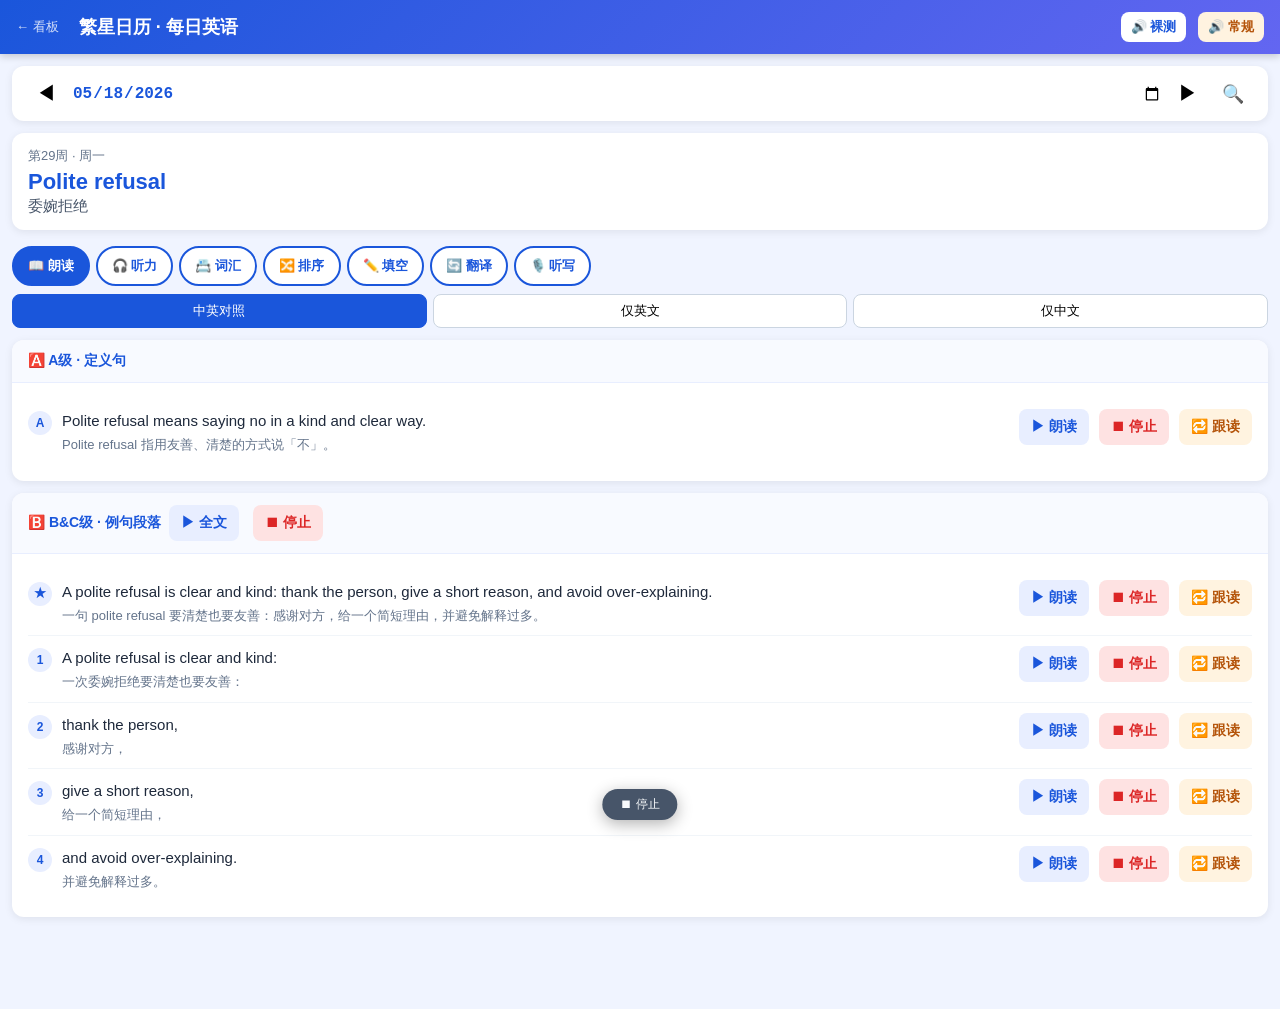
==== commit 9c18a755: "Add topic search: 🔍 button in date-nav, real-time filter by EN/ZH/date Tap 🔍 in the navigation bar t" ====
--- a/fanxing-calendar.html
+++ b/fanxing-calendar.html
@@ -36,6 +36,22 @@
 .date-nav select{border:none;background:transparent;font-size:16px;font-weight:600;color:#1a56db;outline:none;flex:1}
 .date-nav button{background:none;border:none;font-size:20px;cursor:pointer;padding:4px 8px;border-radius:8px;transition:background .2s}
 .date-nav button:hover{background:#e8eeff}
+/* ---- 搜索面板 ---- */
+.search-panel{display:none;background:#fff;border-radius:12px;padding:12px 16px;margin:-4px 12px 8px;box-shadow:0 2px 8px rgba(0,0,0,.08);animation:slideDown .18s ease}
+.search-panel.open{display:block}
+@keyframes slideDown{from{opacity:0;transform:translateY(-6px)}to{opacity:1;transform:translateY(0)}}
+.search-input-wrap{display:flex;align-items:center;gap:8px;border:2px solid #e8eeff;border-radius:10px;padding:8px 12px;transition:border-color .2s}
+.search-input-wrap:focus-within{border-color:#1a56db}
+#search-input{border:none;outline:none;font-size:16px;flex:1;color:#1e293b;background:transparent}
+#search-input::placeholder{color:#cbd5e1}
+.search-results{margin-top:8px;max-height:240px;overflow-y:auto}
+.search-result-item{padding:10px 12px;border-radius:8px;cursor:pointer;display:flex;flex-direction:column;gap:2px;transition:background .15s}
+.search-result-item:hover,.search-result-item.kbd-sel{background:#f0f4ff}
+.res-en{font-weight:700;color:#1a56db;font-size:15px}
+.res-zh{font-size:13px;color:#475569}
+.res-date{font-size:12px;color:#94a3b8;margin-top:1px}
+.search-empty{padding:16px;text-align:center;color:#94a3b8;font-size:14px}
+/* ---- end 搜索面板 ---- */
 .day-header{margin:0 12px 8px;background:#fff;border-radius:12px;padding:14px 16px;box-shadow:0 2px 8px rgba(0,0,0,.08)}
 .day-header .week-theme{font-size:13px;color:#64748b}
 .day-header h2{font-size:22px;font-weight:700;color:#1a56db;margin:4px 0 2px}
@@ -172,6 +188,17 @@
   <button id="prev-day" title="上一天">◀</button>
   <input type="date" id="date-input" style="border:none;background:transparent;font-size:16px;font-weight:600;color:#1a56db;outline:none;flex:1;min-width:0">
   <button id="next-day" title="下一天">▶</button>
+  <button id="search-btn" title="搜索主题" onclick="toggleSearch()" style="font-size:18px;padding:4px 8px">🔍</button>
+</div>
+
+<div class="search-panel" id="search-panel">
+  <div class="search-input-wrap">
+    <span style="font-size:16px;color:#94a3b8">🔍</span>
+    <input type="text" id="search-input" placeholder="搜索主题，如 FYI、信用证、ghost…"
+      oninput="doSearch(this.value)" onkeydown="searchKeyNav(event)" autocomplete="off" autocorrect="off">
+    <button onclick="closeSearch()" style="background:none;border:none;cursor:pointer;font-size:18px;color:#94a3b8;line-height:1;padding:0 4px">✕</button>
+  </div>
+  <div class="search-results" id="search-results"></div>
 </div>
 
 <div class="day-header" id="day-header">
@@ -2609,6 +2636,20 @@
     listening:null,
     dictation:null,
     orderCorrect:[0,1,2,3]},
+  {date:"2026-05-03",week:26,day:"周日",themeEn:"Ghost someone",themeZh:"已读不回/突然跟某人玩消失",
+    levelA:{en:"Ghost someone means to suddenly stop talking to them and never reply, with no reason.",zh:"这个表达的意思是突然不再和某人说话，也不回复，没有任何理由。"},
+    levelBC:{intro:{en:"I thought we were close to closing the deal, but after the second meeting the client ghosted me completely — no replies to my emails, no answer to my follow-up calls.",zh:"我以为我们快要成交了，但在第二次会议之后，客户就彻底跟我玩消失——邮件不回，后续电话也不接。"},
+      sentences:[
+        {en:"I thought we were close to closing the deal,",zh:"我以为我们快要成交了，"},
+        {en:"but after the second meeting",zh:"但在第二次会议之后"},
+        {en:"the client ghosted me completely",zh:"客户就彻底跟我玩消失"},
+        {en:"— no replies to my emails, no answer to my follow-up calls.",zh:"邮件不回，后续电话也不接。"}
+      ]},
+    vocab:[{en:"ghost (v.)",zh:"突然不回复；人间蒸发",ex:"She ghosted me after our third meeting — no reply at all."},{en:"suddenly",zh:"突然地",ex:"He suddenly stopped replying to all our messages."},{en:"stop",zh:"停止",ex:"She stopped responding to emails without any explanation."},{en:"reply",zh:"回复",ex:"I sent three follow-up emails but got no reply."},{en:"reason",zh:"理由；原因",ex:"He ghosted the client with no reason whatsoever."},{en:"close the deal",zh:"成交；拿下订单",ex:"We were close to closing the deal when the client went silent."},{en:"client",zh:"客户",ex:"The client ghosted us completely after the second meeting."},{en:"completely",zh:"彻底地；完全地",ex:"The supplier ghosted us completely after the sample stage."},{en:"follow-up",zh:"后续跟进的",ex:"My follow-up calls went unanswered for two weeks."}],
+    translation:{zh:"我以为我们快要成交了，但在第二次会议之后，客户就彻底跟我玩消失——邮件不回，后续电话也不接。",en:"I thought we were close to closing the deal, but after the second meeting the client ghosted me completely — no replies to my emails, no answer to my follow-up calls."},
+    listening:null,
+    dictation:null,
+    orderCorrect:[0,1,2,3]},
   {date:"2026-05-04",week:27,day:"周一",themeEn:"Reaching Out",themeZh:"主动联系",
     levelA:{en:"Reaching out means contacting someone you have not spoken with before to start a conversation or build a connection.",zh:"Reaching out（主动联系）是指主动联系一个你之前没有沟通过的人，以开启对话或建立联系。"},
     levelBC:{intro:{en:"After the conference, I reached out to three potential clients to schedule a follow-up call.",zh:"会议结束后，我主动联系了三位潜在客户，安排了后续电话。"},
@@ -2816,6 +2857,85 @@
     dictation:"And then when you end this sentence on a high-pitched note, I, as a person who is listening to you saying no, I feel like I really can make you sway — so always deliver your refusal with confidence and a firm full stop.",
     orderCorrect:[0,1,2,3]}
 ];
+
+// ==================== SEARCH ====================
+let _searchKbdIdx = -1;
+
+function toggleSearch() {
+  const panel = document.getElementById('search-panel');
+  if (panel.classList.contains('open')) {
+    closeSearch();
+  } else {
+    panel.classList.add('open');
+    const inp = document.getElementById('search-input');
+    inp.value = '';
+    document.getElementById('search-results').innerHTML = '';
+    _searchKbdIdx = -1;
+    setTimeout(() => inp.focus(), 60);
+  }
+}
+
+function closeSearch() {
+  document.getElementById('search-panel').classList.remove('open');
+  document.getElementById('search-input').value = '';
+  document.getElementById('search-results').innerHTML = '';
+  _searchKbdIdx = -1;
+}
+
+function doSearch(q) {
+  q = (q || '').trim().toLowerCase();
+  const box = document.getElementById('search-results');
+  if (!q) { box.innerHTML = ''; _searchKbdIdx = -1; return; }
+  const hits = DAYS.filter(d =>
+    d.themeEn.toLowerCase().includes(q) ||
+    d.themeZh.toLowerCase().includes(q) ||
+    d.date.includes(q)
+  );
+  if (!hits.length) {
+    box.innerHTML = '<div class="search-empty">没有找到「' + q + '」相关主题</div>';
+    return;
+  }
+  box.innerHTML = hits.map(d =>
+    `<div class="search-result-item" data-date="${d.date}" onclick="jumpToResult('${d.date}')">
+      <span class="res-en">${d.themeEn}</span>
+      <span class="res-zh">${d.themeZh}</span>
+      <span class="res-date">${d.date} &nbsp;·&nbsp; 第${d.week}周 ${d.day}</span>
+    </div>`
+  ).join('');
+  _searchKbdIdx = -1;
+}
+
+function jumpToResult(dateStr) {
+  const idx = DAYS.findIndex(d => d.date === dateStr);
+  if (idx >= 0) {
+    currentDayIdx = idx;
+    updateSelect();
+    renderDay();
+    closeSearch();
+    window.scrollTo({ top: 0, behavior: 'smooth' });
+  }
+}
+
+function searchKeyNav(e) {
+  const items = document.querySelectorAll('#search-results .search-result-item');
+  if (!items.length) return;
+  if (e.key === 'ArrowDown') {
+    e.preventDefault();
+    _searchKbdIdx = Math.min(_searchKbdIdx + 1, items.length - 1);
+  } else if (e.key === 'ArrowUp') {
+    e.preventDefault();
+    _searchKbdIdx = Math.max(_searchKbdIdx - 1, 0);
+  } else if (e.key === 'Enter') {
+    e.preventDefault();
+    const target = _searchKbdIdx >= 0 ? items[_searchKbdIdx] : (items.length === 1 ? items[0] : null);
+    if (target) target.click();
+    return;
+  } else if (e.key === 'Escape') {
+    closeSearch(); return;
+  } else { return; }
+  items.forEach((el, i) => el.classList.toggle('kbd-sel', i === _searchKbdIdx));
+  if (_searchKbdIdx >= 0) items[_searchKbdIdx].scrollIntoView({ block: 'nearest' });
+}
 
 // ==================== STATE ====================
 let currentDayIdx = 0;
